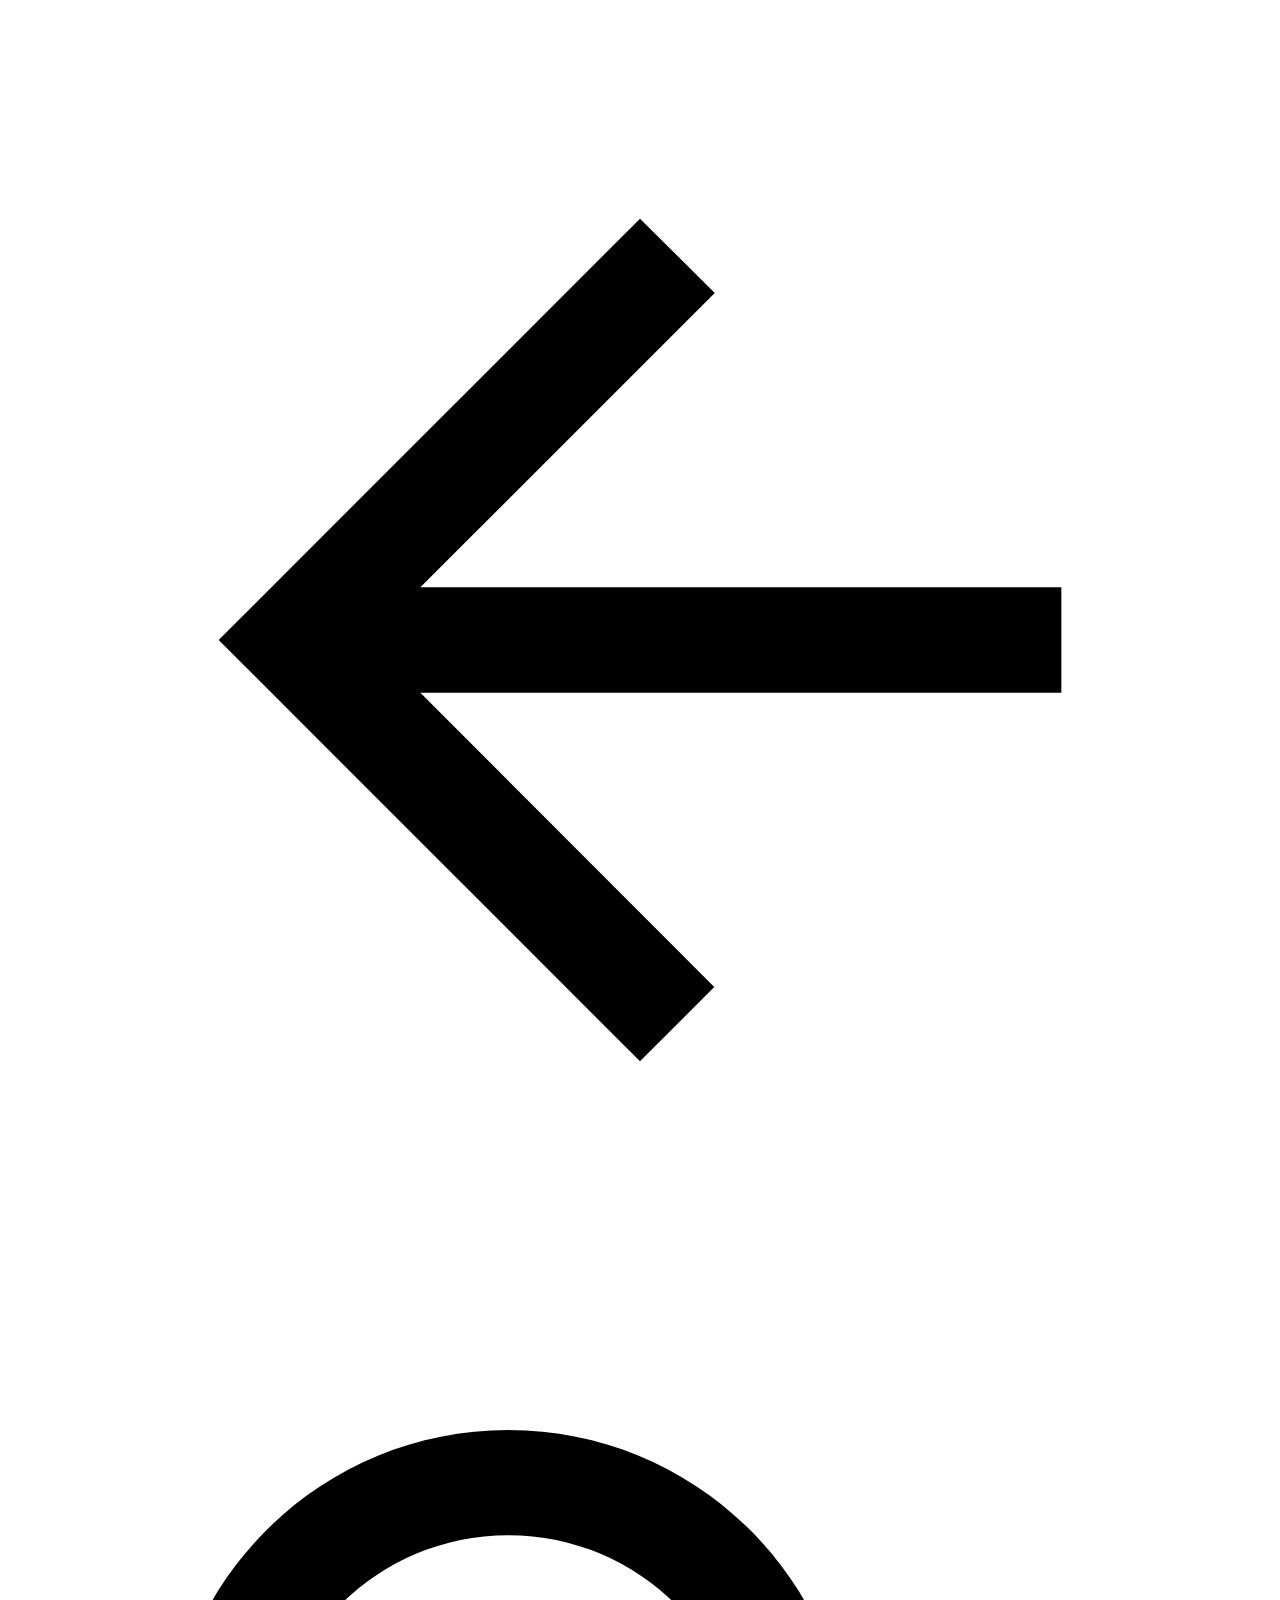
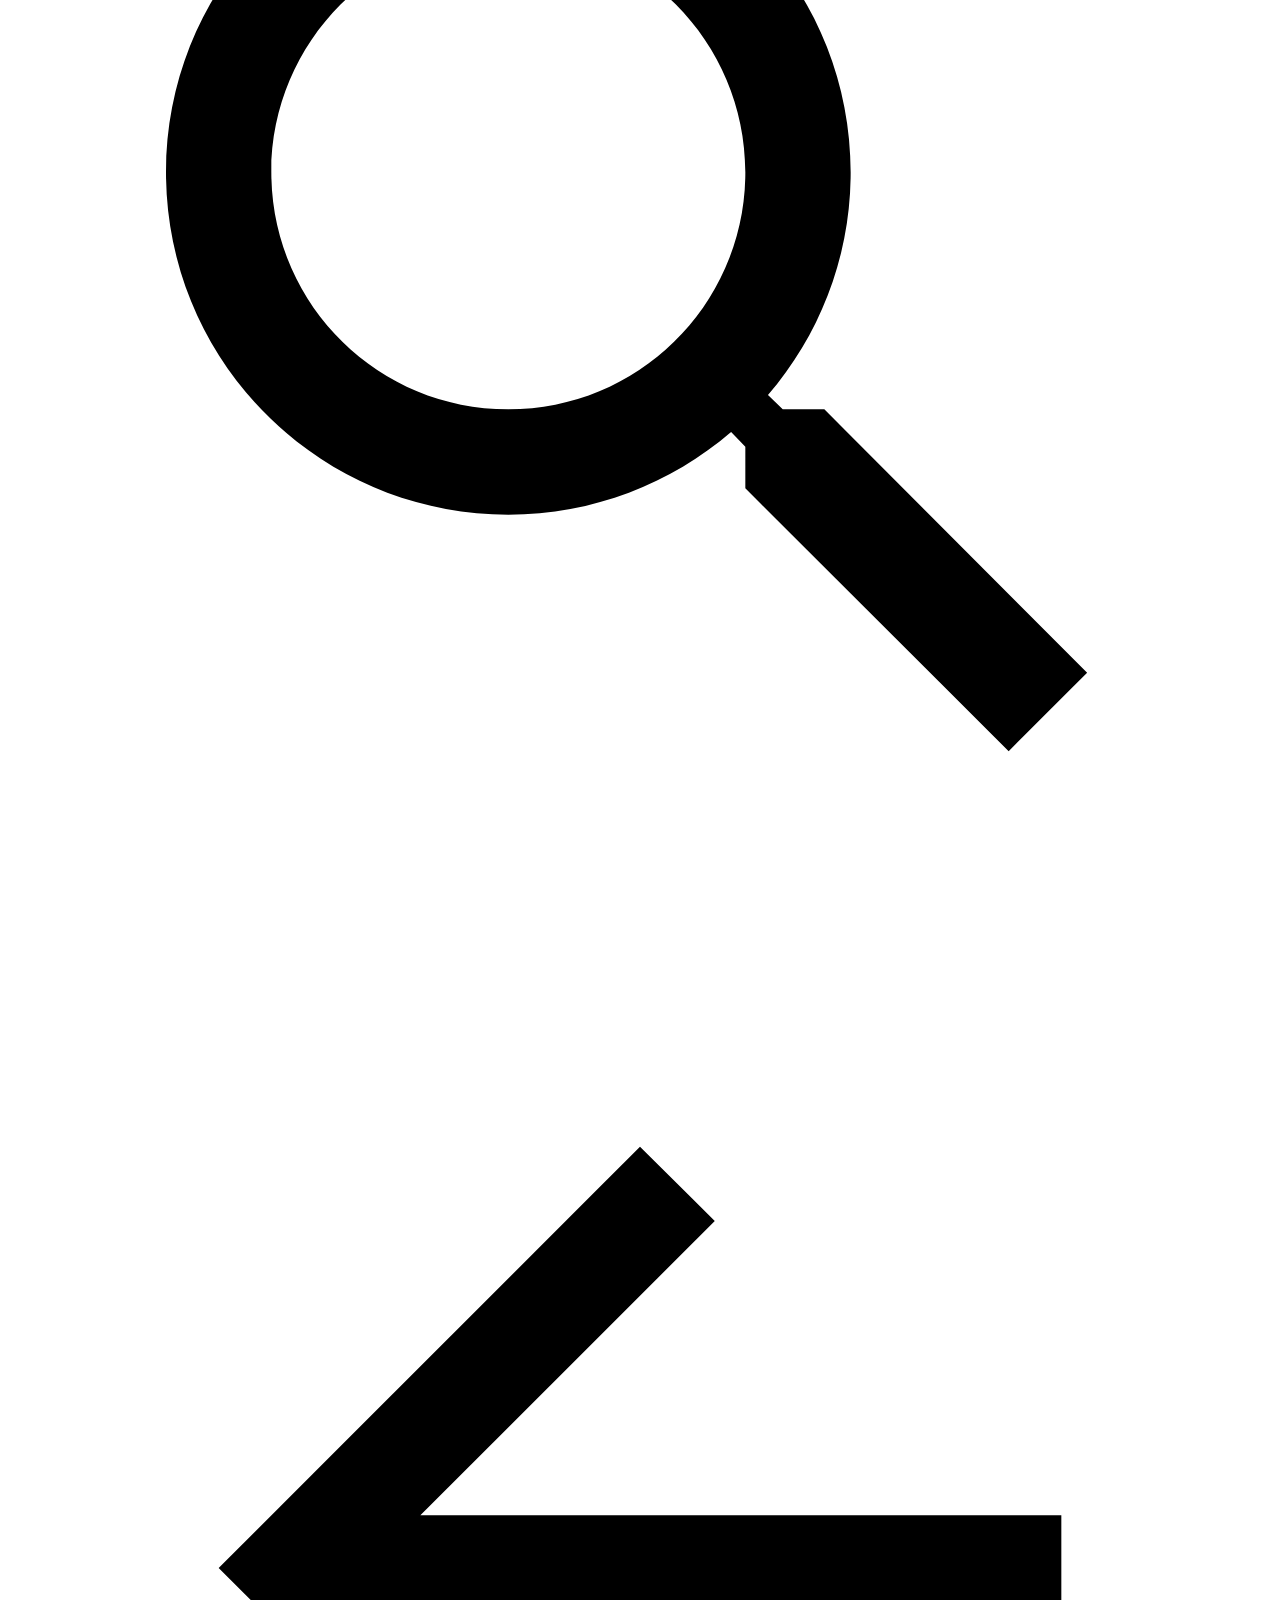
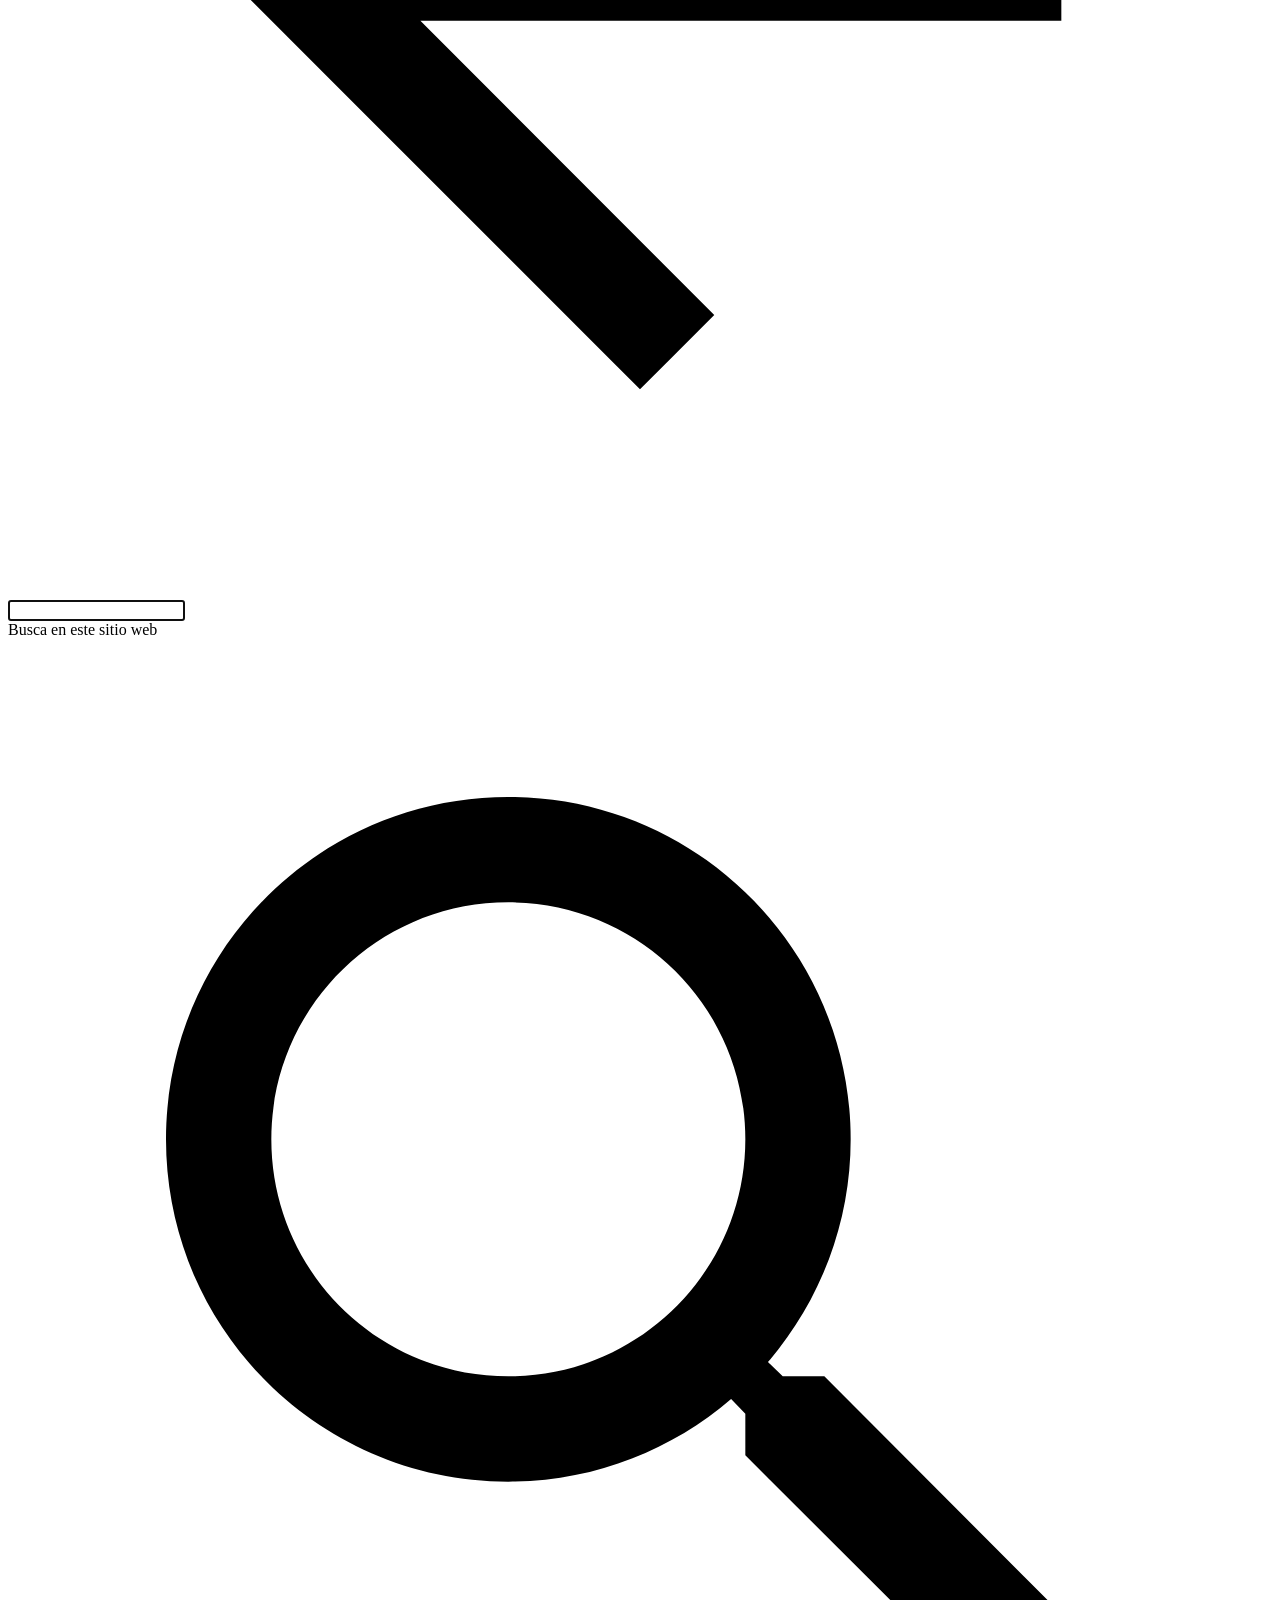
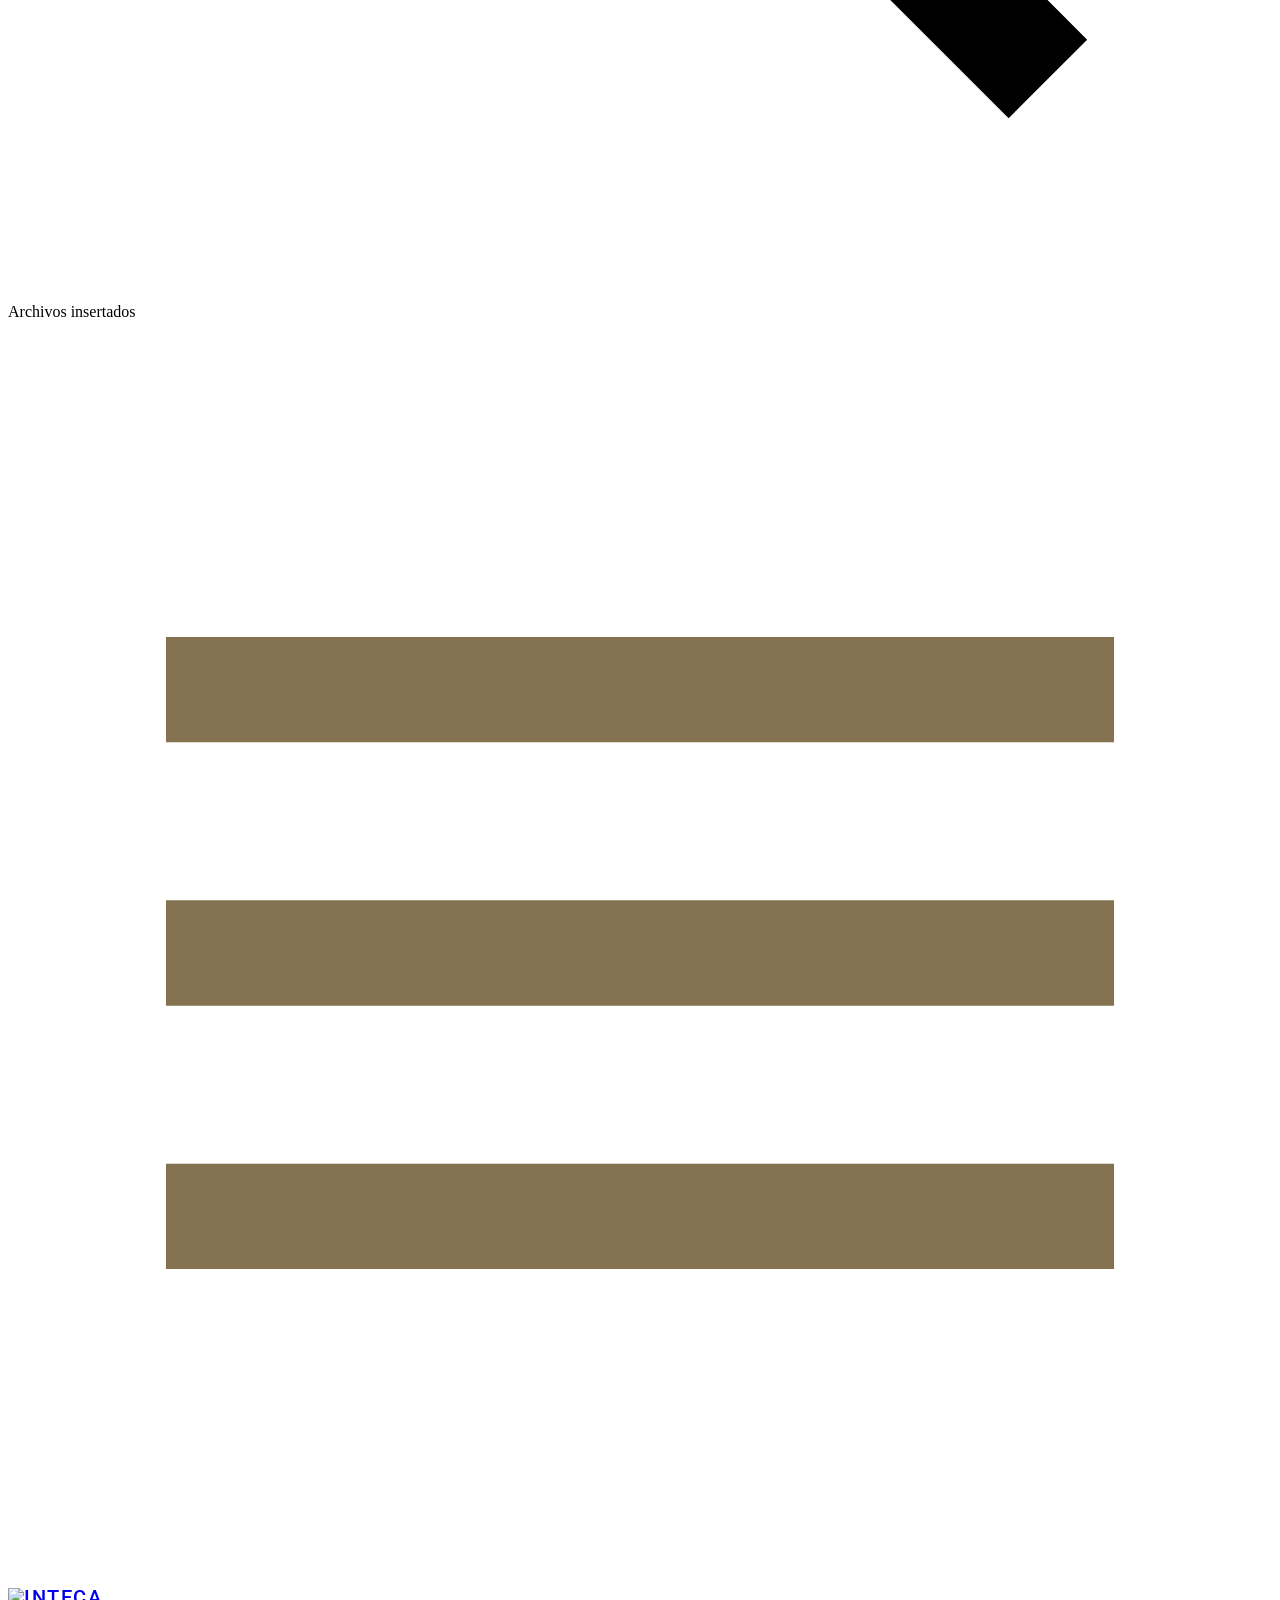
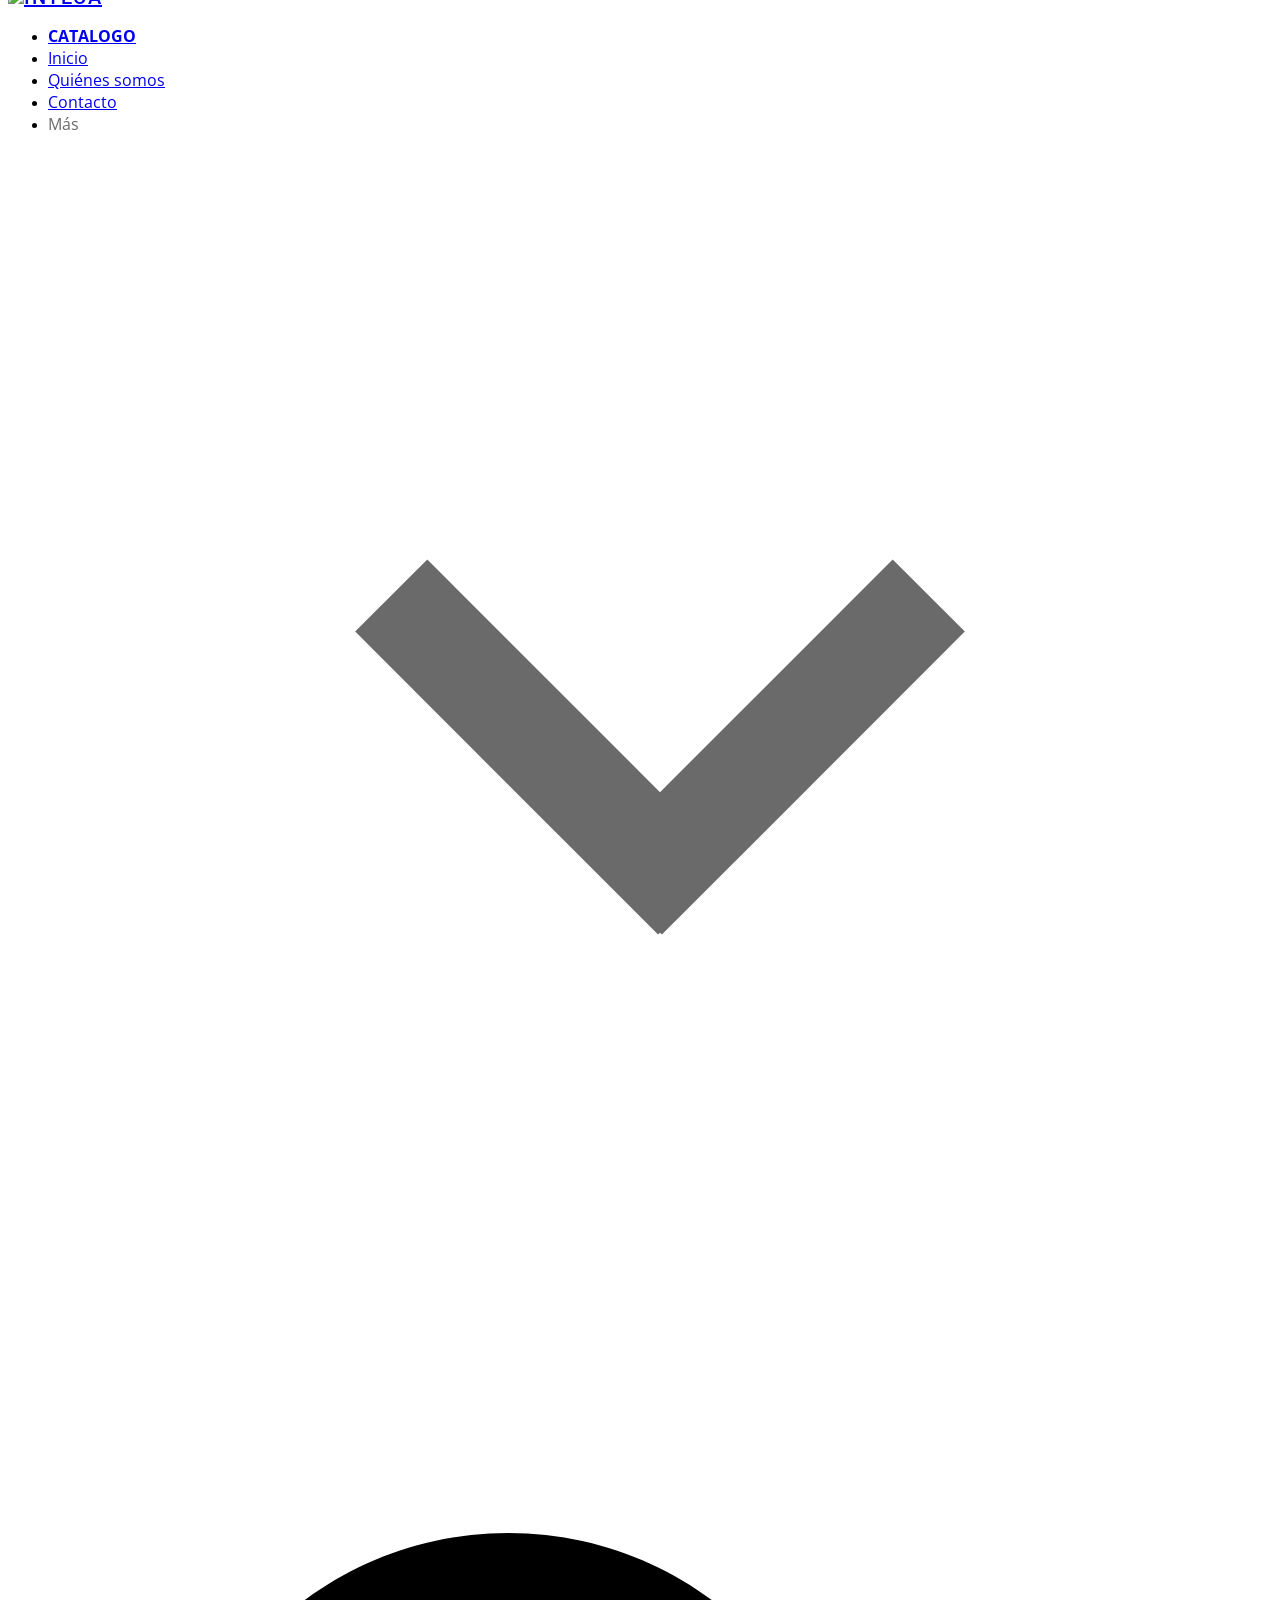
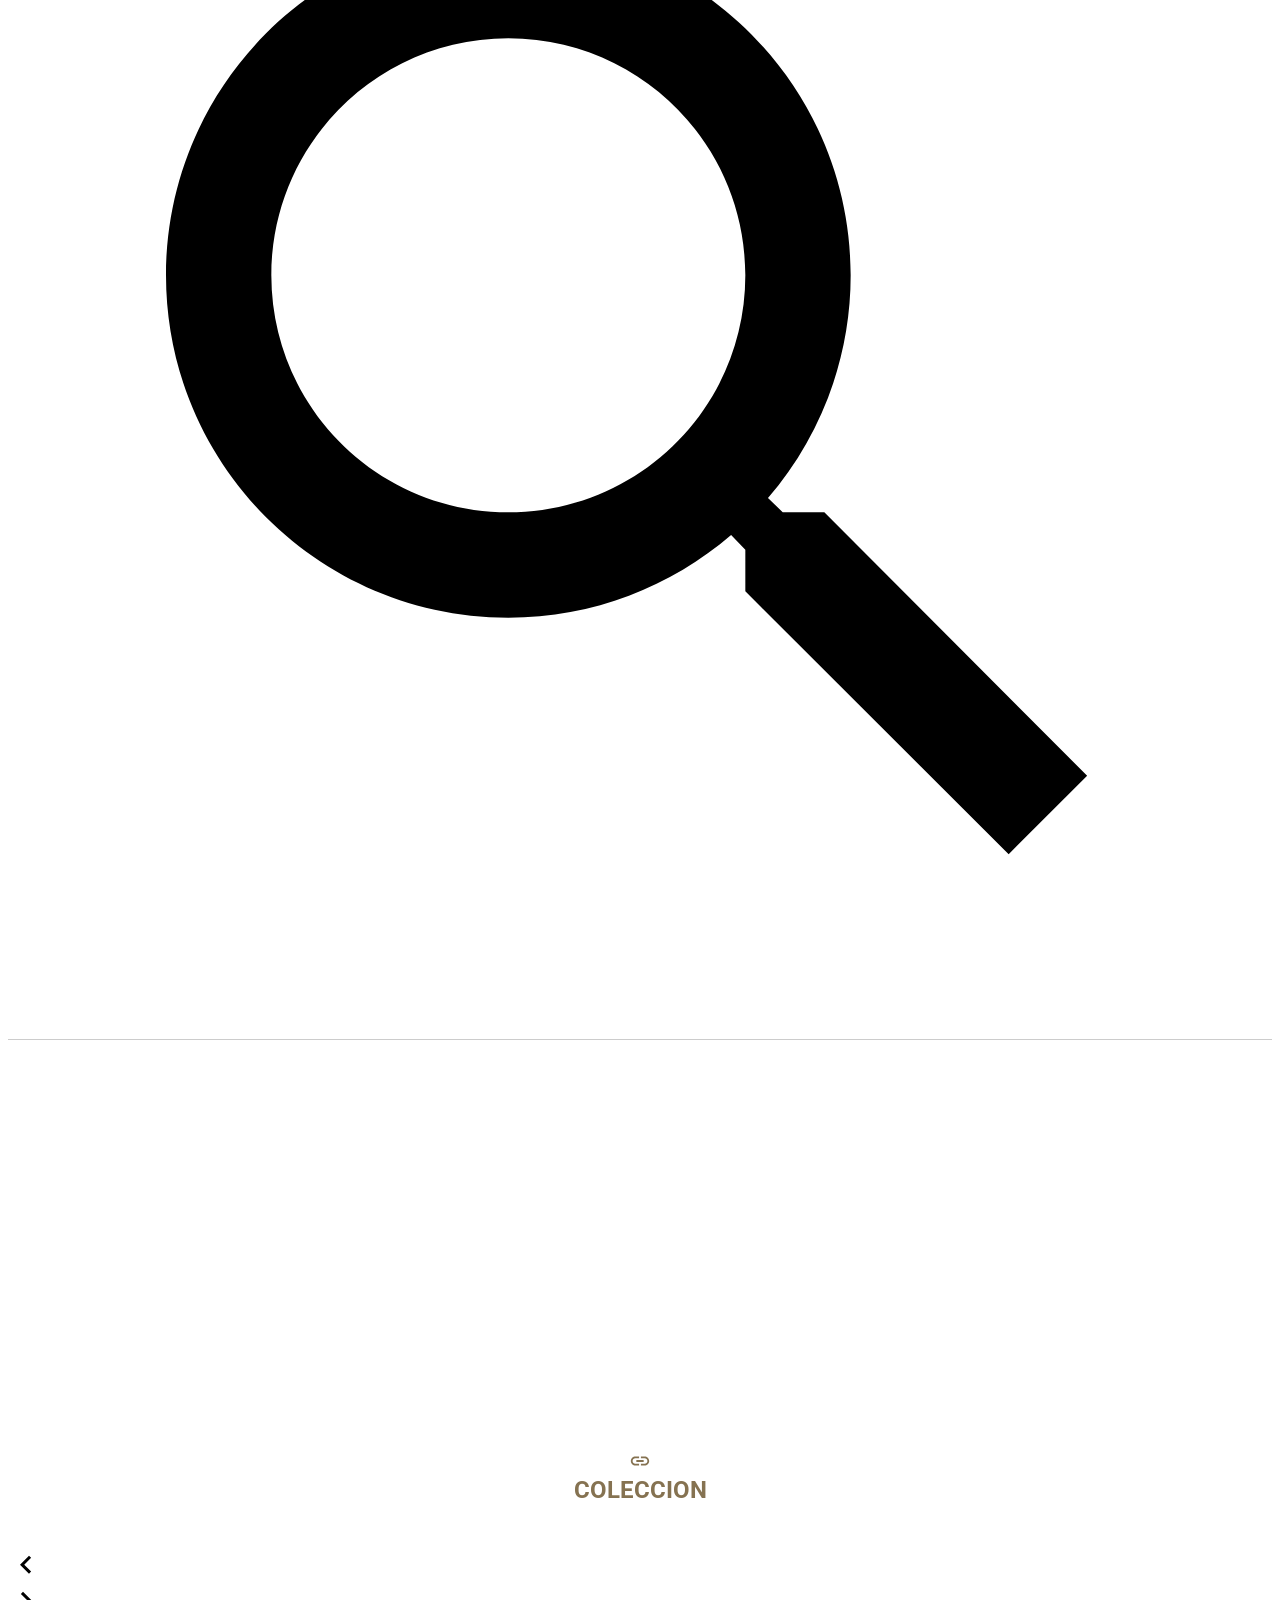
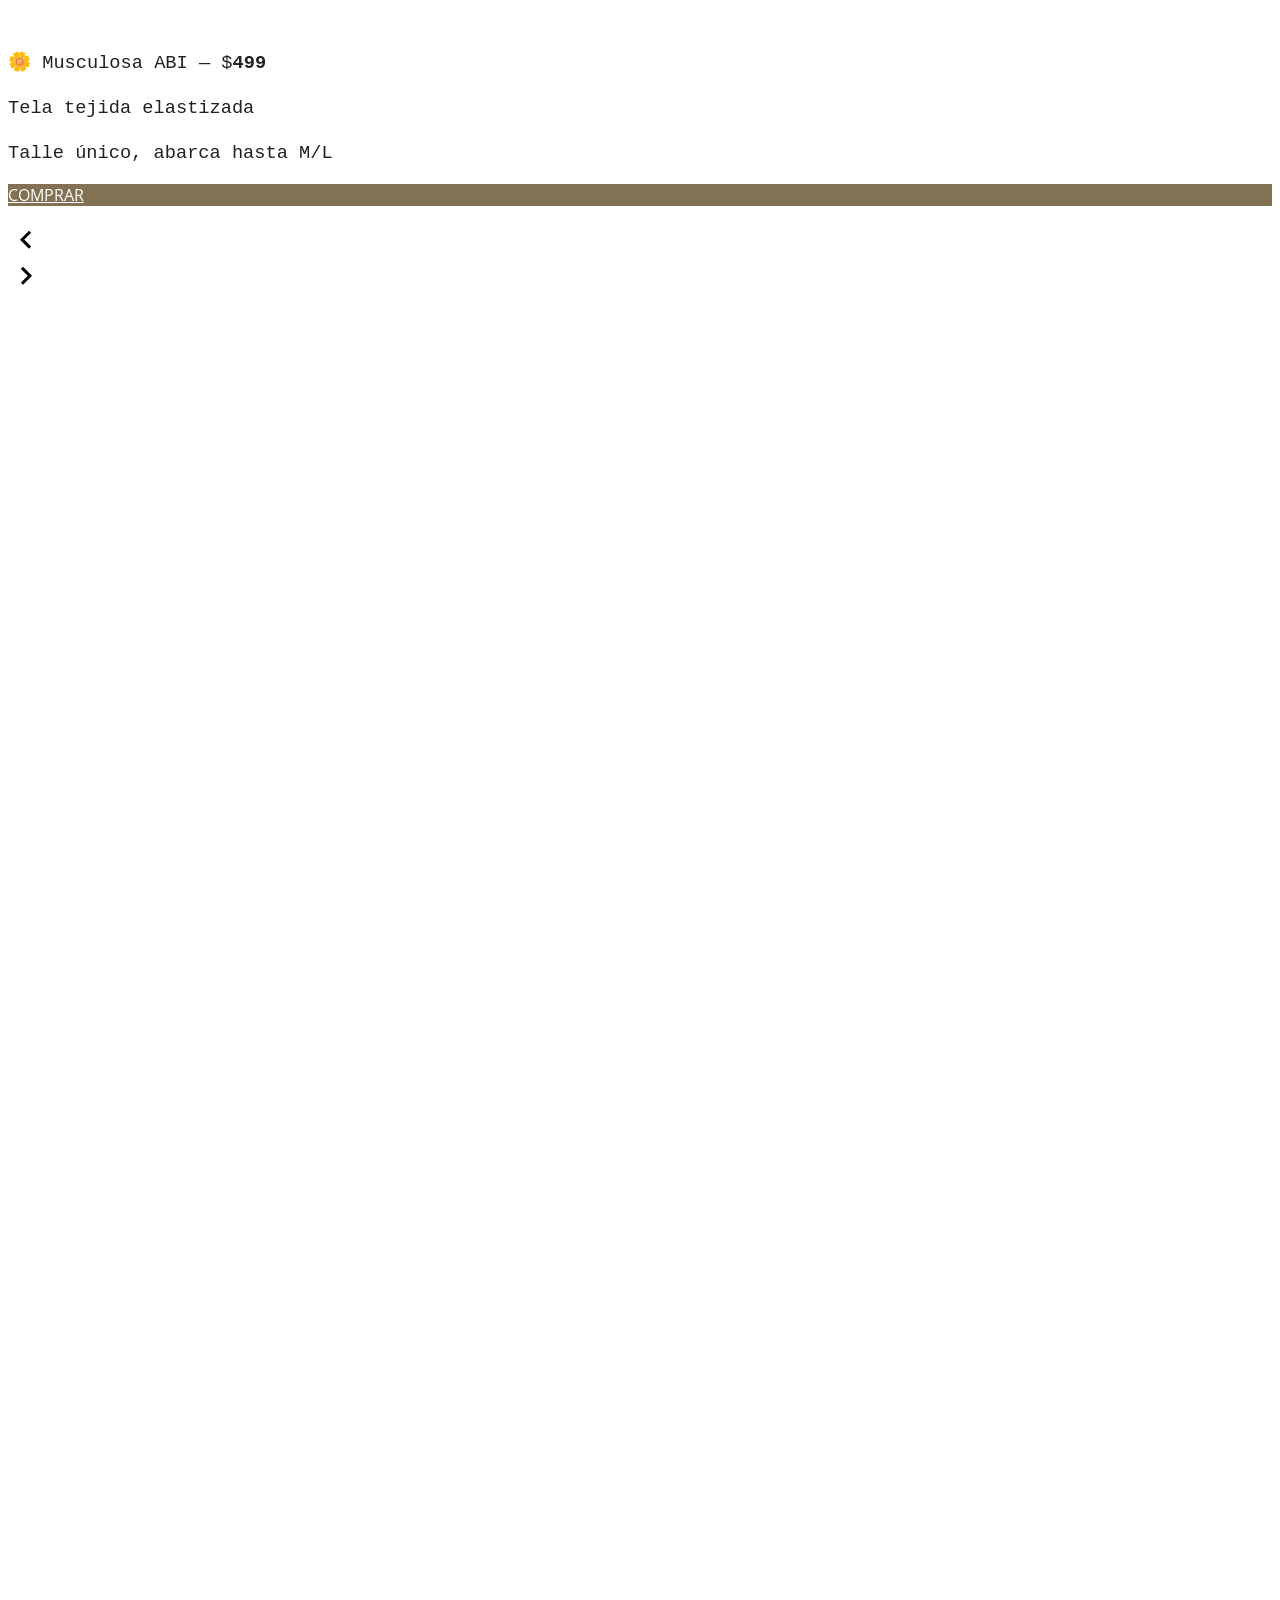
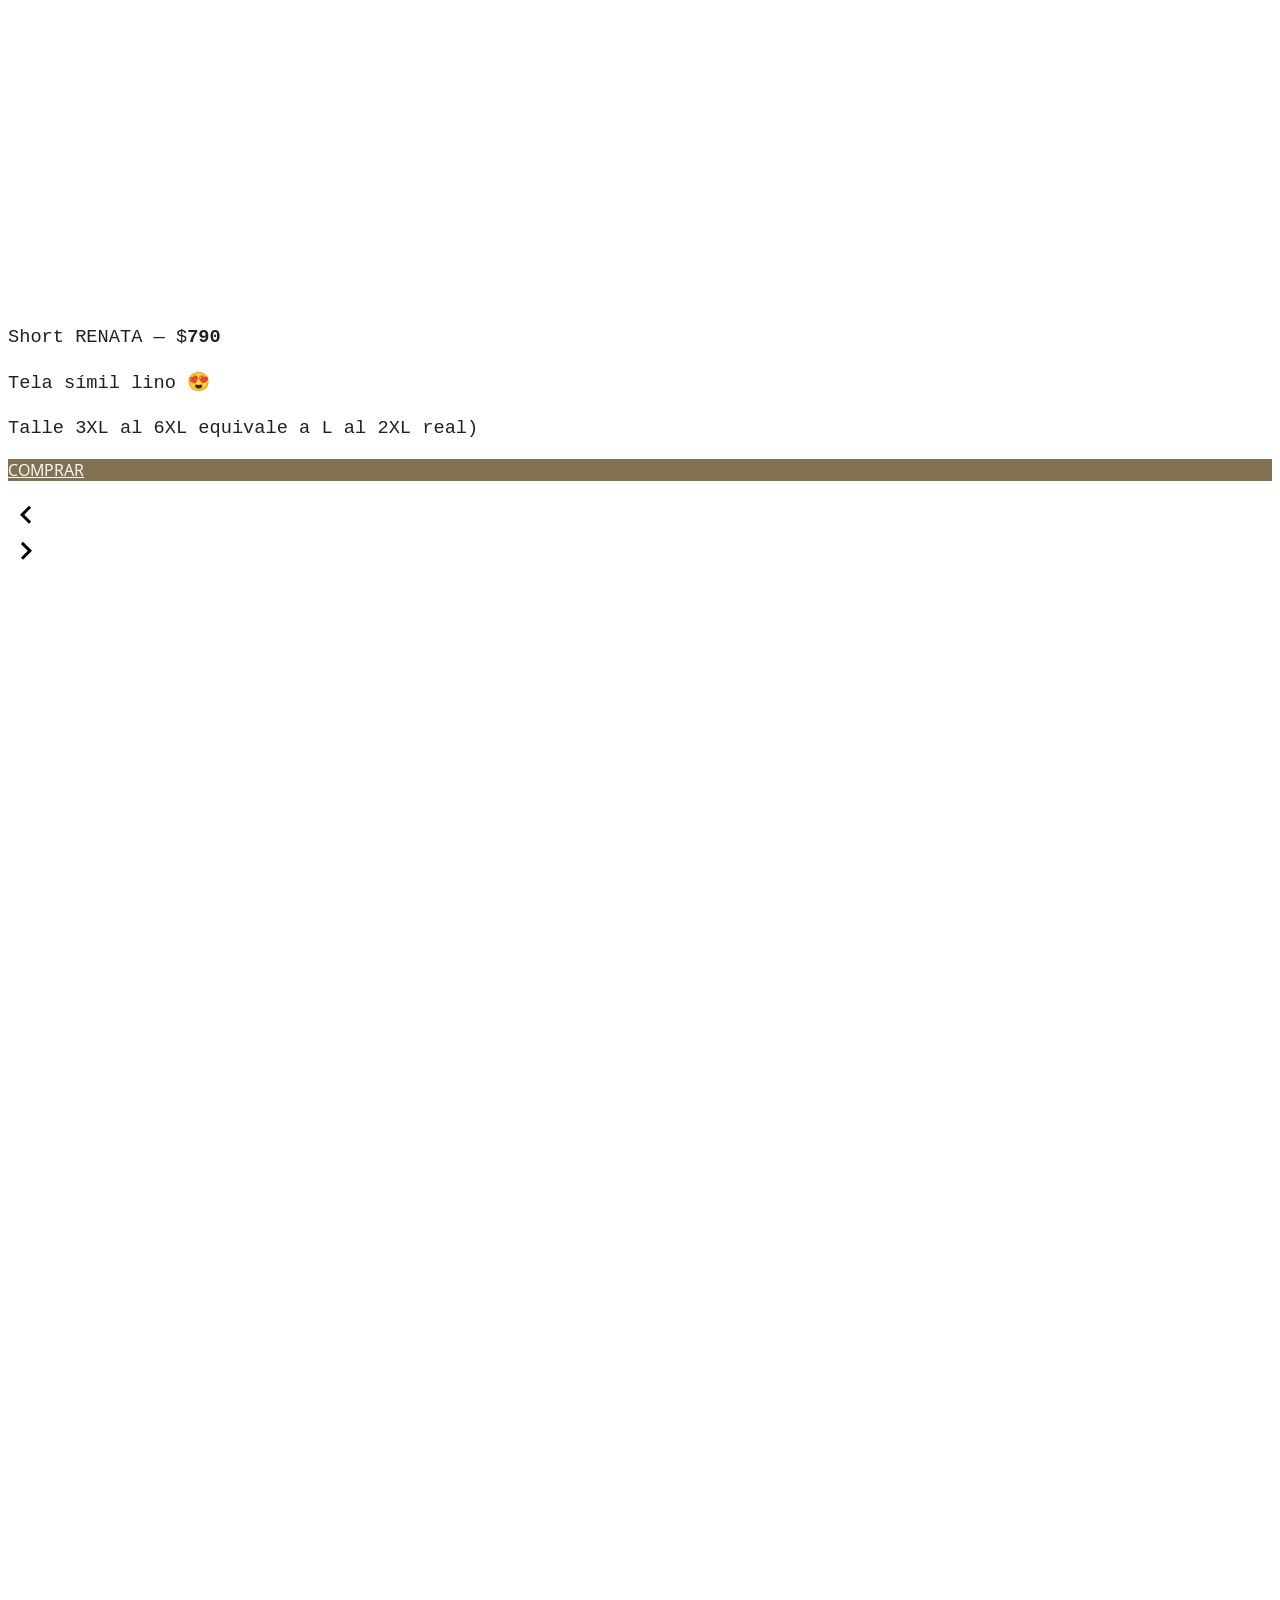
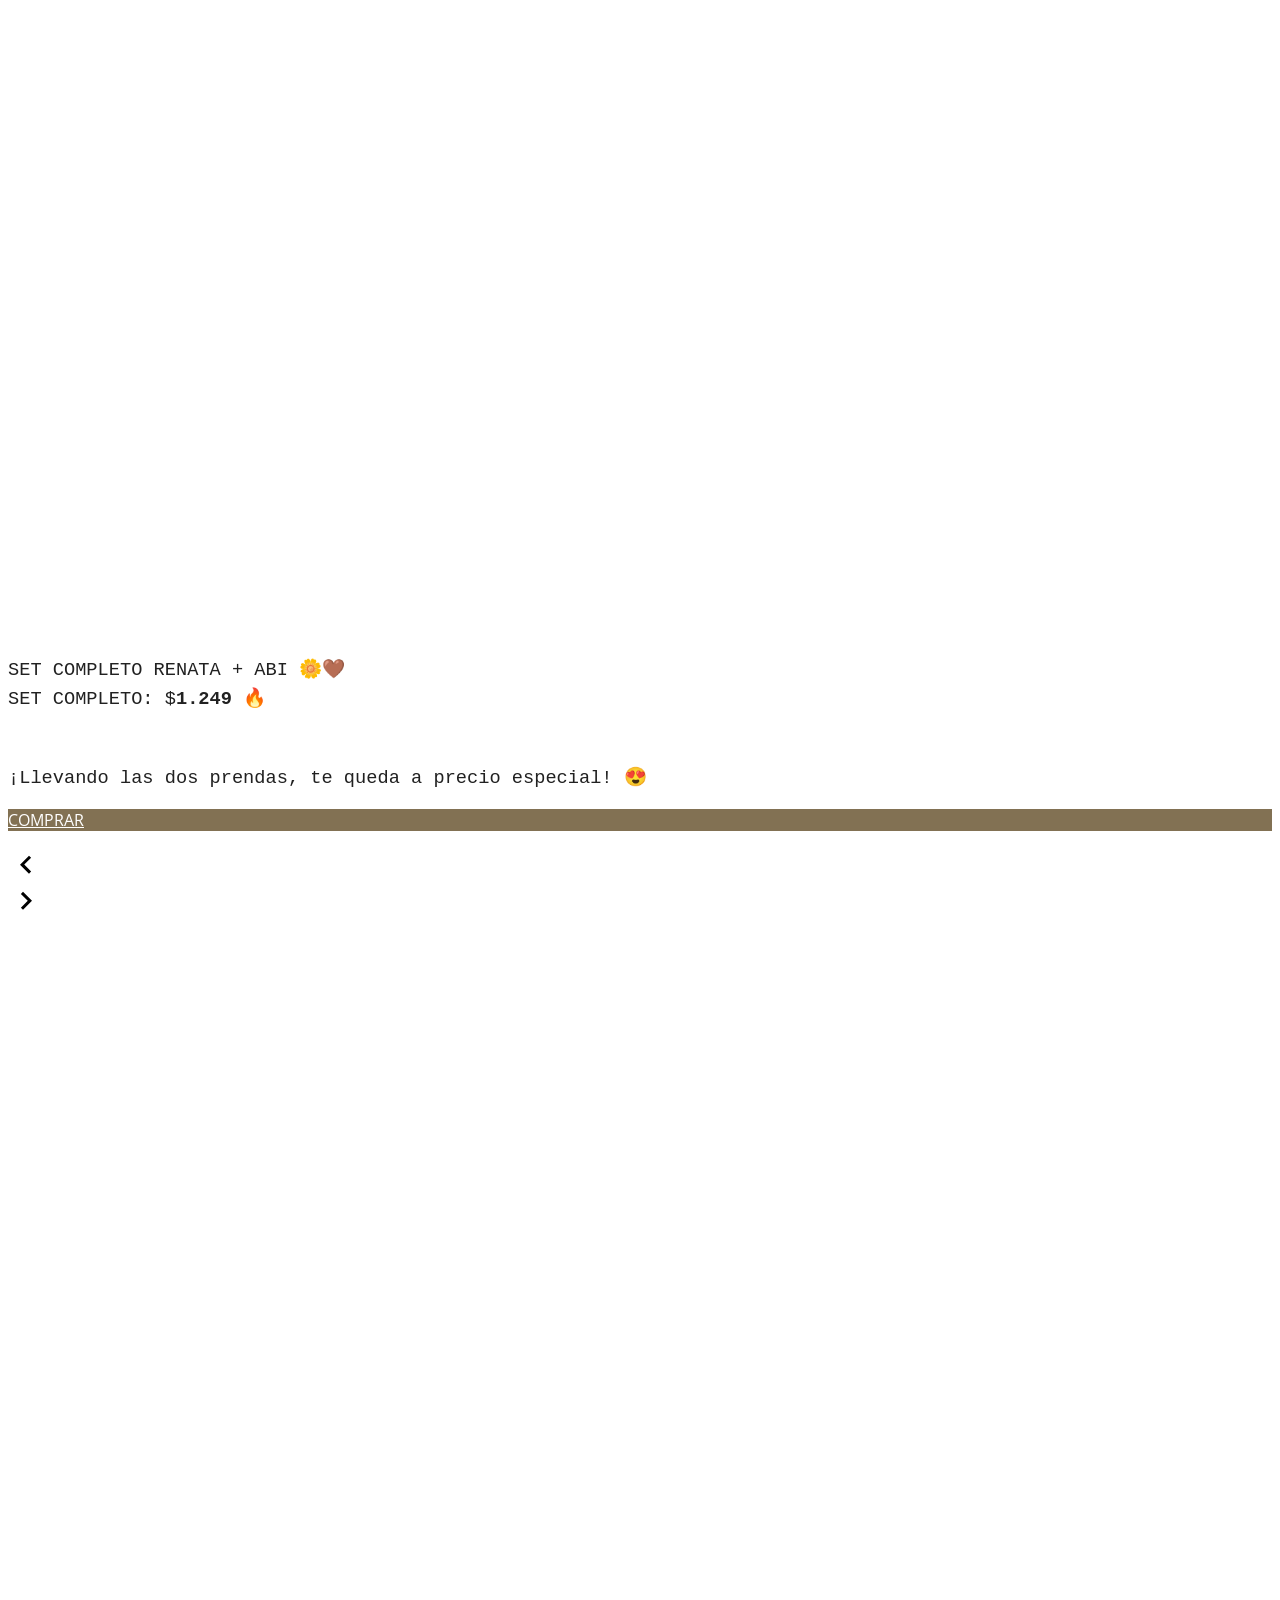
==== index.html @ 239f8966 "Add files via upload" ====
<html lang="es" itemscope="" itemtype="http://schema.org/WebPage"><head><script src="https://apis.google.com/_/scs/abc-static/_/js/k=gapi.lb.es.GjWA2CGyQbc.O/m=client/rt=j/sv=1/d=1/ed=1/rs=AHpOoo9gqzqyP3iPUNE51qSZsD_n2Q4nYQ/cb=gapi.loaded_0?le=scs" nonce="" async=""></script><script nonce="">window['ppConfig'] = {productName: '6b8ce7c01e3dacd3d2c7a8cd322ff979', deleteIsEnforced:  false , sealIsEnforced:  false , heartbeatRate:  0.5 , periodicReportingRateMillis:  60000.0 , disableAllReporting:  false };(function(){'use strict';function k(a){var b=0;return function(){return b<a.length?{done:!1,value:a[b++]}:{done:!0}}}function l(a){var b=typeof Symbol!="undefined"&&Symbol.iterator&&a[Symbol.iterator];if(b)return b.call(a);if(typeof a.length=="number")return{next:k(a)};throw Error(String(a)+" is not an iterable or ArrayLike");}var m=typeof Object.defineProperties=="function"?Object.defineProperty:function(a,b,c){if(a==Array.prototype||a==Object.prototype)return a;a[b]=c.value;return a};
function n(a){a=["object"==typeof globalThis&&globalThis,a,"object"==typeof window&&window,"object"==typeof self&&self,"object"==typeof global&&global];for(var b=0;b<a.length;++b){var c=a[b];if(c&&c.Math==Math)return c}throw Error("Cannot find global object");}var p=n(this);function q(a,b){if(b)a:{var c=p;a=a.split(".");for(var d=0;d<a.length-1;d++){var e=a[d];if(!(e in c))break a;c=c[e]}a=a[a.length-1];d=c[a];b=b(d);b!=d&&b!=null&&m(c,a,{configurable:!0,writable:!0,value:b})}}
q("Object.is",function(a){return a?a:function(b,c){return b===c?b!==0||1/b===1/c:b!==b&&c!==c}});q("Array.prototype.includes",function(a){return a?a:function(b,c){var d=this;d instanceof String&&(d=String(d));var e=d.length;c=c||0;for(c<0&&(c=Math.max(c+e,0));c<e;c++){var f=d[c];if(f===b||Object.is(f,b))return!0}return!1}});
q("String.prototype.includes",function(a){return a?a:function(b,c){if(this==null)throw new TypeError("The 'this' value for String.prototype.includes must not be null or undefined");if(b instanceof RegExp)throw new TypeError("First argument to String.prototype.includes must not be a regular expression");return this.indexOf(b,c||0)!==-1}});function r(a,b,c){a("https://csp.withgoogle.com/csp/proto/"+encodeURIComponent(b),JSON.stringify(c))}function t(){var a;if((a=window.ppConfig)==null?0:a.disableAllReporting)return function(){};var b,c,d,e;return(e=(b=window)==null?void 0:(c=b.navigator)==null?void 0:(d=c.sendBeacon)==null?void 0:d.bind(navigator))!=null?e:u}function u(a,b){var c=new XMLHttpRequest;c.open("POST",a);c.send(b)}
function v(){var a=(w=Object.prototype)==null?void 0:w.__lookupGetter__("__proto__"),b=x,c=y;return function(){var d=a.call(this),e,f,g,h;r(c,b,{type:"ACCESS_GET",origin:(f=window.location.origin)!=null?f:"unknown",report:{className:(g=d==null?void 0:(e=d.constructor)==null?void 0:e.name)!=null?g:"unknown",stackTrace:(h=Error().stack)!=null?h:"unknown"}});return d}}
function z(){var a=(A=Object.prototype)==null?void 0:A.__lookupSetter__("__proto__"),b=x,c=y;return function(d){d=a.call(this,d);var e,f,g,h;r(c,b,{type:"ACCESS_SET",origin:(f=window.location.origin)!=null?f:"unknown",report:{className:(g=d==null?void 0:(e=d.constructor)==null?void 0:e.name)!=null?g:"unknown",stackTrace:(h=Error().stack)!=null?h:"unknown"}});return d}}function B(a,b){C(a.productName,b);setInterval(function(){C(a.productName,b)},a.periodicReportingRateMillis)}
var D="constructor __defineGetter__ __defineSetter__ hasOwnProperty __lookupGetter__ __lookupSetter__ isPrototypeOf propertyIsEnumerable toString valueOf __proto__ toLocaleString x_ngfn_x".split(" "),E=D.concat,G=navigator.userAgent.match(/Firefox\/([0-9]+)\./),H=(!G||G.length<2?0:Number(G[1])<75)?["toSource"]:[],I;if(H instanceof Array)I=H;else{for(var J=l(H),K,L=[];!(K=J.next()).done;)L.push(K.value);I=L}var M=E.call(D,I),N=[];
function C(a,b){var c=[],d=l(Object.getOwnPropertyNames(Object.prototype)),e=d.next(),f;try{for(;!e.done;e=d.next()){var g=e.value;M.includes(g)||N.includes(g)||c.push(g)}}finally{e&&!e.done&&(f=d.return)&&f.call(d)}e=Object.prototype;d=[];for(f=0;f<c.length;f++)g=c[f],d[f]={name:g,descriptor:Object.getOwnPropertyDescriptor(Object.prototype,g),type:typeof e[g]};if(d.length!==0){c=l(d);e=c.next();var h;try{for(;!e.done;e=c.next())N.push(e.value.name)}finally{e&&!e.done&&(h=c.return)&&h.call(c)}var F;
r(b,a,{type:"SEAL",origin:(F=window.location.origin)!=null?F:"unknown",report:{blockers:d}})}};var O=Math.random(),P=t(),Q=window.ppConfig;Q&&(Q.disableAllReporting||Q.deleteIsEnforced&&Q.sealIsEnforced||O<Q.heartbeatRate&&r(P,Q.productName,{origin:window.location.origin,type:"HEARTBEAT"}));var y=t(),R=window.ppConfig;if(R)if(R.deleteIsEnforced)delete Object.prototype.__proto__;else if(!R.disableAllReporting){var x=R.productName;try{var w,A;Object.defineProperty(Object.prototype,"__proto__",{enumerable:!1,get:v(),set:z()})}catch(a){}}
(function(){var a=t(),b=window.ppConfig;b&&(b.sealIsEnforced?Object.seal(Object.prototype):b.disableAllReporting||(document.readyState!=="loading"?B(b,a):document.addEventListener("DOMContentLoaded",function(){B(b,a)})))})();}).call(this);
</script><meta charset="utf-8"><script nonce="">var DOCS_timing={}; DOCS_timing['sl']=new Date().getTime();</script><script nonce="">function _DumpException(e) {throw e;}</script><script data-id="_gd" nonce="">window.WIZ_global_data = {"K1cgmc":"%.@.[null,null,null,[1,1,[1790060786,671279000],4],null,25]]","gnD3ee":"%.@.null,null,null,\"https://drive.google.com/viewer/main\"]","nQyAE":{}};</script><script nonce="">_docs_flag_initialData={"docs-enpi2":true,"atari-emtpr":false,"atari-eibrm":false,"atari-eipim":false,"atari-etm":false,"atari-mfsnd":10,"docs-text-elawpc":true,"docs-text-usc":true,"docs-text-elsmk":false,"docs-text-elsms":false,"atari-bae":false,"docs-text-etsrdpn":false,"docs-text-etsrds":false,"docs-text-endes":false,"docs-text-escpv":true,"docs-text-ecfs":false,"docs-text-eetxp":false,"docs-text-ettctvs":false,"docs-text-escoubs":false,"docs-text-escivs":false,"docs-text-escitrbs":false,"docs-text-eosm":false,"docs-text-epsi":false,"docs-text-esic":false,"docs-text-elss":false,"docs-text-ebrfs":false,"docs-text-etocs":false,"docs-text-eeds":false,"docs-text-esbefr":false,"docs-etshc":false,"docs-efsmsdl":false,"docs-text-etof":false,"docs-text-eiosmc":false,"docs-text-ebrmkc":false,"docs-text-ehlb":false,"docs-text-dwit":false,"docs-text-elawp":false,"docs-eec":true,"docs-eecac":true,"docs-elsp":false,"docs-esff":false,"docs-ets":false,"docs-idu":false,"docs-sup":"","docs-dli":false,"docs-liap":"/naLogImpressions","ilcm":{"eui":"AHKXmL0pNPs5bwrYibKPpdHT2ZCkLQhbBXgDkwAY3frDKkzWYt6vAa4vqQFylq58aZ3LtQ98vvRE","je":1,"sstu":1790215602476412,"si":"CPyquuiQhpcDFQFJqwIdWFIZ-A","gsc":null,"ei":[5703839,5704621,5706832,5706836,5738513,5738529,5743108,5743124,5776501,5776517,14101306,14101502,14101510,14101534,49472063,49472071,49644015,49644023,49769337,49769345,49822921,49822929,49833462,49833470,49842855,49842863,49924706,49924714,50223641,50223649,50266222,50266230,50273528,50273536,50297076,50297084,50561343,50561351,50586962,50586970,70971256,70971264,71079938,71079946,71085241,71085249,71120968,71120976,71387889,71387897,71465947,71465955,71528597,71528605,71530083,71530091,71544834,71544842,71546425,71546433,71658040,71658048,71659813,71659821,71689860,71689868,71710040,71710048,71798420,71798436,71825383,71825391,71855010,71855018,71897827,71897835,71960540,71960548,94327671,94327679,94353368,94353376,94386871,94386879,94434257,94434265,94629757,94629765,94661802,94661810,94692298,94692306,94785229,94785237,94904089,94904097,94918952,94918960,94940194,95087186,95087194,95112873,95112881,95314802,95314810,99251983,99251991,99368792,99368800,99402331,99402339,99440853,99440861,99457807,99457815,101492731,101492739,101519280,101519288,101562406,101562414,101631191,101631199,101687117,101687125,101836971,101836979,101837416,101837424,101887674,101887682,101889043,101889051,101917185,101917193,101922739,101922747,101922880,101922888,101933491,101933499,102030642,102030650,102059541,102059549,102070930,102070938,102146687,102146695,102161447,102161455,102178402,102178410,102198282,102198290,102244489,102244497,102280628,102280636,102343380,102343388,102402679,102402687,102469860,102469868,102517339,102517344,102548521,102548529,102673375,102685384,102685389,102685929,102685934,102691157,102691162,102691290,102691295,102718396,102721209,102721214,102727402,102727407,102761474,102761479,102762315,102762323,102787563,102807790,102807798,102864203,102864211,102867835,102867843,102883758,102883766,102902848,102902856,102903660,102903668,102909750,102909755,102925819,102925827,102926523,102926531,102932587,102932595,102944189,102944194,102944268,102944273,102944503,102944508,102944582,102944587,102944680,102944685,102944785,102944790,102956685,102956693,102972669,102972677,102987007,102987015,102988272,102988277,102988402,102988407,102988695,102988700,102988929,102988934,103011418,103011426,103020635,103020643,103163044,103163052,103176010,103176018,103285966,103285974,103286444,103286452,103288306,103288314,103289103,103289108,103289273,103289278,103326407,103326415,103343830,103343838,104530130,104573899,104573907,104575332,104575337,104575491,104575496,104575691,104575696,104575894,104615595,104615603,104699504,104699512,104761751,104761759,104794443,104794451,104907811,104907819,104976617,104976625,104983169,104983177,105082097,105082105,105083748,105083756,105087788,105087796,105100847,105100855,105125317,105125325,105140245,105140253,105180894,105180902,105283687,105283695,105292835,105292843,105346285,105346293,105360418,105360426,105371923,105371931,105373824,105373832,105393811,105393819,105439171,105439179,115511323,115511328,115601129,115601137,115626258,115626266,115626439,115626447,115669258,115669266,115779821,115779829,115780458,115780466,115818444,115818449,115821407,115821415,115822445,115822453,115854768,115854776,115909741,115909749,116062700,116062708,116068898,116068906,116176809,116176817,116221334,116221342,116250605,116250613,116276461,116276469,116307752,116361234,116372477,116372485,116407665,116416034,116416042,116418147,116418155,116425644,116448407,116449517,116470832,116495787,116496396,116538516,116538524,116542685,116550348,116567571,116567576,116593749,116609471,116609479,116613094,116613710,116685399,116685789,116699509,116699517,116704082,116704120,116714309,116714312,116756943,116756951,116783822,116783827,116840681,116840686,116874913,116877099,116919494,116923675,116924992,116980487,116980495,116981709,116981717,116982512,116982520,116982974,116982982,116988124,116988132,117026763,117026878,117026880,117037068,117037076,117037622,117037626,117136347,117145772,117145780,117166647,117223999,117224007,117236066,117268957,117268965,117283949,117283954,117286791,117286799,117290330,117290338,117309374,117309382,117310090,117310098,117382832,117410074,117457958,117457966,117503217,117503225,117504383,117504391,117528468,117528471,117530143,117547661,117547669,117556935,117557278,117617889,117632590,117642488,117643160,117643168,117643628,117643636,117683635,117706015,117711597,117728353,117728361,117734391,117736031,117755703,117755716,117755820,117756394,117775368,117782123,117840094,117895900,117895908,117995685,117997204,117999163,118010933,118044535,118094558,118094563,118098249,118098257,118110574,118110582,118144992,118145000,118155412,118171121,118171214,118172011,118179262,118219914,118237135,118237143,118240393,118246247,118254619,118269183,118275356,118281144,118281152,118285275,118285283,118291766,118291774,118342369,118347706,118349324,118349325,118349356,118364657,118367791,118367937,118367945,118368676,118368684,118373667,118399837,118417364,118417372,118449075,118462069,118484679,118484687,118494715,118509496,118511786,118519229,118532140,118532142,118582641,118582649,118599461,118599469,118654314,118669236,118717391,118736898,118780368,118792272,118807052,118809999,118810531,118825246,118830481,118830620,118830622,118830624,118830626,118830628,118830630,118830632,118830634,118830636,118830640,118855606,118884772,118939380,118961008,118961016,118970617,119022332,119022340,119038638,119038646,119061297,119062150,119062158,119070701,119077135,119077143,119078243,119087274,119092108,119106920,119109774,119109782,119126674,119127375,119142923,119164991,119164993,119164995,119187340,119209341,119209377,119220909,119220911,119220913,119220915,119220917,119220919,119221438,119249911,119255437,119262908,119275421,119346325,119346333,119346731,119382576,119453372,119454159,119454164,119454377,119471146,119474894,119474902,119486429,119520106,119528382,119528390,119530260,119530268,119552616,119566028,119566036,119590765,119590807,119590935,119593000,119593008,119595147,119595155,119605190,119605198,119621402,119621408,119621936,119636046,119651586,119651594,119666087,119666095,119681645,119681653,119684496,119702549,119702557,119707161,119745075,119768442,119770545,119770553,119771791,119771799,119773246,119773713,119776352,119794119,119804531,119807183,119885476,119914240,119941748,119941750,119944463,119989280,120024054,120049151,120049159,120050660,120050668,120107754,120120566,120140755,120175627,120175635,120176285,120176293,120184009,120195953,120232064,120285471,120292177,120300727,120343165,120350596,120350601,120388576,120395666,120415697,120437412,120446673,120459269,120465877,120465885,120493132,120493140,120533176,120540098,120619846,120619851,120640043,120666798,120672603,120674439,120674441,120674443,120674444,120674447,120674449,120678227,120705172,120713457,120716393,120730671,120730676,120735852,120735857,120772218,120773177,120773182,120864326,120864331,120898976,120902000,120902003,120902004,120902007,120902009,120902011,120920384,120920528,120920557,120920559,120920561,120920674,120933033,120953430,120954533,121032480,121143013,121242967],"crc":0,"cvi":[]},"docs-ccdil":false,"docs-eil":true,"info_params":{},"buildLabel":"editors.sites-viewer-frontend_20260916.02_p0","docs-show_debug_info":false,"atari-jefp":"/_/view/jserror","docs-jern":"view","atari-rhpp":"/_/view","docs-ecuach":false,"docs-cclt":2033,"docs-ecci":true,"docs-esi":false,"docs-efypr":true,"docs-eyprp":true,"docs-li":"104240","docs-trgthnt":"","docs-etmhn":false,"docs-thnt":"","docs-hdet":["nMX17M8pQ0kLUkpsP190WPbQDRJQ","17hED8kG50kLUkpsP190TThQn3DA","BDNZR4PXx0kLUkpsP190SJtNPkYt","Etj5wJCQk0kLUkpsP190NwiL8UMa","xCLbbDUPA0kLUkpsP190XkGJiPUm","2NUkoZehW0kLUkpsP190UUNLiXW9","yuvYtd5590kLUkpsP190Qya5K4UR","ZH4rzt2uk0kLUkpsP190UDkF5Bkq","uQUQhn57A0kLUkpsP190WHoihP41","93w8zoRF70kLUkpsP190TxXbtSeV","fAPatjr1X0kLUkpsP190SaRjNRjw","T4vgqqjK70kLUkpsP190ScPehgAW","JyFR2tYWZ0kLUkpsP190Rn3HzkxT","ufXj7vmeJ0kLUkpsP190QURhvJn2","KFks7UeZ30kLUkpsP190UUMR6cvh","LcTa6EjeC0kLUkpsP190RKgvW5qi","s3UFcjGjt0kLUkpsP190Z45ftWRr","o99ewBQXy0kLUkpsP190Nq2qr6tf","PHVyy5uSS0kLUkpsP190SUsYo8gQ","yZn21akid0iSFTCbiEB0WPiGEST3","h2TtqzmQF0kLUkpsP190YPJiQt7p","MZi9vb5UC0kLUkpsP190ReUhvVjy","dSR6SPjB80kLUkpsP190Y3xHa9qA","Bz6B7VmLu0kLUkpsP190W3FeobP7","AiLoubzsd0kLUkpsP190XtYNPgYT","2J3DVQoVh0kLUkpsP190R5wShSrC","MLmbZasLS0kLUkpsP190YHf6Zjsf","LjsdWFqUn0kLUkpsP190TwXBLtsw","S1T4ezMsZ0kLUkpsP190U6GfQUxi","LwAAPYPwi0kLUkpsP190TR4aaiFR","zZpS7TtwA0kLUkpsP190SJfhmHn8","LqadmuFLc0kLUkpsP190VqMgRe9G","PyRpJWvnF0kLUkpsP190X6czxBQU","oiu5UhKXt0kLUkpsP190XWFatA4U","m3m67mpQU0kLUkpsP190RpzeM6tt","WKyXQmUiJ0kLUkpsP190WtAghmdt","Nf2nd9NhF0kLUkpsP190REtRKaUF","fjqF9C7Mg0kLUkpsP190WGtWAuX2","cb1fdvu6p0kLUkpsP190U5AywQpZ","43PL8e9wN0kLUkpsP190PfUhabvT","N5u4VeWhx0iSFTCbiEB0VUTNdX6g","XM16tjwrD0iSFTCbiEB0NfzvTeuU","ybYTJk1eD0iSFTCbiEB0QV4rkzSF","TgXar1TSG0iSFTCbiEB0SsXMaKuP","JYfGDkExa0iSFTCbiEB0TTQnEDtH","2i9JBUZ3w0iSFTCbiEB0RytbUoNq","pgvTVXNKa0iSFTCbiEB0ShqmBTMR","NsVnd81bW0iSFTCbiEB0RhcXEK9M","rTQirATnb0iSFTCbiEB0W5cPcA7D","wNyww2Syr0iSFTCbiEB0Pzsbemba","DVdpfbqGj0iSFTCbiEB0RP4dMdFg","WKN3dsuG20iSFTCbiEB0NtEYhMK7","S5iPRteXX0iSFTCbiEB0YkMazE6h","6hmou1AcB0iSFTCbiEB0R9rZWXdz","wvo4NcLUj0iSFTCbiEB0Tt7mcVxE","rMLvYG5Cd0iSFTCbiEB0VMB6o5sk","EnxXFzAMR0iSFTCbiEB0NxWnFJEU","4SFrbzo420iSFTCbiEB0W7wu3rzt","Nr7mDWodK0iSFTCbiEB0Ruynrudk","pSnfxxWWp0iSFTCbiEB0RaiP6PBc","AtYGKBuKp0iSFTCbiEB0Ntmn3yCs","rTcCMw3BM0mHq3jmV6o0RHeAExRK","HUYzfGVRa0mHq3jmV6o0Uxe2caXK","1XYMmM1Cu0mHq3jmV6o0Z3pEi8xm","xHhMJiXiV0mHq3jmV6o0WB8WinyM","xwSFpxEiU0mHq3jmV6o0PcnvcKmd","4MBkBg26q0mHq3jmV6o0QeKPRMpY","y5g8iW2T80mHq3jmV6o0Nr8SAj4C","W9YRKy3Lb0iSFTCbiEB0Xfs1EfPr","Ed3nhrN8D0iSFTCbiEB0RN4bJ53y","zxDKY7PC10iSFTCbiEB0UDYPJwDZ","bhEyDmbwi0mHq3jmV6o0TngCF1v2","6rKYZ6uHA0mHq3jmV6o0TeDZjgB8","71Deousgx0mHq3jmV6o0WXBQiyzi","sVEZbUAa70mHq3jmV6o0TNq1M7FF","8ZPFZT5nG0mHq3jmV6o0PJ5yoVh4","LDuvzP2Bd0mHq3jmV6o0TwNPVpW8","P55v8p4Lk0mHq3jmV6o0VjggjHMV","QqnZoz9ko0mHq3jmV6o0QskzBcHn","Nq8mdjdGg0mHq3jmV6o0WShxQA39","iQNA6mEJy0mHq3jmV6o0Q2iGT9fW","sNcbk2hJ80mHq3jmV6o0VbqaovQb","6nr31z9Wv0mERqSGkGf0VhuvAXWC","RLHeYNm410mERqSGkGf0Y817EUFK","vmx68XtfJ0mERqSGkGf0RCUBfsQr","687J7yD1q0mERqSGkGf0RVmMYHo1","qwhWQy8Zi0mERqSGkGf0W2tdypUF","wF8Sk241e0mERqSGkGf0YNtN6gpV","ijUhdx2QN0mERqSGkGf0TSD26iBJ","3iBLaMnuG0mERqSGkGf0VdY8XuLS","cFR77YEGo0iSFTCbiEB0PcMDWjX2","evUYuNCS80mERqSGkGf0Psi8j3Dw","soWncRV7C0mERqSGkGf0PZheXrWA","TvjoiCaar0mERqSGkGf0S9qS5adj","txL54xWLC0mERqSGkGf0XoEGTvCu","MP3EsW1un0mERqSGkGf0QDkfTxat","N1q4Y3fqz0mERqSGkGf0W1oPWWoc","pnKWhXiJi0mERqSGkGf0RDJejrBm","uLoGBsxEp0mERqSGkGf0Umz4HBC5","zu73Bdvrn0mERqSGkGf0P7FS5ZnG","KwaNot15n0mERqSGkGf0UnBhGVoK","eCHWxyhvo0mERqSGkGf0RJfZmQ1f","hYhSXg7xc0mERqSGkGf0TzjfDj1R","ffZmMGtYT0suK1NZr2K0QUxSzEMN","NagbcZWyB0suK1NZr2K0SJmfmJ3n","KMcLKvubv0suK1NZr2K0PLMUJ7zr","a13ejFS5i0suK1NZr2K0WzewY5tP","pZ1hXv7ve0suK1NZr2K0U5qoNhyU","pwLDucJZU0ezFcgqx310NgtmYpbV","TCKDVQ6J0Bn3gbW4AcZC0PQKypCa","Z7vabQzZ0Bn3gbW4AcZC0TfvmSab","UUNcLtsso0mERqSGkGf0Uwg2tMZa","fznmScpy0Bn3gbW4AcZC0Vie7eK1","wYCZkqoz10fBWirfAym0S1sADKbJ"],"docs-hunds":false,"docs-hae":"PROD","docs-ehn":false,"docs-epq":true,"docs-upap":"/_/view/prefs","docs-eupub":true}; _docs_flag_cek= null ; if (window['DOCS_timing']) {DOCS_timing['ifdld']=new Date().getTime();}</script><meta name="viewport" content="width=device-width, initial-scale=1"><meta http-equiv="X-UA-Compatible" content="IE=edge"><meta name="referrer" content="strict-origin-when-cross-origin"><link rel="icon" href="https://www.gstatic.com/images/branding/productlogos/sites_2026/v3/ico/sites_2026_16dp.ico"><meta property="og:title" content="INTECA"><meta property="og:type" content="website"><meta property="og:url" content="https://www.intecauy.shop/"><meta property="og:description" content="COLECCION

"><meta itemprop="name" content="INTECA"><meta itemprop="description" content="COLECCION

"><meta itemprop="url" content="https://www.intecauy.shop/"><meta itemprop="thumbnailUrl" content="https://lh7-us.googleusercontent.com/sitesv-images-rt/AMxu72uZxyGYIvFyGaf4S6TBBEsgJtCjuvi_1kwkd8wJhJNsM53dTgpdvW9A8V43KLmRM4ATfD_wVWYPU_4xhtuxcBuOAIrHG10o_8cU9Bye6n_s2i8U04s2KKhFb0pETzlnKyR_6f2LEUtlNkZufyDQDZEf7Ueg_7hOpa1kU1aHf9kP_w-QnCkYx752XFmkALc=w16383"><meta itemprop="image" content="https://lh7-us.googleusercontent.com/sitesv-images-rt/AMxu72uZxyGYIvFyGaf4S6TBBEsgJtCjuvi_1kwkd8wJhJNsM53dTgpdvW9A8V43KLmRM4ATfD_wVWYPU_4xhtuxcBuOAIrHG10o_8cU9Bye6n_s2i8U04s2KKhFb0pETzlnKyR_6f2LEUtlNkZufyDQDZEf7Ueg_7hOpa1kU1aHf9kP_w-QnCkYx752XFmkALc=w16383"><meta itemprop="imageUrl" content="https://lh7-us.googleusercontent.com/sitesv-images-rt/AMxu72uZxyGYIvFyGaf4S6TBBEsgJtCjuvi_1kwkd8wJhJNsM53dTgpdvW9A8V43KLmRM4ATfD_wVWYPU_4xhtuxcBuOAIrHG10o_8cU9Bye6n_s2i8U04s2KKhFb0pETzlnKyR_6f2LEUtlNkZufyDQDZEf7Ueg_7hOpa1kU1aHf9kP_w-QnCkYx752XFmkALc=w16383"><meta property="og:image" content="https://lh7-us.googleusercontent.com/sitesv-images-rt/AMxu72uZxyGYIvFyGaf4S6TBBEsgJtCjuvi_1kwkd8wJhJNsM53dTgpdvW9A8V43KLmRM4ATfD_wVWYPU_4xhtuxcBuOAIrHG10o_8cU9Bye6n_s2i8U04s2KKhFb0pETzlnKyR_6f2LEUtlNkZufyDQDZEf7Ueg_7hOpa1kU1aHf9kP_w-QnCkYx752XFmkALc=w16383"><link href="https://fonts.googleapis.com/css?family=Roboto%3A300%2C400%2C500%2C700%7COpen%20Sans%3A400%2C400italic%2C700%2C700italic&amp;display=swap" rel="stylesheet" nonce=""><link href="https://fonts.googleapis.com/css?family=Google+Sans:400,500|Roboto:300,400,500,700|Source+Code+Pro:400,700&amp;display=swap" rel="stylesheet" nonce=""><link rel="stylesheet" href="https://www.gstatic.com/_/atari/_/ss/k=atari.vw.g67w9eNEjeY.L.W.O/am=IAACDAAE/d=1/rs=AGEqA5n0foOtdzfwtCTvbskyMV3-veJaTw" data-id="_cl" nonce=""><script nonce=""></script><title>INTECA</title><style jsname="ptDGoc" nonce="">.M63kCb{background-color: rgba(255,255,255,1);}.OUGEr{color: rgba(33,33,33,1);}.duRjpb .OUGEr{color: rgba(133,114,81,1);}.JYVBee .OUGEr{color: rgba(133,114,81,1);}.OmQG5e .OUGEr{color: rgba(133,114,81,1);}.iwQgFb{background-color: rgba(0,0,0,0.150000006);}.ySLm4c{font-family: 'Open Sans', sans-serif;}.CbiMKe{background-color: rgba(130,113,83,1);}.qeLZfd .zfr3Q{color: rgba(33,33,33,1);}.qeLZfd .qnVSj{color: rgba(33,33,33,1);}.qeLZfd .Glwbz{color: rgba(33,33,33,1);}.qeLZfd .duRjpb{color: rgba(116,102,77,1);}.qeLZfd .qLrapd{color: rgba(116,102,77,1);}.qeLZfd .JYVBee{color: rgba(116,102,77,1);}.qeLZfd .aHM7ed{color: rgba(116,102,77,1);}.qeLZfd .OmQG5e{color: rgba(116,102,77,1);}.qeLZfd .NHD4Gf{color: rgba(116,102,77,1);}.qeLZfd .aw5Odc{color: rgba(116,102,77,1);}.qeLZfd .dhtgD:hover{color: rgba(130,104,63,1);}.qeLZfd .dhtgD:visited{color: rgba(116,102,77,1);}.qeLZfd .iwQgFb{background-color: rgba(0,0,0,0.150000006);}.qeLZfd .OUGEr{color: rgba(33,33,33,1);}.qeLZfd .duRjpb .OUGEr{color: rgba(116,102,77,1);}.qeLZfd .JYVBee .OUGEr{color: rgba(116,102,77,1);}.qeLZfd .OmQG5e .OUGEr{color: rgba(116,102,77,1);}.qeLZfd:before{background-color: rgba(247,244,238,1); display: block;}.lQAHbd .zfr3Q{color: rgba(255,255,255,1);}.lQAHbd .qnVSj{color: rgba(255,255,255,1);}.lQAHbd .Glwbz{color: rgba(255,255,255,1);}.lQAHbd .duRjpb{color: rgba(255,250,241,1);}.lQAHbd .qLrapd{color: rgba(255,250,241,1);}.lQAHbd .JYVBee{color: rgba(255,250,241,1);}.lQAHbd .aHM7ed{color: rgba(255,250,241,1);}.lQAHbd .OmQG5e{color: rgba(255,250,241,1);}.lQAHbd .NHD4Gf{color: rgba(255,250,241,1);}.lQAHbd .aw5Odc{color: rgba(255,250,241,1);}.lQAHbd .dhtgD:hover{color: rgba(255,255,255,1);}.lQAHbd .dhtgD:visited{color: rgba(255,250,241,1);}.lQAHbd .iwQgFb{background-color: rgba(255,255,255,0.150000006);}.lQAHbd .OUGEr{color: rgba(255,255,255,1);}.lQAHbd .duRjpb .OUGEr{color: rgba(255,250,241,1);}.lQAHbd .JYVBee .OUGEr{color: rgba(255,250,241,1);}.lQAHbd .OmQG5e .OUGEr{color: rgba(255,250,241,1);}.lQAHbd .CbiMKe{background-color: rgba(255,255,255,1);}.lQAHbd:before{background-color: rgba(130,113,83,1); display: block;}.cJgDec .zfr3Q{color: rgba(255,255,255,1);}.cJgDec .zfr3Q .OUGEr{color: rgba(255,255,255,1);}.cJgDec .qnVSj{color: rgba(255,255,255,1);}.cJgDec .Glwbz{color: rgba(255,255,255,1);}.cJgDec .qLrapd{color: rgba(255,255,255,1);}.cJgDec .aHM7ed{color: rgba(255,255,255,1);}.cJgDec .NHD4Gf{color: rgba(255,255,255,1);}.cJgDec .IFuOkc:before{background-color: rgba(33,33,33,1); opacity: 0; display: block;}.O13XJf{height: 310px; padding-bottom: 50px; padding-top: 50px;}.O13XJf .IFuOkc{background-image: url(https://ssl.gstatic.com/atari/images/aristotle-header-dark.jpg);}.O13XJf .IFuOkc:before{background-color: rgba(33,33,33,1); opacity: 0.5; display: block;}.O13XJf .zfr3Q{color: rgba(255,255,255,1);}.O13XJf .qnVSj{color: rgba(255,255,255,1);}.O13XJf .Glwbz{color: rgba(255,255,255,1);}.O13XJf .duRjpb{color: rgba(255,255,255,1);}.O13XJf .qLrapd{color: rgba(255,255,255,1);}.O13XJf .JYVBee{color: rgba(255,255,255,1);}.O13XJf .aHM7ed{color: rgba(255,255,255,1);}.O13XJf .OmQG5e{color: rgba(255,255,255,1);}.O13XJf .NHD4Gf{color: rgba(255,255,255,1);}.tpmmCb .zfr3Q{color: rgba(33,33,33,1);}.tpmmCb .zfr3Q .OUGEr{color: rgba(33,33,33,1);}.tpmmCb .qnVSj{color: rgba(33,33,33,1);}.tpmmCb .Glwbz{color: rgba(33,33,33,1);}.tpmmCb .qLrapd{color: rgba(33,33,33,1);}.tpmmCb .aHM7ed{color: rgba(33,33,33,1);}.tpmmCb .NHD4Gf{color: rgba(33,33,33,1);}.tpmmCb .IFuOkc:before{background-color: rgba(255,255,255,1); display: block;}.tpmmCb .Wew9ke{fill: rgba(33,33,33,1);}.dhtgD:hover{color: rgba(151,107,37,1);}.dhtgD:active{color: rgba(151,107,37,1);}.Zjiec{color: rgba(133,114,81,1); font-family: Roboto, sans-serif; font-size: 20pt; font-weight: 500; letter-spacing: 1px; padding-bottom: 57px; padding-left: 21.5px; padding-right: 21.5px; padding-top: 8px; text-align: center; text-transform: none;}.XMyrgf{margin-top: 0px; margin-left: 21.5px; margin-bottom: 24px; margin-right: 21.5px; text-align: center;}.TlfmSc{color: rgba(206,169,100,1); font-family: Roboto, sans-serif; font-size: 15pt; font-weight: 500; letter-spacing: 1.5px; text-transform: none;}.Mz8gvb{color: rgba(206,169,100,1);}.zDUgLc{background-color: rgba(255,255,255,1); border-bottom-style: solid; border-bottom-width: 1px; border-color: rgba(204,204,204,1);}.QTKDff.chg4Jd:focus{background-color: rgba(255,255,255,0.1199999973);}.YTv4We{color: rgba(133,114,81,1);}.YTv4We:hover:before{background-color: rgba(183,153,81,0.1199999973); display: block;}.YTv4We.chg4Jd:focus:before{border-color: rgba(183,153,81,0.3600000143); display: block;}.eWDljc{background-color: rgba(255,255,255,1);}.eWDljc .hDrhEe{padding-left: 8px;}.ZXW7w{color: rgba(106,106,106,1); opacity: 1;}.PsKE7e{color: rgba(106,106,106,1); font-family: 'Open Sans', sans-serif; font-size: 12pt; font-weight: 400;}.lhZOrc{color: rgba(33,33,33,1);}.hDrhEe:hover{color: rgba(33,33,33,1);}.M9vuGd{color: rgba(33,33,33,1); font-weight: 700;}.jgXgSe:hover{color: rgba(33,33,33,1);}.j10yRb:hover{color: rgba(33,33,33,1);}.j10yRb.chg4Jd:focus:before{border-color: rgba(33,33,33,0.3600000143); display: block;}.tCHXDc{color: rgba(106,106,106,1);}.iWs3gf.chg4Jd:focus{background-color: rgba(106,106,106,0.1199999973);}.wgxiMe{background-color: rgba(255,255,255,1); border-color: rgba(0,0,0,0.150000006); border-style: solid; border-width: 1px;}.fOU46b .TlfmSc{color: rgba(255,255,255,1);}.fOU46b .KJll8d{background-color: rgba(255,255,255,1);}.fOU46b .Mz8gvb{color: rgba(255,255,255,1);}.fOU46b .Mz8gvb.chg4Jd:focus:before{border-color: rgba(255,255,255,1); display: block;}.fOU46b .qV4dIc{color: rgba(255,255,255,0.8700000048);}.fOU46b .jgXgSe:hover{color: rgba(255,255,255,1);}.fOU46b .M9vuGd{color: rgba(255,255,255,1);}.fOU46b .tCHXDc{color: rgba(255,255,255,0.8700000048);}.fOU46b .iWs3gf.chg4Jd:focus{background-color: rgba(255,255,255,0.1199999973);}.fOU46b .G8QRnc .Mz8gvb{color: rgba(0,0,0,0.8000000119);}.fOU46b .G8QRnc .Mz8gvb.chg4Jd:focus:before{border-color: rgba(0,0,0,0.8000000119); display: block;}.fOU46b .G8QRnc .ZXW7w{color: rgba(0,0,0,0.8000000119);}.fOU46b .G8QRnc .TlfmSc{color: rgba(0,0,0,0.8000000119);}.fOU46b .G8QRnc .KJll8d{background-color: rgba(0,0,0,0.8000000119);}.fOU46b .G8QRnc .qV4dIc{color: rgba(0,0,0,0.6399999857);}.fOU46b .G8QRnc .jgXgSe:hover{color: rgba(0,0,0,0.8199999928);}.fOU46b .G8QRnc .M9vuGd{color: rgba(0,0,0,0.8199999928);}.fOU46b .G8QRnc .tCHXDc{color: rgba(0,0,0,0.6399999857);}.fOU46b .G8QRnc .iWs3gf.chg4Jd:focus{background-color: rgba(0,0,0,0.1199999973);}.fOU46b .usN8rf .Mz8gvb{color: rgba(0,0,0,0.8000000119);}.fOU46b .usN8rf .Mz8gvb.chg4Jd:focus:before{border-color: rgba(0,0,0,0.8000000119); display: block;}.fOU46b .usN8rf .ZXW7w{color: rgba(0,0,0,0.8000000119);}.fOU46b .usN8rf .TlfmSc{color: rgba(0,0,0,0.8000000119);}.fOU46b .usN8rf .KJll8d{background-color: rgba(0,0,0,0.8000000119);}.fOU46b .usN8rf .qV4dIc{color: rgba(0,0,0,0.6399999857);}.fOU46b .usN8rf .jgXgSe:hover{color: rgba(0,0,0,0.8199999928);}.fOU46b .usN8rf .M9vuGd{color: rgba(0,0,0,0.8199999928);}.fOU46b .usN8rf .tCHXDc{color: rgba(0,0,0,0.6399999857);}.fOU46b .usN8rf .iWs3gf.chg4Jd:focus{background-color: rgba(0,0,0,0.1199999973);}.fOU46b .aCIEDd .qV4dIc{color: rgba(33,33,33,1);}.fOU46b .aCIEDd .TlfmSc{color: rgba(33,33,33,1);}.fOU46b .aCIEDd .KJll8d{background-color: rgba(33,33,33,1);}.fOU46b .aCIEDd .ZXW7w{color: rgba(33,33,33,1);}.fOU46b .aCIEDd .jgXgSe:hover{color: rgba(33,33,33,1); opacity: 0.82;}.fOU46b .aCIEDd .Mz8gvb{color: rgba(33,33,33,1);}.fOU46b .aCIEDd .tCHXDc{color: rgba(33,33,33,1);}.fOU46b .aCIEDd .iWs3gf.chg4Jd:focus{background-color: rgba(33,33,33,0.1199999973);}.fOU46b .a3ETed .qV4dIc{color: rgba(255,255,255,1);}.fOU46b .a3ETed .TlfmSc{color: rgba(255,255,255,1);}.fOU46b .a3ETed .KJll8d{background-color: rgba(255,255,255,1);}.fOU46b .a3ETed .ZXW7w{color: rgba(255,255,255,1);}.fOU46b .a3ETed .jgXgSe:hover{color: rgba(255,255,255,1); opacity: 0.82;}.fOU46b .a3ETed .Mz8gvb{color: rgba(255,255,255,1);}.fOU46b .a3ETed .tCHXDc{color: rgba(255,255,255,1);}.fOU46b .a3ETed .iWs3gf.chg4Jd:focus{background-color: rgba(255,255,255,0.1199999973);}@media only screen and (min-width: 1280px){.XeSM4.b2Iqye.fOU46b .LBrwzc .tCHXDc{color: rgba(255,255,255,0.8700000048);}}.XeSM4.b2Iqye.fOU46b .LBrwzc .iWs3gf.chg4Jd:focus{background-color: rgba(255,255,255,0.1199999973);}@media only screen and (min-width: 1280px){.KuNac.b2Iqye.fOU46b .tCHXDc{color: rgba(0,0,0,0.6399999857);}}.KuNac.b2Iqye.fOU46b .iWs3gf.chg4Jd:focus{background-color: rgba(0,0,0,0.1199999973);}.fOU46b .zDUgLc{opacity: 0;}.LBrwzc .ZXW7w{color: rgba(0,0,0,1);}.LBrwzc .KJll8d{background-color: rgba(0,0,0,1);}.GBy4H .ZXW7w{color: rgba(255,255,255,1);}.GBy4H .KJll8d{background-color: rgba(255,255,255,1);}.eBSUbc{background-color: rgba(255,255,255,1); color: rgba(33,33,33,0.6999999881);}.BFDQOb:hover{color: rgba(33,33,33,1);}.ImnMyf{background-color: rgba(255,255,255,1); color: rgba(33,33,33,1);}.Vs12Bd{background-color: rgba(247,244,238,1); color: rgba(33,33,33,1);}.S5d9Rd{background-color: rgba(130,113,83,1); color: rgba(255,255,255,1);}.zfr3Q{color: rgba(33,33,33,1); font-family: 'Open Sans', sans-serif; font-size: 12pt; font-weight: 400; line-height: 1.56; margin-top: 16px;}.qnVSj{color: rgba(33,33,33,1);}.Glwbz{color: rgba(33,33,33,1);}.duRjpb{color: rgba(133,114,81,1); font-family: Roboto, sans-serif; font-size: 26pt; font-weight: 700; letter-spacing: 0px; line-height: 1.5; margin-top: 28px; text-transform: none;}.Ap4VC{margin-bottom: -28px;}.qLrapd{color: rgba(133,114,81,1);}.JYVBee{color: rgba(133,114,81,1); font-family: Roboto, sans-serif; font-size: 18pt; font-style: normal; font-weight: 700; line-height: 1.56; margin-top: 20px;}.CobnVe{margin-bottom: -20px;}.aHM7ed{color: rgba(133,114,81,1);}.OmQG5e{color: rgba(133,114,81,1); font-family: Roboto, sans-serif; font-size: 13pt; font-weight: 700; letter-spacing: 1px; line-height: 1.63; margin-top: 18px;}.GV3q8e{margin-bottom: -18px;}.NHD4Gf{color: rgba(133,114,81,1);}.LB7kq .duRjpb{font-size: 45pt; font-style: normal; font-weight: 500; letter-spacing: -0.5px; line-height: 1.26; margin-top: 45px;}.LB7kq .baZpAe .duRjpb{padding-bottom: 18px;}.LB7kq .duRjpb:not(.TYR86d):first-child:before{border-bottom-style: solid; border-bottom-width: 8px; border-color: rgba(206,169,100,1); margin-left: auto; margin-right: auto; width: 100px; display: block;}.LB7kq .JYVBee{font-size: 21pt;}@media only screen and (max-width: 479px){.LB7kq .duRjpb{font-size: 30pt;}}@media only screen and (min-width: 480px) and (max-width: 767px){.LB7kq .duRjpb{font-size: 38pt;}}@media only screen and (max-width: 479px){.LB7kq .JYVBee{font-size: 17pt;}}@media only screen and (min-width: 480px) and (max-width: 767px){.LB7kq .JYVBee{font-size: 19pt;}}.O13XJf{height: 310px; padding-bottom: 50px; padding-top: 50px;}@media only screen and (min-width: 480px) and (max-width: 767px){.O13XJf{height: 280px; padding-bottom: 45px; padding-top: 45px;}}@media only screen and (max-width: 479px){.O13XJf{height: 250px; padding-bottom: 40px; padding-top: 40px;}}.SBrW1{height: 480px;}@media only screen and (min-width: 480px) and (max-width: 767px){.SBrW1{height: 480px;}}@media only screen and (max-width: 479px){.SBrW1{height: 400px;}}.Wew9ke{fill: rgba(255,255,255,1);}.gk8rDe{height: 200px; padding-bottom: 40px; padding-top: 60px;}.gk8rDe .zfr3Q{color: rgba(0,0,0,1);}.gk8rDe .duRjpb{color: rgba(133,114,81,1); font-size: 36pt;}.gk8rDe .qLrapd{color: rgba(133,114,81,1);}.gk8rDe .duRjpb:not(.TYR86d):first-child:before{border-bottom-width: 6px; border-color: rgba(133,114,81,1); display: block;}.gk8rDe .JYVBee{color: rgba(33,33,33,1); margin-top: 13px;}.gk8rDe .aHM7ed{color: rgba(33,33,33,1);}.gk8rDe .OmQG5e{color: rgba(33,33,33,1);}.gk8rDe .NHD4Gf{color: rgba(33,33,33,1);}@media only screen and (max-width: 479px){.gk8rDe .duRjpb{font-size: 25pt;}}@media only screen and (min-width: 480px) and (max-width: 767px){.gk8rDe .duRjpb{font-size: 31pt;}}@media only screen and (min-width: 480px) and (max-width: 767px){.gk8rDe{padding-top: 45px;}}@media only screen and (max-width: 479px){.gk8rDe{padding-bottom: 0px; padding-top: 30px;}}.dhtgD{text-decoration: underline;}.JzO0Vc{background-color: rgba(255,255,255,1); border-color: rgba(0,0,0,0.150000006); border-right-style: solid; border-right-width: 1px; font-family: Lato, sans-serif; width: 250px;}@media only screen and (min-width: 1280px){.JzO0Vc{padding-top: 62px;}}.TlfmSc{font-family: Roboto, sans-serif; font-size: 15pt; font-weight: 500; letter-spacing: 1.5px; text-transform: none;}.PsKE7e{font-family: 'Open Sans', sans-serif; font-size: 12pt;}.IKA38e{line-height: 1.58;}.hDrhEe{padding-bottom: 8px; padding-top: 8px;}.dhtgD:hover{text-decoration: underline;}.Zjiec:before{border-bottom-style: solid; border-bottom-width: 1px; border-color: rgba(133,114,81,1); margin-bottom: 30px; margin-left: auto; margin-right: auto; width: 212px; display: block;}.rgLkl{background-color: rgba(158,158,158,1);}.zDUgLc{border-bottom-style: solid; border-bottom-width: 1px; border-color: rgba(204,204,204,1); opacity: 1;}.QmpIrf{background-color: rgba(130,113,83,1); border-color: rgba(255,255,255,1); color: rgba(255,255,255,1); font-family: 'Open Sans', sans-serif; font-size: 12pt; line-height: 22px;}.xkUom{border-color: rgba(130,113,83,1); color: rgba(130,113,83,1); font-family: 'Open Sans', sans-serif; font-size: 12pt; line-height: 22px;}.xkUom:hover{background-color: rgba(130,113,83,0.1000000015);}.KjwKmc{color: rgba(130,113,83,1); font-family: 'Open Sans', sans-serif; font-size: 12pt; line-height: 22px; line-height: 22px;}.KjwKmc:hover{background-color: rgba(130,113,83,0.1000000015);}.lQAHbd .QmpIrf{background-color: rgba(255,255,255,1); border-color: rgba(133,114,81,1); color: rgba(133,114,81,1); font-family: 'Open Sans', sans-serif; font-size: 12pt; line-height: 22px;}.lQAHbd .xkUom{border-color: rgba(255,255,255,1); color: rgba(255,255,255,1); font-family: 'Open Sans', sans-serif; font-size: 12pt; line-height: 22px;}.lQAHbd .xkUom:hover{background-color: rgba(255,255,255,0.1000000015);}.lQAHbd .KjwKmc{color: rgba(255,255,255,1); font-family: 'Open Sans', sans-serif; font-size: 12pt; line-height: 22px;}.lQAHbd .KjwKmc:hover{background-color: rgba(255,255,255,0.1000000015);}.lQAHbd .Mt0nFe{border-color: rgba(255,255,255,0.200000003);}.cJgDec .QmpIrf{background-color: rgba(255,255,255,1); border-color: rgba(133,114,81,1); color: rgba(133,114,81,1); font-family: 'Open Sans', sans-serif; font-size: 12pt; line-height: 22px;}.cJgDec .xkUom{border-color: rgba(255,255,255,1); color: rgba(255,255,255,1); font-family: 'Open Sans', sans-serif; font-size: 12pt; line-height: 22px;}.cJgDec .xkUom:hover{background-color: rgba(255,255,255,0.1000000015);}.cJgDec .KjwKmc{color: rgba(255,255,255,1); font-family: 'Open Sans', sans-serif; font-size: 12pt; line-height: 22px;}.cJgDec .KjwKmc:hover{background-color: rgba(255,255,255,0.1000000015);}.tpmmCb .QmpIrf{background-color: rgba(255,255,255,1); border-color: rgba(133,114,81,1); color: rgba(133,114,81,1); font-family: 'Open Sans', sans-serif; font-size: 12pt; line-height: 22px;}.tpmmCb .xkUom{border-color: rgba(130,113,83,1); color: rgba(130,113,83,1); font-family: 'Open Sans', sans-serif; font-size: 12pt; line-height: 22px;}.tpmmCb .xkUom:hover{background-color: rgba(130,113,83,0.1000000015);}.tpmmCb .KjwKmc{color: rgba(130,113,83,1); font-family: 'Open Sans', sans-serif; font-size: 12pt; line-height: 22px;}.tpmmCb .KjwKmc:hover{background-color: rgba(130,113,83,0.1000000015);}.gk8rDe .QmpIrf{background-color: rgba(130,113,83,1); border-color: rgba(255,255,255,1); color: rgba(255,255,255,1); font-family: 'Open Sans', sans-serif; font-size: 12pt; line-height: 22px;}.gk8rDe .xkUom{border-color: rgba(130,113,83,1); color: rgba(130,113,83,1); font-family: 'Open Sans', sans-serif; font-size: 12pt; line-height: 22px;}.gk8rDe .xkUom:hover{background-color: rgba(130,113,83,0.1000000015);}.gk8rDe .KjwKmc{color: rgba(130,113,83,1); font-family: 'Open Sans', sans-serif; font-size: 12pt; line-height: 22px;}.gk8rDe .KjwKmc:hover{background-color: rgba(130,113,83,0.1000000015);}.O13XJf .QmpIrf{background-color: rgba(255,255,255,1); border-color: rgba(133,114,81,1); color: rgba(133,114,81,1); font-family: 'Open Sans', sans-serif; font-size: 12pt; line-height: 22px;}.O13XJf .xkUom{border-color: rgba(255,255,255,1); color: rgba(255,255,255,1); font-family: 'Open Sans', sans-serif; font-size: 12pt; line-height: 22px;}.O13XJf .xkUom:hover{background-color: rgba(255,255,255,0.1000000015);}.O13XJf .KjwKmc{color: rgba(255,255,255,1); font-family: 'Open Sans', sans-serif; font-size: 12pt; line-height: 22px;}.O13XJf .KjwKmc:hover{background-color: rgba(255,255,255,0.1000000015);}.Y4CpGd{font-family: 'Open Sans', sans-serif; font-size: 12pt;}.CMArNe{background-color: rgba(247,244,238,1);}.TMjjoe{font-family: Roboto, sans-serif; font-size: 9pt; line-height: 1.2; margin-top: 0px;}.GBy4H .zDUgLc{border-bottom-width: 0px;}.GBy4H .TlfmSc{color: rgba(255,255,255,0.8700000048);}.GBy4H .Mz8gvb{color: rgba(255,255,255,0.8700000048);}.GBy4H .Mz8gvb.chg4Jd:focus:before{border-color: rgba(255,255,255,0.8700000048); display: block;}.GBy4H .tCHXDc{color: rgba(255,255,255,0.8700000048);}.GBy4H .iWs3gf.chg4Jd:focus{background-color: rgba(255,255,255,0.1199999973);}.GBy4H .wgxiMe{background-color: rgba(0,0,0,1);}.GBy4H .qV4dIc{color: rgba(255,255,255,0.8700000048);}.GBy4H .M9vuGd{color: rgba(255,255,255,0.8700000048);}.GBy4H .Zjiec{color: rgba(255,255,255,0.8700000048);}.GBy4H .Zjiec:before{border-color: rgba(255,255,255,0.8700000048); display: block;}.GBy4H .PsKE7e{color: rgba(255,255,255,0.8700000048);}.GBy4H .lhZOrc.PsKE7e{color: rgba(255,255,255,1);}.GBy4H .aJHbb:hover{color: rgba(255,255,255,1);}.GBy4H .jgXgSe:hover{color: rgba(255,255,255,1);}.GBy4H .M9vuGd:hover{color: rgba(255,255,255,1);}.GBy4H .j10yRb:hover{color: rgba(255,255,255,1);}.GBy4H .eBSUbc{color: rgba(255,255,255,0.8700000048);}.fOU46b .ZXW7w{color: rgba(255,255,255,1);}.fOU46b .GBy4H .zDUgLc{border-bottom-width: 0px; opacity: 1;}.fOU46b .GBy4H .TlfmSc{color: rgba(255,255,255,0.8700000048);}.fOU46b .GBy4H .YTv4We{color: rgba(255,255,255,0.8700000048);}.fOU46b .GBy4H .YTv4We.chg4Jd:focus:before{border-color: rgba(255,255,255,0.8700000048); display: block;}.fOU46b .GBy4H .Mz8gvb{color: rgba(255,255,255,0.8700000048);}.fOU46b .GBy4H .tCHXDc{color: rgba(255,255,255,0.8700000048);}.fOU46b .GBy4H .iWs3gf.chg4Jd:focus{background-color: rgba(255,255,255,0.1199999973);}.fOU46b .GBy4H .qV4dIc{color: rgba(255,255,255,0.8700000048);}.fOU46b .GBy4H .M9vuGd{color: rgba(255,255,255,0.8700000048);}.fOU46b .GBy4H .Zjiec{color: rgba(255,255,255,0.8700000048);}.fOU46b .GBy4H .Zjiec:before{border-color: rgba(255,255,255,0.8700000048); display: block;}.fOU46b .GBy4H .PsKE7e{color: rgba(255,255,255,0.8700000048);}.fOU46b .GBy4H .lhZOrc.PsKE7e{color: rgba(255,255,255,1);}.fOU46b .GBy4H .aJHbb:hover{color: rgba(255,255,255,1);}.fOU46b .GBy4H .jgXgSe:hover{color: rgba(255,255,255,1);}.fOU46b .GBy4H .M9vuGd:hover{color: rgba(255,255,255,1);}.fOU46b .LBrwzc .ZXW7w{color: rgba(0,0,0,1);}.fOU46b .LBrwzc .zDUgLc{opacity: 1; border-bottom-style: none;}.fOU46b .LBrwzc .Mz8gvb{color: rgba(33,33,33,1); border-bottom-style: none;}.LBrwzc .TlfmSc{color: rgba(33,33,33,1);}.LBrwzc .YTv4We{color: rgba(33,33,33,1);}.LBrwzc .YTv4We.chg4Jd:focus:before{border-color: rgba(33,33,33,1); display: block;}.LBrwzc .Mz8gvb{color: rgba(33,33,33,1); border-color: rgba(204,204,204,1); border-bottom-style: solid; border-bottom-width: 1px;}.LBrwzc .tCHXDc{color: rgba(106,106,106,1);}.LBrwzc .iWs3gf.chg4Jd:focus{background-color: rgba(106,106,106,0.1199999973);}.LBrwzc .qV4dIc{color: rgba(106,106,106,1);}.LBrwzc .M9vuGd{color: rgba(33,33,33,1);}.LBrwzc .Zjiec{color: rgba(33,33,33,1);}.LBrwzc .Zjiec:before{border-color: rgba(33,33,33,1); display: block;}.LBrwzc .IKA38e{color: rgba(106,106,106,1);}.LBrwzc .lhZOrc.IKA38e{color: rgba(33,33,33,1);}.LBrwzc .eBSUbc{color: rgba(106,106,106,1);}.LBrwzc .hDrhEe:hover{color: rgba(33,33,33,1);}.LBrwzc .jgXgSe:hover{color: rgba(33,33,33,1);}.LBrwzc .M9vuGd:hover{color: rgba(33,33,33,1);}.QcmuFb{padding-left: 20px;}.vDPrib{padding-left: 40px;}.TBDXjd{padding-left: 60px;}.bYeK8e{padding-left: 80px;}.CuqSDe{padding-left: 100px;}.Havqpe{padding-left: 120px;}.JvDrRe{padding-left: 140px;}.o5lrIf{padding-left: 160px;}.yOJW7c{padding-left: 180px;}.rB8cye{padding-left: 200px;}.RuayVd{padding-right: 20px;}.YzcKX{padding-right: 40px;}.reTV0b{padding-right: 60px;}.vSYeUc{padding-right: 80px;}.PxtZIe{padding-right: 100px;}.ahQMed{padding-right: 120px;}.rzhcXb{padding-right: 140px;}.PBhj0b{padding-right: 160px;}.TlN46c{padding-right: 180px;}.GEdNnc{padding-right: 200px;}@media only screen and (min-width: 1280px){.yxgWrb{margin-left: 250px;}}@media only screen and (max-width: 479px){.Zjiec{font-size: 16pt;}}@media only screen and (min-width: 480px) and (max-width: 767px){.Zjiec{font-size: 18pt;}}@media only screen and (max-width: 479px){.TlfmSc{font-size: 14pt;}}@media only screen and (min-width: 480px) and (max-width: 767px){.TlfmSc{font-size: 14pt;}}@media only screen and (max-width: 479px){.duRjpb{font-size: 20pt;}}@media only screen and (min-width: 480px) and (max-width: 767px){.duRjpb{font-size: 23pt;}}@media only screen and (max-width: 479px){.JYVBee{font-size: 15pt;}}@media only screen and (min-width: 480px) and (max-width: 767px){.JYVBee{font-size: 17pt;}}@media only screen and (max-width: 479px){.OmQG5e{font-size: 13pt;}}@media only screen and (min-width: 480px) and (max-width: 767px){.OmQG5e{font-size: 13pt;}}@media only screen and (max-width: 479px){.TlfmSc{font-size: 14pt;}}@media only screen and (min-width: 480px) and (max-width: 767px){.TlfmSc{font-size: 14pt;}}@media only screen and (max-width: 479px){.TMjjoe{font-size: 9pt;}}@media only screen and (min-width: 480px) and (max-width: 767px){.TMjjoe{font-size: 9pt;}}section[id="h.45c17352d41d0db6_21"] .IFuOkc:before{opacity: 0.5;}</style><script nonce="">_at_config = [null,"AIzaSyChg3MFqzdi1P5J-YvEyakkSA1yU7HRcDI","897606708560-a63d8ia0t9dhtpdt4i3djab2m42see7o.apps.googleusercontent.com",null,null,null,null,null,null,null,null,null,null,null,"SITES_%s",null,null,null,null,null,null,null,null,null,["AHKXmL0pNPs5bwrYibKPpdHT2ZCkLQhbBXgDkwAY3frDKkzWYt6vAa4vqQFylq58aZ3LtQ98vvRE",1,"CPyquuiQhpcDFQFJqwIdWFIZ-A",1790215602476412,[5703839,5704621,5706832,5706836,5738513,5738529,5743108,5743124,5776501,5776517,14101306,14101502,14101510,14101534,49472063,49472071,49644015,49644023,49769337,49769345,49822921,49822929,49833462,49833470,49842855,49842863,49924706,49924714,50223641,50223649,50266222,50266230,50273528,50273536,50297076,50297084,50561343,50561351,50586962,50586970,70971256,70971264,71079938,71079946,71085241,71085249,71120968,71120976,71387889,71387897,71465947,71465955,71528597,71528605,71530083,71530091,71544834,71544842,71546425,71546433,71658040,71658048,71659813,71659821,71689860,71689868,71710040,71710048,71798420,71798436,71825383,71825391,71855010,71855018,71897827,71897835,71960540,71960548,94327671,94327679,94353368,94353376,94386871,94386879,94434257,94434265,94629757,94629765,94661802,94661810,94692298,94692306,94785229,94785237,94904089,94904097,94918952,94918960,94940194,95087186,95087194,95112873,95112881,95314802,95314810,99251983,99251991,99368792,99368800,99402331,99402339,99440853,99440861,99457807,99457815,101492731,101492739,101519280,101519288,101562406,101562414,101631191,101631199,101687117,101687125,101836971,101836979,101837416,101837424,101887674,101887682,101889043,101889051,101917185,101917193,101922739,101922747,101922880,101922888,101933491,101933499,102030642,102030650,102059541,102059549,102070930,102070938,102146687,102146695,102161447,102161455,102178402,102178410,102198282,102198290,102244489,102244497,102280628,102280636,102343380,102343388,102402679,102402687,102469860,102469868,102517339,102517344,102548521,102548529,102673375,102685384,102685389,102685929,102685934,102691157,102691162,102691290,102691295,102718396,102721209,102721214,102727402,102727407,102761474,102761479,102762315,102762323,102787563,102807790,102807798,102864203,102864211,102867835,102867843,102883758,102883766,102902848,102902856,102903660,102903668,102909750,102909755,102925819,102925827,102926523,102926531,102932587,102932595,102944189,102944194,102944268,102944273,102944503,102944508,102944582,102944587,102944680,102944685,102944785,102944790,102956685,102956693,102972669,102972677,102987007,102987015,102988272,102988277,102988402,102988407,102988695,102988700,102988929,102988934,103011418,103011426,103020635,103020643,103163044,103163052,103176010,103176018,103285966,103285974,103286444,103286452,103288306,103288314,103289103,103289108,103289273,103289278,103326407,103326415,103343830,103343838,104530130,104573899,104573907,104575332,104575337,104575491,104575496,104575691,104575696,104575894,104615595,104615603,104699504,104699512,104761751,104761759,104794443,104794451,104907811,104907819,104976617,104976625,104983169,104983177,105082097,105082105,105083748,105083756,105087788,105087796,105100847,105100855,105125317,105125325,105140245,105140253,105180894,105180902,105283687,105283695,105292835,105292843,105346285,105346293,105360418,105360426,105371923,105371931,105373824,105373832,105393811,105393819,105439171,105439179,115511323,115511328,115601129,115601137,115626258,115626266,115626439,115626447,115669258,115669266,115779821,115779829,115780458,115780466,115818444,115818449,115821407,115821415,115822445,115822453,115854768,115854776,115909741,115909749,116062700,116062708,116068898,116068906,116176809,116176817,116221334,116221342,116250605,116250613,116276461,116276469,116307752,116361234,116372477,116372485,116407665,116416034,116416042,116418147,116418155,116425644,116448407,116449517,116470832,116495787,116496396,116538516,116538524,116542685,116550348,116567571,116567576,116593749,116609471,116609479,116613094,116613710,116685399,116685789,116699509,116699517,116704082,116704120,116714309,116714312,116756943,116756951,116783822,116783827,116840681,116840686,116874913,116877099,116919494,116923675,116924992,116980487,116980495,116981709,116981717,116982512,116982520,116982974,116982982,116988124,116988132,117026763,117026878,117026880,117037068,117037076,117037622,117037626,117136347,117145772,117145780,117166647,117223999,117224007,117236066,117268957,117268965,117283949,117283954,117286791,117286799,117290330,117290338,117309374,117309382,117310090,117310098,117382832,117410074,117457958,117457966,117503217,117503225,117504383,117504391,117528468,117528471,117530143,117547661,117547669,117556935,117557278,117617889,117632590,117642488,117643160,117643168,117643628,117643636,117683635,117706015,117711597,117728353,117728361,117734391,117736031,117755703,117755716,117755820,117756394,117775368,117782123,117840094,117895900,117895908,117995685,117997204,117999163,118010933,118044535,118094558,118094563,118098249,118098257,118110574,118110582,118144992,118145000,118155412,118171121,118171214,118172011,118179262,118219914,118237135,118237143,118240393,118246247,118254619,118269183,118275356,118281144,118281152,118285275,118285283,118291766,118291774,118342369,118347706,118349324,118349325,118349356,118364657,118367791,118367937,118367945,118368676,118368684,118373667,118399837,118417364,118417372,118449075,118462069,118484679,118484687,118494715,118509496,118511786,118519229,118532140,118532142,118582641,118582649,118599461,118599469,118654314,118669236,118717391,118736898,118780368,118792272,118807052,118809999,118810531,118825246,118830481,118830620,118830622,118830624,118830626,118830628,118830630,118830632,118830634,118830636,118830640,118855606,118884772,118939380,118961008,118961016,118970617,119022332,119022340,119038638,119038646,119061297,119062150,119062158,119070701,119077135,119077143,119078243,119087274,119092108,119106920,119109774,119109782,119126674,119127375,119142923,119164991,119164993,119164995,119187340,119209341,119209377,119220909,119220911,119220913,119220915,119220917,119220919,119221438,119249911,119255437,119262908,119275421,119346325,119346333,119346731,119382576,119453372,119454159,119454164,119454377,119471146,119474894,119474902,119486429,119520106,119528382,119528390,119530260,119530268,119552616,119566028,119566036,119590765,119590807,119590935,119593000,119593008,119595147,119595155,119605190,119605198,119621402,119621408,119621936,119636046,119651586,119651594,119666087,119666095,119681645,119681653,119684496,119702549,119702557,119707161,119745075,119768442,119770545,119770553,119771791,119771799,119773246,119773713,119776352,119794119,119804531,119807183,119885476,119914240,119941748,119941750,119944463,119989280,120024054,120049151,120049159,120050660,120050668,120107754,120120566,120140755,120175627,120175635,120176285,120176293,120184009,120195953,120232064,120285471,120292177,120300727,120343165,120350596,120350601,120388576,120395666,120415697,120437412,120446673,120459269,120465877,120465885,120493132,120493140,120533176,120540098,120619846,120619851,120640043,120666798,120672603,120674439,120674441,120674443,120674444,120674447,120674449,120678227,120705172,120713457,120716393,120730671,120730676,120735852,120735857,120772218,120773177,120773182,120864326,120864331,120898976,120902000,120902003,120902004,120902007,120902009,120902011,120920384,120920528,120920557,120920559,120920561,120920674,120933033,120953430,120954533,121032480,121143013,121242967]],null,null,null,null,0,null,null,null,null,null,null,null,null,null,"https://drive.google.com",null,null,null,null,null,null,null,null,null,0,1,null,null,null,null,null,null,null,null,null,null,null,null,null,null,null,null,null,null,null,null,null,null,null,null,null,null,null,null,null,null,null,null,null,null,null,null,null,null,null,null,null,null,null,null,null,null,"v2internal","https://docs.google.com",null,null,null,null,null,null,"https://sites.google.com/new/",null,null,null,null,null,0,null,null,null,null,null,null,null,null,null,null,null,null,null,null,null,null,null,null,null,null,null,1,"",null,null,null,null,null,null,null,null,null,null,null,null,6,null,null,"https://accounts.google.com/o/oauth2/auth","https://accounts.google.com/o/oauth2/postmessageRelay",null,null,null,null,78,"https://sites.google.com/new/?usp\u003dviewer_footer",null,null,null,null,null,null,null,null,null,null,null,null,null,null,null,null,null,null,null,null,null,null,null,null,null,null,null,null,null,null,null,null,null,null,null,null,null,null,null,null,null,null,null,null,null,null,null,null,null,null,null,null,null,"https://www.gstatic.com/atari/embeds/1662707594e9d2279db9db3af3702f1c/intermediate-frame-minified.html",1,null,"v2beta",null,null,null,null,null,null,4,"https://accounts.google.com/o/oauth2/iframe",null,null,null,null,null,null,"https://1302842128-atari-embeds.googleusercontent.com/embeds/30b5756fcd9698c3289bde61e1aae8ae/inner-frame-minified.html",null,null,null,null,null,null,null,null,null,null,null,null,null,null,null,null,null,null,null,null,null,null,null,null,null,null,null,null,null,null,null,null,null,null,null,null,null,null,null,null,null,null,null,null,null,null,null,null,null,null,null,null,null,null,null,null,null,null,null,null,null,null,null,null,null,null,0,null,null,null,null,null,null,null,null,null,null,null,null,null,null,null,null,null,null,null,null,null,null,null,null,null,null,null,null,null,null,null,null,null,null,null,null,null,null,null,null,null,null,null,null,null,null,null,null,null,null,null,null,null,null,0,null,null,null,null,null,null,0,null,"",null,null,null,null,null,null,null,null,null,null,null,null,null,null,null,null,null,1,null,null,null,null,0,"[]",null,null,null,null,null,null,null,null,null,null,null,null,null,null,1,null,null,[1790215602478,"editors.sites-viewer-frontend_20260916.02_p0","982363100",null,1,1,""],null,null,null,null,0,null,null,0,null,null,null,null,null,null,null,null,null,null,"https://domains.google.com",null,0,null,null,null,null,null,null,null,null,null,null,null,0,null,null,null,null,null,null,null,null,null,null,1,0,1,0,0,0,0,null,null,null,null,null,"https://www.google.com/calendar/embed",null,null,null,null,0,null,null,1,0,null,null,0,null,null,null,0,null,0,null,null,null,null,null,1,null,null,null,null,0,"PROD",null,null,null,0,null,null,0,"wYCZkqoz10fBWirfAym0S1sADKbJ",1,1,0,null,0,0,0,0,0,0,null,1,null,null,null,null,null,0,0]; window.globals = {"enableAnalytics":true,"webPropertyId":"","showDebug":false,"hashedSiteId":"47529a918ada9565c6f942d3e42e0a507d58977b379f15192413624a924f1f03","normalizedPath":"view/intecauy/catalogo","pageTitle":"CATALOGO "}; function gapiLoaded() {if (globals.gapiLoaded == undefined) {globals.gapiLoaded = true;} else {globals.gapiLoaded();}}window.messages = []; window.addEventListener && window.addEventListener('message', function(e) {if (window.messages && e.data && e.data.magic == 'SHIC') {window.messages.push(e);}});</script><script src="https://apis.google.com/js/client.js?onload=gapiLoaded" nonce="" gapi_processed="true"></script><script nonce="">(function(){var aa=typeof Object.create=="function"?Object.create:function(a){var b=function(){};b.prototype=a;return new b},l=typeof Object.defineProperties=="function"?Object.defineProperty:function(a,b,c){if(a==Array.prototype||a==Object.prototype)return a;a[b]=c.value;return a},ba=function(a){a=["object"==typeof globalThis&&globalThis,a,"object"==typeof window&&window,"object"==typeof self&&self,"object"==typeof global&&global];for(var b=0;b<a.length;++b){var c=a[b];if(c&&c.Math==Math)return c}throw Error("Cannot find global object");
},ca=ba(this),p=function(a,b){if(b)a:{var c=ca;a=a.split(".");for(var d=0;d<a.length-1;d++){var e=a[d];if(!(e in c))break a;c=c[e]}a=a[a.length-1];d=c[a];b=b(d);b!=d&&b!=null&&l(c,a,{configurable:!0,writable:!0,value:b})}},da;if(typeof Object.setPrototypeOf=="function")da=Object.setPrototypeOf;else{var ea;a:{var fa={a:!0},ha={};try{ha.__proto__=fa;ea=ha.a;break a}catch(a){}ea=!1}da=ea?function(a,b){a.__proto__=b;if(a.__proto__!==b)throw new TypeError(a+" is not extensible");return a}:null}
var ia=da,ja=function(a){var b=0;return function(){return b<a.length?{done:!1,value:a[b++]}:{done:!0}}},q=function(a){var b=typeof Symbol!="undefined"&&Symbol.iterator&&a[Symbol.iterator];if(b)return b.call(a);if(typeof a.length=="number")return{next:ja(a)};throw Error(String(a)+" is not an iterable or ArrayLike");},r=function(a){if(!(a instanceof Array)){a=q(a);for(var b,c=[];!(b=a.next()).done;)c.push(b.value);a=c}return a},ka=function(a){return t(a,a)},t=function(a,b){a.raw=b;Object.freeze&&(Object.freeze(a),
Object.freeze(b));return a},v=function(a,b){return Object.prototype.hasOwnProperty.call(a,b)},la=typeof Object.assign=="function"?Object.assign:function(a,b){if(a==null)throw new TypeError("No nullish arg");a=Object(a);for(var c=1;c<arguments.length;c++){var d=arguments[c];if(d)for(var e in d)v(d,e)&&(a[e]=d[e])}return a};p("Object.assign",function(a){return a||la});var ma=function(){for(var a=Number(this),b=[],c=a;c<arguments.length;c++)b[c-a]=arguments[c];return b};
p("globalThis",function(a){return a||ca});p("Symbol",function(a){if(a)return a;var b=function(g,m){this.V=g;l(this,"description",{configurable:!0,writable:!0,value:m})};b.prototype.toString=function(){return this.V};var c="jscomp_symbol_"+(Math.random()*1E9>>>0)+"_",d=0,e=function(g){if(this instanceof e)throw new TypeError("Symbol is not a constructor");return new b(c+(g||"")+"_"+d++,g)};return e});
p("Symbol.iterator",function(a){if(a)return a;a=Symbol("Symbol.iterator");l(Array.prototype,a,{configurable:!0,writable:!0,value:function(){return na(ja(this))}});return a});var na=function(a){a={next:a};a[Symbol.iterator]=function(){return this};return a};p("Symbol.dispose",function(a){return a?a:Symbol("Symbol.dispose")});
var oa=function(a,b){a instanceof String&&(a+="");var c=0,d=!1,e={next:function(){if(!d&&c<a.length){var g=c++;return{value:b(g,a[g]),done:!1}}d=!0;return{done:!0,value:void 0}}};e[Symbol.iterator]=function(){return e};return e};p("Array.prototype.keys",function(a){return a?a:function(){return oa(this,function(b){return b})}});
p("WeakMap",function(a){function b(){}function c(h){var k=typeof h;return k==="object"&&h!==null||k==="function"}function d(h){if(!v(h,g)){var k=new b;l(h,g,{value:k})}}function e(h){var k=Object[h];k&&(Object[h]=function(n){if(n instanceof b)return n;Object.isExtensible(n)&&d(n);return k(n)})}if(function(){if(!a||!Object.seal)return!1;try{var h=Object.seal({}),k=Object.seal({}),n=new a([[h,2],[k,3]]);if(n.get(h)!=2||n.get(k)!=3)return!1;n.delete(h);n.set(k,4);return!n.has(h)&&n.get(k)==4}catch(u){return!1}}())return a;
var g="$jscomp_hidden_"+Math.random();e("freeze");e("preventExtensions");e("seal");var m=0,f=function(h){this.v=(m+=Math.random()+1).toString();if(h){h=q(h);for(var k;!(k=h.next()).done;)k=k.value,this.set(k[0],k[1])}};f.prototype.set=function(h,k){if(!c(h))throw Error("Invalid WeakMap key");d(h);if(!v(h,g))throw Error("WeakMap key fail: "+h);h[g][this.v]=k;return this};f.prototype.get=function(h){return c(h)&&v(h,g)?h[g][this.v]:void 0};f.prototype.has=function(h){return c(h)&&v(h,g)&&v(h[g],this.v)};
f.prototype.delete=function(h){return c(h)&&v(h,g)&&v(h[g],this.v)?delete h[g][this.v]:!1};return f});
p("Map",function(a){if(function(){if(!a||typeof a!="function"||!a.prototype.entries||typeof Object.seal!="function")return!1;try{var f=Object.seal({x:4}),h=new a(q([[f,"s"]]));if(h.get(f)!="s"||h.size!=1||h.get({x:4})||h.set({x:4},"t")!=h||h.size!=2)return!1;var k=h.entries(),n=k.next();if(n.done||n.value[0]!=f||n.value[1]!="s")return!1;n=k.next();return n.done||n.value[0].x!=4||n.value[1]!="t"||!k.next().done?!1:!0}catch(u){return!1}}())return a;var b=new WeakMap,c=function(f){this[0]={};this[1]=
g();this.size=0;if(f){f=q(f);for(var h;!(h=f.next()).done;)h=h.value,this.set(h[0],h[1])}};c.prototype.set=function(f,h){f=f===0?0:f;var k=d(this,f);k.list||(k.list=this[0][k.id]=[]);k.entry?k.entry.value=h:(k.entry={next:this[1],l:this[1].l,head:this[1],key:f,value:h},k.list.push(k.entry),this[1].l.next=k.entry,this[1].l=k.entry,this.size++);return this};c.prototype.delete=function(f){f=d(this,f);return f.entry&&f.list?(f.list.splice(f.index,1),f.list.length||delete this[0][f.id],f.entry.l.next=
f.entry.next,f.entry.next.l=f.entry.l,f.entry.head=null,this.size--,!0):!1};c.prototype.clear=function(){this[0]={};this[1]=this[1].l=g();this.size=0};c.prototype.has=function(f){return!!d(this,f).entry};c.prototype.get=function(f){return(f=d(this,f).entry)&&f.value};c.prototype.entries=function(){return e(this,function(f){return[f.key,f.value]})};c.prototype.keys=function(){return e(this,function(f){return f.key})};c.prototype.values=function(){return e(this,function(f){return f.value})};c.prototype.forEach=
function(f,h){for(var k=this.entries(),n;!(n=k.next()).done;)n=n.value,f.call(h,n[1],n[0],this)};c.prototype[Symbol.iterator]=c.prototype.entries;var d=function(f,h){var k=h&&typeof h;k=="object"||k=="function"?b.has(h)?k=b.get(h):(k=""+ ++m,b.set(h,k)):k="p_"+h;var n=f[0][k];if(n&&v(f[0],k))for(f=0;f<n.length;f++){var u=n[f];if(h!==h&&u.key!==u.key||h===u.key)return{id:k,list:n,index:f,entry:u}}return{id:k,list:n,index:-1,entry:void 0}},e=function(f,h){var k=f[1];return na(function(){if(k){for(;k.head!=
f[1];)k=k.l;for(;k.next!=k.head;)return k=k.next,{done:!1,value:h(k)};k=null}return{done:!0,value:void 0}})},g=function(){var f={};return f.l=f.next=f.head=f},m=0;return c});
p("Set",function(a){if(function(){if(!a||typeof a!="function"||!a.prototype.entries||typeof Object.seal!="function")return!1;try{var c=Object.seal({x:4}),d=new a(q([c]));if(!d.has(c)||d.size!=1||d.add(c)!=d||d.size!=1||d.add({x:4})!=d||d.size!=2)return!1;var e=d.entries(),g=e.next();if(g.done||g.value[0]!=c||g.value[1]!=c)return!1;g=e.next();return g.done||g.value[0]==c||g.value[0].x!=4||g.value[1]!=g.value[0]?!1:e.next().done}catch(m){return!1}}())return a;var b=function(c){this.j=new Map;if(c){c=
q(c);for(var d;!(d=c.next()).done;)this.add(d.value)}this.size=this.j.size};b.prototype.add=function(c){c=c===0?0:c;this.j.set(c,c);this.size=this.j.size;return this};b.prototype.delete=function(c){c=this.j.delete(c);this.size=this.j.size;return c};b.prototype.clear=function(){this.j.clear();this.size=0};b.prototype.has=function(c){return this.j.has(c)};b.prototype.entries=function(){return this.j.entries()};b.prototype.values=function(){return this.j.values()};b.prototype.keys=b.prototype.values;
b.prototype[Symbol.iterator]=b.prototype.values;b.prototype.forEach=function(c,d){var e=this;this.j.forEach(function(g){return c.call(d,g,g,e)})};return b});p("Array.prototype.entries",function(a){return a?a:function(){return oa(this,function(b,c){return[b,c]})}});p("Object.entries",function(a){return a?a:function(b){var c=[],d;for(d in b)v(b,d)&&c.push([d,b[d]]);return c}});
p("Array.from",function(a){return a?a:function(b,c,d){c=c!=null?c:function(f){return f};var e=[],g=typeof Symbol!="undefined"&&Symbol.iterator&&b[Symbol.iterator];if(typeof g=="function"){b=g.call(b);for(var m=0;!(g=b.next()).done;)e.push(c.call(d,g.value,m++))}else for(g=b.length,m=0;m<g;m++)e.push(c.call(d,b[m],m));return e}});p("Number.isFinite",function(a){return a?a:function(b){return typeof b!=="number"?!1:!isNaN(b)&&b!==Infinity&&b!==-Infinity}});
p("String.prototype.startsWith",function(a){return a?a:function(b,c){if(this==null)throw new TypeError("The 'this' value for String.prototype.startsWith must not be null or undefined");if(b instanceof RegExp)throw new TypeError("First argument to String.prototype.startsWith must not be a regular expression");var d=this+"";b+="";var e=d.length,g=b.length;c=Math.max(0,Math.min(c|0,d.length));for(var m=0;m<g&&c<e;)if(d[c++]!=b[m++])return!1;return m>=g}});
p("Object.values",function(a){return a?a:function(b){var c=[],d;for(d in b)v(b,d)&&c.push(b[d]);return c}});p("Math.log2",function(a){return a?a:function(b){return Math.log(b)/Math.LN2}});p("Array.prototype.values",function(a){return a?a:function(){return oa(this,function(b,c){return c})}});p("Object.hasOwn",function(a){return a?a:function(b,c){return Object.prototype.hasOwnProperty.call(b,c)}});/*

 Copyright The Closure Library Authors.
 SPDX-License-Identifier: Apache-2.0
*/
var w=this||self,pa=function(a){a:{var b=["CLOSURE_FLAGS"];for(var c=w,d=0;d<b.length;d++)if(c=c[b[d]],c==null){b=null;break a}b=c}a=b&&b[a];return a!=null?a:!0},qa=function(a){var b=typeof a;return b!="object"?b:a?Array.isArray(a)?"array":b:"null"},ra=function(a,b){function c(){}c.prototype=b.prototype;a.fa=b.prototype;a.prototype=new c;a.prototype.constructor=a;a.hb=function(d,e,g){for(var m=Array(arguments.length-2),f=2;f<arguments.length;f++)m[f-2]=arguments[f];return b.prototype[e].apply(d,m)}};/*

 Copyright Google LLC
 SPDX-License-Identifier: Apache-2.0
*/
var sa="src srcdoc codebase data href rel action formaction sandbox icon".split(" ");var ta={};function ua(){if(ta!==ta)throw Error("Bad secret");};var va=function(a){ua();this.da=a};va.prototype.toString=function(){return this.da};var wa=ka([""]),xa=t(["\x00"],["\\0"]),ya=t(["\n"],["\\n"]),za=t(["\x00"],["\\u0000"]),Aa=ka([""]),Ba=t(["\x00"],["\\0"]),Ca=t(["\n"],["\\n"]),Da=t(["\x00"],["\\u0000"]);function x(a){return Object.isFrozen(a)&&Object.isFrozen(a.raw)}function y(a){return a.toString().indexOf("`")===-1}var Ea=y(function(a){return a(wa)})||y(function(a){return a(xa)})||y(function(a){return a(ya)})||y(function(a){return a(za)}),Fa=x(Aa)&&x(Ba)&&x(Ca)&&x(Da);var Ga=function(a){ua();this.ea=a};Ga.prototype.toString=function(){return this.ea};new Ga("about:blank");new Ga("about:invalid#zClosurez");var Ha=[],Ia=function(a){console.warn("A URL with content '"+a+"' was sanitized away.")};Ha.indexOf(Ia)===-1&&Ha.push(Ia);var Ja=ka(["mica-"]);
(function(a){if(!Array.isArray(a)||!Array.isArray(a.raw)||a.length!==a.raw.length||!Ea&&a===a.raw||!(Ea&&!Fa||x(a))||1!==a.length)throw new TypeError("\n    ############################## ERROR ##############################\n\n    It looks like you are trying to call a template tag function (fn`...`)\n    using the normal function syntax (fn(...)), which is not supported.\n\n    The functions in the safevalues library are not designed to be called\n    like normal functions, and doing so invalidates the security guarantees\n    that safevalues provides.\n\n    If you are stuck and not sure how to proceed, please reach out to us\n    instead through:\n     - go/ise-hardening-yaqs (preferred) // LINE-INTERNAL\n     - g/ise-hardening // LINE-INTERNAL\n     - https://github.com/google/safevalues/issues\n\n    ############################## ERROR ##############################");var b=
a[0].toLowerCase();if(b.indexOf("on")===0||"on".indexOf(b)===0)throw Error("Prefix '"+a[0]+"' does not guarantee the attribute to be safe as it is also a prefix for event handler attributesPlease use 'addEventListener' to set event handlers.");sa.forEach(function(c){if(c.indexOf(b)===0)throw Error("Prefix '"+a[0]+"' does not guarantee the attribute to be safe as it is also a prefix for the security sensitive attribute '"+(c+"'. Please use native or safe DOM APIs to set the attribute."));});return new va(b)})(Ja);function z(a,b){if(Error.captureStackTrace)Error.captureStackTrace(this,z);else{var c=Error().stack;c&&(this.stack=c)}a&&(this.message=String(a));b!==void 0&&(this.cause=b)}ra(z,Error);z.prototype.name="CustomError";function A(a,b){a=a.split("%s");for(var c="",d=a.length-1,e=0;e<d;e++)c+=a[e]+(e<b.length?b[e]:"%s");z.call(this,c+a[d])}ra(A,z);A.prototype.name="AssertionError";function B(a,b,c,d){var e="Assertion failed";if(c){e+=": "+c;var g=d}else a&&(e+=": "+a,g=b);throw new A(""+e,g||[]);}
var C=function(a,b,c){a||B("",null,b,Array.prototype.slice.call(arguments,2));return a},Ka=function(a,b,c){a==null&&B("Expected to exist: %s.",[a],b,Array.prototype.slice.call(arguments,2));return a},La=function(a,b){throw new A("Failure"+(a?": "+a:""),Array.prototype.slice.call(arguments,1));},Ma=function(a,b,c){typeof a!=="string"&&B("Expected string but got %s: %s.",[qa(a),a],b,Array.prototype.slice.call(arguments,2))},Na=function(a,b,c){Array.isArray(a)||B("Expected array but got %s: %s.",[qa(a),
a],b,Array.prototype.slice.call(arguments,2));return a};var Oa;function D(a){var b;((b=Oa)!=null?b:Oa=[]).push(a)};var E=function(a,b,c,d){d=d===void 0?!1:d;C(a,"Invalid service id + "+a);c=c||[];for(var e=0;e<c.length;e++)C(c[e],"Invalid dependency "+c[e]+" (index in dependency array: "+e+") for service "+a);this.M=a;this.m=b||null;this.D=[];Pa(this,c,d);this.R=!1};E.prototype.toString=function(){return this.M};
var Pa=function(a,b,c){c=c===void 0?!1:c;C(!a.R,"Error while adding dependencies. The dependencies cannot be changed after they were read.");a.D=a.D.concat(b);if(c){if(!a.m)throw Error("A module ID must be set on the Fava ServiceId "+a.M+" in order to modify extra edges.");b.map(function(d){return d.m}).forEach(function(d){D(function(e){e.N(C(a.m),d)})})}},Ra=function(){var a=F.o,b=[F.C],c=Qa;c=c===void 0?!1:c;C(!a.R,"Error while removing dependencies. The dependencies cannot be changed after they were read.");
if(c){if(!a.m)throw Error("A module ID must be set on the Fava ServiceId "+a.M+" in order to modify extra edges.");b.map(function(d){return d.m}).forEach(function(d){D(function(e){e.sb(C(a.m),d)})})}a.D=a.D.filter(function(d){return b.indexOf(d)===-1})};new E("n73qwf","n73qwf");new E("MpJwZc","MpJwZc");function G(){this.F=this.F;this.G=this.G}G.prototype.F=!1;G.prototype.dispose=function(){this.F||(this.F=!0,this.aa())};G.prototype[Symbol.dispose]=function(){this.dispose()};G.prototype.aa=function(){if(this.G)for(;this.G.length;)this.G.shift()()};var Sa=pa(513659523),Ta=pa(928875398);function Ua(a){var b=Va,c;for(c in b)a.call(void 0,b[c],c,b)};function H(a,b){b=b===void 0?new Set:b;if(b.has(a))return"(Recursive reference)";switch(typeof a){case "object":if(a){var c=Object.getPrototypeOf(a);switch(c){case Map.prototype:case Set.prototype:case Array.prototype:b.add(a);var d="["+Array.from(a,function(e){return H(e,b)}).join(", ")+"]";b.delete(a);c!==Array.prototype&&(d=Wa(c.constructor)+"("+d+")");return d;case Object.prototype:return b.add(a),c="{"+Object.entries(a).map(function(e){var g=q(e);e=g.next().value;g=g.next().value;return e+": "+
H(g,b)}).join(", ")+"}",b.delete(a),c;default:return d="Object",c&&c.constructor&&(d=Wa(c.constructor)),typeof a.toString==="function"&&a.toString!==Object.prototype.toString?d+"("+String(a)+")":"(object "+d+")"}}break;case "function":return"function "+Wa(a);case "number":if(!Number.isFinite(a))return String(a);break;case "bigint":return a.toString(10)+"n";case "symbol":return a.toString()}return JSON.stringify(a)}
function Wa(a){var b=a.displayName;return b&&typeof b==="string"||(b=a.name)&&typeof b==="string"?b:(a=/function\s+([^\(]+)/m.exec(String(a)))?a[1]:"(Anonymous)"};function Xa(a,b){var c=Ya,d=[];Za(b,a,d)||$a.apply(null,[void 0,c,"Guard "+b.S().trim()+" failed:"].concat(r(d.reverse())))}function K(a){L(!0,a)}function L(a,b){var c=Ya;a||$a("Guard truthy failed:",b||c||"Expected truthy, got "+H(a))}function ab(a,b){a.qb=!0;a.S=typeof b==="function"?b:function(){return b};return a}function Za(a,b,c){var d=a(b,c);d||bb(c,function(){var e="";e.length>0&&(e+=": ");return e+"Expected "+a.S().trim()+", got "+H(b)});return d}
function bb(a,b){a==null||a.push((typeof b==="function"?b():b).trim())}var Ya=void 0;function cb(a){return typeof a==="function"?a():a}function $a(){throw Error(ma.apply(0,arguments).map(cb).filter(Boolean).join("\n").trim().replace(/:$/,""));};try{var db,eb,fb=(eb=(db=window)==null?void 0:db.top)!=null?eb:w;fb.U3bHHf!=null||(fb.U3bHHf=0);fb.U3bHHf++}catch(a){w.U3bHHf!=null||(w.U3bHHf=0),w.U3bHHf++};var gb=function(a,b){this.name=a;this.value=b};gb.prototype.toString=function(){return this.name};var hb=new gb("OFF",Infinity),ib=new gb("WARNING",900),jb=new gb("CONFIG",700),kb=function(){this.B=0;this.clear()},lb;kb.prototype.clear=function(){this.O=Array(this.B);this.P=-1;this.U=!1};var pb=function(){this.reset(mb||hb,nb,ob,void 0,void 0)};pb.prototype.reset=function(){};
var qb=function(a,b){b=b===void 0?null:b;this.level=null;this.ba=[];this.parent=b||null;this.children=[];this.L={getName:function(){return a}}},rb=function(a){if(a.level)return a.level;if(a.parent)return rb(a.parent);La("Root logger has no level set.");return hb},ub=function(){for(var a=sb,b=tb;b;)b.ba.forEach(function(c){c(a)}),b=b.parent},vb=function(){this.entries={};var a=new qb("");a.level=jb;this.entries[""]=a},wb,yb=function(a,b){var c=a.entries[b];if(c)return c;c=yb(a,b.slice(0,Math.max(b.lastIndexOf("."),
0)));var d=new qb(b,c);a.entries[b]=d;c.children.push(d);return d},zb=function(){wb||(wb=new vb);return wb},M=function(a){return yb(zb(),a).L};var Ab;if(w==null?0:(Ab=w.Symbol)==null?0:Ab.for){var Bb=Symbol.for("google.goem");w[Bb]||(w[Bb]=new WeakMap)};var N=new Set;K("Event name <wZVHld> may not contain ':' or ';'");if(N.has("wZVHld"))throw Error("Event <wZVHld> has already been declared.");N.add("wZVHld");K("Event name <nDa8ic> may not contain ':' or ';'");if(N.has("nDa8ic"))throw Error("Event <nDa8ic> has already been declared.");N.add("nDa8ic");K("Event name <o07HZc> may not contain ':' or ';'");if(N.has("o07HZc"))throw Error("Event <o07HZc> has already been declared.");N.add("o07HZc");K("Event name <UjQMac> may not contain ':' or ';'");
if(N.has("UjQMac"))throw Error("Event <UjQMac> has already been declared.");N.add("UjQMac");K("Event name <ti6hGc> may not contain ':' or ';'");if(N.has("ti6hGc"))throw Error("Event <ti6hGc> has already been declared.");N.add("ti6hGc");K("Event name <ZYIfFd> may not contain ':' or ';'");if(N.has("ZYIfFd"))throw Error("Event <ZYIfFd> has already been declared.");N.add("ZYIfFd");K("Event name <TGB85e> may not contain ':' or ';'");if(N.has("TGB85e"))throw Error("Event <TGB85e> has already been declared.");N.add("TGB85e");K("Event name <RXQi4b> may not contain ':' or ';'");
if(N.has("RXQi4b"))throw Error("Event <RXQi4b> has already been declared.");N.add("RXQi4b");K("Event name <sn54Q> may not contain ':' or ';'");if(N.has("sn54Q"))throw Error("Event <sn54Q> has already been declared.");N.add("sn54Q");K("Event name <eQsQB> may not contain ':' or ';'");if(N.has("eQsQB"))throw Error("Event <eQsQB> has already been declared.");N.add("eQsQB");K("Event name <CGLD0d> may not contain ':' or ';'");if(N.has("CGLD0d"))throw Error("Event <CGLD0d> has already been declared.");N.add("CGLD0d");
K("Event name <ZpywWb> may not contain ':' or ';'");if(N.has("ZpywWb"))throw Error("Event <ZpywWb> has already been declared.");N.add("ZpywWb");K("Event name <O1htCb> may not contain ':' or ';'");if(N.has("O1htCb"))throw Error("Event <O1htCb> has already been declared.");N.add("O1htCb");K("Event name <k9KYye> may not contain ':' or ';'");if(N.has("k9KYye"))throw Error("Event <k9KYye> has already been declared.");N.add("k9KYye");K("Event name <g6cJHd> may not contain ':' or ';'");
if(N.has("g6cJHd"))throw Error("Event <g6cJHd> has already been declared.");N.add("g6cJHd");K("Event name <otb29e> may not contain ':' or ';'");if(N.has("otb29e"))throw Error("Event <otb29e> has already been declared.");N.add("otb29e");K("Event name <FNFY6c> may not contain ':' or ';'");if(N.has("FNFY6c"))throw Error("Event <FNFY6c> has already been declared.");N.add("FNFY6c");K("Event name <TvD9Pc> may not contain ':' or ';'");
if(N.has("TvD9Pc"))throw Error("Event <TvD9Pc> has already been declared.");N.add("TvD9Pc");K("Event name <AHmuwe> may not contain ':' or ';'");if(N.has("AHmuwe"))throw Error("Event <AHmuwe> has already been declared.");N.add("AHmuwe");K("Event name <O22p3e> may not contain ':' or ';'");if(N.has("O22p3e"))throw Error("Event <O22p3e> has already been declared.");N.add("O22p3e");K("Event name <JIbuQc> may not contain ':' or ';'");
if(N.has("JIbuQc"))throw Error("Event <JIbuQc> has already been declared.");N.add("JIbuQc");K("Event name <ih4XEb> may not contain ':' or ';'");if(N.has("ih4XEb"))throw Error("Event <ih4XEb> has already been declared.");N.add("ih4XEb");K("Event name <sPvj8e> may not contain ':' or ';'");if(N.has("sPvj8e"))throw Error("Event <sPvj8e> has already been declared.");N.add("sPvj8e");K("Event name <GvneHb> may not contain ':' or ';'");
if(N.has("GvneHb"))throw Error("Event <GvneHb> has already been declared.");N.add("GvneHb");K("Event name <rcuQ6b> may not contain ':' or ';'");if(N.has("rcuQ6b"))throw Error("Event <rcuQ6b> has already been declared.");N.add("rcuQ6b");K("Event name <dyRcpb> may not contain ':' or ';'");if(N.has("dyRcpb"))throw Error("Event <dyRcpb> has already been declared.");N.add("dyRcpb");K("Event name <u0pjoe> may not contain ':' or ';'");
if(N.has("u0pjoe"))throw Error("Event <u0pjoe> has already been declared.");N.add("u0pjoe");"#".replace(/([-()\[\]{}+?*.$\^|,:#<!\\])/g,"\\$1").replace(/\x08/g,"\\x08");var Cb=[];var O=function(){this.J={}};O.prototype.register=function(a,b){L(a,"registerInterface() or atInterface() was called with a ServiceId that doesn't exist. The first parameter to this function must exactly match the class name which was passed to goog.module / goog.provide, but in ALL_CAPS and without the suffix. \nFor example, goog.module('ns.FooBarInterface') creates FOO_BAR as its ServiceId.\nSee http://go/wiz-ids");L(!this.J[a.toString()],"<"+a+"> is already registered.");this.J[a.toString()]=b};
var Eb=function(a){var b=Db().J[a.toString()];if(!b)throw L(b,"Could not find interface "+a+".Interface ServiceIds must exactly match the class name which was passed to goog.module / goog.provide, but with the Wiz.id suffix without the suffix.\nFor example, goog.module('ns.FooBarInterface') creates 'ns.FooBarInterfaceWiz.id' as its ServiceId.\nSee http://go/wiz-ids"),Error("Interface "+a+" cannot be retrieved.");return b},Db=function(){C(!Object.isSealed(O),"Cannot use getInstance() with a sealed constructor.");
var a="I";if(O.I&&O.hasOwnProperty(a))a=O.I;else{Cb.push(O);var b=new O;O.I=b;C(O.hasOwnProperty(a),"Could not instantiate singleton.");a=b}return a};var Fb=new Map,Gb=new Map,Hb=new Map,Ib=new Map;function Jb(a,b){b=Kb(a,b);(a=b.m)&&Lb(Ib,a,function(){return new Set}).add(b);return b}function Lb(a,b,c){var d=a.get(b);d||(d=c(b),a.set(b,d));return d}function Kb(a,b){var c=Hb.get(a);c||(c=b,Hb.set(a,c));return c};var Mb=["jscontroller","jsmodel","jsowner"];function Nb(a){a=a===void 0?"":a;return Mb.map(function(b){return a+" ["+b+"]"}).join(",")+","+(a+' [jsaction*="trigger."]')}Nb();["[jsname=coFSxe]","[mica-app-id]"].map(function(a){return Nb(a)});(function(){try{if(typeof window.EventTarget==="function")return new EventTarget}catch(a){}try{return document.createElement("div")}catch(a){}return null})();var Ob=typeof Symbol==="function"&&typeof Symbol()==="symbol";function Pb(a,b,c){return typeof Symbol==="function"&&typeof Symbol()==="symbol"?(c===void 0?0:c)&&Symbol.for&&a?Symbol.for(a):a!=null?Symbol(a):Symbol():b}var Qb=Pb("jas",void 0,!0),Rb=Pb("destroyedStructure","destroyedStructure");C(Math.round(Math.log2(Math.max.apply(Math,r(Object.values({Ka:1,Ja:2,Ia:4,Ra:8,ab:16,Pa:32,ma:64,Ca:128,za:256,Za:512,Aa:1024,Da:2048,Qa:4096,La:8192})))))===13);var Sb=Ob?Ka(Qb):"pb",Tb=Object.getOwnPropertyDescriptor(Array.prototype,"ca");Object.defineProperties(Array.prototype,{ca:{get:function(){var a=Ub(this);return Tb?Tb.get.call(this)+"|"+a:a},configurable:!0,enumerable:!1}});
function Ub(a){function b(e,g){e&c&&d.push(g)}var c=Na(a,"state is only maintained on arrays.")[Sb]|0,d=[];b(1,"IS_REPEATED_FIELD");b(2,"IS_IMMUTABLE_ARRAY");b(4,"IS_API_FORMATTED");b(512,"STRING_FORMATTED");b(1024,"GBIGINT_FORMATTED");b(1024,"BINARY");b(8,"ONLY_MUTABLE_VALUES");b(16,"UNFROZEN_SHARED");b(32,"MUTABLE_REFERENCES_ARE_OWNED");b(64,"CONSTRUCTED");b(128,"HAS_MESSAGE_ID");b(256,"FROZEN_ARRAY");b(2048,"HAS_WRAPPER");b(4096,"MUTABLE_SUBSTRUCTURES");b(8192,"KNOWN_MAP_ARRAY");c&64&&(C(c&64),
a=c>>14&1023||536870912,a!==536870912&&d.push("pivot: "+a));return d.join(",")};var Vb=typeof Symbol!="undefined"&&typeof Symbol.hasInstance!="undefined";Object.freeze({});var Wb=ab(function(a){return typeof a==="boolean"},"boolean");function Xb(){var a=Yb;return ab(function(b){return b===a},function(){return H(a)})};var Zb=function(){throw Error("please construct maps as mutable then call toImmutable");};if(Vb){var $b=function(){throw Error("Cannot perform instanceof checks on ImmutableMap: please use isImmutableMap or isMutableMap to assert on the mutability of a map. See go/jspb-api-gotchas#immutable-classes for more information");},ac={};Object.defineProperties(Zb,(ac[Symbol.hasInstance]={value:$b,configurable:!1,writable:!1,enumerable:!1},ac));C(Zb[Symbol.hasInstance]===$b,"defineProperties did not work: was it monkey-patched?")};if(typeof Proxy!=="undefined"){var P=bc;new Proxy({},{getPrototypeOf:P,setPrototypeOf:P,isExtensible:P,preventExtensions:P,getOwnPropertyDescriptor:P,defineProperty:P,has:P,get:P,set:P,deleteProperty:P,apply:P,construct:P})}function bc(a,b){if(b===Rb)return!0;throw Error("this array or object is owned by JSPB and should not be reused, did you mean to copy it with copyJspbArray? See go/jspb-api-gotchas#construct_from_array");};C(!0);M("wiz.inject.debug_injection_timeout_scheduler");var Yb=Symbol(),dc=function(){var a=Yb;this.K=new Map([[cc,!0]]);Xa(a,Xb())};dc.prototype.get=function(a){return this.K.get(a)};dc.prototype.has=function(a){return this.K.has(a)};dc.prototype.keys=function(a){Xa(a,Xb());return this.K.keys()};var ec=function(){this.T=Wb};ec.prototype.check=function(a){this.T!=null&&Xa(a,this.T)};var cc=new ec,fc=new Set;function hc(){return["No root trace was ever created in this execution context; There are ",fc.size," other active traces."]}var ic=globalThis;Object.hasOwn(ic,"traceContext")||Object.defineProperty(ic,"traceContext",{get:hc});new dc;var jc=[].concat(r("click dblclick focus focusin blur error focusout keydown keyup keypress load mouseover mouseout mouseenter mouseleave mousemove submit toggle touchstart touchend touchmove touchcancel auxclick change compositionstart compositionupdate compositionend beforeinput input select selectstart textinput copy cut paste mousedown mouseup wheel contextmenu dragover dragenter dragleave drop dragstart dragend pointerdown pointermove pointerup pointercancel pointerenter pointerleave pointerover pointerout gotpointercapture lostpointercapture ended loadedmetadata pagehide pageshow visibilitychange beforematch".split(" ")),
["transitionend","animationend","animationstart"]);Object.freeze(jc);function kc(a){return Lb(Fb,a.toString(),function(){return new Set})};kc("GmEyCb").add("qTnoBf");function lc(a,b,c,d){d=d===void 0?!1:d;b=new E(a,(b!=null?b:null)||void 0,c,d===void 0?!1:d);return Jb(a,b)};function mc(a){return lc(a,a,[])};var nc=new Set;function oc(a){if(nc.has(a.toString()))throw Error("ID "+a.toString()+" is already registered as a synchronous Wiz object.");nc.add(a.toString())};var Q=mc("qTnoBf");oc(Q);kc("GmEyCb").add("yGfSdd");var pc=mc("yGfSdd");oc(pc);var qc=RegExp("^(?:([^:/?#.]+):)?(?://(?:([^\\\\/?#]*)@)?([^\\\\/?#]*?)(?::([0-9]+))?(?=[\\\\/?#]|$))?([^?#]+)?(?:\\?([^#]*))?(?:#([\\s\\S]*))?$");function rc(a,b){if(a){a=a.split("&");for(var c=0;c<a.length;c++){var d=a[c].indexOf("="),e=null;if(d>=0){var g=a[c].substring(0,d);e=a[c].substring(d+1)}else g=a[c];b(g,e?decodeURIComponent(e.replace(/\+/g," ")):"")}}}
function sc(a,b,c){Ma(a);if(Array.isArray(b)){Na(b);for(var d=0;d<b.length;d++)sc(a,String(b[d]),c)}else b!=null&&c.push(a+(b===""?"":"="+encodeURIComponent(String(b))))};var R=function(){this.i={};this.H="";this.A={}};R.prototype.toString=function(){var a=this.H+tc(this);var b=this.A;var c=[],d;for(d in b)sc(d,b[d],c);b=c.join("&");c="";b!=""&&(c="?"+b);return a+c};
var uc=function(a){a=T(a,"md");return!!a&&a!=="0"},tc=function(a){var b=[];C(a.i.k!==void 0,"An SCS JS URL must have a row key.");var c=function(d){a.i[d]!==void 0&&b.push(d+"="+a.i[d])};uc(a)?(c("md"),c("k"),c("ck"),c("am"),c("rs"),c("gssmodulesetproto"),c("slk"),c("dti"),c("dbwh")):(c("sdch"),c("k"),c("ck"),c("am"),c("amc"),c("rt"),"d"in a.i||(a.i.d="0"),c("d"),c("exm"),c("excm"),(a.i.excm||a.i.exm)&&b.push("ed=1"),c("im"),c("dg"),c("sm"),T(a,"br")!="1"&&T(a,"br")!="0"||c("br"),c("br-d"),T(a,"rb")==
"1"&&c("rb"),T(a,"zs")!=="0"&&c("zs"),vc(a)!==""&&c("wt"),c("gssmodulesetproto"),c("ujg"),c("sp"),c("ichc"),c("rs"),c("cb"),c("ccb"),c("ee"),c("slk"),c("dti"),c("dbwh"),c("ic"),c("m"));return b.join("/")},T=function(a,b){return a.i[b]?a.i[b]:null};R.prototype.getQueryParameter=function(a){return this.A[a]};
var vc=function(a){switch(T(a,"wt")){case "0":return"0";case "1":return"1";case "2":return"2";default:return""}},wc=function(a){a=T(a,"ee");if(Ta){if(!a)return new Map;var b=new Map,c=q(a.split(";")),d=c.next(),e;try{for(;!d.done;d=c.next()){var g=q(d.value.split(":")),m=g.next().value,f=g.next().value,h=new Set;b.set(m,h);var k=q(f.split(",")),n=k.next(),u;try{for(;!n.done;n=k.next())h.add(n.value)}finally{n&&!n.done&&(u=k.return)&&u.call(k)}}}finally{d&&!d.done&&(e=c.return)&&e.call(c)}return b}if(!a)return{};
e={};g=q(a.split(";"));m=g.next();try{for(;!m.done;m=g.next()){c=q(m.value.split(":"));d=c.next().value;var I=c.next().value;e[d]={};var J=q(I.split(",")),S=J.next(),xb;try{for(;!S.done;S=J.next())e[d][S.value]=!0}finally{S&&!S.done&&(xb=J.return)&&xb.call(J)}}}finally{m&&!m.done&&(b=g.return)&&b.call(g)}return e};R.prototype.clone=function(){var a=new R;a.i=Object.assign({},this.i);a.H=this.H;a.A=Object.assign({},this.A);return a};
var zc=function(a){var b=b===void 0?!0:b;var c=xc(a);C(yc(c),"URL is not a valid SCS JS URL.");var d=new R,e=c.match(qc)[5];Ua(function(m){var f=e.match("/"+m+"=([^/]+)");f&&((f=f[1])?d.i[m]=f:delete d.i[m])});var g="";g=a.indexOf("_/ss/")!=-1?"_/ss/":"_/js/";d.H=a.substr(0,a.indexOf(g)+g.length);if(!b)return d;(a=c.match(qc)[6]||null)&&rc(a,function(m,f){d.A[m]=f});return d},yc=function(a){a=(a=xc(a).match(qc)[5]||null)?decodeURI(a):a;return a===null?!1:RegExp("(/_/js/)|(/_/ss/)","g").test(a)?/\/k=/.test(a):
!1},xc=function(a){return a.startsWith("https://uberproxy-pen-redirect.corp.google.com/uberproxy/pen?url=")?a.substr(65):a},Va={Ta:"k",na:"ck",Oa:"m",xa:"exm",va:"excm",ha:"am",ia:"amc",Ma:"mm",Sa:"rt",Fa:"d",wa:"ed",Ya:"sv",oa:"deob",ja:"cb",la:"ccb",ka:"cbi",Wa:"rs",Ua:"sdch",Ga:"im",pa:"dg",ta:"br",sa:"br-d",ua:"rb",fb:"zs",eb:"wt",ya:"ee",Xa:"sm",Na:"md",Ba:"gssmodulesetproto",cb:"ujg",bb:"sp",Ea:"ichc",Va:"slk",ra:"dti",qa:"dbwh",Ha:"ic"};function Ac(){var a=w._F_jsUrl?"":"base-js";a=a===void 0?"":a;var b="";var c=w._F_jsUrl;a:{if(typeof document!=="undefined"&&document&&document.getElementById&&(a=document.getElementById(a))){var d=a.tagName.toUpperCase();if(d=="SCRIPT"||d=="LINK")break a}a=null}a&&(b=a.src?a.src:a.getAttribute("href"));if(c&&b){if(c!=b)throw Error("Ambiguous base-js URL: found both _F_jsUrl "+c+" and base-js tag "+b);b=c}else b=c||b;if(!yc(b))throw Error("Unable to determine JS module path parameters.");return b}
;var Bc=!1,Cc=!1;var Qa=!function(){if(Bc)return Cc;Bc=!0;try{var a=Ac()}catch(d){return!1}var b=wc(zc(a));if(b instanceof Map){if(b.size===0)return!1;D(function(d){var e=q(b.entries()),g=e.next(),m;try{for(;!g.done;g=e.next()){var f=q(g.value),h=f.next().value,k=f.next().value,n=h,u=q(k),I=u.next(),J;try{for(;!I.done;I=u.next())d.N(n,I.value)}finally{I&&!I.done&&(J=u.return)&&J.call(u)}}}finally{g&&!g.done&&(m=e.return)&&m.call(e)}})}else{var c=Object.keys(b);if(c.length===0)return!1;D(function(d){var e=q(c),g=e.next(),
m;try{for(;!g.done;g=e.next()){var f=g.value,h=q(Object.keys(b[f])),k=h.next(),n;try{for(;!k.done;k=h.next())d.N(f,k.value)}finally{k&&!k.done&&(n=h.return)&&n.call(h)}}}finally{g&&!g.done&&(m=e.return)&&m.call(e)}})}return Cc=!0}();var Dc=[],Ec=function(a,b){if((new Set([].concat(r(a.W),r(a.X)))).has(b.toString()))return!0;a=new Set([].concat(r(a.Y),r(a.Z)));a=q(a);var c=a.next(),d;try{for(;!c.done;c=a.next())if(Ec(Eb(c.value),b))return!0}finally{c&&!c.done&&(d=a.return)&&d.call(a)}return!1};var U=lc("GmEyCb","NJ1rfe",pc?[pc]:void 0,Qa);Db().register(U,new function(a,b,c,d,e,g){var m=this;g=g===void 0?null:g;this.o=a;this.W=b;this.X=c;this.Y=d;this.Z=e;this.C=g;this.u=null;this.ga=!1;this.L=M("wiz.interface.Interface");Dc.push(this);this.toString=function(){var f,h,k=(h=(f=m.u)!=null?f:m.C)!=null?h:"no default implementation";return m.o+" <"+k+">"}}(U,kc(U),new Set,Lb(Gb,U.toString(),function(){return new Set}),new Set,pc));oc(U);var F=Eb(U);
if(F.u!==Q){if(F.u!==Q){L(!F.u,"Failed to set the default implementation to <"+Q+">: The default implementation of a wiz.atInterface may only be overridden once, and it was already overridden by <"+(F.u+">"));L(!F.ga,"The defaultImplementationId for <"+F.o+"> was already read. Make sure to only set it from your base module. It is currently set to <"+(F.C+">"));L(Q instanceof E,"serviceId <"+Q+"> should be a fava.services.ServiceId");if(nc.has(F.o.toString())){var Fc=nc.has(Q.toString());L(Fc,"The default implementation ("+
Q+") passed to setDefaultImplementationId is not a synchronous Wiz object and cannot be used with a synchronously instantiable interface ("+(F.o+")."))}if(!Ec(F,Q)){var V=F.L;if(V){var Gc="serviceId <"+Q+"> doesn't implement <"+F.o+">",W=ib,Hc;if(Hc=V){var Ic;if(Ic=V&&W){var Jc=W.value,Kc;Kc=V?rb(yb(zb(),V.getName())):hb;Ic=Jc>=Kc.value}Hc=Ic}if(Hc){W=W||hb;var tb=yb(zb(),V.getName());typeof Gc==="function"&&(Gc=Gc());var X;lb||(lb=new kb);X=lb;var sb;var mb=W,nb=Gc,ob=V.getName();if(X.B>0){var Lc=
(X.P+1)%X.B;X.P=Lc;if(X.U){var Mc=X.O[Lc];Mc.reset(mb,nb,ob);sb=Mc}else X.U=Lc==X.B-1,sb=X.O[Lc]=new pb}else sb=new pb;ub()}}}F.C&&Ra();F.u=Q}Pa(F.o,[Q],Qa)};var Y=function(){G.call(this)};Y.prototype=aa(G.prototype);Y.prototype.constructor=Y;if(ia)ia(Y,G);else for(var Z in G)if(Z!="prototype")if(Object.defineProperties){var Nc=Object.getOwnPropertyDescriptor(G,Z);Nc&&Object.defineProperty(Y,Z,Nc)}else Y[Z]=G[Z];Y.fa=G.prototype;Y.prototype.init=function(){};M("fava.debug.ErrorReporter");new Y;M("goog.net.XhrIo");M("goog.debug.ErrorReporter");M("fava.debug.DebugService");Object.assign({},{attributes:{},handleError:function(a){throw a;}},{ib:!0,kb:!1,lb:Sa,mb:Sa,nb:!1,gb:!1,jb:!0,ob:!1,rb:!1});new E("a");}).call(this);
</script><script nonce="">const imageUrl = 'https:\/\/lh7-us.googleusercontent.com\/sitesv-images-rt\/AMxu72sZQKhGkBWcB3ucAOyDXQnmH1TGf9gWiOYvkTyuKuAQtIZ4N1VdZYYPZI7WHL6OqjiFqBC-e7lIZzFs_dYJnIg6SHmZfVR3CIHexxPEGeUWlhpth7DEv65jcMONxwkmR9zMjRERxpAEUmgUkW9PQTuVEJJrl2svzjRg0wxqOEnfQvNDNXQZcsvlfpMlH3w\x3dw16383';
      function bgImgLoaded() {
        if (!globals.headerBgImgLoaded) {
          globals.headerBgImgLoaded = new Date().getTime();
        } else {
          globals.headerBgImgLoaded();
        }
      }
      if (imageUrl) {
        const img = new Image();
        img.src = imageUrl;
        img.onload = bgImgLoaded;
        globals.headerBgImgExists = true;
      } else {
        globals.headerBgImgExists = false;
      }
      </script><script async="" src="https://www.gstatic.com/feedback/js/help/prod/service/lazy.min.js" nonce=""></script></head><body dir="ltr" class="EIlDfe" itemscope="" itemtype="http://schema.org/WebPage" id="yDmH0d" css="yDmH0d" jsaction="u0pjoe:.CLIENT;c7OXCd:.CLIENT;SK99f:.CLIENT;XxLlob:.CLIENT;GvneHb:.CLIENT;xO31ue:.CLIENT"><div jscontroller="pc62j" jsmodel="iTeaXe" jsaction="rcuQ6b:WYd;GvneHb:og1FDd;vbaUQc:uAM5ec;"><div jscontroller="X4BaPc" jsaction="rcuQ6b:WYd;o6xM5b:Pg9eo;HuL2Hd:mHeCvf;VMhF5:FFYy5e;sk3Qmb:HI1Mdd;JIbuQc:rSzFEd(z2EeY),aSaF6e(ilzYPe);"><div jscontroller="o1L5Wb" data-sitename="intecauy" data-search-scope="1" data-universe="1" jsmodel="fNFZH" jsaction="Pe9H6d:cZFEp;O0t7nc:cC5KLb;WyADff:AQk9Jb;WMZaJ:VsGN3;hJluRd:UADL7b;zuqEgd:HI9w0;tr6QDd:Y8aXB;MxH79b:xDkBfb;JIbuQc:SPXMTb(uxAMZ),LjG1Ed(a6mxbb);BNPLhd:TbIyBd;fGqJod:Tb1xee;" jsname="G0jgYd"><div jsname="gYwusb" class="p9b27"></div><div jscontroller="RrXLpc" jsname="XeeWQc" role="banner" jsaction="keydown:uiKYid(OH0EC);rcuQ6b:WYd;zuqEgd:ufqpf;JIbuQc:XfTnxb(lfEfFf),AlTiYc(GeGHKb),AlTiYc(m1xNUe),zZlNMe(pZn8Oc);YqO5N:ELcyfe;"><div jsname="bF1uUb" class="BuY5Fd" jsaction="click:xVuwSc;"></div><div jsname="MVsrn" class="TbNlJb vUSp5d"><div role="button" class="U26fgb mUbCce fKz7Od h3nfre M9Bg4d" jscontroller="VXdfxd" jsaction="click:cOuCgd; mousedown:UX7yZ; mouseup:lbsD7e; mouseenter:tfO1Yc; mouseleave:JywGue; focus:AHmuwe; blur:O22p3e; contextmenu:mg9Pef;touchstart:p6p2H; touchmove:FwuNnf; touchend:yfqBxc(preventDefault=true); touchcancel:JMtRjd;" jsshadow="" jsname="GeGHKb" aria-label="Volver al sitio web" aria-disabled="false" tabindex="0" data-tooltip="Volver al sitio web" data-tooltip-vertical-offset="-12" data-tooltip-horizontal-offset="0"><div class="VTBa7b MbhUzd" jsname="ksKsZd"></div><span jsslot="" class="xjKiLb"><span class="Ce1Y1c" style="top: -12px"><svg class="V4YR2c" viewBox="0 0 24 24" focusable="false"><path d="M0 0h24v24H0z" fill="none"></path><path d="M20 11H7.83l5.59-5.59L12 4l-8 8 8 8 1.41-1.41L7.83 13H20v-2z"></path></svg></span></span></div><div class="E2UJ5" jsname="M6JdT"><div class="rFrNMe b7AJhc zKHdkd" jscontroller="pxq3x" jsaction="clickonly:KjsqPd; focus:Jt1EX; blur:fpfTEe; input:Lg5SV" jsshadow="" jsname="OH0EC" aria-expanded="true"><div class="aCsJod oJeWuf"><div class="aXBtI I0VJ4d Wic03c"><span jsslot="" class="A37UZe qgcB3c iHd5yb"><div role="button" class="U26fgb mUbCce fKz7Od i3PoXe M9Bg4d" jscontroller="VXdfxd" jsaction="click:cOuCgd; mousedown:UX7yZ; mouseup:lbsD7e; mouseenter:tfO1Yc; mouseleave:JywGue; focus:AHmuwe; blur:O22p3e; contextmenu:mg9Pef;touchstart:p6p2H; touchmove:FwuNnf; touchend:yfqBxc(preventDefault=true); touchcancel:JMtRjd;" jsshadow="" jsname="lfEfFf" aria-label="Buscar" aria-disabled="false" tabindex="0" data-tooltip="Buscar" data-tooltip-vertical-offset="-12" data-tooltip-horizontal-offset="0"><div class="VTBa7b MbhUzd" jsname="ksKsZd"></div><span jsslot="" class="xjKiLb"><span class="Ce1Y1c" style="top: -12px"><svg class="vu8Pwe" viewBox="0 0 24 24" focusable="false"><path d="M15.5 14h-.79l-.28-.27C15.41 12.59 16 11.11 16 9.5 16 5.91 13.09 3 9.5 3S3 5.91 3 9.5 5.91 16 9.5 16c1.61 0 3.09-.59 4.23-1.57l.27.28v.79l5 4.99L20.49 19l-4.99-5zm-6 0C7.01 14 5 11.99 5 9.5S7.01 5 9.5 5 14 7.01 14 9.5 11.99 14 9.5 14z"></path><path d="M0 0h24v24H0z" fill="none"></path></svg></span></span></div><div class="EmVfjc SKShhf" data-loadingmessage="Cargando…" jscontroller="qAKInc" jsaction="animationend:kWijWc;dyRcpb:dyRcpb" jsname="aZ2wEe"><div class="Cg7hO" aria-live="assertive" jsname="vyyg5"></div><div jsname="Hxlbvc" class="xu46lf"><div class="ir3uv uWlRce co39ub"><div class="xq3j6 ERcjC"><div class="X6jHbb GOJTSe"></div></div><div class="HBnAAc"><div class="X6jHbb GOJTSe"></div></div><div class="xq3j6 dj3yTd"><div class="X6jHbb GOJTSe"></div></div></div><div class="ir3uv GFoASc Cn087"><div class="xq3j6 ERcjC"><div class="X6jHbb GOJTSe"></div></div><div class="HBnAAc"><div class="X6jHbb GOJTSe"></div></div><div class="xq3j6 dj3yTd"><div class="X6jHbb GOJTSe"></div></div></div><div class="ir3uv WpeOqd hfsr6b"><div class="xq3j6 ERcjC"><div class="X6jHbb GOJTSe"></div></div><div class="HBnAAc"><div class="X6jHbb GOJTSe"></div></div><div class="xq3j6 dj3yTd"><div class="X6jHbb GOJTSe"></div></div></div><div class="ir3uv rHV3jf EjXFBf"><div class="xq3j6 ERcjC"><div class="X6jHbb GOJTSe"></div></div><div class="HBnAAc"><div class="X6jHbb GOJTSe"></div></div><div class="xq3j6 dj3yTd"><div class="X6jHbb GOJTSe"></div></div></div></div></div><div role="button" class="U26fgb mUbCce fKz7Od JyJRXe M9Bg4d" jscontroller="VXdfxd" jsaction="click:cOuCgd; mousedown:UX7yZ; mouseup:lbsD7e; mouseenter:tfO1Yc; mouseleave:JywGue; focus:AHmuwe; blur:O22p3e; contextmenu:mg9Pef;touchstart:p6p2H; touchmove:FwuNnf; touchend:yfqBxc(preventDefault=true); touchcancel:JMtRjd;" jsshadow="" jsname="m1xNUe" aria-label="Volver al sitio web" aria-disabled="false" tabindex="0" data-tooltip="Volver al sitio web" data-tooltip-vertical-offset="-12" data-tooltip-horizontal-offset="0"><div class="VTBa7b MbhUzd" jsname="ksKsZd"></div><span jsslot="" class="xjKiLb"><span class="Ce1Y1c" style="top: -12px"><svg class="V4YR2c" viewBox="0 0 24 24" focusable="false"><path d="M0 0h24v24H0z" fill="none"></path><path d="M20 11H7.83l5.59-5.59L12 4l-8 8 8 8 1.41-1.41L7.83 13H20v-2z"></path></svg></span></span></div></span><div class="Xb9hP"><input type="search" class="whsOnd zHQkBf" jsname="YPqjbf" autocomplete="off" tabindex="0" aria-label="Busca en este sitio web" value="" aria-disabled="false" autofocus="" role="combobox" data-initial-value=""><div jsname="LwH6nd" class="ndJi5d snByac" aria-hidden="true">Busca en este sitio web</div></div><span jsslot="" class="A37UZe sxyYjd MQL3Ob"><div role="button" class="U26fgb mUbCce fKz7Od Kk06A M9Bg4d" jscontroller="VXdfxd" jsaction="click:cOuCgd; mousedown:UX7yZ; mouseup:lbsD7e; mouseenter:tfO1Yc; mouseleave:JywGue; focus:AHmuwe; blur:O22p3e; contextmenu:mg9Pef;touchstart:p6p2H; touchmove:FwuNnf; touchend:yfqBxc(preventDefault=true); touchcancel:JMtRjd;" jsshadow="" jsname="pZn8Oc" aria-label="Borrar la búsqueda" aria-disabled="false" tabindex="0" data-tooltip="Borrar la búsqueda" data-tooltip-vertical-offset="-12" data-tooltip-horizontal-offset="0" style="display: none;"><div class="VTBa7b MbhUzd" jsname="ksKsZd"></div><span jsslot="" class="xjKiLb"><span class="Ce1Y1c" style="top: -12px"><svg class="fAUEUd" viewBox="0 0 24 24" focusable="false"><path d="M19 6.41L17.59 5 12 10.59 6.41 5 5 6.41 10.59 12 5 17.59 6.41 19 12 13.41 17.59 19 19 17.59 13.41 12z"></path><path d="M0 0h24v24H0z" fill="none"></path></svg></span></span></div></span><div class="i9lrp mIZh1c"></div><div jsname="XmnwAc" class="OabDMe cXrdqd"></div></div></div><div class="LXRPh"><div jsname="ty6ygf" class="ovnfwe Is7Fhb"></div></div></div><div class="InHK7" jsname="aN0umc"><div class="GG9xTc" jsaction="click:wTqBkf;" jsname="e7EaC" tabindex="0" aria-label="Archivos insertados"><svg class="vu8Pwe KYLCw" viewBox="0 0 24 24" focusable="false"><path d="M15.5 14h-.79l-.28-.27C15.41 12.59 16 11.11 16 9.5 16 5.91 13.09 3 9.5 3S3 5.91 3 9.5 5.91 16 9.5 16c1.61 0 3.09-.59 4.23-1.57l.27.28v.79l5 4.99L20.49 19l-4.99-5zm-6 0C7.01 14 5 11.99 5 9.5S7.01 5 9.5 5 14 7.01 14 9.5 11.99 14 9.5 14z"></path><path d="M0 0h24v24H0z" fill="none"></path></svg><span class="HCIIgf">Archivos insertados</span></div></div></div></div></div></div><div jsname="tiN4bf"><style nonce="">.rrJNTc{opacity: 0;}.bKy5e{pointer-events: none; position: absolute; top: 0;}</style><div class="bKy5e"><div class="rrJNTc" tabindex="-1"><div class="VfPpkd-dgl2Hf-ppHlrf-sM5MNb" data-is-touch-wrapper="true"><button class="VfPpkd-LgbsSe VfPpkd-LgbsSe-OWXEXe-dgl2Hf LjDxcd XhPA0b LQeN7 WsSUlf jz7fPb" jscontroller="soHxf" jsaction="click:cOuCgd; mousedown:UX7yZ; mouseup:lbsD7e; mouseenter:tfO1Yc; mouseleave:JywGue; touchstart:p6p2H; touchmove:FwuNnf; touchend:yfqBxc; touchcancel:JMtRjd; focus:AHmuwe; blur:O22p3e; contextmenu:mg9Pef;mlnRJb:fLiPzd;" data-idom-class="LjDxcd XhPA0b LQeN7 WsSUlf jz7fPb" jsname="z2EeY" tabindex="0"><div class="VfPpkd-Jh9lGc"></div><div class="VfPpkd-J1Ukfc-LhBDec"></div><div class="VfPpkd-RLmnJb"></div><span jsname="V67aGc" class="VfPpkd-vQzf8d">Saltar al contenido principal</span></button></div><div class="VfPpkd-dgl2Hf-ppHlrf-sM5MNb" data-is-touch-wrapper="true"><button class="VfPpkd-LgbsSe VfPpkd-LgbsSe-OWXEXe-dgl2Hf LjDxcd XhPA0b LQeN7 WsSUlf br90J" jscontroller="soHxf" jsaction="click:cOuCgd; mousedown:UX7yZ; mouseup:lbsD7e; mouseenter:tfO1Yc; mouseleave:JywGue; touchstart:p6p2H; touchmove:FwuNnf; touchend:yfqBxc; touchcancel:JMtRjd; focus:AHmuwe; blur:O22p3e; contextmenu:mg9Pef;mlnRJb:fLiPzd;" data-idom-class="LjDxcd XhPA0b LQeN7 WsSUlf br90J" jsname="ilzYPe" tabindex="0"><div class="VfPpkd-Jh9lGc"></div><div class="VfPpkd-J1Ukfc-LhBDec"></div><div class="VfPpkd-RLmnJb"></div><span jsname="V67aGc" class="VfPpkd-vQzf8d">Saltar a la navegación</span></button></div></div></div><div class="M63kCb N63NQ"></div><div class="QZ3zWd"><div class="fktJzd AKpWA yMcSQd Ly6Unf G9Qloe XeSM4 XxIgdb" jsname="UzWXSb" data-uses-custom-theme="false" data-legacy-theme-name="Aristotle" data-legacy-theme-font-kit="Modern" data-legacy-theme-color-kit="Gold" jscontroller="Md9ENb" jsaction="gsiSmd:Ffcznf;yj5fUd:cpPetb;HNXL3:q0Vyke;e2SXKd:IPDu5e;BdXpgd:nhk7K;rcuQ6b:WYd;"><header id="atIdViewHeader"><div style="position:fixed; width: 100%; z-index: 100;"><div id="docs-banner-container"><div id="docs-banners"><div id="HB1eCd-mzNpsf-r8s4j-ORHb"></div><div id="HB1eCd-TZk80d-r8s4j-ORHb" aria-live="assertive" aria-atomic="true"></div><div id="HB1eCd-Vkfede-rJCtOc-b3rLgd-ORHb" aria-live="assertive" aria-atomic="true"></div></div><div class="HB1eCd-Vkfede-NBtyUd-PvRhvb-LwH6nd"></div></div></div><div class="BbxBP HP6J1d K5Zlne" jsname="WA9qLc" jscontroller="RQOkef" jsaction="rcuQ6b:JdcaS;MxH79b:JdcaS;VbOlFf:ywL4Jf;FaOgy:ywL4Jf; keydown:Hq2uPe; wheel:Ut4Ahc;" data-top-navigation="true" data-is-preview="false"><div class="DXsoRd YTv4We Mz8gvb YSH9J" role="button" tabindex="0" jsaction="click:LUvzV" jsname="z4Tpl" id="s9iPrd" aria-haspopup="true" aria-controls="yuynLe" aria-expanded="false" title="Mostrar barra lateral"><svg class="wFCWne" viewBox="0 0 24 24" stroke="currentColor" jsname="B1n9ub" focusable="false"><g transform="translate(12,12)"><path class="hlJH0" d="M-9 -5 L9 -5" fill="none" stroke-width="2"></path><path class="HBu6N" d="M-9 0 L9 0" fill="none" stroke-width="2"></path><path class="cLAGQe" d="M-9 5 L9 5" fill="none" stroke-width="2"></path></g></svg></div><nav class="JzO0Vc" jsname="ihoMLd" role="navigation" tabindex="-1" id="yuynLe" jsaction="transitionend:UD2r5" style="display: none;"><a class="XMyrgf" href="/catalogo"><img src="https://lh7-us.googleusercontent.com/sitesv-images-rt/AMxu72uZxyGYIvFyGaf4S6TBBEsgJtCjuvi_1kwkd8wJhJNsM53dTgpdvW9A8V43KLmRM4ATfD_wVWYPU_4xhtuxcBuOAIrHG10o_8cU9Bye6n_s2i8U04s2KKhFb0pETzlnKyR_6f2LEUtlNkZufyDQDZEf7Ueg_7hOpa1kU1aHf9kP_w-QnCkYx752XFmkALc=w16383" class="r9CsCb" role="img" aria-label="Página principal del sitio web"></a><a class="Zjiec oNsfjf" href="/catalogo"><span>INTECA</span></a><ul class="jYxBte Fpy8Db" tabindex="-1"><li jsname="ibnC6b" data-nav-level="1"><div class="PsKE7e r8s4j-R6PoUb IKA38e baH5ib oNsfjf lhZOrc" aria-current="true"><div class="I35ICb" jsaction="keydown:mPuKz(QwLHlb); click:vHQTA(QwLHlb);"><a class="aJHbb dk90Ob hDrhEe HlqNPb" jsname="QwLHlb" role="link" tabindex="0" data-navtype="1" aria-selected="true" href="/catalogo" data-url="/catalogo" data-type="1" data-level="1">CATALOGO </a></div></div></li><li jsname="ibnC6b" data-nav-level="1"><div class="PsKE7e r8s4j-R6PoUb IKA38e baH5ib oNsfjf"><div class="I35ICb" jsaction="keydown:mPuKz(QwLHlb); click:vHQTA(QwLHlb);"><a class="aJHbb dk90Ob hDrhEe HlqNPb" jsname="QwLHlb" role="link" tabindex="0" data-navtype="1" href="/inicio" data-url="/inicio" data-type="1" data-level="1">Inicio</a></div></div></li><li jsname="ibnC6b" data-nav-level="1"><div class="PsKE7e r8s4j-R6PoUb IKA38e baH5ib oNsfjf"><div class="I35ICb" jsaction="keydown:mPuKz(QwLHlb); click:vHQTA(QwLHlb);"><a class="aJHbb dk90Ob hDrhEe HlqNPb" jsname="QwLHlb" role="link" tabindex="0" data-navtype="1" href="/quiénes-somos" data-url="/quiénes-somos" data-type="1" data-level="1">Quiénes somos</a></div></div></li><li jsname="ibnC6b" data-nav-level="1"><div class="PsKE7e r8s4j-R6PoUb IKA38e baH5ib oNsfjf"><div class="I35ICb" jsaction="keydown:mPuKz(QwLHlb); click:vHQTA(QwLHlb);"><a class="aJHbb dk90Ob hDrhEe HlqNPb" jsname="QwLHlb" role="link" tabindex="0" data-navtype="1" href="/contacto" data-url="/contacto" data-type="1" data-level="1">Contacto</a></div></div></li></ul></nav><div class="VLoccc K5Zlne QDWEj U8eYrb" jsname="rtFGi" aria-hidden="false"><div class="Pvc6xe"><div jsname="I8J07e" class="TlfmSc YSH9J"><a class="GAuSPc" jsname="jIujaf" href="/catalogo" aria-hidden="false" tabindex="0"><img src="https://lh7-us.googleusercontent.com/sitesv-images-rt/AMxu72uZxyGYIvFyGaf4S6TBBEsgJtCjuvi_1kwkd8wJhJNsM53dTgpdvW9A8V43KLmRM4ATfD_wVWYPU_4xhtuxcBuOAIrHG10o_8cU9Bye6n_s2i8U04s2KKhFb0pETzlnKyR_6f2LEUtlNkZufyDQDZEf7Ueg_7hOpa1kU1aHf9kP_w-QnCkYx752XFmkALc=w16383" class="lzy1Td" role="img" aria-label="Página principal del sitio web" jsname="SwcDWb"><span class="QTKDff p46B7e">INTECA</span></a></div><nav class="plFg0c" jscontroller="HXO1uc" jsaction="rcuQ6b:rcuQ6b;MxH79b:CfS0pe;" id="WDxLfe" data-is-preview="false" style="visibility: visible;" role="navigation" tabindex="-1"><ul jsname="waIgnc" class="K1Ci7d oXBWEc jYxBte"><li jsname="ibnC6b" data-nav-level="1" class="VsJjtf" aria-hidden="false"><div class="PsKE7e qV4dIc Qrrb5 YSH9J M9vuGd" aria-current="true"><div class="I35ICb" jsaction="click:vHQTA(QwLHlb); keydown:mPuKz(QwLHlb);"><a class="aJHbb dk90Ob jgXgSe HlqNPb" jscontroller="yUHiM" jsaction="rcuQ6b:WYd;" jsname="QwLHlb" role="link" tabindex="0" data-navtype="1" aria-selected="true" href="/catalogo" data-url="/catalogo" data-type="1" data-level="1" style="">CATALOGO </a></div></div><div class="rgLkl"></div></li><li jsname="ibnC6b" data-nav-level="1" class="VsJjtf ZmrVpf" aria-hidden="true"><div class="PsKE7e qV4dIc Qrrb5 YSH9J"><div class="I35ICb" jsaction="click:vHQTA(QwLHlb); keydown:mPuKz(QwLHlb);"><a class="aJHbb dk90Ob jgXgSe HlqNPb" jscontroller="yUHiM" jsaction="rcuQ6b:WYd;" jsname="QwLHlb" role="link" tabindex="0" data-navtype="1" href="/inicio" data-url="/inicio" data-type="1" data-level="1" style="">Inicio</a></div></div><div class="rgLkl"></div></li><li jsname="ibnC6b" data-nav-level="1" class="VsJjtf ZmrVpf" aria-hidden="true"><div class="PsKE7e qV4dIc Qrrb5 YSH9J"><div class="I35ICb" jsaction="click:vHQTA(QwLHlb); keydown:mPuKz(QwLHlb);"><a class="aJHbb dk90Ob jgXgSe HlqNPb" jscontroller="yUHiM" jsaction="rcuQ6b:WYd;" jsname="QwLHlb" role="link" tabindex="0" data-navtype="1" href="/quiénes-somos" data-url="/quiénes-somos" data-type="1" data-level="1" style="">Quiénes somos</a></div></div><div class="rgLkl"></div></li><li jsname="ibnC6b" data-nav-level="1" class="VsJjtf ZmrVpf" aria-hidden="true"><div class="PsKE7e qV4dIc Qrrb5 YSH9J"><div class="I35ICb" jsaction="click:vHQTA(QwLHlb); keydown:mPuKz(QwLHlb);"><a class="aJHbb dk90Ob jgXgSe HlqNPb" jscontroller="yUHiM" jsaction="rcuQ6b:WYd;" jsname="QwLHlb" role="link" tabindex="0" data-navtype="1" href="/contacto" data-url="/contacto" data-type="1" data-level="1" style="">Contacto</a></div></div><div class="rgLkl"></div></li><li jsname="ibnC6b" data-nav-level="1" class="VsJjtf oXBWEc" more-menu-item="" jsaction="mouseenter:Vx8Jlb; mouseleave:ysDRUd" style="" aria-hidden="false"><div class="PsKE7e qV4dIc Qrrb5 YSH9J"><div class="I35ICb" jsaction="click:vHQTA(QwLHlb); keydown:mPuKz(QwLHlb);"><a class="aJHbb dk90Ob jgXgSe HlqNPb" jscontroller="yUHiM" jsaction="rcuQ6b:WYd;" jsname="QwLHlb" role="link" tabindex="0" data-navtype="1" aria-expanded="false" aria-haspopup="true" data-level="1" style="">Más</a><div class="mBHtvb u5fiyc" role="presentation" title="Mostrar/ocultar" jsaction="click:oESVTe" jsname="ix0Hvc"><svg class="dvmRw" viewBox="0 0 24 24" stroke="currentColor" jsname="HIH2V" focusable="false"><g transform="translate(9.7,12) rotate(45)"><path class="K4B8Y" d="M-4.2 0 L4.2 0" stroke-width="2"></path></g><g transform="translate(14.3,12) rotate(-45)"><path class="MrYMx" d="M-4.2 0 L4.2 0" stroke-width="2"></path></g></svg></div></div></div><div class="oGuwee eWDljc RPRy1e Mkt3Tc" style="display:none;" jsname="QXE97" jsaction="transitionend:SJBdh" role="group"><ul class="VcS63b"><li jsname="ibnC6b" data-nav-level="2" class="ijMPi ZmrVpf" in-more-item="" aria-hidden="true"><div class="PsKE7e IKA38e oNsfjf lhZOrc" aria-current="true"><div class="I35ICb" jsaction="click:vHQTA(QwLHlb); keydown:mPuKz(QwLHlb);"><a class="aJHbb hDrhEe HlqNPb" jscontroller="yUHiM" jsaction="rcuQ6b:WYd;" jsname="QwLHlb" role="link" tabindex="0" data-navtype="1" aria-selected="true" href="/catalogo" data-url="/catalogo" data-type="1" data-in-more-submenu="true" data-level="2" style="">CATALOGO </a></div></div></li><li jsname="ibnC6b" data-nav-level="2" class="ijMPi" in-more-item="" aria-hidden="false"><div class="PsKE7e IKA38e oNsfjf"><div class="I35ICb" jsaction="click:vHQTA(QwLHlb); keydown:mPuKz(QwLHlb);"><a class="aJHbb hDrhEe HlqNPb" jscontroller="yUHiM" jsaction="rcuQ6b:WYd;" jsname="QwLHlb" role="link" tabindex="0" data-navtype="1" href="/inicio" data-url="/inicio" data-type="1" data-in-more-submenu="true" data-level="2" style="">Inicio</a></div></div></li><li jsname="ibnC6b" data-nav-level="2" class="ijMPi" in-more-item="" aria-hidden="false"><div class="PsKE7e IKA38e oNsfjf"><div class="I35ICb" jsaction="click:vHQTA(QwLHlb); keydown:mPuKz(QwLHlb);"><a class="aJHbb hDrhEe HlqNPb" jscontroller="yUHiM" jsaction="rcuQ6b:WYd;" jsname="QwLHlb" role="link" tabindex="0" data-navtype="1" href="/quiénes-somos" data-url="/quiénes-somos" data-type="1" data-in-more-submenu="true" data-level="2" style="">Quiénes somos</a></div></div></li><li jsname="ibnC6b" data-nav-level="2" class="ijMPi" in-more-item="" aria-hidden="false"><div class="PsKE7e IKA38e oNsfjf"><div class="I35ICb" jsaction="click:vHQTA(QwLHlb); keydown:mPuKz(QwLHlb);"><a class="aJHbb hDrhEe HlqNPb" jscontroller="yUHiM" jsaction="rcuQ6b:WYd;" jsname="QwLHlb" role="link" tabindex="0" data-navtype="1" href="/contacto" data-url="/contacto" data-type="1" data-in-more-submenu="true" data-level="2" style="">Contacto</a></div></div></li></ul></div></li></ul></nav><div jscontroller="gK4msf" class="RBEWZc" jsname="h04Zod" jsaction="rcuQ6b:WYd;JIbuQc:AT95Ub;VbOlFf:HgE5D;FaOgy:HgE5D;MxH79b:JdcaS;" data-side-navigation="false"><div role="button" class="U26fgb mUbCce fKz7Od iWs3gf Wdnjke M9Bg4d" jscontroller="VXdfxd" jsaction="click:cOuCgd; mousedown:UX7yZ; mouseup:lbsD7e; mouseenter:tfO1Yc; mouseleave:JywGue; focus:AHmuwe; blur:O22p3e; contextmenu:mg9Pef;touchstart:p6p2H; touchmove:FwuNnf; touchend:yfqBxc(preventDefault=true); touchcancel:JMtRjd;" jsshadow="" jsname="R9oOZd" aria-label="Abrir barra de búsqueda" aria-disabled="false" tabindex="0" data-tooltip="Abrir barra de búsqueda" aria-expanded="false" data-tooltip-vertical-offset="-12" data-tooltip-horizontal-offset="0"><div class="VTBa7b MbhUzd" jsname="ksKsZd"></div><span jsslot="" class="xjKiLb"><span class="Ce1Y1c" style="top: -12px"><svg class="vu8Pwe tCHXDc YSH9J" viewBox="0 0 24 24" focusable="false"><path d="M15.5 14h-.79l-.28-.27C15.41 12.59 16 11.11 16 9.5 16 5.91 13.09 3 9.5 3S3 5.91 3 9.5 5.91 16 9.5 16c1.61 0 3.09-.59 4.23-1.57l.27.28v.79l5 4.99L20.49 19l-4.99-5zm-6 0C7.01 14 5 11.99 5 9.5S7.01 5 9.5 5 14 7.01 14 9.5 11.99 14 9.5 14z"></path><path d="M0 0h24v24H0z" fill="none"></path></svg></span></span></div></div></div><div jsname="mADGA" class="zDUgLc"></div></div><div class="TxnWlb" jsname="BDdyze" jsaction="click:LUvzV"></div></div></header><div jsname="ZBtY8b" tabindex="-1" class="UtePc RCETm" dir="ltr" aria-hidden="false"><section id="h.45c17352d41d0db6_21" class="yaqOZd LB7kq cJgDec nyKByd O13XJf" style=""><div class="Nu95r"><div class="IFuOkc" style="background-position: center top; background-image: url(&quot;https://lh7-us.googleusercontent.com/sitesv-images-rt/AMxu72sZQKhGkBWcB3ucAOyDXQnmH1TGf9gWiOYvkTyuKuAQtIZ4N1VdZYYPZI7WHL6OqjiFqBC-e7lIZzFs_dYJnIg6SHmZfVR3CIHexxPEGeUWlhpth7DEv65jcMONxwkmR9zMjRERxpAEUmgUkW9PQTuVEJJrl2svzjRg0wxqOEnfQvNDNXQZcsvlfpMlH3w=w16383&quot;); background-size: cover; transform: translate3d(0px, 202.5px, 0px);" jsname="LQX2Vd"></div></div><div class="mYVXT"><div class="LS81yb VICjCf j5pSsc db35Fc" tabindex="-1"><div class="hJDwNd-AhqUyc-ibL1re Ft7HRd-AhqUyc-ibL1re JNdkSc SQVYQc L6cTce-purZT L6cTce-pSzOP"><div class="JNdkSc-SmKAyb LkDMRd"><div class="" jscontroller="sGwD4d" jsaction="zXBUYb:zTPCnb;zQF9Uc:Qxe3nd;" jsname="F57UId"></div></div></div><div class="hJDwNd-AhqUyc-OiUrBf Ft7HRd-AhqUyc-OiUrBf purZT-AhqUyc-II5mzb ZcASvf-AhqUyc-II5mzb pSzOP-AhqUyc-qWD73c Ktthjf-AhqUyc-qWD73c JNdkSc SQVYQc"><div class="JNdkSc-SmKAyb LkDMRd"><div class="" jscontroller="sGwD4d" jsaction="zXBUYb:zTPCnb;zQF9Uc:Qxe3nd;" jsname="F57UId"><div class="oKdM2c ZZyype Kzv0Me"><div id="h.45c17352d41d0db6_24" class="hJDwNd-AhqUyc-OiUrBf Ft7HRd-AhqUyc-OiUrBf jXK9ad D2fZ2 zu5uec OjCsFc dmUFtb wHaque g5GTcb"><div class="jXK9ad-SmKAyb"><div class="tyJCtd mGzaTb Depvyb baZpAe lkHyyc" role="main" tabindex="0"><h1 id="h.6fke3kv1qr0l" dir="ltr" class="zfr3Q duRjpb CDt4Ke " style="text-align: center;"><span class="C9DxTc " style="font-family: 'Trebuchet MS', Arial; font-weight: 400;">PRODUCTOS</span></h1></div></div></div></div></div></div></div><div class="hJDwNd-AhqUyc-ibL1re Ft7HRd-AhqUyc-ibL1re JNdkSc SQVYQc L6cTce-purZT L6cTce-pSzOP"><div class="JNdkSc-SmKAyb LkDMRd"><div class="" jscontroller="sGwD4d" jsaction="zXBUYb:zTPCnb;zQF9Uc:Qxe3nd;" jsname="F57UId"></div></div></div></div></div></section><section id="h.45c17352d41d0db6_88" class="yaqOZd"><div class="IFuOkc"></div><div class="mYVXT"><div class="LS81yb VICjCf j5pSsc db35Fc" tabindex="-1"><div class="hJDwNd-AhqUyc-uQSCkd Ft7HRd-AhqUyc-uQSCkd purZT-AhqUyc-II5mzb ZcASvf-AhqUyc-II5mzb pSzOP-AhqUyc-qWD73c Ktthjf-AhqUyc-qWD73c JNdkSc SQVYQc"><div class="JNdkSc-SmKAyb LkDMRd"><div class="" jscontroller="sGwD4d" jsaction="zXBUYb:zTPCnb;zQF9Uc:Qxe3nd;" jsname="F57UId"><div class="oKdM2c ZZyype Kzv0Me"><div id="h.45c17352d41d0db6_85" class="hJDwNd-AhqUyc-uQSCkd Ft7HRd-AhqUyc-uQSCkd jXK9ad D2fZ2 zu5uec OjCsFc dmUFtb wHaque g5GTcb"><div class="jXK9ad-SmKAyb"><div class="tyJCtd mGzaTb Depvyb baZpAe"><div id="h.9fnyhwopst4j" class="CobnVe yMxPgf  aP9Z7e"></div><h2 id="h.9fnyhwopst4j_l" dir="ltr" class="zfr3Q JYVBee CDt4Ke " style="text-align: center;"><div jscontroller="Ae65rd" jsaction="touchstart:UrsOsc; click:KjsqPd; focusout:QZoaZ; mouseover:y0pDld; mouseout:dq0hvd;fv1Rjc:jbFSOd;CrfLRd:SzACGe;" class="CjVfdc"><div class="PPhIP rviiZ" jsname="haAclf"><div role="presentation" class="U26fgb mUbCce fKz7Od LRAOtb Znu9nd M9Bg4d" jscontroller="mxS5xe" jsaction="click:cOuCgd; mousedown:UX7yZ; mouseup:lbsD7e; mouseenter:tfO1Yc; mouseleave:JywGue; focus:AHmuwe; blur:O22p3e; contextmenu:mg9Pef;" jsshadow="" aria-describedby="h.9fnyhwopst4j_l" aria-label="Copiar el vínculo del encabezado" aria-disabled="false" data-tooltip="Copiar el vínculo del encabezado" aria-hidden="true" data-tooltip-position="top" data-tooltip-vertical-offset="12" data-tooltip-horizontal-offset="0"><a class="FKF6mc TpQm9d" href="#h.9fnyhwopst4j" aria-label="Copiar el vínculo del encabezado" jsname="hiK3ld" role="button" aria-describedby="h.9fnyhwopst4j_l"><div class="VTBa7b MbhUzd" jsname="ksKsZd"></div><span jsslot="" class="xjKiLb"><span class="Ce1Y1c" style="top: -11px"><svg class="OUGEr QdAdhf" width="22px" height="22px" viewBox="0 0 24 24" fill="currentColor" focusable="false"><path d="M0 0h24v24H0z" fill="none"></path><path d="M3.9 12c0-1.71 1.39-3.1 3.1-3.1h4V7H7c-2.76 0-5 2.24-5 5s2.24 5 5 5h4v-1.9H7c-1.71 0-3.1-1.39-3.1-3.1zM8 13h8v-2H8v2zm9-6h-4v1.9h4c1.71 0 3.1 1.39 3.1 3.1s-1.39 3.1-3.1 3.1h-4V17h4c2.76 0 5-2.24 5-5s-2.24-5-5-5z"></path></svg></span></span></a></div></div><span class="C9DxTc " style="">COLECCION</span></div></h2><br></div></div></div></div></div></div></div></div></div></section><section id="h.5fdab285308fb77d_15" class="yaqOZd"><div class="IFuOkc"></div><div class="mYVXT"><div class="LS81yb VICjCf j5pSsc db35Fc" tabindex="-1"><div class="hJDwNd-AhqUyc-qWD73c Ft7HRd-AhqUyc-qWD73c purZT-AhqUyc-II5mzb ZcASvf-AhqUyc-II5mzb pSzOP-AhqUyc-qWD73c Ktthjf-AhqUyc-qWD73c JNdkSc SQVYQc yYI8W HQwdzb"><div class="JNdkSc-SmKAyb LkDMRd"><div class="" jscontroller="sGwD4d" jsaction="zXBUYb:zTPCnb;zQF9Uc:Qxe3nd;" jsname="F57UId"><div class="oKdM2c ZZyype Kzv0Me"><div id="h.5fdab285308fb77d_12" class="hJDwNd-AhqUyc-qWD73c Ft7HRd-AhqUyc-qWD73c jXK9ad D2fZ2 zu5uec OjCsFc dmUFtb"><div class="jXK9ad-SmKAyb"><div class="tyJCtd baZpAe"><div jscontroller="rVn3Q" jsaction="rcuQ6b:rcuQ6b; keydown:bNMLAd; click:KjsqPd;MxH79b:Fvx5s; touchstart:UrsOsc; touchend:V7HmAd; focus:G83JOb; blur:gX3lbf;AHmuwe:G83JOb;O22p3e:gX3lbf;" class="mr3rhf RDNzqc" style="aspect-ratio: 0.75 / 1;" tabindex="0" data-autostart="false" data-showdots="true" data-showcaptions="true" data-transitionspeed="1800" aria-label="Carrusel de imágenes"><div jsname="kEMzy" class="Ah1ayc HSOwmd" aria-live="polite"><div style="background-image: url(https://gemalabs.cl/cdn/shop/articles/Screenshot_2024-06-30_at_20.16.24.png?v=1719771432);" class="nQBJnb" role="img" jsname="hcY42b" aria-label="Imagen de carrusel"></div><div style="background-image: url(&quot;https://lh7-us.googleusercontent.com/sitesv-images-rt/AMxu72tUkP_tDfJ-syCLs3KLtg_R1Ul8qscQi0qAUqkF7dlCW-Jr7V0ACxFnYlK8qIbH4LhGp-f6SF9fCJC3_n2504uGZLhGMHPqotezo0VzbSE4sU7EZTUzP_XpmQRL6zo7GXtvLE-ZwAPP8C_IgORTtyMcTC7omw34NsU7naF0slwzHAEK33Ssh5MGActsvPs=w16383&quot;); display: none;" class="nQBJnb" role="img" jsname="hcY42b" aria-label="Imagen de carrusel"></div><div jsaction="JIbuQc:LLzMhd;"><div role="button" class="uArJ5e Y5FYJe VsxsTb B43yq Eoo44b" jscontroller="VXdfxd" jsaction="click:cOuCgd; mousedown:UX7yZ; mouseup:lbsD7e; mouseenter:tfO1Yc; mouseleave:JywGue;touchstart:p6p2H; touchmove:FwuNnf; touchend:yfqBxc(preventDefault=true); touchcancel:JMtRjd;focus:AHmuwe; blur:O22p3e; contextmenu:mg9Pef;" jsshadow="" jsname="VfNHU" aria-label="Anterior" tabindex="0" data-tooltip="Anterior" data-tooltip-vertical-offset="-12" data-tooltip-horizontal-offset="0"><div class="PDXc1b MbhUzd" jsname="ksKsZd"></div><span jsslot="" class="XuQwKc"><span class="GmuOkf"><svg width="36px" height="36px" viewBox="0 0 48 48" fill="currentColor"><path d="M30.83 32.67l-9.17-9.17 9.17-9.17L28 11.5l-12 12 12 12z"></path><path d="M0-.5h48v48H0z" fill="none"></path></svg></span></span></div></div><div jsaction="JIbuQc:KmWemb;"><div role="button" class="uArJ5e Y5FYJe VsxsTb eb4Tkf Eoo44b" jscontroller="VXdfxd" jsaction="click:cOuCgd; mousedown:UX7yZ; mouseup:lbsD7e; mouseenter:tfO1Yc; mouseleave:JywGue;touchstart:p6p2H; touchmove:FwuNnf; touchend:yfqBxc(preventDefault=true); touchcancel:JMtRjd;focus:AHmuwe; blur:O22p3e; contextmenu:mg9Pef;" jsshadow="" jsname="OCpkoe" aria-label="Siguiente" tabindex="0" data-tooltip="Siguiente" data-tooltip-vertical-offset="-12" data-tooltip-horizontal-offset="0"><div class="PDXc1b MbhUzd" jsname="ksKsZd"></div><span jsslot="" class="XuQwKc"><span class="GmuOkf"><svg width="36px" height="36px" viewBox="0 0 48 48" fill="currentColor"><path d="M17.17 32.92l9.17-9.17-9.17-9.17L20 11.75l12 12-12 12z"></path><path d="M0-.25h48v48H0z" fill="none"></path></svg></span></span></div></div></div><div jsaction="mouseover:X2Lqef; mouseout:UjLgF;"><div class="dVFkob yQHJof" jsname="fQjHAd" style=""><span class="Ecdcnc TMjjoe qnVSj" jsname="vM03ic"></span></div><div class="dVFkob yQHJof" jsname="fQjHAd" style="display: none;"><span class="Ecdcnc TMjjoe qnVSj" jsname="vM03ic"></span></div></div><div class="cc0d9d" jsname="Hj7utc"><span class="ZbQFKd CbiMKe iBBDgd" jsname="VeXVo"></span><span class="ZbQFKd iBBDgd" jsname="VeXVo"></span></div></div></div></div></div></div><div class="oKdM2c ZZyype"><div id="h.5fdab285308fb77d_44" class="hJDwNd-AhqUyc-qWD73c Ft7HRd-AhqUyc-qWD73c jXK9ad D2fZ2 zu5uec"><div class="jXK9ad-SmKAyb"><div class="tyJCtd mGzaTb Depvyb baZpAe"><p dir="ltr" class="zfr3Q CDt4Ke " style=""><span class="C9DxTc " style="font-family: 'Courier New', Arial; font-size: 13.999999999999998pt; font-weight: 400; vertical-align: baseline;">🌼 Musculosa ABI — $</span><span class="C9DxTc " style="font-family: 'Courier New', Arial; font-size: 13.999999999999998pt; font-weight: 700; vertical-align: baseline;">499</span></p><p dir="ltr" class="zfr3Q CDt4Ke " style=""><span class="C9DxTc " style="font-family: 'Courier New', Arial; font-size: 13.999999999999998pt; font-weight: 400; vertical-align: baseline;">Tela tejida elastizada</span></p><p dir="ltr" class="zfr3Q CDt4Ke " style=""><span class="C9DxTc " style="font-family: 'Courier New', Arial; font-size: 13.999999999999998pt; font-weight: 400; vertical-align: baseline;">Talle único, abarca hasta M/L</span></p></div></div></div></div><div class="oKdM2c ZZyype"><div id="h.5a0b9d183b665524_85" class="hJDwNd-AhqUyc-qWD73c Ft7HRd-AhqUyc-qWD73c jXK9ad D2fZ2 zu5uec wHaque g5GTcb"><div class="jXK9ad-SmKAyb"><div class="tyJCtd N0neUc baZpAe"><div class="axx72"><div role="presentation" class="U26fgb L7IXhc htnAL QmpIrf M9Bg4d" jscontroller="VXdfxd" jsaction="click:cOuCgd; mousedown:UX7yZ; mouseup:lbsD7e; mouseenter:tfO1Yc; mouseleave:JywGue; focus:AHmuwe; blur:O22p3e; contextmenu:mg9Pef;" jsshadow="" aria-label="COMPRAR" aria-disabled="false" data-tooltip="COMPRAR" data-tooltip-vertical-offset="-12" data-tooltip-horizontal-offset="0"><a class="FKF6mc TpQm9d QmpIrf" href="https://www.google.com/url?q=https%3A%2F%2Fwww.instagram.com%2Fintecauy&amp;sa=D&amp;sntz=1&amp;usg=AOvVaw1nNGWbyJ8COQbEnrCwvbSR" target="_blank" aria-label="COMPRAR"><div class="NsaAfc"><p>COMPRAR</p></div><div class="wvnY3c" jsname="ksKsZd"></div></a></div></div></div></div></div></div></div></div></div><div class="hJDwNd-AhqUyc-qWD73c Ft7HRd-AhqUyc-qWD73c JNdkSc SQVYQc L6cTce-purZT L6cTce-pSzOP"><div class="JNdkSc-SmKAyb LkDMRd"><div class="" jscontroller="sGwD4d" jsaction="zXBUYb:zTPCnb;zQF9Uc:Qxe3nd;" jsname="F57UId"></div></div></div></div></div></section><section id="h.5a0b9d183b665524_31" class="yaqOZd WxWicb"><div class="IFuOkc"></div><div class="mYVXT"><div class="LS81yb VICjCf j5pSsc db35Fc" tabindex="-1"><div class="hJDwNd-AhqUyc-uQSCkd Ft7HRd-AhqUyc-uQSCkd purZT-AhqUyc-II5mzb ZcASvf-AhqUyc-II5mzb pSzOP-AhqUyc-qWD73c Ktthjf-AhqUyc-qWD73c JNdkSc SQVYQc"><div class="JNdkSc-SmKAyb LkDMRd"><div class="" jscontroller="sGwD4d" jsaction="zXBUYb:zTPCnb;zQF9Uc:Qxe3nd;" jsname="F57UId"><div class="oKdM2c ZZyype Kzv0Me"><div id="h.5a0b9d183b665524_34" class="hJDwNd-AhqUyc-uQSCkd Ft7HRd-AhqUyc-uQSCkd jXK9ad D2fZ2 zu5uec OjCsFc dmUFtb wHaque g5GTcb"><div class="jXK9ad-SmKAyb"><div class="tyJCtd baZpAe"><div class="iwQgFb" role="presentation"></div></div></div></div></div></div></div></div></div></div></section><section id="h.5fdab285308fb77d_19" class="yaqOZd"><div class="IFuOkc"></div><div class="mYVXT"><div class="LS81yb VICjCf j5pSsc db35Fc" tabindex="-1"><div class="hJDwNd-AhqUyc-qWD73c Ft7HRd-AhqUyc-qWD73c purZT-AhqUyc-II5mzb ZcASvf-AhqUyc-II5mzb pSzOP-AhqUyc-qWD73c Ktthjf-AhqUyc-qWD73c JNdkSc SQVYQc yYI8W HQwdzb"><div class="JNdkSc-SmKAyb LkDMRd"><div class="" jscontroller="sGwD4d" jsaction="zXBUYb:zTPCnb;zQF9Uc:Qxe3nd;" jsname="F57UId"><div class="oKdM2c ZZyype Kzv0Me"><div id="h.5fdab285308fb77d_16" class="hJDwNd-AhqUyc-qWD73c Ft7HRd-AhqUyc-qWD73c jXK9ad D2fZ2 zu5uec OjCsFc dmUFtb"><div class="jXK9ad-SmKAyb"><div class="tyJCtd baZpAe"><div jscontroller="rVn3Q" jsaction="rcuQ6b:rcuQ6b; keydown:bNMLAd; click:KjsqPd;MxH79b:Fvx5s; touchstart:UrsOsc; touchend:V7HmAd; focus:G83JOb; blur:gX3lbf;AHmuwe:G83JOb;O22p3e:gX3lbf;" class="mr3rhf" style="aspect-ratio: 0.75 / 1;" tabindex="0" data-autostart="false" data-showdots="true" data-showcaptions="true" data-transitionspeed="1800" aria-label="Carrusel de imágenes"><div jsname="kEMzy" class="Ah1ayc HSOwmd" aria-live="polite"><div style="background-image: url(&quot;https://lh7-us.googleusercontent.com/sitesv-images-rt/AMxu72uOzfdPI7lO2Nyn8GA_8xMKvG7LyOa5d6x9flRdITlo31lWeqLlp9lyu4cv0y6FYAbVcrYCdO4XmZQ2VuJrDqGvoPpBvxvIuhLRw78KWV4F48ok14yNZIk8srn92fBtlwVWxuyWoVVAfBs8NrHvlCeoJDmmaFIU2UaHnmVWc3C2GF_a4ZBUEZjRi0WwDco=w16383&quot;);" class="nQBJnb" role="img" jsname="hcY42b" aria-label="Imagen de carrusel"></div><div style="background-image: url(&quot;https://lh7-us.googleusercontent.com/sitesv-images-rt/AMxu72s8Jgsn3SwzE9r7AtoRWO06-oIUYGhJLWFJus51uEp5FHn8ibP2Eml_FM7U9hVhEPQL4oLa1bjrHrToSZtyf-zlxJ6drZXGVtN_QIUfXhm0z7cj6oFoKrFMbecWIwBuHVO-E-CDQ08uDUCq59P9mcssqzge_B5mBbPDazhyc56KW-mkV5dbL_a4FXbLaoM=w16383&quot;); display: none;" class="nQBJnb" role="img" jsname="hcY42b" aria-label="Imagen de carrusel"></div><div jsaction="JIbuQc:LLzMhd;"><div role="button" class="uArJ5e Y5FYJe VsxsTb B43yq Eoo44b" jscontroller="VXdfxd" jsaction="click:cOuCgd; mousedown:UX7yZ; mouseup:lbsD7e; mouseenter:tfO1Yc; mouseleave:JywGue;touchstart:p6p2H; touchmove:FwuNnf; touchend:yfqBxc(preventDefault=true); touchcancel:JMtRjd;focus:AHmuwe; blur:O22p3e; contextmenu:mg9Pef;" jsshadow="" jsname="VfNHU" aria-label="Anterior" tabindex="0" data-tooltip="Anterior" data-tooltip-vertical-offset="-12" data-tooltip-horizontal-offset="0"><div class="PDXc1b MbhUzd" jsname="ksKsZd"></div><span jsslot="" class="XuQwKc"><span class="GmuOkf"><svg width="36px" height="36px" viewBox="0 0 48 48" fill="currentColor"><path d="M30.83 32.67l-9.17-9.17 9.17-9.17L28 11.5l-12 12 12 12z"></path><path d="M0-.5h48v48H0z" fill="none"></path></svg></span></span></div></div><div jsaction="JIbuQc:KmWemb;"><div role="button" class="uArJ5e Y5FYJe VsxsTb eb4Tkf Eoo44b" jscontroller="VXdfxd" jsaction="click:cOuCgd; mousedown:UX7yZ; mouseup:lbsD7e; mouseenter:tfO1Yc; mouseleave:JywGue;touchstart:p6p2H; touchmove:FwuNnf; touchend:yfqBxc(preventDefault=true); touchcancel:JMtRjd;focus:AHmuwe; blur:O22p3e; contextmenu:mg9Pef;" jsshadow="" jsname="OCpkoe" aria-label="Siguiente" tabindex="0" data-tooltip="Siguiente" data-tooltip-vertical-offset="-12" data-tooltip-horizontal-offset="0"><div class="PDXc1b MbhUzd" jsname="ksKsZd"></div><span jsslot="" class="XuQwKc"><span class="GmuOkf"><svg width="36px" height="36px" viewBox="0 0 48 48" fill="currentColor"><path d="M17.17 32.92l9.17-9.17-9.17-9.17L20 11.75l12 12-12 12z"></path><path d="M0-.25h48v48H0z" fill="none"></path></svg></span></span></div></div></div><div jsaction="mouseover:X2Lqef; mouseout:UjLgF;"><div class="dVFkob yQHJof" jsname="fQjHAd" style=""><span class="Ecdcnc TMjjoe qnVSj" jsname="vM03ic"></span></div><div class="dVFkob yQHJof" jsname="fQjHAd" style="display: none;"><span class="Ecdcnc TMjjoe qnVSj" jsname="vM03ic"></span></div></div><div class="cc0d9d" jsname="Hj7utc"><span class="ZbQFKd CbiMKe iBBDgd" jsname="VeXVo"></span><span class="ZbQFKd iBBDgd" jsname="VeXVo"></span></div></div></div></div></div></div><div class="oKdM2c ZZyype"><div id="h.5fdab285308fb77d_48" class="hJDwNd-AhqUyc-qWD73c Ft7HRd-AhqUyc-qWD73c jXK9ad D2fZ2 zu5uec"><div class="jXK9ad-SmKAyb"><div class="tyJCtd mGzaTb Depvyb baZpAe"><p dir="ltr" class="zfr3Q CDt4Ke " style=""><span class="C9DxTc " style="font-family: 'Courier New', Arial; font-size: 13.999999999999998pt; font-weight: 400; vertical-align: baseline;">Short RENATA — $</span><span class="C9DxTc " style="font-family: 'Courier New', Arial; font-size: 13.999999999999998pt; font-weight: 700; vertical-align: baseline;">790</span></p><p dir="ltr" class="zfr3Q CDt4Ke " style=""><span class="C9DxTc " style="font-family: 'Courier New', Arial; font-size: 13.999999999999998pt; font-weight: 400; vertical-align: baseline;">Tela símil lino 😍</span></p><p dir="ltr" class="zfr3Q CDt4Ke " style=""><span class="C9DxTc " style="font-family: 'Courier New', Arial; font-size: 13.999999999999998pt; font-weight: 400; vertical-align: baseline;">Talle 3XL al 6XL equivale a L al 2XL real)</span></p></div></div></div></div><div class="oKdM2c ZZyype"><div id="h.5a0b9d183b665524_109" class="hJDwNd-AhqUyc-qWD73c Ft7HRd-AhqUyc-qWD73c jXK9ad D2fZ2 zu5uec wHaque g5GTcb"><div class="jXK9ad-SmKAyb"><div class="tyJCtd N0neUc baZpAe"><div class="axx72"><div role="presentation" class="U26fgb L7IXhc htnAL QmpIrf M9Bg4d" jscontroller="VXdfxd" jsaction="click:cOuCgd; mousedown:UX7yZ; mouseup:lbsD7e; mouseenter:tfO1Yc; mouseleave:JywGue; focus:AHmuwe; blur:O22p3e; contextmenu:mg9Pef;" jsshadow="" aria-label="COMPRAR" aria-disabled="false" data-tooltip="COMPRAR" data-tooltip-vertical-offset="-12" data-tooltip-horizontal-offset="0"><a class="FKF6mc TpQm9d QmpIrf" href="/contacto" aria-label="COMPRAR"><div class="NsaAfc"><p>COMPRAR</p></div><div class="wvnY3c" jsname="ksKsZd"></div></a></div></div></div></div></div></div></div></div></div><div class="hJDwNd-AhqUyc-qWD73c Ft7HRd-AhqUyc-qWD73c JNdkSc SQVYQc L6cTce-purZT L6cTce-pSzOP"><div class="JNdkSc-SmKAyb LkDMRd"><div class="" jscontroller="sGwD4d" jsaction="zXBUYb:zTPCnb;zQF9Uc:Qxe3nd;" jsname="F57UId"></div></div></div></div></div></section><section id="h.5a0b9d183b665524_35" class="yaqOZd WxWicb"><div class="IFuOkc"></div><div class="mYVXT"><div class="LS81yb VICjCf j5pSsc db35Fc" tabindex="-1"><div class="hJDwNd-AhqUyc-uQSCkd Ft7HRd-AhqUyc-uQSCkd purZT-AhqUyc-II5mzb ZcASvf-AhqUyc-II5mzb pSzOP-AhqUyc-qWD73c Ktthjf-AhqUyc-qWD73c JNdkSc SQVYQc"><div class="JNdkSc-SmKAyb LkDMRd"><div class="" jscontroller="sGwD4d" jsaction="zXBUYb:zTPCnb;zQF9Uc:Qxe3nd;" jsname="F57UId"><div class="oKdM2c ZZyype Kzv0Me"><div id="h.5a0b9d183b665524_38" class="hJDwNd-AhqUyc-uQSCkd Ft7HRd-AhqUyc-uQSCkd jXK9ad D2fZ2 zu5uec OjCsFc dmUFtb wHaque g5GTcb"><div class="jXK9ad-SmKAyb"><div class="tyJCtd baZpAe"><div class="iwQgFb" role="presentation"></div></div></div></div></div></div></div></div></div></div></section><section id="h.5fdab285308fb77d_23" class="yaqOZd"><div class="IFuOkc"></div><div class="mYVXT"><div class="LS81yb VICjCf j5pSsc db35Fc" tabindex="-1"><div class="hJDwNd-AhqUyc-qWD73c Ft7HRd-AhqUyc-qWD73c purZT-AhqUyc-II5mzb ZcASvf-AhqUyc-II5mzb pSzOP-AhqUyc-qWD73c Ktthjf-AhqUyc-qWD73c JNdkSc SQVYQc yYI8W HQwdzb"><div class="JNdkSc-SmKAyb LkDMRd"><div class="" jscontroller="sGwD4d" jsaction="zXBUYb:zTPCnb;zQF9Uc:Qxe3nd;" jsname="F57UId"><div class="oKdM2c ZZyype Kzv0Me"><div id="h.5fdab285308fb77d_20" class="hJDwNd-AhqUyc-qWD73c Ft7HRd-AhqUyc-qWD73c jXK9ad D2fZ2 zu5uec OjCsFc dmUFtb"><div class="jXK9ad-SmKAyb"><div class="tyJCtd baZpAe"><div jscontroller="rVn3Q" jsaction="rcuQ6b:rcuQ6b; keydown:bNMLAd; click:KjsqPd;MxH79b:Fvx5s; touchstart:UrsOsc; touchend:V7HmAd; focus:G83JOb; blur:gX3lbf;AHmuwe:G83JOb;O22p3e:gX3lbf;" class="mr3rhf" style="aspect-ratio: 0.7250859106529209 / 1;" tabindex="0" data-autostart="false" data-showdots="true" data-showcaptions="true" data-transitionspeed="1800" aria-label="Carrusel de imágenes"><div jsname="kEMzy" class="Ah1ayc HSOwmd" aria-live="polite"><div style="background-image: url(&quot;https://lh7-us.googleusercontent.com/sitesv-images-rt/AMxu72uvMbKqblwXW8GToPotjyg67sAlHDDdlGkXyo9NpNewlzOtydbYrpqJQKztILKiHMpwXi-CZ1EwsBTKxfxD70Z6qbeXmSZb7eiA7PLePNpbvRslXs1gwF0BGW08wLwG3qBBL0k2mnjLWR9UTd3yeznJCfMOgmP76ECchrW2YYCLEYG69SgLg-JhTXYW=w16383&quot;);" class="nQBJnb" role="img" jsname="hcY42b" aria-label="Imagen de carrusel"></div><div style="background-image: url(&quot;https://lh7-us.googleusercontent.com/sitesv-images-rt/AMxu72skqvcRWGNPjhMQGfLgrMupUxfGNmajTnWaxEaZ7eVmoOuST6TyyhkQVbvPIEwj3hj2-g63n0p3RS560z_Z-x9Mh8s2U_rvZnDP7j3S222FPzuB6oIfAoCbpptJs-zgTGjDcZSUJUJoqQpDORhc3Z5buL2jUNi30CaXot7Dh4vLH5STlNFQ0FoTtCB7JeY=w16383&quot;); display: none;" class="nQBJnb" role="img" jsname="hcY42b" aria-label="Imagen de carrusel"></div><div jsaction="JIbuQc:LLzMhd;"><div role="button" class="uArJ5e Y5FYJe VsxsTb B43yq Eoo44b" jscontroller="VXdfxd" jsaction="click:cOuCgd; mousedown:UX7yZ; mouseup:lbsD7e; mouseenter:tfO1Yc; mouseleave:JywGue;touchstart:p6p2H; touchmove:FwuNnf; touchend:yfqBxc(preventDefault=true); touchcancel:JMtRjd;focus:AHmuwe; blur:O22p3e; contextmenu:mg9Pef;" jsshadow="" jsname="VfNHU" aria-label="Anterior" tabindex="0" data-tooltip="Anterior" data-tooltip-vertical-offset="-12" data-tooltip-horizontal-offset="0"><div class="PDXc1b MbhUzd" jsname="ksKsZd"></div><span jsslot="" class="XuQwKc"><span class="GmuOkf"><svg width="36px" height="36px" viewBox="0 0 48 48" fill="currentColor"><path d="M30.83 32.67l-9.17-9.17 9.17-9.17L28 11.5l-12 12 12 12z"></path><path d="M0-.5h48v48H0z" fill="none"></path></svg></span></span></div></div><div jsaction="JIbuQc:KmWemb;"><div role="button" class="uArJ5e Y5FYJe VsxsTb eb4Tkf Eoo44b" jscontroller="VXdfxd" jsaction="click:cOuCgd; mousedown:UX7yZ; mouseup:lbsD7e; mouseenter:tfO1Yc; mouseleave:JywGue;touchstart:p6p2H; touchmove:FwuNnf; touchend:yfqBxc(preventDefault=true); touchcancel:JMtRjd;focus:AHmuwe; blur:O22p3e; contextmenu:mg9Pef;" jsshadow="" jsname="OCpkoe" aria-label="Siguiente" tabindex="0" data-tooltip="Siguiente" data-tooltip-vertical-offset="-12" data-tooltip-horizontal-offset="0"><div class="PDXc1b MbhUzd" jsname="ksKsZd"></div><span jsslot="" class="XuQwKc"><span class="GmuOkf"><svg width="36px" height="36px" viewBox="0 0 48 48" fill="currentColor"><path d="M17.17 32.92l9.17-9.17-9.17-9.17L20 11.75l12 12-12 12z"></path><path d="M0-.25h48v48H0z" fill="none"></path></svg></span></span></div></div></div><div jsaction="mouseover:X2Lqef; mouseout:UjLgF;"><div class="dVFkob yQHJof" jsname="fQjHAd" style=""><span class="Ecdcnc TMjjoe qnVSj" jsname="vM03ic"></span></div><div class="dVFkob yQHJof" jsname="fQjHAd" style="display: none;"><span class="Ecdcnc TMjjoe qnVSj" jsname="vM03ic"></span></div></div><div class="cc0d9d" jsname="Hj7utc"><span class="ZbQFKd CbiMKe iBBDgd" jsname="VeXVo"></span><span class="ZbQFKd iBBDgd" jsname="VeXVo"></span></div></div></div></div></div></div><div class="oKdM2c ZZyype"><div id="h.5fdab285308fb77d_52" class="hJDwNd-AhqUyc-qWD73c Ft7HRd-AhqUyc-qWD73c jXK9ad D2fZ2 zu5uec"><div class="jXK9ad-SmKAyb"><div class="tyJCtd mGzaTb Depvyb baZpAe"><p dir="ltr" class="zfr3Q CDt4Ke " style=""><span class="C9DxTc " style="font-family: 'Courier New', Arial; font-size: 13.999999999999998pt; font-weight: 400; vertical-align: baseline;">SET COMPLETO RENATA + ABI 🌼🤎</span><span class="C9DxTc " style="font-family: 'Courier New', Arial; font-size: 13.999999999999998pt; font-weight: 400; vertical-align: baseline;"><br></span><span class="C9DxTc " style="font-family: 'Courier New', Arial; font-size: 13.999999999999998pt; font-weight: 400; vertical-align: baseline;">SET COMPLETO: $</span><span class="C9DxTc " style="font-family: 'Courier New', Arial; font-size: 13.999999999999998pt; font-weight: 700; vertical-align: baseline;">1.249 </span><span class="C9DxTc " style="font-family: 'Courier New', Arial; font-size: 13.999999999999998pt; font-weight: 400; vertical-align: baseline;">🔥</span></p><br><p dir="ltr" class="zfr3Q CDt4Ke " style=""><span class="C9DxTc " style="font-family: 'Courier New', Arial; font-size: 13.999999999999998pt; font-weight: 400; vertical-align: baseline;">¡Llevando las dos prendas, te queda a precio especial! 😍</span></p></div></div></div></div><div class="oKdM2c ZZyype"><div id="h.5a0b9d183b665524_113" class="hJDwNd-AhqUyc-qWD73c Ft7HRd-AhqUyc-qWD73c jXK9ad D2fZ2 zu5uec wHaque g5GTcb"><div class="jXK9ad-SmKAyb"><div class="tyJCtd N0neUc baZpAe"><div class="axx72"><div role="presentation" class="U26fgb L7IXhc htnAL QmpIrf M9Bg4d" jscontroller="VXdfxd" jsaction="click:cOuCgd; mousedown:UX7yZ; mouseup:lbsD7e; mouseenter:tfO1Yc; mouseleave:JywGue; focus:AHmuwe; blur:O22p3e; contextmenu:mg9Pef;" jsshadow="" aria-label="COMPRAR" aria-disabled="false" data-tooltip="COMPRAR" data-tooltip-vertical-offset="-12" data-tooltip-horizontal-offset="0"><a class="FKF6mc TpQm9d QmpIrf" href="/contacto" aria-label="COMPRAR"><div class="NsaAfc"><p>COMPRAR</p></div><div class="wvnY3c" jsname="ksKsZd"></div></a></div></div></div></div></div></div></div></div></div><div class="hJDwNd-AhqUyc-qWD73c Ft7HRd-AhqUyc-qWD73c JNdkSc SQVYQc L6cTce-purZT L6cTce-pSzOP"><div class="JNdkSc-SmKAyb LkDMRd"><div class="" jscontroller="sGwD4d" jsaction="zXBUYb:zTPCnb;zQF9Uc:Qxe3nd;" jsname="F57UId"></div></div></div></div></div></section><section id="h.5a0b9d183b665524_39" class="yaqOZd WxWicb"><div class="IFuOkc"></div><div class="mYVXT"><div class="LS81yb VICjCf j5pSsc db35Fc" tabindex="-1"><div class="hJDwNd-AhqUyc-uQSCkd Ft7HRd-AhqUyc-uQSCkd purZT-AhqUyc-II5mzb ZcASvf-AhqUyc-II5mzb pSzOP-AhqUyc-qWD73c Ktthjf-AhqUyc-qWD73c JNdkSc SQVYQc"><div class="JNdkSc-SmKAyb LkDMRd"><div class="" jscontroller="sGwD4d" jsaction="zXBUYb:zTPCnb;zQF9Uc:Qxe3nd;" jsname="F57UId"><div class="oKdM2c ZZyype Kzv0Me"><div id="h.5a0b9d183b665524_42" class="hJDwNd-AhqUyc-uQSCkd Ft7HRd-AhqUyc-uQSCkd jXK9ad D2fZ2 zu5uec OjCsFc dmUFtb wHaque g5GTcb"><div class="jXK9ad-SmKAyb"><div class="tyJCtd baZpAe"><div class="iwQgFb" role="presentation"></div></div></div></div></div></div></div></div></div></div></section><section id="h.5fdab285308fb77d_27" class="yaqOZd"><div class="IFuOkc"></div><div class="mYVXT"><div class="LS81yb VICjCf j5pSsc db35Fc" tabindex="-1"><div class="hJDwNd-AhqUyc-qWD73c Ft7HRd-AhqUyc-qWD73c purZT-AhqUyc-II5mzb ZcASvf-AhqUyc-II5mzb pSzOP-AhqUyc-qWD73c Ktthjf-AhqUyc-qWD73c JNdkSc SQVYQc yYI8W HQwdzb"><div class="JNdkSc-SmKAyb LkDMRd"><div class="" jscontroller="sGwD4d" jsaction="zXBUYb:zTPCnb;zQF9Uc:Qxe3nd;" jsname="F57UId"><div class="oKdM2c ZZyype Kzv0Me"><div id="h.5fdab285308fb77d_24" class="hJDwNd-AhqUyc-qWD73c Ft7HRd-AhqUyc-qWD73c jXK9ad D2fZ2 zu5uec OjCsFc dmUFtb"><div class="jXK9ad-SmKAyb"><div class="tyJCtd baZpAe"><div jscontroller="rVn3Q" jsaction="rcuQ6b:rcuQ6b; keydown:bNMLAd; click:KjsqPd;MxH79b:Fvx5s; touchstart:UrsOsc; touchend:V7HmAd; focus:G83JOb; blur:gX3lbf;AHmuwe:G83JOb;O22p3e:gX3lbf;" class="mr3rhf" style="aspect-ratio: 0.9562682215743439 / 1;" tabindex="0" data-autostart="false" data-showdots="true" data-showcaptions="true" data-transitionspeed="1800" aria-label="Carrusel de imágenes"><div jsname="kEMzy" class="Ah1ayc HSOwmd" aria-live="polite"><div style="background-image: url(&quot;https://lh7-us.googleusercontent.com/sitesv-images-rt/AMxu72uMoYot5MSBw40TyV92_8QwUHOV_PXHTRk9uMBVY8eKJQqiYjMXNNV7UAZORER_gp9zNe08nbVQDNOIi0OqRXpLrpG6gbM-OTikCBLTV5syMprlK8TmxUXYcgR2Uz10KguvHVPnI1gscbkm2A-nXa-aPFESWUb3kgJ2nGs40z-2tvRRs9yAwkS7XRDu=w16383&quot;);" class="nQBJnb" role="img" jsname="hcY42b" aria-label="Imagen de carrusel"></div><div style="background-image: url(&quot;https://lh7-us.googleusercontent.com/sitesv-images-rt/AMxu72syabUeV0Ozvqo-Pgnp5Ooz1bKERYY25Q_mYNZXvVgCryhtlEFWssKzZ-Qv56B5H83ww7ok4lYRM8jGjE5SLg1AmQPxvR_Oi4JQfGTyBD5xN2CGGUc4R3CwRYCN2qrRPrF6NWYpyn2Mrl_9vzjLbS9MytnXEBoy-XkE6rgSHxtaoRtEwfiOvqA3VOxbSrk=w16383&quot;); display: none;" class="nQBJnb" role="img" jsname="hcY42b" aria-label="Imagen de carrusel"></div><div jsaction="JIbuQc:LLzMhd;"><div role="button" class="uArJ5e Y5FYJe VsxsTb B43yq Eoo44b" jscontroller="VXdfxd" jsaction="click:cOuCgd; mousedown:UX7yZ; mouseup:lbsD7e; mouseenter:tfO1Yc; mouseleave:JywGue;touchstart:p6p2H; touchmove:FwuNnf; touchend:yfqBxc(preventDefault=true); touchcancel:JMtRjd;focus:AHmuwe; blur:O22p3e; contextmenu:mg9Pef;" jsshadow="" jsname="VfNHU" aria-label="Anterior" tabindex="0" data-tooltip="Anterior" data-tooltip-vertical-offset="-12" data-tooltip-horizontal-offset="0"><div class="PDXc1b MbhUzd" jsname="ksKsZd"></div><span jsslot="" class="XuQwKc"><span class="GmuOkf"><svg width="36px" height="36px" viewBox="0 0 48 48" fill="currentColor"><path d="M30.83 32.67l-9.17-9.17 9.17-9.17L28 11.5l-12 12 12 12z"></path><path d="M0-.5h48v48H0z" fill="none"></path></svg></span></span></div></div><div jsaction="JIbuQc:KmWemb;"><div role="button" class="uArJ5e Y5FYJe VsxsTb eb4Tkf Eoo44b" jscontroller="VXdfxd" jsaction="click:cOuCgd; mousedown:UX7yZ; mouseup:lbsD7e; mouseenter:tfO1Yc; mouseleave:JywGue;touchstart:p6p2H; touchmove:FwuNnf; touchend:yfqBxc(preventDefault=true); touchcancel:JMtRjd;focus:AHmuwe; blur:O22p3e; contextmenu:mg9Pef;" jsshadow="" jsname="OCpkoe" aria-label="Siguiente" tabindex="0" data-tooltip="Siguiente" data-tooltip-vertical-offset="-12" data-tooltip-horizontal-offset="0"><div class="PDXc1b MbhUzd" jsname="ksKsZd"></div><span jsslot="" class="XuQwKc"><span class="GmuOkf"><svg width="36px" height="36px" viewBox="0 0 48 48" fill="currentColor"><path d="M17.17 32.92l9.17-9.17-9.17-9.17L20 11.75l12 12-12 12z"></path><path d="M0-.25h48v48H0z" fill="none"></path></svg></span></span></div></div></div><div jsaction="mouseover:X2Lqef; mouseout:UjLgF;"><div class="dVFkob yQHJof" jsname="fQjHAd" style=""><span class="Ecdcnc TMjjoe qnVSj" jsname="vM03ic"></span></div><div class="dVFkob yQHJof" jsname="fQjHAd" style="display: none;"><span class="Ecdcnc TMjjoe qnVSj" jsname="vM03ic"></span></div></div><div class="cc0d9d" jsname="Hj7utc"><span class="ZbQFKd CbiMKe iBBDgd" jsname="VeXVo"></span><span class="ZbQFKd iBBDgd" jsname="VeXVo"></span></div></div></div></div></div></div><div class="oKdM2c ZZyype"><div id="h.5fdab285308fb77d_56" class="hJDwNd-AhqUyc-qWD73c Ft7HRd-AhqUyc-qWD73c jXK9ad D2fZ2 zu5uec"><div class="jXK9ad-SmKAyb"><div class="tyJCtd mGzaTb Depvyb baZpAe"><p dir="ltr" class="zfr3Q CDt4Ke " style=""><span class="C9DxTc " style="font-size: 13.999999999999998pt; vertical-align: baseline;">&nbsp;</span><span class="C9DxTc " style="font-family: 'Courier New', Arial; font-size: 13.999999999999998pt; font-weight: 400; vertical-align: baseline;">SET LINA 💐</span></p><p dir="ltr" class="zfr3Q CDt4Ke " style=""><span class="C9DxTc " style="font-family: 'Courier New', Arial; font-size: 13.999999999999998pt; font-weight: 400; vertical-align: baseline;">Antes $1.490</span></p><p dir="ltr" class="zfr3Q CDt4Ke " style=""><span class="C9DxTc " style="font-family: 'Courier New', Arial; font-size: 13.999999999999998pt; font-weight: 400; vertical-align: baseline;">🔥</span><span class="C9DxTc " style="font-family: 'Courier New', Arial; font-size: 13.999999999999998pt; font-weight: 700; vertical-align: baseline;"> AHORA $1.090 </span><span class="C9DxTc " style="font-family: 'Courier New', Arial; font-size: 13.999999999999998pt; font-weight: 400; vertical-align: baseline;">🔥</span></p><p dir="ltr" class="zfr3Q CDt4Ke " style=""><span class="C9DxTc " style="font-family: 'Courier New', Arial; font-size: 13.999999999999998pt; font-weight: 400; vertical-align: baseline;">✨ Talles M al XL (abarca hasta L)</span></p><p dir="ltr" class="zfr3Q CDt4Ke " style=""><span class="C9DxTc " style="font-family: 'Courier New', Arial; font-size: 13.999999999999998pt; font-weight: 400; vertical-align: baseline;">🤍 Tela símil lino</span></p><p dir="ltr" class="zfr3Q CDt4Ke " style=""><span class="C9DxTc " style="font-family: 'Courier New', Arial; font-size: 13.999999999999998pt; font-weight: 400; vertical-align: baseline;">💅 Blusa con pañuelo de seda</span></p><p dir="ltr" class="zfr3Q CDt4Ke " style=""><span class="C9DxTc " style="font-family: 'Courier New', Arial; font-size: 13.999999999999998pt; font-weight: 400; vertical-align: baseline;">👖 Pantalón con elástico en la cintura</span></p><p dir="ltr" class="zfr3Q CDt4Ke " style=""><span class="C9DxTc " style="font-family: 'Courier New', Arial; font-size: 13.999999999999998pt; font-weight: 400; vertical-align: baseline;">Un set fresco, cómodo y súper elegante para esta temporada 😍</span></p></div></div></div></div><div class="oKdM2c ZZyype"><div id="h.5a0b9d183b665524_117" class="hJDwNd-AhqUyc-qWD73c Ft7HRd-AhqUyc-qWD73c jXK9ad D2fZ2 zu5uec wHaque g5GTcb"><div class="jXK9ad-SmKAyb"><div class="tyJCtd N0neUc baZpAe"><div class="axx72"><div role="presentation" class="U26fgb L7IXhc htnAL QmpIrf M9Bg4d" jscontroller="VXdfxd" jsaction="click:cOuCgd; mousedown:UX7yZ; mouseup:lbsD7e; mouseenter:tfO1Yc; mouseleave:JywGue; focus:AHmuwe; blur:O22p3e; contextmenu:mg9Pef;" jsshadow="" aria-label="COMPRAR" aria-disabled="false" data-tooltip="COMPRAR" data-tooltip-vertical-offset="-12" data-tooltip-horizontal-offset="0"><a class="FKF6mc TpQm9d QmpIrf" href="/contacto" aria-label="COMPRAR"><div class="NsaAfc"><p>COMPRAR</p></div><div class="wvnY3c" jsname="ksKsZd"></div></a></div></div></div></div></div></div></div></div></div><div class="hJDwNd-AhqUyc-qWD73c Ft7HRd-AhqUyc-qWD73c JNdkSc SQVYQc L6cTce-purZT L6cTce-pSzOP"><div class="JNdkSc-SmKAyb LkDMRd"><div class="" jscontroller="sGwD4d" jsaction="zXBUYb:zTPCnb;zQF9Uc:Qxe3nd;" jsname="F57UId"></div></div></div></div></div></section><section id="h.5a0b9d183b665524_43" class="yaqOZd WxWicb"><div class="IFuOkc"></div><div class="mYVXT"><div class="LS81yb VICjCf j5pSsc db35Fc" tabindex="-1"><div class="hJDwNd-AhqUyc-uQSCkd Ft7HRd-AhqUyc-uQSCkd purZT-AhqUyc-II5mzb ZcASvf-AhqUyc-II5mzb pSzOP-AhqUyc-qWD73c Ktthjf-AhqUyc-qWD73c JNdkSc SQVYQc"><div class="JNdkSc-SmKAyb LkDMRd"><div class="" jscontroller="sGwD4d" jsaction="zXBUYb:zTPCnb;zQF9Uc:Qxe3nd;" jsname="F57UId"><div class="oKdM2c ZZyype Kzv0Me"><div id="h.5a0b9d183b665524_46" class="hJDwNd-AhqUyc-uQSCkd Ft7HRd-AhqUyc-uQSCkd jXK9ad D2fZ2 zu5uec OjCsFc dmUFtb wHaque g5GTcb"><div class="jXK9ad-SmKAyb"><div class="tyJCtd baZpAe"><div class="iwQgFb" role="presentation"></div></div></div></div></div></div></div></div></div></div></section><section id="h.5fdab285308fb77d_31" class="yaqOZd"><div class="IFuOkc"></div><div class="mYVXT"><div class="LS81yb VICjCf j5pSsc db35Fc" tabindex="-1"><div class="hJDwNd-AhqUyc-qWD73c Ft7HRd-AhqUyc-qWD73c purZT-AhqUyc-II5mzb ZcASvf-AhqUyc-II5mzb pSzOP-AhqUyc-qWD73c Ktthjf-AhqUyc-qWD73c JNdkSc SQVYQc yYI8W HQwdzb"><div class="JNdkSc-SmKAyb LkDMRd"><div class="" jscontroller="sGwD4d" jsaction="zXBUYb:zTPCnb;zQF9Uc:Qxe3nd;" jsname="F57UId"><div class="oKdM2c ZZyype Kzv0Me"><div id="h.5fdab285308fb77d_28" class="hJDwNd-AhqUyc-qWD73c Ft7HRd-AhqUyc-qWD73c jXK9ad D2fZ2 zu5uec OjCsFc dmUFtb"><div class="jXK9ad-SmKAyb"><div class="tyJCtd baZpAe"><div jscontroller="rVn3Q" jsaction="rcuQ6b:rcuQ6b; keydown:bNMLAd; click:KjsqPd;MxH79b:Fvx5s; touchstart:UrsOsc; touchend:V7HmAd; focus:G83JOb; blur:gX3lbf;AHmuwe:G83JOb;O22p3e:gX3lbf;" class="mr3rhf" style="aspect-ratio: 0.6447368421052632 / 1;" tabindex="0" data-autostart="false" data-showdots="true" data-showcaptions="true" data-transitionspeed="1800" aria-label="Carrusel de imágenes"><div jsname="kEMzy" class="Ah1ayc HSOwmd" aria-live="polite"><div style="background-image: url(&quot;https://lh7-us.googleusercontent.com/sitesv-images-rt/AMxu72tiPezUyxEEJnJEDhGu3ulFJIB6blD3BTtJ1uWyKrSRSkd3TLHvYUyfLhJ9tAmVvGYRnAQHOg739kT3MU-5qU7DG0GL9XP5xKMWEw6cQih-WSaE69WB7thXYvUcfqTkuphW9VqfTEVx5uc2EWrvIylwaNiMGleKHqBNyhvUnjy1SHTCqJprVx_FrJy1=w16383&quot;);" class="nQBJnb" role="img" jsname="hcY42b" aria-label="Imagen de carrusel"></div><div style="background-image: url(&quot;https://lh7-us.googleusercontent.com/sitesv-images-rt/AMxu72u0WhfSKktDSqURMQLPFTxKIlgC92vwo_DE8GDVW1VUGNZVzXL9hMa6GmDoGTFhObs85PzYHpn_3McLRCxx81FCsWSItIC6nvvscdWUYye7K7_39VCBWYMmhpKSFuHK7d1CF3uGwGhEmW6aha3cZIc4IaNnrFCYmNa32DbCSJ8_tUexJ-cDZjCh_ZLii_Q=w16383&quot;); display: none;" class="nQBJnb" role="img" jsname="hcY42b" aria-label="Imagen de carrusel"></div><div jsaction="JIbuQc:LLzMhd;"><div role="button" class="uArJ5e Y5FYJe VsxsTb B43yq Eoo44b" jscontroller="VXdfxd" jsaction="click:cOuCgd; mousedown:UX7yZ; mouseup:lbsD7e; mouseenter:tfO1Yc; mouseleave:JywGue;touchstart:p6p2H; touchmove:FwuNnf; touchend:yfqBxc(preventDefault=true); touchcancel:JMtRjd;focus:AHmuwe; blur:O22p3e; contextmenu:mg9Pef;" jsshadow="" jsname="VfNHU" aria-label="Anterior" tabindex="0" data-tooltip="Anterior" data-tooltip-vertical-offset="-12" data-tooltip-horizontal-offset="0"><div class="PDXc1b MbhUzd" jsname="ksKsZd"></div><span jsslot="" class="XuQwKc"><span class="GmuOkf"><svg width="36px" height="36px" viewBox="0 0 48 48" fill="currentColor"><path d="M30.83 32.67l-9.17-9.17 9.17-9.17L28 11.5l-12 12 12 12z"></path><path d="M0-.5h48v48H0z" fill="none"></path></svg></span></span></div></div><div jsaction="JIbuQc:KmWemb;"><div role="button" class="uArJ5e Y5FYJe VsxsTb eb4Tkf Eoo44b" jscontroller="VXdfxd" jsaction="click:cOuCgd; mousedown:UX7yZ; mouseup:lbsD7e; mouseenter:tfO1Yc; mouseleave:JywGue;touchstart:p6p2H; touchmove:FwuNnf; touchend:yfqBxc(preventDefault=true); touchcancel:JMtRjd;focus:AHmuwe; blur:O22p3e; contextmenu:mg9Pef;" jsshadow="" jsname="OCpkoe" aria-label="Siguiente" tabindex="0" data-tooltip="Siguiente" data-tooltip-vertical-offset="-12" data-tooltip-horizontal-offset="0"><div class="PDXc1b MbhUzd" jsname="ksKsZd"></div><span jsslot="" class="XuQwKc"><span class="GmuOkf"><svg width="36px" height="36px" viewBox="0 0 48 48" fill="currentColor"><path d="M17.17 32.92l9.17-9.17-9.17-9.17L20 11.75l12 12-12 12z"></path><path d="M0-.25h48v48H0z" fill="none"></path></svg></span></span></div></div></div><div jsaction="mouseover:X2Lqef; mouseout:UjLgF;"><div class="dVFkob yQHJof" jsname="fQjHAd" style=""><span class="Ecdcnc TMjjoe qnVSj" jsname="vM03ic"></span></div><div class="dVFkob yQHJof" jsname="fQjHAd" style="display: none;"><span class="Ecdcnc TMjjoe qnVSj" jsname="vM03ic"></span></div></div><div class="cc0d9d" jsname="Hj7utc"><span class="ZbQFKd CbiMKe iBBDgd" jsname="VeXVo"></span><span class="ZbQFKd iBBDgd" jsname="VeXVo"></span></div></div></div></div></div></div><div class="oKdM2c ZZyype"><div id="h.5fdab285308fb77d_60" class="hJDwNd-AhqUyc-qWD73c Ft7HRd-AhqUyc-qWD73c jXK9ad D2fZ2 zu5uec"><div class="jXK9ad-SmKAyb"><div class="tyJCtd mGzaTb Depvyb baZpAe"><p dir="ltr" class="zfr3Q CDt4Ke " style=""><span class="C9DxTc " style="font-family: 'Courier New', Arial; font-size: 13.999999999999998pt; font-weight: 400; vertical-align: baseline;">JEANS SALVA ❤️</span></p><p dir="ltr" class="zfr3Q CDt4Ke " style=""><span class="C9DxTc " style="font-family: 'Courier New', Arial; font-size: 13.999999999999998pt; font-weight: 400; vertical-align: baseline;">$</span><span class="C9DxTc " style="font-family: 'Courier New', Arial; font-size: 13.999999999999998pt; font-weight: 700; vertical-align: baseline;">1.299</span></p><p dir="ltr" class="zfr3Q CDt4Ke " style=""><span class="C9DxTc " style="font-family: 'Courier New', Arial; font-size: 13.999999999999998pt; font-weight: 400; vertical-align: baseline;">Talle 34 al 48</span></p><p dir="ltr" class="zfr3Q CDt4Ke " style=""><span class="C9DxTc " style="font-family: 'Courier New', Arial; font-size: 13.999999999999998pt; font-weight: 400; vertical-align: baseline;">Tela jean, con licra. Calcé muy lindo. Viene en dos colores 😉</span></p></div></div></div></div><div class="oKdM2c ZZyype"><div id="h.5a0b9d183b665524_121" class="hJDwNd-AhqUyc-qWD73c Ft7HRd-AhqUyc-qWD73c jXK9ad D2fZ2 zu5uec wHaque g5GTcb"><div class="jXK9ad-SmKAyb"><div class="tyJCtd N0neUc baZpAe"><div class="axx72"><div role="presentation" class="U26fgb L7IXhc htnAL QmpIrf M9Bg4d" jscontroller="VXdfxd" jsaction="click:cOuCgd; mousedown:UX7yZ; mouseup:lbsD7e; mouseenter:tfO1Yc; mouseleave:JywGue; focus:AHmuwe; blur:O22p3e; contextmenu:mg9Pef;" jsshadow="" aria-label="COMPRAR" aria-disabled="false" data-tooltip="COMPRAR" data-tooltip-vertical-offset="-12" data-tooltip-horizontal-offset="0"><a class="FKF6mc TpQm9d QmpIrf" href="/contacto" aria-label="COMPRAR"><div class="NsaAfc"><p>COMPRAR</p></div><div class="wvnY3c" jsname="ksKsZd"></div></a></div></div></div></div></div></div></div></div></div><div class="hJDwNd-AhqUyc-qWD73c Ft7HRd-AhqUyc-qWD73c JNdkSc SQVYQc L6cTce-purZT L6cTce-pSzOP"><div class="JNdkSc-SmKAyb LkDMRd"><div class="" jscontroller="sGwD4d" jsaction="zXBUYb:zTPCnb;zQF9Uc:Qxe3nd;" jsname="F57UId"></div></div></div></div></div></section><section id="h.5a0b9d183b665524_51" class="yaqOZd WxWicb"><div class="IFuOkc"></div><div class="mYVXT"><div class="LS81yb VICjCf j5pSsc db35Fc" tabindex="-1"><div class="hJDwNd-AhqUyc-uQSCkd Ft7HRd-AhqUyc-uQSCkd purZT-AhqUyc-II5mzb ZcASvf-AhqUyc-II5mzb pSzOP-AhqUyc-qWD73c Ktthjf-AhqUyc-qWD73c JNdkSc SQVYQc"><div class="JNdkSc-SmKAyb LkDMRd"><div class="" jscontroller="sGwD4d" jsaction="zXBUYb:zTPCnb;zQF9Uc:Qxe3nd;" jsname="F57UId"><div class="oKdM2c ZZyype Kzv0Me"><div id="h.5a0b9d183b665524_54" class="hJDwNd-AhqUyc-uQSCkd Ft7HRd-AhqUyc-uQSCkd jXK9ad D2fZ2 zu5uec OjCsFc dmUFtb wHaque g5GTcb"><div class="jXK9ad-SmKAyb"><div class="tyJCtd baZpAe"><div class="iwQgFb" role="presentation"></div></div></div></div></div></div></div></div></div></div></section><section id="h.5fdab285308fb77d_35" class="yaqOZd"><div class="IFuOkc"></div><div class="mYVXT"><div class="LS81yb VICjCf j5pSsc db35Fc" tabindex="-1"><div class="hJDwNd-AhqUyc-qWD73c Ft7HRd-AhqUyc-qWD73c purZT-AhqUyc-II5mzb ZcASvf-AhqUyc-II5mzb pSzOP-AhqUyc-qWD73c Ktthjf-AhqUyc-qWD73c JNdkSc SQVYQc yYI8W HQwdzb"><div class="JNdkSc-SmKAyb LkDMRd"><div class="" jscontroller="sGwD4d" jsaction="zXBUYb:zTPCnb;zQF9Uc:Qxe3nd;" jsname="F57UId"><div class="oKdM2c ZZyype Kzv0Me"><div id="h.5fdab285308fb77d_32" class="hJDwNd-AhqUyc-qWD73c Ft7HRd-AhqUyc-qWD73c jXK9ad D2fZ2 zu5uec OjCsFc dmUFtb"><div class="jXK9ad-SmKAyb"><div class="tyJCtd baZpAe"><div jscontroller="rVn3Q" jsaction="rcuQ6b:rcuQ6b; keydown:bNMLAd; click:KjsqPd;MxH79b:Fvx5s; touchstart:UrsOsc; touchend:V7HmAd; focus:G83JOb; blur:gX3lbf;AHmuwe:G83JOb;O22p3e:gX3lbf;" class="mr3rhf" style="aspect-ratio: 0.75 / 1;" tabindex="0" data-autostart="false" data-showdots="true" data-showcaptions="true" data-transitionspeed="1800" aria-label="Carrusel de imágenes"><div jsname="kEMzy" class="Ah1ayc HSOwmd" aria-live="polite"><div style="background-image: url(&quot;https://lh7-us.googleusercontent.com/sitesv-images-rt/AMxu72vZIuqeDJjMcvBWnhM2qcSgJ28FzwoIWtimoOrcJtiGAvxixlIJhT2gnHLzYJ1MbXeG1SmipK88lUT-erP8iEWzfOUA0IE6yQwZ8B6ZP2ZHI_P44QovamQvYv1lhskN_f43xle0t705wgD3eBb6CSjfELeqZ64u2HP7l-JwFqiwIq3efZE5txGDIMlqIDw=w16383&quot;);" class="nQBJnb" role="img" jsname="hcY42b" aria-label="Imagen de carrusel"></div><div style="background-image: url(&quot;https://lh7-us.googleusercontent.com/sitesv-images-rt/AMxu72sH-0F57qfrXbhpLt24m3cPqRS7WbA5STW-VEp8jg1ZL-XbySAi0RbE5m2nUVD0_MMXqp4MQWXF1G8qvYGyE5Y-KUH5mhXXuXPO74KKiFzvARdgOBkY-J95Xv3Ma8eArAVhqlahJMJ09vIJtsbzfpgxwjtvbXlNUAnaLzv0HbkisZKMjskdN4ExrT3gBjs=w16383&quot;); display: none;" class="nQBJnb" role="img" jsname="hcY42b" aria-label="Imagen de carrusel"></div><div jsaction="JIbuQc:LLzMhd;"><div role="button" class="uArJ5e Y5FYJe VsxsTb B43yq Eoo44b" jscontroller="VXdfxd" jsaction="click:cOuCgd; mousedown:UX7yZ; mouseup:lbsD7e; mouseenter:tfO1Yc; mouseleave:JywGue;touchstart:p6p2H; touchmove:FwuNnf; touchend:yfqBxc(preventDefault=true); touchcancel:JMtRjd;focus:AHmuwe; blur:O22p3e; contextmenu:mg9Pef;" jsshadow="" jsname="VfNHU" aria-label="Anterior" tabindex="0" data-tooltip="Anterior" data-tooltip-vertical-offset="-12" data-tooltip-horizontal-offset="0"><div class="PDXc1b MbhUzd" jsname="ksKsZd"></div><span jsslot="" class="XuQwKc"><span class="GmuOkf"><svg width="36px" height="36px" viewBox="0 0 48 48" fill="currentColor"><path d="M30.83 32.67l-9.17-9.17 9.17-9.17L28 11.5l-12 12 12 12z"></path><path d="M0-.5h48v48H0z" fill="none"></path></svg></span></span></div></div><div jsaction="JIbuQc:KmWemb;"><div role="button" class="uArJ5e Y5FYJe VsxsTb eb4Tkf Eoo44b" jscontroller="VXdfxd" jsaction="click:cOuCgd; mousedown:UX7yZ; mouseup:lbsD7e; mouseenter:tfO1Yc; mouseleave:JywGue;touchstart:p6p2H; touchmove:FwuNnf; touchend:yfqBxc(preventDefault=true); touchcancel:JMtRjd;focus:AHmuwe; blur:O22p3e; contextmenu:mg9Pef;" jsshadow="" jsname="OCpkoe" aria-label="Siguiente" tabindex="0" data-tooltip="Siguiente" data-tooltip-vertical-offset="-12" data-tooltip-horizontal-offset="0"><div class="PDXc1b MbhUzd" jsname="ksKsZd"></div><span jsslot="" class="XuQwKc"><span class="GmuOkf"><svg width="36px" height="36px" viewBox="0 0 48 48" fill="currentColor"><path d="M17.17 32.92l9.17-9.17-9.17-9.17L20 11.75l12 12-12 12z"></path><path d="M0-.25h48v48H0z" fill="none"></path></svg></span></span></div></div></div><div jsaction="mouseover:X2Lqef; mouseout:UjLgF;"><div class="dVFkob yQHJof" jsname="fQjHAd" style=""><span class="Ecdcnc TMjjoe qnVSj" jsname="vM03ic"></span></div><div class="dVFkob yQHJof" jsname="fQjHAd" style="display: none;"><span class="Ecdcnc TMjjoe qnVSj" jsname="vM03ic"></span></div></div><div class="cc0d9d" jsname="Hj7utc"><span class="ZbQFKd CbiMKe iBBDgd" jsname="VeXVo"></span><span class="ZbQFKd iBBDgd" jsname="VeXVo"></span></div></div></div></div></div></div><div class="oKdM2c ZZyype"><div id="h.5fdab285308fb77d_64" class="hJDwNd-AhqUyc-qWD73c Ft7HRd-AhqUyc-qWD73c jXK9ad D2fZ2 zu5uec"><div class="jXK9ad-SmKAyb"><div class="tyJCtd mGzaTb Depvyb baZpAe"><p dir="ltr" class="zfr3Q CDt4Ke " style=""><span class="C9DxTc " style="font-family: 'Courier New', Arial; font-size: 13.999999999999998pt; font-weight: 400; vertical-align: baseline;">🌻 Musculosa Girasol 🌻</span></p><br><p dir="ltr" class="zfr3Q CDt4Ke " style=""><span class="C9DxTc " style="font-family: 'Courier New', Arial; font-size: 13.999999999999998pt; font-weight: 400; vertical-align: baseline;">💰 $</span><span class="C9DxTc " style="font-family: 'Courier New', Arial; font-size: 13.999999999999998pt; font-weight: 700; vertical-align: baseline;">690</span></p><p dir="ltr" class="zfr3Q CDt4Ke " style=""><span class="C9DxTc " style="font-family: 'Courier New', Arial; font-size: 13.999999999999998pt; font-weight: 400; vertical-align: baseline;">📏 Talle único — abarca hasta un M</span></p><p dir="ltr" class="zfr3Q CDt4Ke " style=""><span class="C9DxTc " style="font-family: 'Courier New', Arial; font-size: 13.999999999999998pt; font-weight: 400; vertical-align: baseline;">🧶 Tela tejida elastizada 😍</span></p><br><p dir="ltr" class="zfr3Q CDt4Ke " style=""><span class="C9DxTc " style="font-family: 'Courier New', Arial; font-size: 13.999999999999998pt; font-weight: 400; vertical-align: baseline;">‼️ ¡POCAS UNIDADES! ‼️</span></p><br><p dir="ltr" class="zfr3Q CDt4Ke " style=""><span class="C9DxTc " style="font-family: 'Courier New', Arial; font-size: 13.999999999999998pt; font-weight: 400; vertical-align: baseline;">✨ ¡No te quedes sin la tuya!</span></p></div></div></div></div><div class="oKdM2c ZZyype"><div id="h.5a0b9d183b665524_125" class="hJDwNd-AhqUyc-qWD73c Ft7HRd-AhqUyc-qWD73c jXK9ad D2fZ2 zu5uec wHaque g5GTcb"><div class="jXK9ad-SmKAyb"><div class="tyJCtd N0neUc baZpAe"><div class="axx72"><div role="presentation" class="U26fgb L7IXhc htnAL QmpIrf M9Bg4d" jscontroller="VXdfxd" jsaction="click:cOuCgd; mousedown:UX7yZ; mouseup:lbsD7e; mouseenter:tfO1Yc; mouseleave:JywGue; focus:AHmuwe; blur:O22p3e; contextmenu:mg9Pef;" jsshadow="" aria-label="COMPRAR" aria-disabled="false" data-tooltip="COMPRAR" data-tooltip-vertical-offset="-12" data-tooltip-horizontal-offset="0"><a class="FKF6mc TpQm9d QmpIrf" href="/contacto" aria-label="COMPRAR"><div class="NsaAfc"><p>COMPRAR</p></div><div class="wvnY3c" jsname="ksKsZd"></div></a></div></div></div></div></div></div></div></div></div><div class="hJDwNd-AhqUyc-qWD73c Ft7HRd-AhqUyc-qWD73c JNdkSc SQVYQc L6cTce-purZT L6cTce-pSzOP"><div class="JNdkSc-SmKAyb LkDMRd"><div class="" jscontroller="sGwD4d" jsaction="zXBUYb:zTPCnb;zQF9Uc:Qxe3nd;" jsname="F57UId"></div></div></div></div></div></section><section id="h.5a0b9d183b665524_55" class="yaqOZd WxWicb"><div class="IFuOkc"></div><div class="mYVXT"><div class="LS81yb VICjCf j5pSsc db35Fc" tabindex="-1"><div class="hJDwNd-AhqUyc-uQSCkd Ft7HRd-AhqUyc-uQSCkd purZT-AhqUyc-II5mzb ZcASvf-AhqUyc-II5mzb pSzOP-AhqUyc-qWD73c Ktthjf-AhqUyc-qWD73c JNdkSc SQVYQc"><div class="JNdkSc-SmKAyb LkDMRd"><div class="" jscontroller="sGwD4d" jsaction="zXBUYb:zTPCnb;zQF9Uc:Qxe3nd;" jsname="F57UId"><div class="oKdM2c ZZyype Kzv0Me"><div id="h.5a0b9d183b665524_58" class="hJDwNd-AhqUyc-uQSCkd Ft7HRd-AhqUyc-uQSCkd jXK9ad D2fZ2 zu5uec OjCsFc dmUFtb wHaque g5GTcb"><div class="jXK9ad-SmKAyb"><div class="tyJCtd baZpAe"><div class="iwQgFb" role="presentation"></div></div></div></div></div></div></div></div></div></div></section><section id="h.5fdab285308fb77d_39" class="yaqOZd"><div class="IFuOkc"></div><div class="mYVXT"><div class="LS81yb VICjCf j5pSsc db35Fc" tabindex="-1"><div class="hJDwNd-AhqUyc-qWD73c Ft7HRd-AhqUyc-qWD73c purZT-AhqUyc-II5mzb ZcASvf-AhqUyc-II5mzb pSzOP-AhqUyc-qWD73c Ktthjf-AhqUyc-qWD73c JNdkSc SQVYQc yYI8W HQwdzb"><div class="JNdkSc-SmKAyb LkDMRd"><div class="" jscontroller="sGwD4d" jsaction="zXBUYb:zTPCnb;zQF9Uc:Qxe3nd;" jsname="F57UId"><div class="oKdM2c ZZyype Kzv0Me"><div id="h.5fdab285308fb77d_36" class="hJDwNd-AhqUyc-qWD73c Ft7HRd-AhqUyc-qWD73c jXK9ad D2fZ2 zu5uec OjCsFc dmUFtb"><div class="jXK9ad-SmKAyb"><div class="tyJCtd baZpAe"><div jscontroller="rVn3Q" jsaction="rcuQ6b:rcuQ6b; keydown:bNMLAd; click:KjsqPd;MxH79b:Fvx5s; touchstart:UrsOsc; touchend:V7HmAd; focus:G83JOb; blur:gX3lbf;AHmuwe:G83JOb;O22p3e:gX3lbf;" class="mr3rhf" style="aspect-ratio: 0.7763938315539739 / 1;" tabindex="0" data-autostart="false" data-showdots="true" data-showcaptions="true" data-transitionspeed="1800" aria-label="Carrusel de imágenes"><div jsname="kEMzy" class="Ah1ayc HSOwmd" aria-live="polite"><div style="background-image: url(&quot;https://lh7-us.googleusercontent.com/sitesv-images-rt/AMxu72sOjPWaxOSQeJhpKHNP8JSfW2fuQGCSkpCEeMWz9A6jWEExjrXradHM_zSdxs-kkazTWW_W-b2pR__ABHthB56ll0eB5bcu4Q2uegHtpQ6WFH1ksP7nccpVcpAwo4c87K_kZx5OYhjyBnIBKw0YFg3BR32eCDQ-mIX5bxMawY_YtIL5Y-vb_7VvtS5kBJM=w16383&quot;);" class="nQBJnb" role="img" jsname="hcY42b" aria-label="Imagen de carrusel"></div><div style="background-image: url(&quot;https://lh7-us.googleusercontent.com/sitesv-images-rt/AMxu72us1jzxg0jIMUI9axcRG0nEMEykPb3ZkpEitGkrYjFO-pysFfUw9c8Zg79oiNtjdzNwfsDBskdUCBVZq7_6ghNuUxccyZIfwIX4gSSOpZS8mdF9kts7H6EqYpIelJPkfskIPzdy0kaodROSYEJ49PHwJab70u4zYH3L8InPkG1T4L0YoPZ6dDKCAYRakLI=w16383&quot;); display: none;" class="nQBJnb" role="img" jsname="hcY42b" aria-label="Imagen de carrusel"></div><div style="background-image: url(&quot;https://lh7-us.googleusercontent.com/sitesv-images-rt/AMxu72vNSZYCeD6MzDIT-Xd8ajXBTyHZN6ainCkkxuBc9flSF3jeoUsOEWEsA8m0zdV9o574x73wG1-mHepfwAIkUYz7I4rbC8ygEdMnyA6DipyYYgrytiz6zq9bzN8v306l59OlD-bNbgC1_RtI4dLYIEUhmerHgbIhDu6bHiIR1B_jdh-ha2yfcaKQJaSliKM=w16383&quot;); display: none;" class="nQBJnb" role="img" jsname="hcY42b" aria-label="Imagen de carrusel"></div><div jsaction="JIbuQc:LLzMhd;"><div role="button" class="uArJ5e Y5FYJe VsxsTb B43yq Eoo44b" jscontroller="VXdfxd" jsaction="click:cOuCgd; mousedown:UX7yZ; mouseup:lbsD7e; mouseenter:tfO1Yc; mouseleave:JywGue;touchstart:p6p2H; touchmove:FwuNnf; touchend:yfqBxc(preventDefault=true); touchcancel:JMtRjd;focus:AHmuwe; blur:O22p3e; contextmenu:mg9Pef;" jsshadow="" jsname="VfNHU" aria-label="Anterior" tabindex="0" data-tooltip="Anterior" data-tooltip-vertical-offset="-12" data-tooltip-horizontal-offset="0"><div class="PDXc1b MbhUzd" jsname="ksKsZd"></div><span jsslot="" class="XuQwKc"><span class="GmuOkf"><svg width="36px" height="36px" viewBox="0 0 48 48" fill="currentColor"><path d="M30.83 32.67l-9.17-9.17 9.17-9.17L28 11.5l-12 12 12 12z"></path><path d="M0-.5h48v48H0z" fill="none"></path></svg></span></span></div></div><div jsaction="JIbuQc:KmWemb;"><div role="button" class="uArJ5e Y5FYJe VsxsTb eb4Tkf Eoo44b" jscontroller="VXdfxd" jsaction="click:cOuCgd; mousedown:UX7yZ; mouseup:lbsD7e; mouseenter:tfO1Yc; mouseleave:JywGue;touchstart:p6p2H; touchmove:FwuNnf; touchend:yfqBxc(preventDefault=true); touchcancel:JMtRjd;focus:AHmuwe; blur:O22p3e; contextmenu:mg9Pef;" jsshadow="" jsname="OCpkoe" aria-label="Siguiente" tabindex="0" data-tooltip="Siguiente" data-tooltip-vertical-offset="-12" data-tooltip-horizontal-offset="0"><div class="PDXc1b MbhUzd" jsname="ksKsZd"></div><span jsslot="" class="XuQwKc"><span class="GmuOkf"><svg width="36px" height="36px" viewBox="0 0 48 48" fill="currentColor"><path d="M17.17 32.92l9.17-9.17-9.17-9.17L20 11.75l12 12-12 12z"></path><path d="M0-.25h48v48H0z" fill="none"></path></svg></span></span></div></div></div><div jsaction="mouseover:X2Lqef; mouseout:UjLgF;"><div class="dVFkob yQHJof" jsname="fQjHAd" style=""><span class="Ecdcnc TMjjoe qnVSj" jsname="vM03ic"></span></div><div class="dVFkob yQHJof" jsname="fQjHAd" style="display: none;"><span class="Ecdcnc TMjjoe qnVSj" jsname="vM03ic"></span></div><div class="dVFkob yQHJof" jsname="fQjHAd" style="display: none;"><span class="Ecdcnc TMjjoe qnVSj" jsname="vM03ic"></span></div></div><div class="cc0d9d" jsname="Hj7utc"><span class="ZbQFKd CbiMKe iBBDgd" jsname="VeXVo"></span><span class="ZbQFKd iBBDgd" jsname="VeXVo"></span><span class="ZbQFKd iBBDgd" jsname="VeXVo"></span></div></div></div></div></div></div><div class="oKdM2c ZZyype"><div id="h.5fdab285308fb77d_68" class="hJDwNd-AhqUyc-qWD73c Ft7HRd-AhqUyc-qWD73c jXK9ad D2fZ2 zu5uec"><div class="jXK9ad-SmKAyb"><div class="tyJCtd mGzaTb Depvyb baZpAe"><p dir="ltr" class="zfr3Q CDt4Ke " style=""><span class="C9DxTc " style="font-family: 'Courier New', Arial; font-size: 13.999999999999998pt; font-weight: 400; vertical-align: baseline;">Campera de Jean Gris Oscura ✨</span></p><br><p dir="ltr" class="zfr3Q CDt4Ke " style=""><span class="C9DxTc " style="font-family: 'Courier New', Arial; font-size: 13.999999999999998pt; font-weight: 400; vertical-align: baseline;">Campera de 100% algodón, en jean gris oscuro con delicados detalles de brillo. Un diseño moderno y versátil, ideal para elevar cualquier look.</span></p><br><p dir="ltr" class="zfr3Q CDt4Ke " style=""><span class="C9DxTc " style="font-family: 'Courier New', Arial; font-size: 13.999999999999998pt; font-weight: 400; vertical-align: baseline;">Talles: S/M · L/XL</span></p><br><p dir="ltr" class="zfr3Q CDt4Ke " style=""><span class="C9DxTc " style="font-family: 'Courier New', Arial; font-size: 13.999999999999998pt; font-weight: 700; vertical-align: baseline;">$1.690</span></p></div></div></div></div><div class="oKdM2c ZZyype"><div id="h.5a0b9d183b665524_130" class="hJDwNd-AhqUyc-qWD73c Ft7HRd-AhqUyc-qWD73c jXK9ad D2fZ2 zu5uec wHaque g5GTcb"><div class="jXK9ad-SmKAyb"><div class="tyJCtd N0neUc baZpAe"><div class="axx72"><div role="presentation" class="U26fgb L7IXhc htnAL QmpIrf M9Bg4d" jscontroller="VXdfxd" jsaction="click:cOuCgd; mousedown:UX7yZ; mouseup:lbsD7e; mouseenter:tfO1Yc; mouseleave:JywGue; focus:AHmuwe; blur:O22p3e; contextmenu:mg9Pef;" jsshadow="" aria-label="COMPRAR" aria-disabled="false" data-tooltip="COMPRAR" data-tooltip-vertical-offset="-12" data-tooltip-horizontal-offset="0"><a class="FKF6mc TpQm9d QmpIrf" href="/contacto" aria-label="COMPRAR"><div class="NsaAfc"><p>COMPRAR</p></div><div class="wvnY3c" jsname="ksKsZd"></div></a></div></div></div></div></div></div></div></div></div><div class="hJDwNd-AhqUyc-qWD73c Ft7HRd-AhqUyc-qWD73c JNdkSc SQVYQc L6cTce-purZT L6cTce-pSzOP"><div class="JNdkSc-SmKAyb LkDMRd"><div class="" jscontroller="sGwD4d" jsaction="zXBUYb:zTPCnb;zQF9Uc:Qxe3nd;" jsname="F57UId"></div></div></div></div></div></section><section id="h.5a0b9d183b665524_59" class="yaqOZd WxWicb"><div class="IFuOkc"></div><div class="mYVXT"><div class="LS81yb VICjCf j5pSsc db35Fc" tabindex="-1"><div class="hJDwNd-AhqUyc-uQSCkd Ft7HRd-AhqUyc-uQSCkd purZT-AhqUyc-II5mzb ZcASvf-AhqUyc-II5mzb pSzOP-AhqUyc-qWD73c Ktthjf-AhqUyc-qWD73c JNdkSc SQVYQc"><div class="JNdkSc-SmKAyb LkDMRd"><div class="" jscontroller="sGwD4d" jsaction="zXBUYb:zTPCnb;zQF9Uc:Qxe3nd;" jsname="F57UId"><div class="oKdM2c ZZyype Kzv0Me"><div id="h.5a0b9d183b665524_62" class="hJDwNd-AhqUyc-uQSCkd Ft7HRd-AhqUyc-uQSCkd jXK9ad D2fZ2 zu5uec OjCsFc dmUFtb wHaque g5GTcb"><div class="jXK9ad-SmKAyb"><div class="tyJCtd baZpAe"><div class="iwQgFb" role="presentation"></div></div></div></div></div></div></div></div></div></div></section><section id="h.5fdab285308fb77d_43" class="yaqOZd"><div class="IFuOkc"></div><div class="mYVXT"><div class="LS81yb VICjCf j5pSsc db35Fc" tabindex="-1"><div class="hJDwNd-AhqUyc-qWD73c Ft7HRd-AhqUyc-qWD73c purZT-AhqUyc-II5mzb ZcASvf-AhqUyc-II5mzb pSzOP-AhqUyc-qWD73c Ktthjf-AhqUyc-qWD73c JNdkSc SQVYQc yYI8W HQwdzb"><div class="JNdkSc-SmKAyb LkDMRd"><div class="" jscontroller="sGwD4d" jsaction="zXBUYb:zTPCnb;zQF9Uc:Qxe3nd;" jsname="F57UId"><div class="oKdM2c ZZyype Kzv0Me"><div id="h.5fdab285308fb77d_40" class="hJDwNd-AhqUyc-qWD73c Ft7HRd-AhqUyc-qWD73c jXK9ad D2fZ2 zu5uec OjCsFc dmUFtb"><div class="jXK9ad-SmKAyb"><div class="tyJCtd baZpAe"><div jscontroller="rVn3Q" jsaction="rcuQ6b:rcuQ6b; keydown:bNMLAd; click:KjsqPd;MxH79b:Fvx5s; touchstart:UrsOsc; touchend:V7HmAd; focus:G83JOb; blur:gX3lbf;AHmuwe:G83JOb;O22p3e:gX3lbf;" class="mr3rhf" style="aspect-ratio: 0.75 / 1;" tabindex="0" data-autostart="false" data-showdots="true" data-showcaptions="true" data-transitionspeed="1800" aria-label="Carrusel de imágenes"><div jsname="kEMzy" class="Ah1ayc HSOwmd" aria-live="polite"><div style="background-image: url(&quot;https://lh7-us.googleusercontent.com/sitesv-images-rt/AMxu72sx8WSf0_kao9kZ4HhgqBgq4W-JP9AzraLsBQWwny-veK_CKq1iBpUi_o7P_sX7CV0qkUN61ihI6dV-HvsVvQSJGUCrzTM0vapp1m2BJJYPWtttFt3YftVbHyRX1kp56He3UWP_lQhZkg3rQMqoyH_QPNuhLvxYaqqcoGD38L-Ea3uOB1qII-e_bSJy8Ec=w16383&quot;);" class="nQBJnb" role="img" jsname="hcY42b" aria-label="Imagen de carrusel"></div><div style="background-image: url(&quot;https://lh7-us.googleusercontent.com/sitesv-images-rt/AMxu72u1RKXB53DJ-GMb-3iok70I2mHiA3k1YY0oyHVl-tF2I7VnJNCaniQRLDgzqVy7vK1A4j8JLagtwM2M2lLWCOA2q3pXdYZKd_Ol_SVXweDFxyj6oa6J-iaIRpgvIJGwbvUFn5mv2Vqa41vwMCCyjq1eki6_YgU0QHIOPvNXoEhCX8zUxD71fiVYfoSn=w16383&quot;); display: none;" class="nQBJnb" role="img" jsname="hcY42b" aria-label="Imagen de carrusel"></div><div jsaction="JIbuQc:LLzMhd;"><div role="button" class="uArJ5e Y5FYJe VsxsTb B43yq Eoo44b" jscontroller="VXdfxd" jsaction="click:cOuCgd; mousedown:UX7yZ; mouseup:lbsD7e; mouseenter:tfO1Yc; mouseleave:JywGue;touchstart:p6p2H; touchmove:FwuNnf; touchend:yfqBxc(preventDefault=true); touchcancel:JMtRjd;focus:AHmuwe; blur:O22p3e; contextmenu:mg9Pef;" jsshadow="" jsname="VfNHU" aria-label="Anterior" tabindex="0" data-tooltip="Anterior" data-tooltip-vertical-offset="-12" data-tooltip-horizontal-offset="0"><div class="PDXc1b MbhUzd" jsname="ksKsZd"></div><span jsslot="" class="XuQwKc"><span class="GmuOkf"><svg width="36px" height="36px" viewBox="0 0 48 48" fill="currentColor"><path d="M30.83 32.67l-9.17-9.17 9.17-9.17L28 11.5l-12 12 12 12z"></path><path d="M0-.5h48v48H0z" fill="none"></path></svg></span></span></div></div><div jsaction="JIbuQc:KmWemb;"><div role="button" class="uArJ5e Y5FYJe VsxsTb eb4Tkf Eoo44b" jscontroller="VXdfxd" jsaction="click:cOuCgd; mousedown:UX7yZ; mouseup:lbsD7e; mouseenter:tfO1Yc; mouseleave:JywGue;touchstart:p6p2H; touchmove:FwuNnf; touchend:yfqBxc(preventDefault=true); touchcancel:JMtRjd;focus:AHmuwe; blur:O22p3e; contextmenu:mg9Pef;" jsshadow="" jsname="OCpkoe" aria-label="Siguiente" tabindex="0" data-tooltip="Siguiente" data-tooltip-vertical-offset="-12" data-tooltip-horizontal-offset="0"><div class="PDXc1b MbhUzd" jsname="ksKsZd"></div><span jsslot="" class="XuQwKc"><span class="GmuOkf"><svg width="36px" height="36px" viewBox="0 0 48 48" fill="currentColor"><path d="M17.17 32.92l9.17-9.17-9.17-9.17L20 11.75l12 12-12 12z"></path><path d="M0-.25h48v48H0z" fill="none"></path></svg></span></span></div></div></div><div jsaction="mouseover:X2Lqef; mouseout:UjLgF;"><div class="dVFkob yQHJof" jsname="fQjHAd" style=""><span class="Ecdcnc TMjjoe qnVSj" jsname="vM03ic"></span></div><div class="dVFkob yQHJof" jsname="fQjHAd" style="display: none;"><span class="Ecdcnc TMjjoe qnVSj" jsname="vM03ic"></span></div></div><div class="cc0d9d" jsname="Hj7utc"><span class="ZbQFKd CbiMKe iBBDgd" jsname="VeXVo"></span><span class="ZbQFKd iBBDgd" jsname="VeXVo"></span></div></div></div></div></div></div><div class="oKdM2c ZZyype"><div id="h.5fdab285308fb77d_72" class="hJDwNd-AhqUyc-qWD73c Ft7HRd-AhqUyc-qWD73c jXK9ad D2fZ2 zu5uec"><div class="jXK9ad-SmKAyb"><div class="tyJCtd mGzaTb Depvyb baZpAe"><p dir="ltr" class="zfr3Q CDt4Ke " style=""><span class="C9DxTc " style="font-family: 'Courier New', Arial; font-size: 13.999999999999998pt; font-weight: 400; vertical-align: baseline;">Talle M al XL</span></p><p dir="ltr" class="zfr3Q CDt4Ke " style=""><span class="C9DxTc " style="font-family: 'Courier New', Arial; font-size: 13.999999999999998pt; font-weight: 400; vertical-align: baseline;">Tela crep, viene con tres apliques dorados para agregar al chaleco si así se quiere ✨</span><span class="C9DxTc " style="font-family: 'Courier New', Arial; font-size: 13.999999999999998pt; font-weight: 700; vertical-align: baseline;">$990</span></p><p dir="ltr" class="zfr3Q CDt4Ke " style=""><span class="C9DxTc " style="font-family: 'Courier New', Arial; font-size: 13.999999999999998pt; font-weight: 400; vertical-align: baseline;">Pantalón con bolsillos, estilo sastrero, con elástico en la parte trasera para mejor calce 🤩</span></p></div></div></div></div><div class="oKdM2c ZZyype"><div id="h.5a0b9d183b665524_135" class="hJDwNd-AhqUyc-qWD73c Ft7HRd-AhqUyc-qWD73c jXK9ad D2fZ2 zu5uec wHaque g5GTcb"><div class="jXK9ad-SmKAyb"><div class="tyJCtd N0neUc baZpAe"><div class="axx72"><div role="presentation" class="U26fgb L7IXhc htnAL QmpIrf M9Bg4d" jscontroller="VXdfxd" jsaction="click:cOuCgd; mousedown:UX7yZ; mouseup:lbsD7e; mouseenter:tfO1Yc; mouseleave:JywGue; focus:AHmuwe; blur:O22p3e; contextmenu:mg9Pef;" jsshadow="" aria-label="COMPRAR" aria-disabled="false" data-tooltip="COMPRAR" data-tooltip-vertical-offset="-12" data-tooltip-horizontal-offset="0"><a class="FKF6mc TpQm9d QmpIrf" href="/contacto" aria-label="COMPRAR"><div class="NsaAfc"><p>COMPRAR</p></div><div class="wvnY3c" jsname="ksKsZd"></div></a></div></div></div></div></div></div></div></div></div><div class="hJDwNd-AhqUyc-qWD73c Ft7HRd-AhqUyc-qWD73c JNdkSc SQVYQc L6cTce-purZT L6cTce-pSzOP"><div class="JNdkSc-SmKAyb LkDMRd"><div class="" jscontroller="sGwD4d" jsaction="zXBUYb:zTPCnb;zQF9Uc:Qxe3nd;" jsname="F57UId"></div></div></div></div></div></section></div><div class="Xpil1b xgQ6eb"></div><footer jsname="yePe5c" aria-hidden="false"><section id="h.45c17352d41d0db6_84" class="yaqOZd lQAHbd"><div class="IFuOkc"></div><div class="mYVXT"><div class="LS81yb VICjCf j5pSsc db35Fc" tabindex="-1"><div class="hJDwNd-AhqUyc-uQSCkd Ft7HRd-AhqUyc-uQSCkd purZT-AhqUyc-II5mzb ZcASvf-AhqUyc-II5mzb pSzOP-AhqUyc-qWD73c Ktthjf-AhqUyc-qWD73c JNdkSc SQVYQc yYI8W HQwdzb"><div class="JNdkSc-SmKAyb LkDMRd"><div class="" jscontroller="sGwD4d" jsaction="zXBUYb:zTPCnb;zQF9Uc:Qxe3nd;" jsname="F57UId"><div class="oKdM2c ZZyype Kzv0Me"><div id="h.45c17352d41d0db6_81" class="hJDwNd-AhqUyc-uQSCkd Ft7HRd-AhqUyc-uQSCkd jXK9ad D2fZ2 zu5uec OjCsFc dmUFtb"><div class="jXK9ad-SmKAyb"><div class="tyJCtd mGzaTb Depvyb baZpAe"><div id="h.jv2edkpsms1i" class="GV3q8e yMxPgf  aP9Z7e"></div><h3 id="h.jv2edkpsms1i_l" dir="ltr" class="zfr3Q OmQG5e CDt4Ke " style="text-align: center;"><div jscontroller="Ae65rd" jsaction="touchstart:UrsOsc; click:KjsqPd; focusout:QZoaZ; mouseover:y0pDld; mouseout:dq0hvd;fv1Rjc:jbFSOd;CrfLRd:SzACGe;" class="CjVfdc"><div class="PPhIP rviiZ" jsname="haAclf"><div role="presentation" class="U26fgb mUbCce fKz7Od LRAOtb Znu9nd M9Bg4d" jscontroller="mxS5xe" jsaction="click:cOuCgd; mousedown:UX7yZ; mouseup:lbsD7e; mouseenter:tfO1Yc; mouseleave:JywGue; focus:AHmuwe; blur:O22p3e; contextmenu:mg9Pef;" jsshadow="" aria-describedby="h.jv2edkpsms1i_l" aria-label="Copiar el vínculo del encabezado" aria-disabled="false" data-tooltip="Copiar el vínculo del encabezado" aria-hidden="true" data-tooltip-position="top" data-tooltip-vertical-offset="12" data-tooltip-horizontal-offset="0"><a class="FKF6mc TpQm9d" href="#h.jv2edkpsms1i" aria-label="Copiar el vínculo del encabezado" jsname="hiK3ld" role="button" aria-describedby="h.jv2edkpsms1i_l"><div class="VTBa7b MbhUzd" jsname="ksKsZd"></div><span jsslot="" class="xjKiLb"><span class="Ce1Y1c" style="top: -11px"><svg class="OUGEr QdAdhf" width="22px" height="22px" viewBox="0 0 24 24" fill="currentColor" focusable="false"><path d="M0 0h24v24H0z" fill="none"></path><path d="M3.9 12c0-1.71 1.39-3.1 3.1-3.1h4V7H7c-2.76 0-5 2.24-5 5s2.24 5 5 5h4v-1.9H7c-1.71 0-3.1-1.39-3.1-3.1zM8 13h8v-2H8v2zm9-6h-4v1.9h4c1.71 0 3.1 1.39 3.1 3.1s-1.39 3.1-3.1 3.1h-4V17h4c2.76 0 5-2.24 5-5s-2.24-5-5-5z"></path></svg></span></span></a></div></div><span class="C9DxTc " style="">Para contactanos puede ser por nuestras redes sociales IG @intecauy</span></div></h3></div></div></div></div><div class="oKdM2c ZZyype"><div id="h.5a0b9d183b665524_157" class="hJDwNd-AhqUyc-uQSCkd Ft7HRd-AhqUyc-uQSCkd jXK9ad D2fZ2 zu5uec wHaque g5GTcb"><div class="jXK9ad-SmKAyb"><div class="tyJCtd baZpAe"><div class="i2gjFc Mi644 j2p0Pb zjopje"><a href="https://www.google.com/url?q=https%3A%2F%2Fwww.instagram.com%2Fintecauy&amp;sa=D&amp;sntz=1&amp;usg=AOvVaw1nNGWbyJ8COQbEnrCwvbSR" target="_blank" class="RNpQXe AIKCSc" style="width: 32px; height: 32px; margin: 6px; background-color: rgb(95, 99, 104); background-image: linear-gradient(rgb(95, 99, 104), rgb(95, 99, 104));"><img src="https://ssl.gstatic.com/atari/images/sociallinks/instagram_white_28dp.png" alt="Instagram" class="lEB4Hf" style="width: 28px; height: 28px;" width="28" height="28"></a></div></div></div></div></div></div></div></div></div></div></section></footer><div jscontroller="j1RDQb" jsaction="rcuQ6b:rcuQ6b;MxH79b:JdcaS;FaOgy:XuHpsb;" class="dZA9kd" data-last-updated-at-time="1789787544350" data-is-preview="false"><div role="button" class="U26fgb JRtysb WzwrXb I12f0b K2mXPb zXBiaf ynRLnc" jscontroller="iSvg6e" jsaction="click:cOuCgd; mousedown:UX7yZ; mouseup:lbsD7e; mouseenter:tfO1Yc; mouseleave:JywGue; focus:AHmuwe; blur:O22p3e; contextmenu:mg9Pef;touchstart:p6p2H; touchmove:FwuNnf; touchend:yfqBxc(preventDefault=true); touchcancel:JMtRjd;;keydown:I481le;" jsshadow="" jsname="Bg3gkf" aria-label="Acciones del sitio web" aria-disabled="false" tabindex="0" aria-haspopup="true" aria-expanded="false" data-menu-corner="bottom-start" data-anchor-corner="top-start" id="ow11" __is_owner="true"><div class="NWlf3e MbhUzd" jsname="ksKsZd"></div><span jsslot="" class="MhXXcc oJeWuf"><span class="Lw7GHd snByac"><svg width="24" height="24" viewBox="0 0 24 24" focusable="false" class=" NMm5M"><path d="M11 17h2v-6h-2v6zm1-15C6.48 2 2 6.48 2 12s4.48 10 10 10 10-4.48 10-10S17.52 2 12 2zm0 18c-4.41 0-8-3.59-8-8s3.59-8 8-8 8 3.59 8 8-3.59 8-8 8zM11 9h2V7h-2v2z"></path></svg></span></span></div></div><div jscontroller="j1RDQb" jsaction="focusin:gBxDVb(srlkmf); focusout:zvXhGb(srlkmf); click:ro2KTd(psdQ5e);JIbuQc:DSypkd(Bg3gkf);MxH79b:JdcaS;rcuQ6b:rcuQ6b;" class="LqzjUe ynRLnc" data-last-updated-at-time="1789787544350" data-is-preview="false"><div jsname="psdQ5e" class="Q0cSn"></div><div jsname="bN97Pc" class="hBW7Hb"><div role="button" class="U26fgb mUbCce fKz7Od kpPxtd QMuaBc M9Bg4d" jscontroller="VXdfxd" jsaction="click:cOuCgd; mousedown:UX7yZ; mouseup:lbsD7e; mouseenter:tfO1Yc; mouseleave:JywGue; focus:AHmuwe; blur:O22p3e; contextmenu:mg9Pef;touchstart:p6p2H; touchmove:FwuNnf; touchend:yfqBxc(preventDefault=true); touchcancel:JMtRjd;" jsshadow="" jsname="Bg3gkf" aria-label="Acciones del sitio web" aria-disabled="false" tabindex="-1" aria-hidden="true"><div class="VTBa7b MbhUzd" jsname="ksKsZd"></div><span jsslot="" class="xjKiLb"><span class="Ce1Y1c" style="top: -12px"><svg width="24" height="24" viewBox="0 0 24 24" focusable="false" class=" NMm5M"><path d="M11 17h2v-6h-2v6zm1-15C6.48 2 2 6.48 2 1
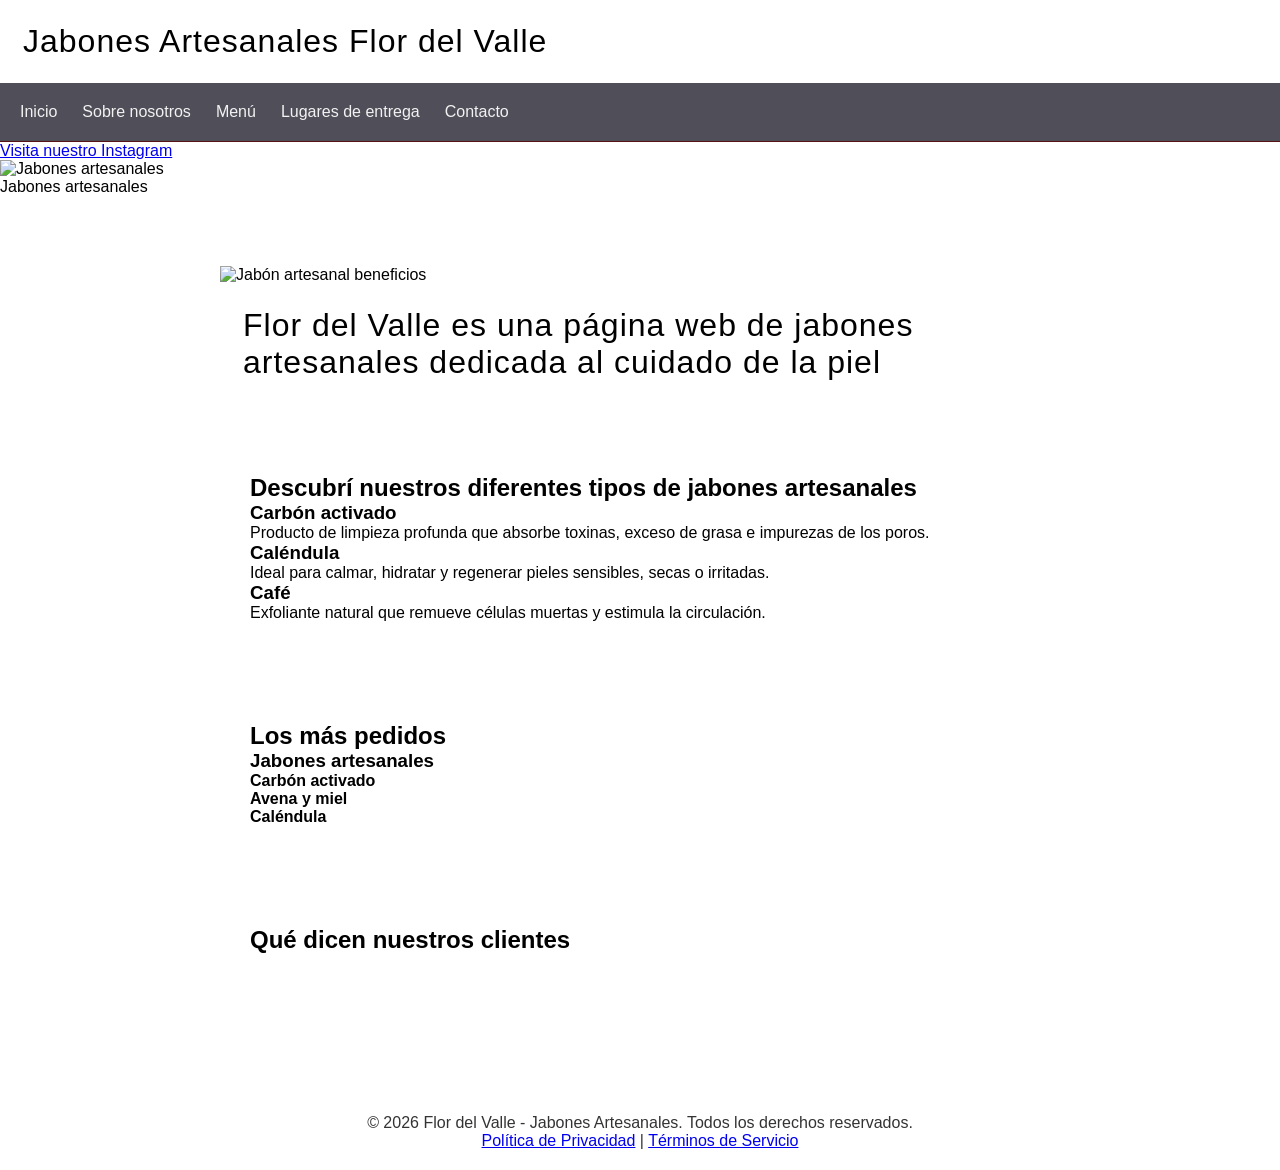
==== commit d1aac9d9: "Add files via upload" ====
--- a/index.html
+++ b/index.html
@@ -1,99 +1,97 @@
-<html lang="es" itemscope="" itemtype="http://schema.org/WebPage"><head><script src="https://apis.google.com/_/scs/abc-static/_/js/k=gapi.lb.es.GjWA2CGyQbc.O/m=client/rt=j/sv=1/d=1/ed=1/rs=AHpOoo9gqzqyP3iPUNE51qSZsD_n2Q4nYQ/cb=gapi.loaded_0?le=scs" nonce="" async=""></script><script nonce="">window['ppConfig'] = {productName: '6b8ce7c01e3dacd3d2c7a8cd322ff979', deleteIsEnforced:  false , sealIsEnforced:  false , heartbeatRate:  0.5 , periodicReportingRateMillis:  60000.0 , disableAllReporting:  false };(function(){'use strict';function k(a){var b=0;return function(){return b<a.length?{done:!1,value:a[b++]}:{done:!0}}}function l(a){var b=typeof Symbol!="undefined"&&Symbol.iterator&&a[Symbol.iterator];if(b)return b.call(a);if(typeof a.length=="number")return{next:k(a)};throw Error(String(a)+" is not an iterable or ArrayLike");}var m=typeof Object.defineProperties=="function"?Object.defineProperty:function(a,b,c){if(a==Array.prototype||a==Object.prototype)return a;a[b]=c.value;return a};
-function n(a){a=["object"==typeof globalThis&&globalThis,a,"object"==typeof window&&window,"object"==typeof self&&self,"object"==typeof global&&global];for(var b=0;b<a.length;++b){var c=a[b];if(c&&c.Math==Math)return c}throw Error("Cannot find global object");}var p=n(this);function q(a,b){if(b)a:{var c=p;a=a.split(".");for(var d=0;d<a.length-1;d++){var e=a[d];if(!(e in c))break a;c=c[e]}a=a[a.length-1];d=c[a];b=b(d);b!=d&&b!=null&&m(c,a,{configurable:!0,writable:!0,value:b})}}
-q("Object.is",function(a){return a?a:function(b,c){return b===c?b!==0||1/b===1/c:b!==b&&c!==c}});q("Array.prototype.includes",function(a){return a?a:function(b,c){var d=this;d instanceof String&&(d=String(d));var e=d.length;c=c||0;for(c<0&&(c=Math.max(c+e,0));c<e;c++){var f=d[c];if(f===b||Object.is(f,b))return!0}return!1}});
-q("String.prototype.includes",function(a){return a?a:function(b,c){if(this==null)throw new TypeError("The 'this' value for String.prototype.includes must not be null or undefined");if(b instanceof RegExp)throw new TypeError("First argument to String.prototype.includes must not be a regular expression");return this.indexOf(b,c||0)!==-1}});function r(a,b,c){a("https://csp.withgoogle.com/csp/proto/"+encodeURIComponent(b),JSON.stringify(c))}function t(){var a;if((a=window.ppConfig)==null?0:a.disableAllReporting)return function(){};var b,c,d,e;return(e=(b=window)==null?void 0:(c=b.navigator)==null?void 0:(d=c.sendBeacon)==null?void 0:d.bind(navigator))!=null?e:u}function u(a,b){var c=new XMLHttpRequest;c.open("POST",a);c.send(b)}
-function v(){var a=(w=Object.prototype)==null?void 0:w.__lookupGetter__("__proto__"),b=x,c=y;return function(){var d=a.call(this),e,f,g,h;r(c,b,{type:"ACCESS_GET",origin:(f=window.location.origin)!=null?f:"unknown",report:{className:(g=d==null?void 0:(e=d.constructor)==null?void 0:e.name)!=null?g:"unknown",stackTrace:(h=Error().stack)!=null?h:"unknown"}});return d}}
-function z(){var a=(A=Object.prototype)==null?void 0:A.__lookupSetter__("__proto__"),b=x,c=y;return function(d){d=a.call(this,d);var e,f,g,h;r(c,b,{type:"ACCESS_SET",origin:(f=window.location.origin)!=null?f:"unknown",report:{className:(g=d==null?void 0:(e=d.constructor)==null?void 0:e.name)!=null?g:"unknown",stackTrace:(h=Error().stack)!=null?h:"unknown"}});return d}}function B(a,b){C(a.productName,b);setInterval(function(){C(a.productName,b)},a.periodicReportingRateMillis)}
-var D="constructor __defineGetter__ __defineSetter__ hasOwnProperty __lookupGetter__ __lookupSetter__ isPrototypeOf propertyIsEnumerable toString valueOf __proto__ toLocaleString x_ngfn_x".split(" "),E=D.concat,G=navigator.userAgent.match(/Firefox\/([0-9]+)\./),H=(!G||G.length<2?0:Number(G[1])<75)?["toSource"]:[],I;if(H instanceof Array)I=H;else{for(var J=l(H),K,L=[];!(K=J.next()).done;)L.push(K.value);I=L}var M=E.call(D,I),N=[];
-function C(a,b){var c=[],d=l(Object.getOwnPropertyNames(Object.prototype)),e=d.next(),f;try{for(;!e.done;e=d.next()){var g=e.value;M.includes(g)||N.includes(g)||c.push(g)}}finally{e&&!e.done&&(f=d.return)&&f.call(d)}e=Object.prototype;d=[];for(f=0;f<c.length;f++)g=c[f],d[f]={name:g,descriptor:Object.getOwnPropertyDescriptor(Object.prototype,g),type:typeof e[g]};if(d.length!==0){c=l(d);e=c.next();var h;try{for(;!e.done;e=c.next())N.push(e.value.name)}finally{e&&!e.done&&(h=c.return)&&h.call(c)}var F;
-r(b,a,{type:"SEAL",origin:(F=window.location.origin)!=null?F:"unknown",report:{blockers:d}})}};var O=Math.random(),P=t(),Q=window.ppConfig;Q&&(Q.disableAllReporting||Q.deleteIsEnforced&&Q.sealIsEnforced||O<Q.heartbeatRate&&r(P,Q.productName,{origin:window.location.origin,type:"HEARTBEAT"}));var y=t(),R=window.ppConfig;if(R)if(R.deleteIsEnforced)delete Object.prototype.__proto__;else if(!R.disableAllReporting){var x=R.productName;try{var w,A;Object.defineProperty(Object.prototype,"__proto__",{enumerable:!1,get:v(),set:z()})}catch(a){}}
-(function(){var a=t(),b=window.ppConfig;b&&(b.sealIsEnforced?Object.seal(Object.prototype):b.disableAllReporting||(document.readyState!=="loading"?B(b,a):document.addEventListener("DOMContentLoaded",function(){B(b,a)})))})();}).call(this);
-</script><meta charset="utf-8"><script nonce="">var DOCS_timing={}; DOCS_timing['sl']=new Date().getTime();</script><script nonce="">function _DumpException(e) {throw e;}</script><script data-id="_gd" nonce="">window.WIZ_global_data = {"K1cgmc":"%.@.[null,null,null,[1,1,[1790060786,671279000],4],null,25]]","gnD3ee":"%.@.null,null,null,\"https://drive.google.com/viewer/main\"]","nQyAE":{}};</script><script nonce="">_docs_flag_initialData={"docs-enpi2":true,"atari-emtpr":false,"atari-eibrm":false,"atari-eipim":false,"atari-etm":false,"atari-mfsnd":10,"docs-text-elawpc":true,"docs-text-usc":true,"docs-text-elsmk":false,"docs-text-elsms":false,"atari-bae":false,"docs-text-etsrdpn":false,"docs-text-etsrds":false,"docs-text-endes":false,"docs-text-escpv":true,"docs-text-ecfs":false,"docs-text-eetxp":false,"docs-text-ettctvs":false,"docs-text-escoubs":false,"docs-text-escivs":false,"docs-text-escitrbs":false,"docs-text-eosm":false,"docs-text-epsi":false,"docs-text-esic":false,"docs-text-elss":false,"docs-text-ebrfs":false,"docs-text-etocs":false,"docs-text-eeds":false,"docs-text-esbefr":false,"docs-etshc":false,"docs-efsmsdl":false,"docs-text-etof":false,"docs-text-eiosmc":false,"docs-text-ebrmkc":false,"docs-text-ehlb":false,"docs-text-dwit":false,"docs-text-elawp":false,"docs-eec":true,"docs-eecac":true,"docs-elsp":false,"docs-esff":false,"docs-ets":false,"docs-idu":false,"docs-sup":"","docs-dli":false,"docs-liap":"/naLogImpressions","ilcm":{"eui":"AHKXmL0pNPs5bwrYibKPpdHT2ZCkLQhbBXgDkwAY3frDKkzWYt6vAa4vqQFylq58aZ3LtQ98vvRE","je":1,"sstu":1790215602476412,"si":"CPyquuiQhpcDFQFJqwIdWFIZ-A","gsc":null,"ei":[5703839,5704621,5706832,5706836,5738513,5738529,5743108,5743124,5776501,5776517,14101306,14101502,14101510,14101534,49472063,49472071,49644015,49644023,49769337,49769345,49822921,49822929,49833462,49833470,49842855,49842863,49924706,49924714,50223641,50223649,50266222,50266230,50273528,50273536,50297076,50297084,50561343,50561351,50586962,50586970,70971256,70971264,71079938,71079946,71085241,71085249,71120968,71120976,71387889,71387897,71465947,71465955,71528597,71528605,71530083,71530091,71544834,71544842,71546425,71546433,71658040,71658048,71659813,71659821,71689860,71689868,71710040,71710048,71798420,71798436,71825383,71825391,71855010,71855018,71897827,71897835,71960540,71960548,94327671,94327679,94353368,94353376,94386871,94386879,94434257,94434265,94629757,94629765,94661802,94661810,94692298,94692306,94785229,94785237,94904089,94904097,94918952,94918960,94940194,95087186,95087194,95112873,95112881,95314802,95314810,99251983,99251991,99368792,99368800,99402331,99402339,99440853,99440861,99457807,99457815,101492731,101492739,101519280,101519288,101562406,101562414,101631191,101631199,101687117,101687125,101836971,101836979,101837416,101837424,101887674,101887682,101889043,101889051,101917185,101917193,101922739,101922747,101922880,101922888,101933491,101933499,102030642,102030650,102059541,102059549,102070930,102070938,102146687,102146695,102161447,102161455,102178402,102178410,102198282,102198290,102244489,102244497,102280628,102280636,102343380,102343388,102402679,102402687,102469860,102469868,102517339,102517344,102548521,102548529,102673375,102685384,102685389,102685929,102685934,102691157,102691162,102691290,102691295,102718396,102721209,102721214,102727402,102727407,102761474,102761479,102762315,102762323,102787563,102807790,102807798,102864203,102864211,102867835,102867843,102883758,102883766,102902848,102902856,102903660,102903668,102909750,102909755,102925819,102925827,102926523,102926531,102932587,102932595,102944189,102944194,102944268,102944273,102944503,102944508,102944582,102944587,102944680,102944685,102944785,102944790,102956685,102956693,102972669,102972677,102987007,102987015,102988272,102988277,102988402,102988407,102988695,102988700,102988929,102988934,103011418,103011426,103020635,103020643,103163044,103163052,103176010,103176018,103285966,103285974,103286444,103286452,103288306,103288314,103289103,103289108,103289273,103289278,103326407,103326415,103343830,103343838,104530130,104573899,104573907,104575332,104575337,104575491,104575496,104575691,104575696,104575894,104615595,104615603,104699504,104699512,104761751,104761759,104794443,104794451,104907811,104907819,104976617,104976625,104983169,104983177,105082097,105082105,105083748,105083756,105087788,105087796,105100847,105100855,105125317,105125325,105140245,105140253,105180894,105180902,105283687,105283695,105292835,105292843,105346285,105346293,105360418,105360426,105371923,105371931,105373824,105373832,105393811,105393819,105439171,105439179,115511323,115511328,115601129,115601137,115626258,115626266,115626439,115626447,115669258,115669266,115779821,115779829,115780458,115780466,115818444,115818449,115821407,115821415,115822445,115822453,115854768,115854776,115909741,115909749,116062700,116062708,116068898,116068906,116176809,116176817,116221334,116221342,116250605,116250613,116276461,116276469,116307752,116361234,116372477,116372485,116407665,116416034,116416042,116418147,116418155,116425644,116448407,116449517,116470832,116495787,116496396,116538516,116538524,116542685,116550348,116567571,116567576,116593749,116609471,116609479,116613094,116613710,116685399,116685789,116699509,116699517,116704082,116704120,116714309,116714312,116756943,116756951,116783822,116783827,116840681,116840686,116874913,116877099,116919494,116923675,116924992,116980487,116980495,116981709,116981717,116982512,116982520,116982974,116982982,116988124,116988132,117026763,117026878,117026880,117037068,117037076,117037622,117037626,117136347,117145772,117145780,117166647,117223999,117224007,117236066,117268957,117268965,117283949,117283954,117286791,117286799,117290330,117290338,117309374,117309382,117310090,117310098,117382832,117410074,117457958,117457966,117503217,117503225,117504383,117504391,117528468,117528471,117530143,117547661,117547669,117556935,117557278,117617889,117632590,117642488,117643160,117643168,117643628,117643636,117683635,117706015,117711597,117728353,117728361,117734391,117736031,117755703,117755716,117755820,117756394,117775368,117782123,117840094,117895900,117895908,117995685,117997204,117999163,118010933,118044535,118094558,118094563,118098249,118098257,118110574,118110582,118144992,118145000,118155412,118171121,118171214,118172011,118179262,118219914,118237135,118237143,118240393,118246247,118254619,118269183,118275356,118281144,118281152,118285275,118285283,118291766,118291774,118342369,118347706,118349324,118349325,118349356,118364657,118367791,118367937,118367945,118368676,118368684,118373667,118399837,118417364,118417372,118449075,118462069,118484679,118484687,118494715,118509496,118511786,118519229,118532140,118532142,118582641,118582649,118599461,118599469,118654314,118669236,118717391,118736898,118780368,118792272,118807052,118809999,118810531,118825246,118830481,118830620,118830622,118830624,118830626,118830628,118830630,118830632,118830634,118830636,118830640,118855606,118884772,118939380,118961008,118961016,118970617,119022332,119022340,119038638,119038646,119061297,119062150,119062158,119070701,119077135,119077143,119078243,119087274,119092108,119106920,119109774,119109782,119126674,119127375,119142923,119164991,119164993,119164995,119187340,119209341,119209377,119220909,119220911,119220913,119220915,119220917,119220919,119221438,119249911,119255437,119262908,119275421,119346325,119346333,119346731,119382576,119453372,119454159,119454164,119454377,119471146,119474894,119474902,119486429,119520106,119528382,119528390,119530260,119530268,119552616,119566028,119566036,119590765,119590807,119590935,119593000,119593008,119595147,119595155,119605190,119605198,119621402,119621408,119621936,119636046,119651586,119651594,119666087,119666095,119681645,119681653,119684496,119702549,119702557,119707161,119745075,119768442,119770545,119770553,119771791,119771799,119773246,119773713,119776352,119794119,119804531,119807183,119885476,119914240,119941748,119941750,119944463,119989280,120024054,120049151,120049159,120050660,120050668,120107754,120120566,120140755,120175627,120175635,120176285,120176293,120184009,120195953,120232064,120285471,120292177,120300727,120343165,120350596,120350601,120388576,120395666,120415697,120437412,120446673,120459269,120465877,120465885,120493132,120493140,120533176,120540098,120619846,120619851,120640043,120666798,120672603,120674439,120674441,120674443,120674444,120674447,120674449,120678227,120705172,120713457,120716393,120730671,120730676,120735852,120735857,120772218,120773177,120773182,120864326,120864331,120898976,120902000,120902003,120902004,120902007,120902009,120902011,120920384,120920528,120920557,120920559,120920561,120920674,120933033,120953430,120954533,121032480,121143013,121242967],"crc":0,"cvi":[]},"docs-ccdil":false,"docs-eil":true,"info_params":{},"buildLabel":"editors.sites-viewer-frontend_20260916.02_p0","docs-show_debug_info":false,"atari-jefp":"/_/view/jserror","docs-jern":"view","atari-rhpp":"/_/view","docs-ecuach":false,"docs-cclt":2033,"docs-ecci":true,"docs-esi":false,"docs-efypr":true,"docs-eyprp":true,"docs-li":"104240","docs-trgthnt":"","docs-etmhn":false,"docs-thnt":"","docs-hdet":["nMX17M8pQ0kLUkpsP190WPbQDRJQ","17hED8kG50kLUkpsP190TThQn3DA","BDNZR4PXx0kLUkpsP190SJtNPkYt","Etj5wJCQk0kLUkpsP190NwiL8UMa","xCLbbDUPA0kLUkpsP190XkGJiPUm","2NUkoZehW0kLUkpsP190UUNLiXW9","yuvYtd5590kLUkpsP190Qya5K4UR","ZH4rzt2uk0kLUkpsP190UDkF5Bkq","uQUQhn57A0kLUkpsP190WHoihP41","93w8zoRF70kLUkpsP190TxXbtSeV","fAPatjr1X0kLUkpsP190SaRjNRjw","T4vgqqjK70kLUkpsP190ScPehgAW","JyFR2tYWZ0kLUkpsP190Rn3HzkxT","ufXj7vmeJ0kLUkpsP190QURhvJn2","KFks7UeZ30kLUkpsP190UUMR6cvh","LcTa6EjeC0kLUkpsP190RKgvW5qi","s3UFcjGjt0kLUkpsP190Z45ftWRr","o99ewBQXy0kLUkpsP190Nq2qr6tf","PHVyy5uSS0kLUkpsP190SUsYo8gQ","yZn21akid0iSFTCbiEB0WPiGEST3","h2TtqzmQF0kLUkpsP190YPJiQt7p","MZi9vb5UC0kLUkpsP190ReUhvVjy","dSR6SPjB80kLUkpsP190Y3xHa9qA","Bz6B7VmLu0kLUkpsP190W3FeobP7","AiLoubzsd0kLUkpsP190XtYNPgYT","2J3DVQoVh0kLUkpsP190R5wShSrC","MLmbZasLS0kLUkpsP190YHf6Zjsf","LjsdWFqUn0kLUkpsP190TwXBLtsw","S1T4ezMsZ0kLUkpsP190U6GfQUxi","LwAAPYPwi0kLUkpsP190TR4aaiFR","zZpS7TtwA0kLUkpsP190SJfhmHn8","LqadmuFLc0kLUkpsP190VqMgRe9G","PyRpJWvnF0kLUkpsP190X6czxBQU","oiu5UhKXt0kLUkpsP190XWFatA4U","m3m67mpQU0kLUkpsP190RpzeM6tt","WKyXQmUiJ0kLUkpsP190WtAghmdt","Nf2nd9NhF0kLUkpsP190REtRKaUF","fjqF9C7Mg0kLUkpsP190WGtWAuX2","cb1fdvu6p0kLUkpsP190U5AywQpZ","43PL8e9wN0kLUkpsP190PfUhabvT","N5u4VeWhx0iSFTCbiEB0VUTNdX6g","XM16tjwrD0iSFTCbiEB0NfzvTeuU","ybYTJk1eD0iSFTCbiEB0QV4rkzSF","TgXar1TSG0iSFTCbiEB0SsXMaKuP","JYfGDkExa0iSFTCbiEB0TTQnEDtH","2i9JBUZ3w0iSFTCbiEB0RytbUoNq","pgvTVXNKa0iSFTCbiEB0ShqmBTMR","NsVnd81bW0iSFTCbiEB0RhcXEK9M","rTQirATnb0iSFTCbiEB0W5cPcA7D","wNyww2Syr0iSFTCbiEB0Pzsbemba","DVdpfbqGj0iSFTCbiEB0RP4dMdFg","WKN3dsuG20iSFTCbiEB0NtEYhMK7","S5iPRteXX0iSFTCbiEB0YkMazE6h","6hmou1AcB0iSFTCbiEB0R9rZWXdz","wvo4NcLUj0iSFTCbiEB0Tt7mcVxE","rMLvYG5Cd0iSFTCbiEB0VMB6o5sk","EnxXFzAMR0iSFTCbiEB0NxWnFJEU","4SFrbzo420iSFTCbiEB0W7wu3rzt","Nr7mDWodK0iSFTCbiEB0Ruynrudk","pSnfxxWWp0iSFTCbiEB0RaiP6PBc","AtYGKBuKp0iSFTCbiEB0Ntmn3yCs","rTcCMw3BM0mHq3jmV6o0RHeAExRK","HUYzfGVRa0mHq3jmV6o0Uxe2caXK","1XYMmM1Cu0mHq3jmV6o0Z3pEi8xm","xHhMJiXiV0mHq3jmV6o0WB8WinyM","xwSFpxEiU0mHq3jmV6o0PcnvcKmd","4MBkBg26q0mHq3jmV6o0QeKPRMpY","y5g8iW2T80mHq3jmV6o0Nr8SAj4C","W9YRKy3Lb0iSFTCbiEB0Xfs1EfPr","Ed3nhrN8D0iSFTCbiEB0RN4bJ53y","zxDKY7PC10iSFTCbiEB0UDYPJwDZ","bhEyDmbwi0mHq3jmV6o0TngCF1v2","6rKYZ6uHA0mHq3jmV6o0TeDZjgB8","71Deousgx0mHq3jmV6o0WXBQiyzi","sVEZbUAa70mHq3jmV6o0TNq1M7FF","8ZPFZT5nG0mHq3jmV6o0PJ5yoVh4","LDuvzP2Bd0mHq3jmV6o0TwNPVpW8","P55v8p4Lk0mHq3jmV6o0VjggjHMV","QqnZoz9ko0mHq3jmV6o0QskzBcHn","Nq8mdjdGg0mHq3jmV6o0WShxQA39","iQNA6mEJy0mHq3jmV6o0Q2iGT9fW","sNcbk2hJ80mHq3jmV6o0VbqaovQb","6nr31z9Wv0mERqSGkGf0VhuvAXWC","RLHeYNm410mERqSGkGf0Y817EUFK","vmx68XtfJ0mERqSGkGf0RCUBfsQr","687J7yD1q0mERqSGkGf0RVmMYHo1","qwhWQy8Zi0mERqSGkGf0W2tdypUF","wF8Sk241e0mERqSGkGf0YNtN6gpV","ijUhdx2QN0mERqSGkGf0TSD26iBJ","3iBLaMnuG0mERqSGkGf0VdY8XuLS","cFR77YEGo0iSFTCbiEB0PcMDWjX2","evUYuNCS80mERqSGkGf0Psi8j3Dw","soWncRV7C0mERqSGkGf0PZheXrWA","TvjoiCaar0mERqSGkGf0S9qS5adj","txL54xWLC0mERqSGkGf0XoEGTvCu","MP3EsW1un0mERqSGkGf0QDkfTxat","N1q4Y3fqz0mERqSGkGf0W1oPWWoc","pnKWhXiJi0mERqSGkGf0RDJejrBm","uLoGBsxEp0mERqSGkGf0Umz4HBC5","zu73Bdvrn0mERqSGkGf0P7FS5ZnG","KwaNot15n0mERqSGkGf0UnBhGVoK","eCHWxyhvo0mERqSGkGf0RJfZmQ1f","hYhSXg7xc0mERqSGkGf0TzjfDj1R","ffZmMGtYT0suK1NZr2K0QUxSzEMN","NagbcZWyB0suK1NZr2K0SJmfmJ3n","KMcLKvubv0suK1NZr2K0PLMUJ7zr","a13ejFS5i0suK1NZr2K0WzewY5tP","pZ1hXv7ve0suK1NZr2K0U5qoNhyU","pwLDucJZU0ezFcgqx310NgtmYpbV","TCKDVQ6J0Bn3gbW4AcZC0PQKypCa","Z7vabQzZ0Bn3gbW4AcZC0TfvmSab","UUNcLtsso0mERqSGkGf0Uwg2tMZa","fznmScpy0Bn3gbW4AcZC0Vie7eK1","wYCZkqoz10fBWirfAym0S1sADKbJ"],"docs-hunds":false,"docs-hae":"PROD","docs-ehn":false,"docs-epq":true,"docs-upap":"/_/view/prefs","docs-eupub":true}; _docs_flag_cek= null ; if (window['DOCS_timing']) {DOCS_timing['ifdld']=new Date().getTime();}</script><meta name="viewport" content="width=device-width, initial-scale=1"><meta http-equiv="X-UA-Compatible" content="IE=edge"><meta name="referrer" content="strict-origin-when-cross-origin"><link rel="icon" href="https://www.gstatic.com/images/branding/productlogos/sites_2026/v3/ico/sites_2026_16dp.ico"><meta property="og:title" content="INTECA"><meta property="og:type" content="website"><meta property="og:url" content="https://www.intecauy.shop/"><meta property="og:description" content="COLECCION
+<!DOCTYPE html>
+<html lang="es">
+<head>
+    <meta charset="UTF-8">
+    <meta name="viewport" content="width=device-width, initial-scale=1.0">
+    <title>Jabones Artesanales Flor del Valle - Inicio</title>
 
-"><meta itemprop="name" content="INTECA"><meta itemprop="description" content="COLECCION
+    <!-- Fuentes -->
+    <link rel="preconnect" href="https://fonts.googleapis.com">
+    <link rel="preconnect" href="https://fonts.gstatic.com" crossorigin>
+    <link href="https://fonts.googleapis.com/css2?family=Isometra&display=swap" rel="stylesheet">
 
-"><meta itemprop="url" content="https://www.intecauy.shop/"><meta itemprop="thumbnailUrl" content="https://lh7-us.googleusercontent.com/sitesv-images-rt/AMxu72uZxyGYIvFyGaf4S6TBBEsgJtCjuvi_1kwkd8wJhJNsM53dTgpdvW9A8V43KLmRM4ATfD_wVWYPU_4xhtuxcBuOAIrHG10o_8cU9Bye6n_s2i8U04s2KKhFb0pETzlnKyR_6f2LEUtlNkZufyDQDZEf7Ueg_7hOpa1kU1aHf9kP_w-QnCkYx752XFmkALc=w16383"><meta itemprop="image" content="https://lh7-us.googleusercontent.com/sitesv-images-rt/AMxu72uZxyGYIvFyGaf4S6TBBEsgJtCjuvi_1kwkd8wJhJNsM53dTgpdvW9A8V43KLmRM4ATfD_wVWYPU_4xhtuxcBuOAIrHG10o_8cU9Bye6n_s2i8U04s2KKhFb0pETzlnKyR_6f2LEUtlNkZufyDQDZEf7Ueg_7hOpa1kU1aHf9kP_w-QnCkYx752XFmkALc=w16383"><meta itemprop="imageUrl" content="https://lh7-us.googleusercontent.com/sitesv-images-rt/AMxu72uZxyGYIvFyGaf4S6TBBEsgJtCjuvi_1kwkd8wJhJNsM53dTgpdvW9A8V43KLmRM4ATfD_wVWYPU_4xhtuxcBuOAIrHG10o_8cU9Bye6n_s2i8U04s2KKhFb0pETzlnKyR_6f2LEUtlNkZufyDQDZEf7Ueg_7hOpa1kU1aHf9kP_w-QnCkYx752XFmkALc=w16383"><meta property="og:image" content="https://lh7-us.googleusercontent.com/sitesv-images-rt/AMxu72uZxyGYIvFyGaf4S6TBBEsgJtCjuvi_1kwkd8wJhJNsM53dTgpdvW9A8V43KLmRM4ATfD_wVWYPU_4xhtuxcBuOAIrHG10o_8cU9Bye6n_s2i8U04s2KKhFb0pETzlnKyR_6f2LEUtlNkZufyDQDZEf7Ueg_7hOpa1kU1aHf9kP_w-QnCkYx752XFmkALc=w16383"><link href="https://fonts.googleapis.com/css?family=Roboto%3A300%2C400%2C500%2C700%7COpen%20Sans%3A400%2C400italic%2C700%2C700italic&amp;display=swap" rel="stylesheet" nonce=""><link href="https://fonts.googleapis.com/css?family=Google+Sans:400,500|Roboto:300,400,500,700|Source+Code+Pro:400,700&amp;display=swap" rel="stylesheet" nonce=""><link rel="stylesheet" href="https://www.gstatic.com/_/atari/_/ss/k=atari.vw.g67w9eNEjeY.L.W.O/am=IAACDAAE/d=1/rs=AGEqA5n0foOtdzfwtCTvbskyMV3-veJaTw" data-id="_cl" nonce=""><script nonce=""></script><title>INTECA</title><style jsname="ptDGoc" nonce="">.M63kCb{background-color: rgba(255,255,255,1);}.OUGEr{color: rgba(33,33,33,1);}.duRjpb .OUGEr{color: rgba(133,114,81,1);}.JYVBee .OUGEr{color: rgba(133,114,81,1);}.OmQG5e .OUGEr{color: rgba(133,114,81,1);}.iwQgFb{background-color: rgba(0,0,0,0.150000006);}.ySLm4c{font-family: 'Open Sans', sans-serif;}.CbiMKe{background-color: rgba(130,113,83,1);}.qeLZfd .zfr3Q{color: rgba(33,33,33,1);}.qeLZfd .qnVSj{color: rgba(33,33,33,1);}.qeLZfd .Glwbz{color: rgba(33,33,33,1);}.qeLZfd .duRjpb{color: rgba(116,102,77,1);}.qeLZfd .qLrapd{color: rgba(116,102,77,1);}.qeLZfd .JYVBee{color: rgba(116,102,77,1);}.qeLZfd .aHM7ed{color: rgba(116,102,77,1);}.qeLZfd .OmQG5e{color: rgba(116,102,77,1);}.qeLZfd .NHD4Gf{color: rgba(116,102,77,1);}.qeLZfd .aw5Odc{color: rgba(116,102,77,1);}.qeLZfd .dhtgD:hover{color: rgba(130,104,63,1);}.qeLZfd .dhtgD:visited{color: rgba(116,102,77,1);}.qeLZfd .iwQgFb{background-color: rgba(0,0,0,0.150000006);}.qeLZfd .OUGEr{color: rgba(33,33,33,1);}.qeLZfd .duRjpb .OUGEr{color: rgba(116,102,77,1);}.qeLZfd .JYVBee .OUGEr{color: rgba(116,102,77,1);}.qeLZfd .OmQG5e .OUGEr{color: rgba(116,102,77,1);}.qeLZfd:before{background-color: rgba(247,244,238,1); display: block;}.lQAHbd .zfr3Q{color: rgba(255,255,255,1);}.lQAHbd .qnVSj{color: rgba(255,255,255,1);}.lQAHbd .Glwbz{color: rgba(255,255,255,1);}.lQAHbd .duRjpb{color: rgba(255,250,241,1);}.lQAHbd .qLrapd{color: rgba(255,250,241,1);}.lQAHbd .JYVBee{color: rgba(255,250,241,1);}.lQAHbd .aHM7ed{color: rgba(255,250,241,1);}.lQAHbd .OmQG5e{color: rgba(255,250,241,1);}.lQAHbd .NHD4Gf{color: rgba(255,250,241,1);}.lQAHbd .aw5Odc{color: rgba(255,250,241,1);}.lQAHbd .dhtgD:hover{color: rgba(255,255,255,1);}.lQAHbd .dhtgD:visited{color: rgba(255,250,241,1);}.lQAHbd .iwQgFb{background-color: rgba(255,255,255,0.150000006);}.lQAHbd .OUGEr{color: rgba(255,255,255,1);}.lQAHbd .duRjpb .OUGEr{color: rgba(255,250,241,1);}.lQAHbd .JYVBee .OUGEr{color: rgba(255,250,241,1);}.lQAHbd .OmQG5e .OUGEr{color: rgba(255,250,241,1);}.lQAHbd .CbiMKe{background-color: rgba(255,255,255,1);}.lQAHbd:before{background-color: rgba(130,113,83,1); display: block;}.cJgDec .zfr3Q{color: rgba(255,255,255,1);}.cJgDec .zfr3Q .OUGEr{color: rgba(255,255,255,1);}.cJgDec .qnVSj{color: rgba(255,255,255,1);}.cJgDec .Glwbz{color: rgba(255,255,255,1);}.cJgDec .qLrapd{color: rgba(255,255,255,1);}.cJgDec .aHM7ed{color: rgba(255,255,255,1);}.cJgDec .NHD4Gf{color: rgba(255,255,255,1);}.cJgDec .IFuOkc:before{background-color: rgba(33,33,33,1); opacity: 0; display: block;}.O13XJf{height: 310px; padding-bottom: 50px; padding-top: 50px;}.O13XJf .IFuOkc{background-image: url(https://ssl.gstatic.com/atari/images/aristotle-header-dark.jpg);}.O13XJf .IFuOkc:before{background-color: rgba(33,33,33,1); opacity: 0.5; display: block;}.O13XJf .zfr3Q{color: rgba(255,255,255,1);}.O13XJf .qnVSj{color: rgba(255,255,255,1);}.O13XJf .Glwbz{color: rgba(255,255,255,1);}.O13XJf .duRjpb{color: rgba(255,255,255,1);}.O13XJf .qLrapd{color: rgba(255,255,255,1);}.O13XJf .JYVBee{color: rgba(255,255,255,1);}.O13XJf .aHM7ed{color: rgba(255,255,255,1);}.O13XJf .OmQG5e{color: rgba(255,255,255,1);}.O13XJf .NHD4Gf{color: rgba(255,255,255,1);}.tpmmCb .zfr3Q{color: rgba(33,33,33,1);}.tpmmCb .zfr3Q .OUGEr{color: rgba(33,33,33,1);}.tpmmCb .qnVSj{color: rgba(33,33,33,1);}.tpmmCb .Glwbz{color: rgba(33,33,33,1);}.tpmmCb .qLrapd{color: rgba(33,33,33,1);}.tpmmCb .aHM7ed{color: rgba(33,33,33,1);}.tpmmCb .NHD4Gf{color: rgba(33,33,33,1);}.tpmmCb .IFuOkc:before{background-color: rgba(255,255,255,1); display: block;}.tpmmCb .Wew9ke{fill: rgba(33,33,33,1);}.dhtgD:hover{color: rgba(151,107,37,1);}.dhtgD:active{color: rgba(151,107,37,1);}.Zjiec{color: rgba(133,114,81,1); font-family: Roboto, sans-serif; font-size: 20pt; font-weight: 500; letter-spacing: 1px; padding-bottom: 57px; padding-left: 21.5px; padding-right: 21.5px; padding-top: 8px; text-align: center; text-transform: none;}.XMyrgf{margin-top: 0px; margin-left: 21.5px; margin-bottom: 24px; margin-right: 21.5px; text-align: center;}.TlfmSc{color: rgba(206,169,100,1); font-family: Roboto, sans-serif; font-size: 15pt; font-weight: 500; letter-spacing: 1.5px; text-transform: none;}.Mz8gvb{color: rgba(206,169,100,1);}.zDUgLc{background-color: rgba(255,255,255,1); border-bottom-style: solid; border-bottom-width: 1px; border-color: rgba(204,204,204,1);}.QTKDff.chg4Jd:focus{background-color: rgba(255,255,255,0.1199999973);}.YTv4We{color: rgba(133,114,81,1);}.YTv4We:hover:before{background-color: rgba(183,153,81,0.1199999973); display: block;}.YTv4We.chg4Jd:focus:before{border-color: rgba(183,153,81,0.3600000143); display: block;}.eWDljc{background-color: rgba(255,255,255,1);}.eWDljc .hDrhEe{padding-left: 8px;}.ZXW7w{color: rgba(106,106,106,1); opacity: 1;}.PsKE7e{color: rgba(106,106,106,1); font-family: 'Open Sans', sans-serif; font-size: 12pt; font-weight: 400;}.lhZOrc{color: rgba(33,33,33,1);}.hDrhEe:hover{color: rgba(33,33,33,1);}.M9vuGd{color: rgba(33,33,33,1); font-weight: 700;}.jgXgSe:hover{color: rgba(33,33,33,1);}.j10yRb:hover{color: rgba(33,33,33,1);}.j10yRb.chg4Jd:focus:before{border-color: rgba(33,33,33,0.3600000143); display: block;}.tCHXDc{color: rgba(106,106,106,1);}.iWs3gf.chg4Jd:focus{background-color: rgba(106,106,106,0.1199999973);}.wgxiMe{background-color: rgba(255,255,255,1); border-color: rgba(0,0,0,0.150000006); border-style: solid; border-width: 1px;}.fOU46b .TlfmSc{color: rgba(255,255,255,1);}.fOU46b .KJll8d{background-color: rgba(255,255,255,1);}.fOU46b .Mz8gvb{color: rgba(255,255,255,1);}.fOU46b .Mz8gvb.chg4Jd:focus:before{border-color: rgba(255,255,255,1); display: block;}.fOU46b .qV4dIc{color: rgba(255,255,255,0.8700000048);}.fOU46b .jgXgSe:hover{color: rgba(255,255,255,1);}.fOU46b .M9vuGd{color: rgba(255,255,255,1);}.fOU46b .tCHXDc{color: rgba(255,255,255,0.8700000048);}.fOU46b .iWs3gf.chg4Jd:focus{background-color: rgba(255,255,255,0.1199999973);}.fOU46b .G8QRnc .Mz8gvb{color: rgba(0,0,0,0.8000000119);}.fOU46b .G8QRnc .Mz8gvb.chg4Jd:focus:before{border-color: rgba(0,0,0,0.8000000119); display: block;}.fOU46b .G8QRnc .ZXW7w{color: rgba(0,0,0,0.8000000119);}.fOU46b .G8QRnc .TlfmSc{color: rgba(0,0,0,0.8000000119);}.fOU46b .G8QRnc .KJll8d{background-color: rgba(0,0,0,0.8000000119);}.fOU46b .G8QRnc .qV4dIc{color: rgba(0,0,0,0.6399999857);}.fOU46b .G8QRnc .jgXgSe:hover{color: rgba(0,0,0,0.8199999928);}.fOU46b .G8QRnc .M9vuGd{color: rgba(0,0,0,0.8199999928);}.fOU46b .G8QRnc .tCHXDc{color: rgba(0,0,0,0.6399999857);}.fOU46b .G8QRnc .iWs3gf.chg4Jd:focus{background-color: rgba(0,0,0,0.1199999973);}.fOU46b .usN8rf .Mz8gvb{color: rgba(0,0,0,0.8000000119);}.fOU46b .usN8rf .Mz8gvb.chg4Jd:focus:before{border-color: rgba(0,0,0,0.8000000119); display: block;}.fOU46b .usN8rf .ZXW7w{color: rgba(0,0,0,0.8000000119);}.fOU46b .usN8rf .TlfmSc{color: rgba(0,0,0,0.8000000119);}.fOU46b .usN8rf .KJll8d{background-color: rgba(0,0,0,0.8000000119);}.fOU46b .usN8rf .qV4dIc{color: rgba(0,0,0,0.6399999857);}.fOU46b .usN8rf .jgXgSe:hover{color: rgba(0,0,0,0.8199999928);}.fOU46b .usN8rf .M9vuGd{color: rgba(0,0,0,0.8199999928);}.fOU46b .usN8rf .tCHXDc{color: rgba(0,0,0,0.6399999857);}.fOU46b .usN8rf .iWs3gf.chg4Jd:focus{background-color: rgba(0,0,0,0.1199999973);}.fOU46b .aCIEDd .qV4dIc{color: rgba(33,33,33,1);}.fOU46b .aCIEDd .TlfmSc{color: rgba(33,33,33,1);}.fOU46b .aCIEDd .KJll8d{background-color: rgba(33,33,33,1);}.fOU46b .aCIEDd .ZXW7w{color: rgba(33,33,33,1);}.fOU46b .aCIEDd .jgXgSe:hover{color: rgba(33,33,33,1); opacity: 0.82;}.fOU46b .aCIEDd .Mz8gvb{color: rgba(33,33,33,1);}.fOU46b .aCIEDd .tCHXDc{color: rgba(33,33,33,1);}.fOU46b .aCIEDd .iWs3gf.chg4Jd:focus{background-color: rgba(33,33,33,0.1199999973);}.fOU46b .a3ETed .qV4dIc{color: rgba(255,255,255,1);}.fOU46b .a3ETed .TlfmSc{color: rgba(255,255,255,1);}.fOU46b .a3ETed .KJll8d{background-color: rgba(255,255,255,1);}.fOU46b .a3ETed .ZXW7w{color: rgba(255,255,255,1);}.fOU46b .a3ETed .jgXgSe:hover{color: rgba(255,255,255,1); opacity: 0.82;}.fOU46b .a3ETed .Mz8gvb{color: rgba(255,255,255,1);}.fOU46b .a3ETed .tCHXDc{color: rgba(255,255,255,1);}.fOU46b .a3ETed .iWs3gf.chg4Jd:focus{background-color: rgba(255,255,255,0.1199999973);}@media only screen and (min-width: 1280px){.XeSM4.b2Iqye.fOU46b .LBrwzc .tCHXDc{color: rgba(255,255,255,0.8700000048);}}.XeSM4.b2Iqye.fOU46b .LBrwzc .iWs3gf.chg4Jd:focus{background-color: rgba(255,255,255,0.1199999973);}@media only screen and (min-width: 1280px){.KuNac.b2Iqye.fOU46b .tCHXDc{color: rgba(0,0,0,0.6399999857);}}.KuNac.b2Iqye.fOU46b .iWs3gf.chg4Jd:focus{background-color: rgba(0,0,0,0.1199999973);}.fOU46b .zDUgLc{opacity: 0;}.LBrwzc .ZXW7w{color: rgba(0,0,0,1);}.LBrwzc .KJll8d{background-color: rgba(0,0,0,1);}.GBy4H .ZXW7w{color: rgba(255,255,255,1);}.GBy4H .KJll8d{background-color: rgba(255,255,255,1);}.eBSUbc{background-color: rgba(255,255,255,1); color: rgba(33,33,33,0.6999999881);}.BFDQOb:hover{color: rgba(33,33,33,1);}.ImnMyf{background-color: rgba(255,255,255,1); color: rgba(33,33,33,1);}.Vs12Bd{background-color: rgba(247,244,238,1); color: rgba(33,33,33,1);}.S5d9Rd{background-color: rgba(130,113,83,1); color: rgba(255,255,255,1);}.zfr3Q{color: rgba(33,33,33,1); font-family: 'Open Sans', sans-serif; font-size: 12pt; font-weight: 400; line-height: 1.56; margin-top: 16px;}.qnVSj{color: rgba(33,33,33,1);}.Glwbz{color: rgba(33,33,33,1);}.duRjpb{color: rgba(133,114,81,1); font-family: Roboto, sans-serif; font-size: 26pt; font-weight: 700; letter-spacing: 0px; line-height: 1.5; margin-top: 28px; text-transform: none;}.Ap4VC{margin-bottom: -28px;}.qLrapd{color: rgba(133,114,81,1);}.JYVBee{color: rgba(133,114,81,1); font-family: Roboto, sans-serif; font-size: 18pt; font-style: normal; font-weight: 700; line-height: 1.56; margin-top: 20px;}.CobnVe{margin-bottom: -20px;}.aHM7ed{color: rgba(133,114,81,1);}.OmQG5e{color: rgba(133,114,81,1); font-family: Roboto, sans-serif; font-size: 13pt; font-weight: 700; letter-spacing: 1px; line-height: 1.63; margin-top: 18px;}.GV3q8e{margin-bottom: -18px;}.NHD4Gf{color: rgba(133,114,81,1);}.LB7kq .duRjpb{font-size: 45pt; font-style: normal; font-weight: 500; letter-spacing: -0.5px; line-height: 1.26; margin-top: 45px;}.LB7kq .baZpAe .duRjpb{padding-bottom: 18px;}.LB7kq .duRjpb:not(.TYR86d):first-child:before{border-bottom-style: solid; border-bottom-width: 8px; border-color: rgba(206,169,100,1); margin-left: auto; margin-right: auto; width: 100px; display: block;}.LB7kq .JYVBee{font-size: 21pt;}@media only screen and (max-width: 479px){.LB7kq .duRjpb{font-size: 30pt;}}@media only screen and (min-width: 480px) and (max-width: 767px){.LB7kq .duRjpb{font-size: 38pt;}}@media only screen and (max-width: 479px){.LB7kq .JYVBee{font-size: 17pt;}}@media only screen and (min-width: 480px) and (max-width: 767px){.LB7kq .JYVBee{font-size: 19pt;}}.O13XJf{height: 310px; padding-bottom: 50px; padding-top: 50px;}@media only screen and (min-width: 480px) and (max-width: 767px){.O13XJf{height: 280px; padding-bottom: 45px; padding-top: 45px;}}@media only screen and (max-width: 479px){.O13XJf{height: 250px; padding-bottom: 40px; padding-top: 40px;}}.SBrW1{height: 480px;}@media only screen and (min-width: 480px) and (max-width: 767px){.SBrW1{height: 480px;}}@media only screen and (max-width: 479px){.SBrW1{height: 400px;}}.Wew9ke{fill: rgba(255,255,255,1);}.gk8rDe{height: 200px; padding-bottom: 40px; padding-top: 60px;}.gk8rDe .zfr3Q{color: rgba(0,0,0,1);}.gk8rDe .duRjpb{color: rgba(133,114,81,1); font-size: 36pt;}.gk8rDe .qLrapd{color: rgba(133,114,81,1);}.gk8rDe .duRjpb:not(.TYR86d):first-child:before{border-bottom-width: 6px; border-color: rgba(133,114,81,1); display: block;}.gk8rDe .JYVBee{color: rgba(33,33,33,1); margin-top: 13px;}.gk8rDe .aHM7ed{color: rgba(33,33,33,1);}.gk8rDe .OmQG5e{color: rgba(33,33,33,1);}.gk8rDe .NHD4Gf{color: rgba(33,33,33,1);}@media only screen and (max-width: 479px){.gk8rDe .duRjpb{font-size: 25pt;}}@media only screen and (min-width: 480px) and (max-width: 767px){.gk8rDe .duRjpb{font-size: 31pt;}}@media only screen and (min-width: 480px) and (max-width: 767px){.gk8rDe{padding-top: 45px;}}@media only screen and (max-width: 479px){.gk8rDe{padding-bottom: 0px; padding-top: 30px;}}.dhtgD{text-decoration: underline;}.JzO0Vc{background-color: rgba(255,255,255,1); border-color: rgba(0,0,0,0.150000006); border-right-style: solid; border-right-width: 1px; font-family: Lato, sans-serif; width: 250px;}@media only screen and (min-width: 1280px){.JzO0Vc{padding-top: 62px;}}.TlfmSc{font-family: Roboto, sans-serif; font-size: 15pt; font-weight: 500; letter-spacing: 1.5px; text-transform: none;}.PsKE7e{font-family: 'Open Sans', sans-serif; font-size: 12pt;}.IKA38e{line-height: 1.58;}.hDrhEe{padding-bottom: 8px; padding-top: 8px;}.dhtgD:hover{text-decoration: underline;}.Zjiec:before{border-bottom-style: solid; border-bottom-width: 1px; border-color: rgba(133,114,81,1); margin-bottom: 30px; margin-left: auto; margin-right: auto; width: 212px; display: block;}.rgLkl{background-color: rgba(158,158,158,1);}.zDUgLc{border-bottom-style: solid; border-bottom-width: 1px; border-color: rgba(204,204,204,1); opacity: 1;}.QmpIrf{background-color: rgba(130,113,83,1); border-color: rgba(255,255,255,1); color: rgba(255,255,255,1); font-family: 'Open Sans', sans-serif; font-size: 12pt; line-height: 22px;}.xkUom{border-color: rgba(130,113,83,1); color: rgba(130,113,83,1); font-family: 'Open Sans', sans-serif; font-size: 12pt; line-height: 22px;}.xkUom:hover{background-color: rgba(130,113,83,0.1000000015);}.KjwKmc{color: rgba(130,113,83,1); font-family: 'Open Sans', sans-serif; font-size: 12pt; line-height: 22px; line-height: 22px;}.KjwKmc:hover{background-color: rgba(130,113,83,0.1000000015);}.lQAHbd .QmpIrf{background-color: rgba(255,255,255,1); border-color: rgba(133,114,81,1); color: rgba(133,114,81,1); font-family: 'Open Sans', sans-serif; font-size: 12pt; line-height: 22px;}.lQAHbd .xkUom{border-color: rgba(255,255,255,1); color: rgba(255,255,255,1); font-family: 'Open Sans', sans-serif; font-size: 12pt; line-height: 22px;}.lQAHbd .xkUom:hover{background-color: rgba(255,255,255,0.1000000015);}.lQAHbd .KjwKmc{color: rgba(255,255,255,1); font-family: 'Open Sans', sans-serif; font-size: 12pt; line-height: 22px;}.lQAHbd .KjwKmc:hover{background-color: rgba(255,255,255,0.1000000015);}.lQAHbd .Mt0nFe{border-color: rgba(255,255,255,0.200000003);}.cJgDec .QmpIrf{background-color: rgba(255,255,255,1); border-color: rgba(133,114,81,1); color: rgba(133,114,81,1); font-family: 'Open Sans', sans-serif; font-size: 12pt; line-height: 22px;}.cJgDec .xkUom{border-color: rgba(255,255,255,1); color: rgba(255,255,255,1); font-family: 'Open Sans', sans-serif; font-size: 12pt; line-height: 22px;}.cJgDec .xkUom:hover{background-color: rgba(255,255,255,0.1000000015);}.cJgDec .KjwKmc{color: rgba(255,255,255,1); font-family: 'Open Sans', sans-serif; font-size: 12pt; line-height: 22px;}.cJgDec .KjwKmc:hover{background-color: rgba(255,255,255,0.1000000015);}.tpmmCb .QmpIrf{background-color: rgba(255,255,255,1); border-color: rgba(133,114,81,1); color: rgba(133,114,81,1); font-family: 'Open Sans', sans-serif; font-size: 12pt; line-height: 22px;}.tpmmCb .xkUom{border-color: rgba(130,113,83,1); color: rgba(130,113,83,1); font-family: 'Open Sans', sans-serif; font-size: 12pt; line-height: 22px;}.tpmmCb .xkUom:hover{background-color: rgba(130,113,83,0.1000000015);}.tpmmCb .KjwKmc{color: rgba(130,113,83,1); font-family: 'Open Sans', sans-serif; font-size: 12pt; line-height: 22px;}.tpmmCb .KjwKmc:hover{background-color: rgba(130,113,83,0.1000000015);}.gk8rDe .QmpIrf{background-color: rgba(130,113,83,1); border-color: rgba(255,255,255,1); color: rgba(255,255,255,1); font-family: 'Open Sans', sans-serif; font-size: 12pt; line-height: 22px;}.gk8rDe .xkUom{border-color: rgba(130,113,83,1); color: rgba(130,113,83,1); font-family: 'Open Sans', sans-serif; font-size: 12pt; line-height: 22px;}.gk8rDe .xkUom:hover{background-color: rgba(130,113,83,0.1000000015);}.gk8rDe .KjwKmc{color: rgba(130,113,83,1); font-family: 'Open Sans', sans-serif; font-size: 12pt; line-height: 22px;}.gk8rDe .KjwKmc:hover{background-color: rgba(130,113,83,0.1000000015);}.O13XJf .QmpIrf{background-color: rgba(255,255,255,1); border-color: rgba(133,114,81,1); color: rgba(133,114,81,1); font-family: 'Open Sans', sans-serif; font-size: 12pt; line-height: 22px;}.O13XJf .xkUom{border-color: rgba(255,255,255,1); color: rgba(255,255,255,1); font-family: 'Open Sans', sans-serif; font-size: 12pt; line-height: 22px;}.O13XJf .xkUom:hover{background-color: rgba(255,255,255,0.1000000015);}.O13XJf .KjwKmc{color: rgba(255,255,255,1); font-family: 'Open Sans', sans-serif; font-size: 12pt; line-height: 22px;}.O13XJf .KjwKmc:hover{background-color: rgba(255,255,255,0.1000000015);}.Y4CpGd{font-family: 'Open Sans', sans-serif; font-size: 12pt;}.CMArNe{background-color: rgba(247,244,238,1);}.TMjjoe{font-family: Roboto, sans-serif; font-size: 9pt; line-height: 1.2; margin-top: 0px;}.GBy4H .zDUgLc{border-bottom-width: 0px;}.GBy4H .TlfmSc{color: rgba(255,255,255,0.8700000048);}.GBy4H .Mz8gvb{color: rgba(255,255,255,0.8700000048);}.GBy4H .Mz8gvb.chg4Jd:focus:before{border-color: rgba(255,255,255,0.8700000048); display: block;}.GBy4H .tCHXDc{color: rgba(255,255,255,0.8700000048);}.GBy4H .iWs3gf.chg4Jd:focus{background-color: rgba(255,255,255,0.1199999973);}.GBy4H .wgxiMe{background-color: rgba(0,0,0,1);}.GBy4H .qV4dIc{color: rgba(255,255,255,0.8700000048);}.GBy4H .M9vuGd{color: rgba(255,255,255,0.8700000048);}.GBy4H .Zjiec{color: rgba(255,255,255,0.8700000048);}.GBy4H .Zjiec:before{border-color: rgba(255,255,255,0.8700000048); display: block;}.GBy4H .PsKE7e{color: rgba(255,255,255,0.8700000048);}.GBy4H .lhZOrc.PsKE7e{color: rgba(255,255,255,1);}.GBy4H .aJHbb:hover{color: rgba(255,255,255,1);}.GBy4H .jgXgSe:hover{color: rgba(255,255,255,1);}.GBy4H .M9vuGd:hover{color: rgba(255,255,255,1);}.GBy4H .j10yRb:hover{color: rgba(255,255,255,1);}.GBy4H .eBSUbc{color: rgba(255,255,255,0.8700000048);}.fOU46b .ZXW7w{color: rgba(255,255,255,1);}.fOU46b .GBy4H .zDUgLc{border-bottom-width: 0px; opacity: 1;}.fOU46b .GBy4H .TlfmSc{color: rgba(255,255,255,0.8700000048);}.fOU46b .GBy4H .YTv4We{color: rgba(255,255,255,0.8700000048);}.fOU46b .GBy4H .YTv4We.chg4Jd:focus:before{border-color: rgba(255,255,255,0.8700000048); display: block;}.fOU46b .GBy4H .Mz8gvb{color: rgba(255,255,255,0.8700000048);}.fOU46b .GBy4H .tCHXDc{color: rgba(255,255,255,0.8700000048);}.fOU46b .GBy4H .iWs3gf.chg4Jd:focus{background-color: rgba(255,255,255,0.1199999973);}.fOU46b .GBy4H .qV4dIc{color: rgba(255,255,255,0.8700000048);}.fOU46b .GBy4H .M9vuGd{color: rgba(255,255,255,0.8700000048);}.fOU46b .GBy4H .Zjiec{color: rgba(255,255,255,0.8700000048);}.fOU46b .GBy4H .Zjiec:before{border-color: rgba(255,255,255,0.8700000048); display: block;}.fOU46b .GBy4H .PsKE7e{color: rgba(255,255,255,0.8700000048);}.fOU46b .GBy4H .lhZOrc.PsKE7e{color: rgba(255,255,255,1);}.fOU46b .GBy4H .aJHbb:hover{color: rgba(255,255,255,1);}.fOU46b .GBy4H .jgXgSe:hover{color: rgba(255,255,255,1);}.fOU46b .GBy4H .M9vuGd:hover{color: rgba(255,255,255,1);}.fOU46b .LBrwzc .ZXW7w{color: rgba(0,0,0,1);}.fOU46b .LBrwzc .zDUgLc{opacity: 1; border-bottom-style: none;}.fOU46b .LBrwzc .Mz8gvb{color: rgba(33,33,33,1); border-bottom-style: none;}.LBrwzc .TlfmSc{color: rgba(33,33,33,1);}.LBrwzc .YTv4We{color: rgba(33,33,33,1);}.LBrwzc .YTv4We.chg4Jd:focus:before{border-color: rgba(33,33,33,1); display: block;}.LBrwzc .Mz8gvb{color: rgba(33,33,33,1); border-color: rgba(204,204,204,1); border-bottom-style: solid; border-bottom-width: 1px;}.LBrwzc .tCHXDc{color: rgba(106,106,106,1);}.LBrwzc .iWs3gf.chg4Jd:focus{background-color: rgba(106,106,106,0.1199999973);}.LBrwzc .qV4dIc{color: rgba(106,106,106,1);}.LBrwzc .M9vuGd{color: rgba(33,33,33,1);}.LBrwzc .Zjiec{color: rgba(33,33,33,1);}.LBrwzc .Zjiec:before{border-color: rgba(33,33,33,1); display: block;}.LBrwzc .IKA38e{color: rgba(106,106,106,1);}.LBrwzc .lhZOrc.IKA38e{color: rgba(33,33,33,1);}.LBrwzc .eBSUbc{color: rgba(106,106,106,1);}.LBrwzc .hDrhEe:hover{color: rgba(33,33,33,1);}.LBrwzc .jgXgSe:hover{color: rgba(33,33,33,1);}.LBrwzc .M9vuGd:hover{color: rgba(33,33,33,1);}.QcmuFb{padding-left: 20px;}.vDPrib{padding-left: 40px;}.TBDXjd{padding-left: 60px;}.bYeK8e{padding-left: 80px;}.CuqSDe{padding-left: 100px;}.Havqpe{padding-left: 120px;}.JvDrRe{padding-left: 140px;}.o5lrIf{padding-left: 160px;}.yOJW7c{padding-left: 180px;}.rB8cye{padding-left: 200px;}.RuayVd{padding-right: 20px;}.YzcKX{padding-right: 40px;}.reTV0b{padding-right: 60px;}.vSYeUc{padding-right: 80px;}.PxtZIe{padding-right: 100px;}.ahQMed{padding-right: 120px;}.rzhcXb{padding-right: 140px;}.PBhj0b{padding-right: 160px;}.TlN46c{padding-right: 180px;}.GEdNnc{padding-right: 200px;}@media only screen and (min-width: 1280px){.yxgWrb{margin-left: 250px;}}@media only screen and (max-width: 479px){.Zjiec{font-size: 16pt;}}@media only screen and (min-width: 480px) and (max-width: 767px){.Zjiec{font-size: 18pt;}}@media only screen and (max-width: 479px){.TlfmSc{font-size: 14pt;}}@media only screen and (min-width: 480px) and (max-width: 767px){.TlfmSc{font-size: 14pt;}}@media only screen and (max-width: 479px){.duRjpb{font-size: 20pt;}}@media only screen and (min-width: 480px) and (max-width: 767px){.duRjpb{font-size: 23pt;}}@media only screen and (max-width: 479px){.JYVBee{font-size: 15pt;}}@media only screen and (min-width: 480px) and (max-width: 767px){.JYVBee{font-size: 17pt;}}@media only screen and (max-width: 479px){.OmQG5e{font-size: 13pt;}}@media only screen and (min-width: 480px) and (max-width: 767px){.OmQG5e{font-size: 13pt;}}@media only screen and (max-width: 479px){.TlfmSc{font-size: 14pt;}}@media only screen and (min-width: 480px) and (max-width: 767px){.TlfmSc{font-size: 14pt;}}@media only screen and (max-width: 479px){.TMjjoe{font-size: 9pt;}}@media only screen and (min-width: 480px) and (max-width: 767px){.TMjjoe{font-size: 9pt;}}section[id="h.45c17352d41d0db6_21"] .IFuOkc:before{opacity: 0.5;}</style><script nonce="">_at_config = [null,"AIzaSyChg3MFqzdi1P5J-YvEyakkSA1yU7HRcDI","897606708560-a63d8ia0t9dhtpdt4i3djab2m42see7o.apps.googleusercontent.com",null,null,null,null,null,null,null,null,null,null,null,"SITES_%s",null,null,null,null,null,null,null,null,null,["AHKXmL0pNPs5bwrYibKPpdHT2ZCkLQhbBXgDkwAY3frDKkzWYt6vAa4vqQFylq58aZ3LtQ98vvRE",1,"CPyquuiQhpcDFQFJqwIdWFIZ-A",1790215602476412,[5703839,5704621,5706832,5706836,5738513,5738529,5743108,5743124,5776501,5776517,14101306,14101502,14101510,14101534,49472063,49472071,49644015,49644023,49769337,49769345,49822921,49822929,49833462,49833470,49842855,49842863,49924706,49924714,50223641,50223649,50266222,50266230,50273528,50273536,50297076,50297084,50561343,50561351,50586962,50586970,70971256,70971264,71079938,71079946,71085241,71085249,71120968,71120976,71387889,71387897,71465947,71465955,71528597,71528605,71530083,71530091,71544834,71544842,71546425,71546433,71658040,71658048,71659813,71659821,71689860,71689868,71710040,71710048,71798420,71798436,71825383,71825391,71855010,71855018,71897827,71897835,71960540,71960548,94327671,94327679,94353368,94353376,94386871,94386879,94434257,94434265,94629757,94629765,94661802,94661810,94692298,94692306,94785229,94785237,94904089,94904097,94918952,94918960,94940194,95087186,95087194,95112873,95112881,95314802,95314810,99251983,99251991,99368792,99368800,99402331,99402339,99440853,99440861,99457807,99457815,101492731,101492739,101519280,101519288,101562406,101562414,101631191,101631199,101687117,101687125,101836971,101836979,101837416,101837424,101887674,101887682,101889043,101889051,101917185,101917193,101922739,101922747,101922880,101922888,101933491,101933499,102030642,102030650,102059541,102059549,102070930,102070938,102146687,102146695,102161447,102161455,102178402,102178410,102198282,102198290,102244489,102244497,102280628,102280636,102343380,102343388,102402679,102402687,102469860,102469868,102517339,102517344,102548521,102548529,102673375,102685384,102685389,102685929,102685934,102691157,102691162,102691290,102691295,102718396,102721209,102721214,102727402,102727407,102761474,102761479,102762315,102762323,102787563,102807790,102807798,102864203,102864211,102867835,102867843,102883758,102883766,102902848,102902856,102903660,102903668,102909750,102909755,102925819,102925827,102926523,102926531,102932587,102932595,102944189,102944194,102944268,102944273,102944503,102944508,102944582,102944587,102944680,102944685,102944785,102944790,102956685,102956693,102972669,102972677,102987007,102987015,102988272,102988277,102988402,102988407,102988695,102988700,102988929,102988934,103011418,103011426,103020635,103020643,103163044,103163052,103176010,103176018,103285966,103285974,103286444,103286452,103288306,103288314,103289103,103289108,103289273,103289278,103326407,103326415,103343830,103343838,104530130,104573899,104573907,104575332,104575337,104575491,104575496,104575691,104575696,104575894,104615595,104615603,104699504,104699512,104761751,104761759,104794443,104794451,104907811,104907819,104976617,104976625,104983169,104983177,105082097,105082105,105083748,105083756,105087788,105087796,105100847,105100855,105125317,105125325,105140245,105140253,105180894,105180902,105283687,105283695,105292835,105292843,105346285,105346293,105360418,105360426,105371923,105371931,105373824,105373832,105393811,105393819,105439171,105439179,115511323,115511328,115601129,115601137,115626258,115626266,115626439,115626447,115669258,115669266,115779821,115779829,115780458,115780466,115818444,115818449,115821407,115821415,115822445,115822453,115854768,115854776,115909741,115909749,116062700,116062708,116068898,116068906,116176809,116176817,116221334,116221342,116250605,116250613,116276461,116276469,116307752,116361234,116372477,116372485,116407665,116416034,116416042,116418147,116418155,116425644,116448407,116449517,116470832,116495787,116496396,116538516,116538524,116542685,116550348,116567571,116567576,116593749,116609471,116609479,116613094,116613710,116685399,116685789,116699509,116699517,116704082,116704120,116714309,116714312,116756943,116756951,116783822,116783827,116840681,116840686,116874913,116877099,116919494,116923675,116924992,116980487,116980495,116981709,116981717,116982512,116982520,116982974,116982982,116988124,116988132,117026763,117026878,117026880,117037068,117037076,117037622,117037626,117136347,117145772,117145780,117166647,117223999,117224007,117236066,117268957,117268965,117283949,117283954,117286791,117286799,117290330,117290338,117309374,117309382,117310090,117310098,117382832,117410074,117457958,117457966,117503217,117503225,117504383,117504391,117528468,117528471,117530143,117547661,117547669,117556935,117557278,117617889,117632590,117642488,117643160,117643168,117643628,117643636,117683635,117706015,117711597,117728353,117728361,117734391,117736031,117755703,117755716,117755820,117756394,117775368,117782123,117840094,117895900,117895908,117995685,117997204,117999163,118010933,118044535,118094558,118094563,118098249,118098257,118110574,118110582,118144992,118145000,118155412,118171121,118171214,118172011,118179262,118219914,118237135,118237143,118240393,118246247,118254619,118269183,118275356,118281144,118281152,118285275,118285283,118291766,118291774,118342369,118347706,118349324,118349325,118349356,118364657,118367791,118367937,118367945,118368676,118368684,118373667,118399837,118417364,118417372,118449075,118462069,118484679,118484687,118494715,118509496,118511786,118519229,118532140,118532142,118582641,118582649,118599461,118599469,118654314,118669236,118717391,118736898,118780368,118792272,118807052,118809999,118810531,118825246,118830481,118830620,118830622,118830624,118830626,118830628,118830630,118830632,118830634,118830636,118830640,118855606,118884772,118939380,118961008,118961016,118970617,119022332,119022340,119038638,119038646,119061297,119062150,119062158,119070701,119077135,119077143,119078243,119087274,119092108,119106920,119109774,119109782,119126674,119127375,119142923,119164991,119164993,119164995,119187340,119209341,119209377,119220909,119220911,119220913,119220915,119220917,119220919,119221438,119249911,119255437,119262908,119275421,119346325,119346333,119346731,119382576,119453372,119454159,119454164,119454377,119471146,119474894,119474902,119486429,119520106,119528382,119528390,119530260,119530268,119552616,119566028,119566036,119590765,119590807,119590935,119593000,119593008,119595147,119595155,119605190,119605198,119621402,119621408,119621936,119636046,119651586,119651594,119666087,119666095,119681645,119681653,119684496,119702549,119702557,119707161,119745075,119768442,119770545,119770553,119771791,119771799,119773246,119773713,119776352,119794119,119804531,119807183,119885476,119914240,119941748,119941750,119944463,119989280,120024054,120049151,120049159,120050660,120050668,120107754,120120566,120140755,120175627,120175635,120176285,120176293,120184009,120195953,120232064,120285471,120292177,120300727,120343165,120350596,120350601,120388576,120395666,120415697,120437412,120446673,120459269,120465877,120465885,120493132,120493140,120533176,120540098,120619846,120619851,120640043,120666798,120672603,120674439,120674441,120674443,120674444,120674447,120674449,120678227,120705172,120713457,120716393,120730671,120730676,120735852,120735857,120772218,120773177,120773182,120864326,120864331,120898976,120902000,120902003,120902004,120902007,120902009,120902011,120920384,120920528,120920557,120920559,120920561,120920674,120933033,120953430,120954533,121032480,121143013,121242967]],null,null,null,null,0,null,null,null,null,null,null,null,null,null,"https://drive.google.com",null,null,null,null,null,null,null,null,null,0,1,null,null,null,null,null,null,null,null,null,null,null,null,null,null,null,null,null,null,null,null,null,null,null,null,null,null,null,null,null,null,null,null,null,null,null,null,null,null,null,null,null,null,null,null,null,null,"v2internal","https://docs.google.com",null,null,null,null,null,null,"https://sites.google.com/new/",null,null,null,null,null,0,null,null,null,null,null,null,null,null,null,null,null,null,null,null,null,null,null,null,null,null,null,1,"",null,null,null,null,null,null,null,null,null,null,null,null,6,null,null,"https://accounts.google.com/o/oauth2/auth","https://accounts.google.com/o/oauth2/postmessageRelay",null,null,null,null,78,"https://sites.google.com/new/?usp\u003dviewer_footer",null,null,null,null,null,null,null,null,null,null,null,null,null,null,null,null,null,null,null,null,null,null,null,null,null,null,null,null,null,null,null,null,null,null,null,null,null,null,null,null,null,null,null,null,null,null,null,null,null,null,null,null,null,"https://www.gstatic.com/atari/embeds/1662707594e9d2279db9db3af3702f1c/intermediate-frame-minified.html",1,null,"v2beta",null,null,null,null,null,null,4,"https://accounts.google.com/o/oauth2/iframe",null,null,null,null,null,null,"https://1302842128-atari-embeds.googleusercontent.com/embeds/30b5756fcd9698c3289bde61e1aae8ae/inner-frame-minified.html",null,null,null,null,null,null,null,null,null,null,null,null,null,null,null,null,null,null,null,null,null,null,null,null,null,null,null,null,null,null,null,null,null,null,null,null,null,null,null,null,null,null,null,null,null,null,null,null,null,null,null,null,null,null,null,null,null,null,null,null,null,null,null,null,null,null,0,null,null,null,null,null,null,null,null,null,null,null,null,null,null,null,null,null,null,null,null,null,null,null,null,null,null,null,null,null,null,null,null,null,null,null,null,null,null,null,null,null,null,null,null,null,null,null,null,null,null,null,null,null,null,0,null,null,null,null,null,null,0,null,"",null,null,null,null,null,null,null,null,null,null,null,null,null,null,null,null,null,1,null,null,null,null,0,"[]",null,null,null,null,null,null,null,null,null,null,null,null,null,null,1,null,null,[1790215602478,"editors.sites-viewer-frontend_20260916.02_p0","982363100",null,1,1,""],null,null,null,null,0,null,null,0,null,null,null,null,null,null,null,null,null,null,"https://domains.google.com",null,0,null,null,null,null,null,null,null,null,null,null,null,0,null,null,null,null,null,null,null,null,null,null,1,0,1,0,0,0,0,null,null,null,null,null,"https://www.google.com/calendar/embed",null,null,null,null,0,null,null,1,0,null,null,0,null,null,null,0,null,0,null,null,null,null,null,1,null,null,null,null,0,"PROD",null,null,null,0,null,null,0,"wYCZkqoz10fBWirfAym0S1sADKbJ",1,1,0,null,0,0,0,0,0,0,null,1,null,null,null,null,null,0,0]; window.globals = {"enableAnalytics":true,"webPropertyId":"","showDebug":false,"hashedSiteId":"47529a918ada9565c6f942d3e42e0a507d58977b379f15192413624a924f1f03","normalizedPath":"view/intecauy/catalogo","pageTitle":"CATALOGO "}; function gapiLoaded() {if (globals.gapiLoaded == undefined) {globals.gapiLoaded = true;} else {globals.gapiLoaded();}}window.messages = []; window.addEventListener && window.addEventListener('message', function(e) {if (window.messages && e.data && e.data.magic == 'SHIC') {window.messages.push(e);}});</script><script src="https://apis.google.com/js/client.js?onload=gapiLoaded" nonce="" gapi_processed="true"></script><script nonce="">(function(){var aa=typeof Object.create=="function"?Object.create:function(a){var b=function(){};b.prototype=a;return new b},l=typeof Object.defineProperties=="function"?Object.defineProperty:function(a,b,c){if(a==Array.prototype||a==Object.prototype)return a;a[b]=c.value;return a},ba=function(a){a=["object"==typeof globalThis&&globalThis,a,"object"==typeof window&&window,"object"==typeof self&&self,"object"==typeof global&&global];for(var b=0;b<a.length;++b){var c=a[b];if(c&&c.Math==Math)return c}throw Error("Cannot find global object");
-},ca=ba(this),p=function(a,b){if(b)a:{var c=ca;a=a.split(".");for(var d=0;d<a.length-1;d++){var e=a[d];if(!(e in c))break a;c=c[e]}a=a[a.length-1];d=c[a];b=b(d);b!=d&&b!=null&&l(c,a,{configurable:!0,writable:!0,value:b})}},da;if(typeof Object.setPrototypeOf=="function")da=Object.setPrototypeOf;else{var ea;a:{var fa={a:!0},ha={};try{ha.__proto__=fa;ea=ha.a;break a}catch(a){}ea=!1}da=ea?function(a,b){a.__proto__=b;if(a.__proto__!==b)throw new TypeError(a+" is not extensible");return a}:null}
-var ia=da,ja=function(a){var b=0;return function(){return b<a.length?{done:!1,value:a[b++]}:{done:!0}}},q=function(a){var b=typeof Symbol!="undefined"&&Symbol.iterator&&a[Symbol.iterator];if(b)return b.call(a);if(typeof a.length=="number")return{next:ja(a)};throw Error(String(a)+" is not an iterable or ArrayLike");},r=function(a){if(!(a instanceof Array)){a=q(a);for(var b,c=[];!(b=a.next()).done;)c.push(b.value);a=c}return a},ka=function(a){return t(a,a)},t=function(a,b){a.raw=b;Object.freeze&&(Object.freeze(a),
-Object.freeze(b));return a},v=function(a,b){return Object.prototype.hasOwnProperty.call(a,b)},la=typeof Object.assign=="function"?Object.assign:function(a,b){if(a==null)throw new TypeError("No nullish arg");a=Object(a);for(var c=1;c<arguments.length;c++){var d=arguments[c];if(d)for(var e in d)v(d,e)&&(a[e]=d[e])}return a};p("Object.assign",function(a){return a||la});var ma=function(){for(var a=Number(this),b=[],c=a;c<arguments.length;c++)b[c-a]=arguments[c];return b};
-p("globalThis",function(a){return a||ca});p("Symbol",function(a){if(a)return a;var b=function(g,m){this.V=g;l(this,"description",{configurable:!0,writable:!0,value:m})};b.prototype.toString=function(){return this.V};var c="jscomp_symbol_"+(Math.random()*1E9>>>0)+"_",d=0,e=function(g){if(this instanceof e)throw new TypeError("Symbol is not a constructor");return new b(c+(g||"")+"_"+d++,g)};return e});
-p("Symbol.iterator",function(a){if(a)return a;a=Symbol("Symbol.iterator");l(Array.prototype,a,{configurable:!0,writable:!0,value:function(){return na(ja(this))}});return a});var na=function(a){a={next:a};a[Symbol.iterator]=function(){return this};return a};p("Symbol.dispose",function(a){return a?a:Symbol("Symbol.dispose")});
-var oa=function(a,b){a instanceof String&&(a+="");var c=0,d=!1,e={next:function(){if(!d&&c<a.length){var g=c++;return{value:b(g,a[g]),done:!1}}d=!0;return{done:!0,value:void 0}}};e[Symbol.iterator]=function(){return e};return e};p("Array.prototype.keys",function(a){return a?a:function(){return oa(this,function(b){return b})}});
-p("WeakMap",function(a){function b(){}function c(h){var k=typeof h;return k==="object"&&h!==null||k==="function"}function d(h){if(!v(h,g)){var k=new b;l(h,g,{value:k})}}function e(h){var k=Object[h];k&&(Object[h]=function(n){if(n instanceof b)return n;Object.isExtensible(n)&&d(n);return k(n)})}if(function(){if(!a||!Object.seal)return!1;try{var h=Object.seal({}),k=Object.seal({}),n=new a([[h,2],[k,3]]);if(n.get(h)!=2||n.get(k)!=3)return!1;n.delete(h);n.set(k,4);return!n.has(h)&&n.get(k)==4}catch(u){return!1}}())return a;
-var g="$jscomp_hidden_"+Math.random();e("freeze");e("preventExtensions");e("seal");var m=0,f=function(h){this.v=(m+=Math.random()+1).toString();if(h){h=q(h);for(var k;!(k=h.next()).done;)k=k.value,this.set(k[0],k[1])}};f.prototype.set=function(h,k){if(!c(h))throw Error("Invalid WeakMap key");d(h);if(!v(h,g))throw Error("WeakMap key fail: "+h);h[g][this.v]=k;return this};f.prototype.get=function(h){return c(h)&&v(h,g)?h[g][this.v]:void 0};f.prototype.has=function(h){return c(h)&&v(h,g)&&v(h[g],this.v)};
-f.prototype.delete=function(h){return c(h)&&v(h,g)&&v(h[g],this.v)?delete h[g][this.v]:!1};return f});
-p("Map",function(a){if(function(){if(!a||typeof a!="function"||!a.prototype.entries||typeof Object.seal!="function")return!1;try{var f=Object.seal({x:4}),h=new a(q([[f,"s"]]));if(h.get(f)!="s"||h.size!=1||h.get({x:4})||h.set({x:4},"t")!=h||h.size!=2)return!1;var k=h.entries(),n=k.next();if(n.done||n.value[0]!=f||n.value[1]!="s")return!1;n=k.next();return n.done||n.value[0].x!=4||n.value[1]!="t"||!k.next().done?!1:!0}catch(u){return!1}}())return a;var b=new WeakMap,c=function(f){this[0]={};this[1]=
-g();this.size=0;if(f){f=q(f);for(var h;!(h=f.next()).done;)h=h.value,this.set(h[0],h[1])}};c.prototype.set=function(f,h){f=f===0?0:f;var k=d(this,f);k.list||(k.list=this[0][k.id]=[]);k.entry?k.entry.value=h:(k.entry={next:this[1],l:this[1].l,head:this[1],key:f,value:h},k.list.push(k.entry),this[1].l.next=k.entry,this[1].l=k.entry,this.size++);return this};c.prototype.delete=function(f){f=d(this,f);return f.entry&&f.list?(f.list.splice(f.index,1),f.list.length||delete this[0][f.id],f.entry.l.next=
-f.entry.next,f.entry.next.l=f.entry.l,f.entry.head=null,this.size--,!0):!1};c.prototype.clear=function(){this[0]={};this[1]=this[1].l=g();this.size=0};c.prototype.has=function(f){return!!d(this,f).entry};c.prototype.get=function(f){return(f=d(this,f).entry)&&f.value};c.prototype.entries=function(){return e(this,function(f){return[f.key,f.value]})};c.prototype.keys=function(){return e(this,function(f){return f.key})};c.prototype.values=function(){return e(this,function(f){return f.value})};c.prototype.forEach=
-function(f,h){for(var k=this.entries(),n;!(n=k.next()).done;)n=n.value,f.call(h,n[1],n[0],this)};c.prototype[Symbol.iterator]=c.prototype.entries;var d=function(f,h){var k=h&&typeof h;k=="object"||k=="function"?b.has(h)?k=b.get(h):(k=""+ ++m,b.set(h,k)):k="p_"+h;var n=f[0][k];if(n&&v(f[0],k))for(f=0;f<n.length;f++){var u=n[f];if(h!==h&&u.key!==u.key||h===u.key)return{id:k,list:n,index:f,entry:u}}return{id:k,list:n,index:-1,entry:void 0}},e=function(f,h){var k=f[1];return na(function(){if(k){for(;k.head!=
-f[1];)k=k.l;for(;k.next!=k.head;)return k=k.next,{done:!1,value:h(k)};k=null}return{done:!0,value:void 0}})},g=function(){var f={};return f.l=f.next=f.head=f},m=0;return c});
-p("Set",function(a){if(function(){if(!a||typeof a!="function"||!a.prototype.entries||typeof Object.seal!="function")return!1;try{var c=Object.seal({x:4}),d=new a(q([c]));if(!d.has(c)||d.size!=1||d.add(c)!=d||d.size!=1||d.add({x:4})!=d||d.size!=2)return!1;var e=d.entries(),g=e.next();if(g.done||g.value[0]!=c||g.value[1]!=c)return!1;g=e.next();return g.done||g.value[0]==c||g.value[0].x!=4||g.value[1]!=g.value[0]?!1:e.next().done}catch(m){return!1}}())return a;var b=function(c){this.j=new Map;if(c){c=
-q(c);for(var d;!(d=c.next()).done;)this.add(d.value)}this.size=this.j.size};b.prototype.add=function(c){c=c===0?0:c;this.j.set(c,c);this.size=this.j.size;return this};b.prototype.delete=function(c){c=this.j.delete(c);this.size=this.j.size;return c};b.prototype.clear=function(){this.j.clear();this.size=0};b.prototype.has=function(c){return this.j.has(c)};b.prototype.entries=function(){return this.j.entries()};b.prototype.values=function(){return this.j.values()};b.prototype.keys=b.prototype.values;
-b.prototype[Symbol.iterator]=b.prototype.values;b.prototype.forEach=function(c,d){var e=this;this.j.forEach(function(g){return c.call(d,g,g,e)})};return b});p("Array.prototype.entries",function(a){return a?a:function(){return oa(this,function(b,c){return[b,c]})}});p("Object.entries",function(a){return a?a:function(b){var c=[],d;for(d in b)v(b,d)&&c.push([d,b[d]]);return c}});
-p("Array.from",function(a){return a?a:function(b,c,d){c=c!=null?c:function(f){return f};var e=[],g=typeof Symbol!="undefined"&&Symbol.iterator&&b[Symbol.iterator];if(typeof g=="function"){b=g.call(b);for(var m=0;!(g=b.next()).done;)e.push(c.call(d,g.value,m++))}else for(g=b.length,m=0;m<g;m++)e.push(c.call(d,b[m],m));return e}});p("Number.isFinite",function(a){return a?a:function(b){return typeof b!=="number"?!1:!isNaN(b)&&b!==Infinity&&b!==-Infinity}});
-p("String.prototype.startsWith",function(a){return a?a:function(b,c){if(this==null)throw new TypeError("The 'this' value for String.prototype.startsWith must not be null or undefined");if(b instanceof RegExp)throw new TypeError("First argument to String.prototype.startsWith must not be a regular expression");var d=this+"";b+="";var e=d.length,g=b.length;c=Math.max(0,Math.min(c|0,d.length));for(var m=0;m<g&&c<e;)if(d[c++]!=b[m++])return!1;return m>=g}});
-p("Object.values",function(a){return a?a:function(b){var c=[],d;for(d in b)v(b,d)&&c.push(b[d]);return c}});p("Math.log2",function(a){return a?a:function(b){return Math.log(b)/Math.LN2}});p("Array.prototype.values",function(a){return a?a:function(){return oa(this,function(b,c){return c})}});p("Object.hasOwn",function(a){return a?a:function(b,c){return Object.prototype.hasOwnProperty.call(b,c)}});/*
+    <!-- CSS -->
+    <link rel="stylesheet" href="./css/style.css">
+</head>
+<body>
+<header>
+    <h1>Jabones Artesanales Flor del Valle</h1>
+    <nav>
+        <ul>
+            <li><a href="./index.html">Inicio</a></li>
+            <li><a href="./pages/sobre nosotros.html">Sobre nosotros</a></li>
+            <li><a href="./pages/menu.html">Menú</a></li>
+            <li><a href="./pages/lugares de entrega.html">Lugares de entrega</a></li>
+            <li><a href="./pages/contacto.html">Contacto</a></li>
+        </ul>
+    </nav>
+    <a href="https://www.instagram.com/florvalle_natural/" target="_blank" rel="noopener noreferrer">
+        Visita nuestro Instagram
+    </a>
+    <figure>
+        <img src="https://www.consumer.es/app/uploads/2019/07/img_jabones-artesanos-salud-hd.jpg"
+             alt="Jabones artesanales">
+        <figcaption>Jabones artesanales</figcaption>
+    </figure>
+</header>
+<main>
+    <img src="https://encrypted-tbn0.gstatic.com/images?q=tbn:ANd9GcT33NzagHSPzS68aFgyIqPVuuT570FTNMiOOAqVa-2s7aHQ7CGSTcZ67Tmy&s=10"
+         alt="Jabón artesanal beneficios">
+    <h1>Flor del Valle es una página web de jabones artesanales dedicada al cuidado de la piel</h1>
+    <section>
+        <h2>Descubrí nuestros diferentes tipos de jabones artesanales</h2>
+        <article>
+            <h3>Carbón activado</h3>
+            <p>Producto de limpieza profunda que absorbe toxinas, exceso de grasa e impurezas de los poros.</p>
+        </article>
 
- Copyright The Closure Library Authors.
- SPDX-License-Identifier: Apache-2.0
-*/
-var w=this||self,pa=function(a){a:{var b=["CLOSURE_FLAGS"];for(var c=w,d=0;d<b.length;d++)if(c=c[b[d]],c==null){b=null;break a}b=c}a=b&&b[a];return a!=null?a:!0},qa=function(a){var b=typeof a;return b!="object"?b:a?Array.isArray(a)?"array":b:"null"},ra=function(a,b){function c(){}c.prototype=b.prototype;a.fa=b.prototype;a.prototype=new c;a.prototype.constructor=a;a.hb=function(d,e,g){for(var m=Array(arguments.length-2),f=2;f<arguments.length;f++)m[f-2]=arguments[f];return b.prototype[e].apply(d,m)}};/*
+        <article>
+            <h3>Caléndula</h3>
+            <p>Ideal para calmar, hidratar y regenerar pieles sensibles, secas o irritadas.</p>
+        </article>
 
- Copyright Google LLC
- SPDX-License-Identifier: Apache-2.0
-*/
-var sa="src srcdoc codebase data href rel action formaction sandbox icon".split(" ");var ta={};function ua(){if(ta!==ta)throw Error("Bad secret");};var va=function(a){ua();this.da=a};va.prototype.toString=function(){return this.da};var wa=ka([""]),xa=t(["\x00"],["\\0"]),ya=t(["\n"],["\\n"]),za=t(["\x00"],["\\u0000"]),Aa=ka([""]),Ba=t(["\x00"],["\\0"]),Ca=t(["\n"],["\\n"]),Da=t(["\x00"],["\\u0000"]);function x(a){return Object.isFrozen(a)&&Object.isFrozen(a.raw)}function y(a){return a.toString().indexOf("`")===-1}var Ea=y(function(a){return a(wa)})||y(function(a){return a(xa)})||y(function(a){return a(ya)})||y(function(a){return a(za)}),Fa=x(Aa)&&x(Ba)&&x(Ca)&&x(Da);var Ga=function(a){ua();this.ea=a};Ga.prototype.toString=function(){return this.ea};new Ga("about:blank");new Ga("about:invalid#zClosurez");var Ha=[],Ia=function(a){console.warn("A URL with content '"+a+"' was sanitized away.")};Ha.indexOf(Ia)===-1&&Ha.push(Ia);var Ja=ka(["mica-"]);
-(function(a){if(!Array.isArray(a)||!Array.isArray(a.raw)||a.length!==a.raw.length||!Ea&&a===a.raw||!(Ea&&!Fa||x(a))||1!==a.length)throw new TypeError("\n    ############################## ERROR ##############################\n\n    It looks like you are trying to call a template tag function (fn`...`)\n    using the normal function syntax (fn(...)), which is not supported.\n\n    The functions in the safevalues library are not designed to be called\n    like normal functions, and doing so invalidates the security guarantees\n    that safevalues provides.\n\n    If you are stuck and not sure how to proceed, please reach out to us\n    instead through:\n     - go/ise-hardening-yaqs (preferred) // LINE-INTERNAL\n     - g/ise-hardening // LINE-INTERNAL\n     - https://github.com/google/safevalues/issues\n\n    ############################## ERROR ##############################");var b=
-a[0].toLowerCase();if(b.indexOf("on")===0||"on".indexOf(b)===0)throw Error("Prefix '"+a[0]+"' does not guarantee the attribute to be safe as it is also a prefix for event handler attributesPlease use 'addEventListener' to set event handlers.");sa.forEach(function(c){if(c.indexOf(b)===0)throw Error("Prefix '"+a[0]+"' does not guarantee the attribute to be safe as it is also a prefix for the security sensitive attribute '"+(c+"'. Please use native or safe DOM APIs to set the attribute."));});return new va(b)})(Ja);function z(a,b){if(Error.captureStackTrace)Error.captureStackTrace(this,z);else{var c=Error().stack;c&&(this.stack=c)}a&&(this.message=String(a));b!==void 0&&(this.cause=b)}ra(z,Error);z.prototype.name="CustomError";function A(a,b){a=a.split("%s");for(var c="",d=a.length-1,e=0;e<d;e++)c+=a[e]+(e<b.length?b[e]:"%s");z.call(this,c+a[d])}ra(A,z);A.prototype.name="AssertionError";function B(a,b,c,d){var e="Assertion failed";if(c){e+=": "+c;var g=d}else a&&(e+=": "+a,g=b);throw new A(""+e,g||[]);}
-var C=function(a,b,c){a||B("",null,b,Array.prototype.slice.call(arguments,2));return a},Ka=function(a,b,c){a==null&&B("Expected to exist: %s.",[a],b,Array.prototype.slice.call(arguments,2));return a},La=function(a,b){throw new A("Failure"+(a?": "+a:""),Array.prototype.slice.call(arguments,1));},Ma=function(a,b,c){typeof a!=="string"&&B("Expected string but got %s: %s.",[qa(a),a],b,Array.prototype.slice.call(arguments,2))},Na=function(a,b,c){Array.isArray(a)||B("Expected array but got %s: %s.",[qa(a),
-a],b,Array.prototype.slice.call(arguments,2));return a};var Oa;function D(a){var b;((b=Oa)!=null?b:Oa=[]).push(a)};var E=function(a,b,c,d){d=d===void 0?!1:d;C(a,"Invalid service id + "+a);c=c||[];for(var e=0;e<c.length;e++)C(c[e],"Invalid dependency "+c[e]+" (index in dependency array: "+e+") for service "+a);this.M=a;this.m=b||null;this.D=[];Pa(this,c,d);this.R=!1};E.prototype.toString=function(){return this.M};
-var Pa=function(a,b,c){c=c===void 0?!1:c;C(!a.R,"Error while adding dependencies. The dependencies cannot be changed after they were read.");a.D=a.D.concat(b);if(c){if(!a.m)throw Error("A module ID must be set on the Fava ServiceId "+a.M+" in order to modify extra edges.");b.map(function(d){return d.m}).forEach(function(d){D(function(e){e.N(C(a.m),d)})})}},Ra=function(){var a=F.o,b=[F.C],c=Qa;c=c===void 0?!1:c;C(!a.R,"Error while removing dependencies. The dependencies cannot be changed after they were read.");
-if(c){if(!a.m)throw Error("A module ID must be set on the Fava ServiceId "+a.M+" in order to modify extra edges.");b.map(function(d){return d.m}).forEach(function(d){D(function(e){e.sb(C(a.m),d)})})}a.D=a.D.filter(function(d){return b.indexOf(d)===-1})};new E("n73qwf","n73qwf");new E("MpJwZc","MpJwZc");function G(){this.F=this.F;this.G=this.G}G.prototype.F=!1;G.prototype.dispose=function(){this.F||(this.F=!0,this.aa())};G.prototype[Symbol.dispose]=function(){this.dispose()};G.prototype.aa=function(){if(this.G)for(;this.G.length;)this.G.shift()()};var Sa=pa(513659523),Ta=pa(928875398);function Ua(a){var b=Va,c;for(c in b)a.call(void 0,b[c],c,b)};function H(a,b){b=b===void 0?new Set:b;if(b.has(a))return"(Recursive reference)";switch(typeof a){case "object":if(a){var c=Object.getPrototypeOf(a);switch(c){case Map.prototype:case Set.prototype:case Array.prototype:b.add(a);var d="["+Array.from(a,function(e){return H(e,b)}).join(", ")+"]";b.delete(a);c!==Array.prototype&&(d=Wa(c.constructor)+"("+d+")");return d;case Object.prototype:return b.add(a),c="{"+Object.entries(a).map(function(e){var g=q(e);e=g.next().value;g=g.next().value;return e+": "+
-H(g,b)}).join(", ")+"}",b.delete(a),c;default:return d="Object",c&&c.constructor&&(d=Wa(c.constructor)),typeof a.toString==="function"&&a.toString!==Object.prototype.toString?d+"("+String(a)+")":"(object "+d+")"}}break;case "function":return"function "+Wa(a);case "number":if(!Number.isFinite(a))return String(a);break;case "bigint":return a.toString(10)+"n";case "symbol":return a.toString()}return JSON.stringify(a)}
-function Wa(a){var b=a.displayName;return b&&typeof b==="string"||(b=a.name)&&typeof b==="string"?b:(a=/function\s+([^\(]+)/m.exec(String(a)))?a[1]:"(Anonymous)"};function Xa(a,b){var c=Ya,d=[];Za(b,a,d)||$a.apply(null,[void 0,c,"Guard "+b.S().trim()+" failed:"].concat(r(d.reverse())))}function K(a){L(!0,a)}function L(a,b){var c=Ya;a||$a("Guard truthy failed:",b||c||"Expected truthy, got "+H(a))}function ab(a,b){a.qb=!0;a.S=typeof b==="function"?b:function(){return b};return a}function Za(a,b,c){var d=a(b,c);d||bb(c,function(){var e="";e.length>0&&(e+=": ");return e+"Expected "+a.S().trim()+", got "+H(b)});return d}
-function bb(a,b){a==null||a.push((typeof b==="function"?b():b).trim())}var Ya=void 0;function cb(a){return typeof a==="function"?a():a}function $a(){throw Error(ma.apply(0,arguments).map(cb).filter(Boolean).join("\n").trim().replace(/:$/,""));};try{var db,eb,fb=(eb=(db=window)==null?void 0:db.top)!=null?eb:w;fb.U3bHHf!=null||(fb.U3bHHf=0);fb.U3bHHf++}catch(a){w.U3bHHf!=null||(w.U3bHHf=0),w.U3bHHf++};var gb=function(a,b){this.name=a;this.value=b};gb.prototype.toString=function(){return this.name};var hb=new gb("OFF",Infinity),ib=new gb("WARNING",900),jb=new gb("CONFIG",700),kb=function(){this.B=0;this.clear()},lb;kb.prototype.clear=function(){this.O=Array(this.B);this.P=-1;this.U=!1};var pb=function(){this.reset(mb||hb,nb,ob,void 0,void 0)};pb.prototype.reset=function(){};
-var qb=function(a,b){b=b===void 0?null:b;this.level=null;this.ba=[];this.parent=b||null;this.children=[];this.L={getName:function(){return a}}},rb=function(a){if(a.level)return a.level;if(a.parent)return rb(a.parent);La("Root logger has no level set.");return hb},ub=function(){for(var a=sb,b=tb;b;)b.ba.forEach(function(c){c(a)}),b=b.parent},vb=function(){this.entries={};var a=new qb("");a.level=jb;this.entries[""]=a},wb,yb=function(a,b){var c=a.entries[b];if(c)return c;c=yb(a,b.slice(0,Math.max(b.lastIndexOf("."),
-0)));var d=new qb(b,c);a.entries[b]=d;c.children.push(d);return d},zb=function(){wb||(wb=new vb);return wb},M=function(a){return yb(zb(),a).L};var Ab;if(w==null?0:(Ab=w.Symbol)==null?0:Ab.for){var Bb=Symbol.for("google.goem");w[Bb]||(w[Bb]=new WeakMap)};var N=new Set;K("Event name <wZVHld> may not contain ':' or ';'");if(N.has("wZVHld"))throw Error("Event <wZVHld> has already been declared.");N.add("wZVHld");K("Event name <nDa8ic> may not contain ':' or ';'");if(N.has("nDa8ic"))throw Error("Event <nDa8ic> has already been declared.");N.add("nDa8ic");K("Event name <o07HZc> may not contain ':' or ';'");if(N.has("o07HZc"))throw Error("Event <o07HZc> has already been declared.");N.add("o07HZc");K("Event name <UjQMac> may not contain ':' or ';'");
-if(N.has("UjQMac"))throw Error("Event <UjQMac> has already been declared.");N.add("UjQMac");K("Event name <ti6hGc> may not contain ':' or ';'");if(N.has("ti6hGc"))throw Error("Event <ti6hGc> has already been declared.");N.add("ti6hGc");K("Event name <ZYIfFd> may not contain ':' or ';'");if(N.has("ZYIfFd"))throw Error("Event <ZYIfFd> has already been declared.");N.add("ZYIfFd");K("Event name <TGB85e> may not contain ':' or ';'");if(N.has("TGB85e"))throw Error("Event <TGB85e> has already been declared.");N.add("TGB85e");K("Event name <RXQi4b> may not contain ':' or ';'");
-if(N.has("RXQi4b"))throw Error("Event <RXQi4b> has already been declared.");N.add("RXQi4b");K("Event name <sn54Q> may not contain ':' or ';'");if(N.has("sn54Q"))throw Error("Event <sn54Q> has already been declared.");N.add("sn54Q");K("Event name <eQsQB> may not contain ':' or ';'");if(N.has("eQsQB"))throw Error("Event <eQsQB> has already been declared.");N.add("eQsQB");K("Event name <CGLD0d> may not contain ':' or ';'");if(N.has("CGLD0d"))throw Error("Event <CGLD0d> has already been declared.");N.add("CGLD0d");
-K("Event name <ZpywWb> may not contain ':' or ';'");if(N.has("ZpywWb"))throw Error("Event <ZpywWb> has already been declared.");N.add("ZpywWb");K("Event name <O1htCb> may not contain ':' or ';'");if(N.has("O1htCb"))throw Error("Event <O1htCb> has already been declared.");N.add("O1htCb");K("Event name <k9KYye> may not contain ':' or ';'");if(N.has("k9KYye"))throw Error("Event <k9KYye> has already been declared.");N.add("k9KYye");K("Event name <g6cJHd> may not contain ':' or ';'");
-if(N.has("g6cJHd"))throw Error("Event <g6cJHd> has already been declared.");N.add("g6cJHd");K("Event name <otb29e> may not contain ':' or ';'");if(N.has("otb29e"))throw Error("Event <otb29e> has already been declared.");N.add("otb29e");K("Event name <FNFY6c> may not contain ':' or ';'");if(N.has("FNFY6c"))throw Error("Event <FNFY6c> has already been declared.");N.add("FNFY6c");K("Event name <TvD9Pc> may not contain ':' or ';'");
-if(N.has("TvD9Pc"))throw Error("Event <TvD9Pc> has already been declared.");N.add("TvD9Pc");K("Event name <AHmuwe> may not contain ':' or ';'");if(N.has("AHmuwe"))throw Error("Event <AHmuwe> has already been declared.");N.add("AHmuwe");K("Event name <O22p3e> may not contain ':' or ';'");if(N.has("O22p3e"))throw Error("Event <O22p3e> has already been declared.");N.add("O22p3e");K("Event name <JIbuQc> may not contain ':' or ';'");
-if(N.has("JIbuQc"))throw Error("Event <JIbuQc> has already been declared.");N.add("JIbuQc");K("Event name <ih4XEb> may not contain ':' or ';'");if(N.has("ih4XEb"))throw Error("Event <ih4XEb> has already been declared.");N.add("ih4XEb");K("Event name <sPvj8e> may not contain ':' or ';'");if(N.has("sPvj8e"))throw Error("Event <sPvj8e> has already been declared.");N.add("sPvj8e");K("Event name <GvneHb> may not contain ':' or ';'");
-if(N.has("GvneHb"))throw Error("Event <GvneHb> has already been declared.");N.add("GvneHb");K("Event name <rcuQ6b> may not contain ':' or ';'");if(N.has("rcuQ6b"))throw Error("Event <rcuQ6b> has already been declared.");N.add("rcuQ6b");K("Event name <dyRcpb> may not contain ':' or ';'");if(N.has("dyRcpb"))throw Error("Event <dyRcpb> has already been declared.");N.add("dyRcpb");K("Event name <u0pjoe> may not contain ':' or ';'");
-if(N.has("u0pjoe"))throw Error("Event <u0pjoe> has already been declared.");N.add("u0pjoe");"#".replace(/([-()\[\]{}+?*.$\^|,:#<!\\])/g,"\\$1").replace(/\x08/g,"\\x08");var Cb=[];var O=function(){this.J={}};O.prototype.register=function(a,b){L(a,"registerInterface() or atInterface() was called with a ServiceId that doesn't exist. The first parameter to this function must exactly match the class name which was passed to goog.module / goog.provide, but in ALL_CAPS and without the suffix. \nFor example, goog.module('ns.FooBarInterface') creates FOO_BAR as its ServiceId.\nSee http://go/wiz-ids");L(!this.J[a.toString()],"<"+a+"> is already registered.");this.J[a.toString()]=b};
-var Eb=function(a){var b=Db().J[a.toString()];if(!b)throw L(b,"Could not find interface "+a+".Interface ServiceIds must exactly match the class name which was passed to goog.module / goog.provide, but with the Wiz.id suffix without the suffix.\nFor example, goog.module('ns.FooBarInterface') creates 'ns.FooBarInterfaceWiz.id' as its ServiceId.\nSee http://go/wiz-ids"),Error("Interface "+a+" cannot be retrieved.");return b},Db=function(){C(!Object.isSealed(O),"Cannot use getInstance() with a sealed constructor.");
-var a="I";if(O.I&&O.hasOwnProperty(a))a=O.I;else{Cb.push(O);var b=new O;O.I=b;C(O.hasOwnProperty(a),"Could not instantiate singleton.");a=b}return a};var Fb=new Map,Gb=new Map,Hb=new Map,Ib=new Map;function Jb(a,b){b=Kb(a,b);(a=b.m)&&Lb(Ib,a,function(){return new Set}).add(b);return b}function Lb(a,b,c){var d=a.get(b);d||(d=c(b),a.set(b,d));return d}function Kb(a,b){var c=Hb.get(a);c||(c=b,Hb.set(a,c));return c};var Mb=["jscontroller","jsmodel","jsowner"];function Nb(a){a=a===void 0?"":a;return Mb.map(function(b){return a+" ["+b+"]"}).join(",")+","+(a+' [jsaction*="trigger."]')}Nb();["[jsname=coFSxe]","[mica-app-id]"].map(function(a){return Nb(a)});(function(){try{if(typeof window.EventTarget==="function")return new EventTarget}catch(a){}try{return document.createElement("div")}catch(a){}return null})();var Ob=typeof Symbol==="function"&&typeof Symbol()==="symbol";function Pb(a,b,c){return typeof Symbol==="function"&&typeof Symbol()==="symbol"?(c===void 0?0:c)&&Symbol.for&&a?Symbol.for(a):a!=null?Symbol(a):Symbol():b}var Qb=Pb("jas",void 0,!0),Rb=Pb("destroyedStructure","destroyedStructure");C(Math.round(Math.log2(Math.max.apply(Math,r(Object.values({Ka:1,Ja:2,Ia:4,Ra:8,ab:16,Pa:32,ma:64,Ca:128,za:256,Za:512,Aa:1024,Da:2048,Qa:4096,La:8192})))))===13);var Sb=Ob?Ka(Qb):"pb",Tb=Object.getOwnPropertyDescriptor(Array.prototype,"ca");Object.defineProperties(Array.prototype,{ca:{get:function(){var a=Ub(this);return Tb?Tb.get.call(this)+"|"+a:a},configurable:!0,enumerable:!1}});
-function Ub(a){function b(e,g){e&c&&d.push(g)}var c=Na(a,"state is only maintained on arrays.")[Sb]|0,d=[];b(1,"IS_REPEATED_FIELD");b(2,"IS_IMMUTABLE_ARRAY");b(4,"IS_API_FORMATTED");b(512,"STRING_FORMATTED");b(1024,"GBIGINT_FORMATTED");b(1024,"BINARY");b(8,"ONLY_MUTABLE_VALUES");b(16,"UNFROZEN_SHARED");b(32,"MUTABLE_REFERENCES_ARE_OWNED");b(64,"CONSTRUCTED");b(128,"HAS_MESSAGE_ID");b(256,"FROZEN_ARRAY");b(2048,"HAS_WRAPPER");b(4096,"MUTABLE_SUBSTRUCTURES");b(8192,"KNOWN_MAP_ARRAY");c&64&&(C(c&64),
-a=c>>14&1023||536870912,a!==536870912&&d.push("pivot: "+a));return d.join(",")};var Vb=typeof Symbol!="undefined"&&typeof Symbol.hasInstance!="undefined";Object.freeze({});var Wb=ab(function(a){return typeof a==="boolean"},"boolean");function Xb(){var a=Yb;return ab(function(b){return b===a},function(){return H(a)})};var Zb=function(){throw Error("please construct maps as mutable then call toImmutable");};if(Vb){var $b=function(){throw Error("Cannot perform instanceof checks on ImmutableMap: please use isImmutableMap or isMutableMap to assert on the mutability of a map. See go/jspb-api-gotchas#immutable-classes for more information");},ac={};Object.defineProperties(Zb,(ac[Symbol.hasInstance]={value:$b,configurable:!1,writable:!1,enumerable:!1},ac));C(Zb[Symbol.hasInstance]===$b,"defineProperties did not work: was it monkey-patched?")};if(typeof Proxy!=="undefined"){var P=bc;new Proxy({},{getPrototypeOf:P,setPrototypeOf:P,isExtensible:P,preventExtensions:P,getOwnPropertyDescriptor:P,defineProperty:P,has:P,get:P,set:P,deleteProperty:P,apply:P,construct:P})}function bc(a,b){if(b===Rb)return!0;throw Error("this array or object is owned by JSPB and should not be reused, did you mean to copy it with copyJspbArray? See go/jspb-api-gotchas#construct_from_array");};C(!0);M("wiz.inject.debug_injection_timeout_scheduler");var Yb=Symbol(),dc=function(){var a=Yb;this.K=new Map([[cc,!0]]);Xa(a,Xb())};dc.prototype.get=function(a){return this.K.get(a)};dc.prototype.has=function(a){return this.K.has(a)};dc.prototype.keys=function(a){Xa(a,Xb());return this.K.keys()};var ec=function(){this.T=Wb};ec.prototype.check=function(a){this.T!=null&&Xa(a,this.T)};var cc=new ec,fc=new Set;function hc(){return["No root trace was ever created in this execution context; There are ",fc.size," other active traces."]}var ic=globalThis;Object.hasOwn(ic,"traceContext")||Object.defineProperty(ic,"traceContext",{get:hc});new dc;var jc=[].concat(r("click dblclick focus focusin blur error focusout keydown keyup keypress load mouseover mouseout mouseenter mouseleave mousemove submit toggle touchstart touchend touchmove touchcancel auxclick change compositionstart compositionupdate compositionend beforeinput input select selectstart textinput copy cut paste mousedown mouseup wheel contextmenu dragover dragenter dragleave drop dragstart dragend pointerdown pointermove pointerup pointercancel pointerenter pointerleave pointerover pointerout gotpointercapture lostpointercapture ended loadedmetadata pagehide pageshow visibilitychange beforematch".split(" ")),
-["transitionend","animationend","animationstart"]);Object.freeze(jc);function kc(a){return Lb(Fb,a.toString(),function(){return new Set})};kc("GmEyCb").add("qTnoBf");function lc(a,b,c,d){d=d===void 0?!1:d;b=new E(a,(b!=null?b:null)||void 0,c,d===void 0?!1:d);return Jb(a,b)};function mc(a){return lc(a,a,[])};var nc=new Set;function oc(a){if(nc.has(a.toString()))throw Error("ID "+a.toString()+" is already registered as a synchronous Wiz object.");nc.add(a.toString())};var Q=mc("qTnoBf");oc(Q);kc("GmEyCb").add("yGfSdd");var pc=mc("yGfSdd");oc(pc);var qc=RegExp("^(?:([^:/?#.]+):)?(?://(?:([^\\\\/?#]*)@)?([^\\\\/?#]*?)(?::([0-9]+))?(?=[\\\\/?#]|$))?([^?#]+)?(?:\\?([^#]*))?(?:#([\\s\\S]*))?$");function rc(a,b){if(a){a=a.split("&");for(var c=0;c<a.length;c++){var d=a[c].indexOf("="),e=null;if(d>=0){var g=a[c].substring(0,d);e=a[c].substring(d+1)}else g=a[c];b(g,e?decodeURIComponent(e.replace(/\+/g," ")):"")}}}
-function sc(a,b,c){Ma(a);if(Array.isArray(b)){Na(b);for(var d=0;d<b.length;d++)sc(a,String(b[d]),c)}else b!=null&&c.push(a+(b===""?"":"="+encodeURIComponent(String(b))))};var R=function(){this.i={};this.H="";this.A={}};R.prototype.toString=function(){var a=this.H+tc(this);var b=this.A;var c=[],d;for(d in b)sc(d,b[d],c);b=c.join("&");c="";b!=""&&(c="?"+b);return a+c};
-var uc=function(a){a=T(a,"md");return!!a&&a!=="0"},tc=function(a){var b=[];C(a.i.k!==void 0,"An SCS JS URL must have a row key.");var c=function(d){a.i[d]!==void 0&&b.push(d+"="+a.i[d])};uc(a)?(c("md"),c("k"),c("ck"),c("am"),c("rs"),c("gssmodulesetproto"),c("slk"),c("dti"),c("dbwh")):(c("sdch"),c("k"),c("ck"),c("am"),c("amc"),c("rt"),"d"in a.i||(a.i.d="0"),c("d"),c("exm"),c("excm"),(a.i.excm||a.i.exm)&&b.push("ed=1"),c("im"),c("dg"),c("sm"),T(a,"br")!="1"&&T(a,"br")!="0"||c("br"),c("br-d"),T(a,"rb")==
-"1"&&c("rb"),T(a,"zs")!=="0"&&c("zs"),vc(a)!==""&&c("wt"),c("gssmodulesetproto"),c("ujg"),c("sp"),c("ichc"),c("rs"),c("cb"),c("ccb"),c("ee"),c("slk"),c("dti"),c("dbwh"),c("ic"),c("m"));return b.join("/")},T=function(a,b){return a.i[b]?a.i[b]:null};R.prototype.getQueryParameter=function(a){return this.A[a]};
-var vc=function(a){switch(T(a,"wt")){case "0":return"0";case "1":return"1";case "2":return"2";default:return""}},wc=function(a){a=T(a,"ee");if(Ta){if(!a)return new Map;var b=new Map,c=q(a.split(";")),d=c.next(),e;try{for(;!d.done;d=c.next()){var g=q(d.value.split(":")),m=g.next().value,f=g.next().value,h=new Set;b.set(m,h);var k=q(f.split(",")),n=k.next(),u;try{for(;!n.done;n=k.next())h.add(n.value)}finally{n&&!n.done&&(u=k.return)&&u.call(k)}}}finally{d&&!d.done&&(e=c.return)&&e.call(c)}return b}if(!a)return{};
-e={};g=q(a.split(";"));m=g.next();try{for(;!m.done;m=g.next()){c=q(m.value.split(":"));d=c.next().value;var I=c.next().value;e[d]={};var J=q(I.split(",")),S=J.next(),xb;try{for(;!S.done;S=J.next())e[d][S.value]=!0}finally{S&&!S.done&&(xb=J.return)&&xb.call(J)}}}finally{m&&!m.done&&(b=g.return)&&b.call(g)}return e};R.prototype.clone=function(){var a=new R;a.i=Object.assign({},this.i);a.H=this.H;a.A=Object.assign({},this.A);return a};
-var zc=function(a){var b=b===void 0?!0:b;var c=xc(a);C(yc(c),"URL is not a valid SCS JS URL.");var d=new R,e=c.match(qc)[5];Ua(function(m){var f=e.match("/"+m+"=([^/]+)");f&&((f=f[1])?d.i[m]=f:delete d.i[m])});var g="";g=a.indexOf("_/ss/")!=-1?"_/ss/":"_/js/";d.H=a.substr(0,a.indexOf(g)+g.length);if(!b)return d;(a=c.match(qc)[6]||null)&&rc(a,function(m,f){d.A[m]=f});return d},yc=function(a){a=(a=xc(a).match(qc)[5]||null)?decodeURI(a):a;return a===null?!1:RegExp("(/_/js/)|(/_/ss/)","g").test(a)?/\/k=/.test(a):
-!1},xc=function(a){return a.startsWith("https://uberproxy-pen-redirect.corp.google.com/uberproxy/pen?url=")?a.substr(65):a},Va={Ta:"k",na:"ck",Oa:"m",xa:"exm",va:"excm",ha:"am",ia:"amc",Ma:"mm",Sa:"rt",Fa:"d",wa:"ed",Ya:"sv",oa:"deob",ja:"cb",la:"ccb",ka:"cbi",Wa:"rs",Ua:"sdch",Ga:"im",pa:"dg",ta:"br",sa:"br-d",ua:"rb",fb:"zs",eb:"wt",ya:"ee",Xa:"sm",Na:"md",Ba:"gssmodulesetproto",cb:"ujg",bb:"sp",Ea:"ichc",Va:"slk",ra:"dti",qa:"dbwh",Ha:"ic"};function Ac(){var a=w._F_jsUrl?"":"base-js";a=a===void 0?"":a;var b="";var c=w._F_jsUrl;a:{if(typeof document!=="undefined"&&document&&document.getElementById&&(a=document.getElementById(a))){var d=a.tagName.toUpperCase();if(d=="SCRIPT"||d=="LINK")break a}a=null}a&&(b=a.src?a.src:a.getAttribute("href"));if(c&&b){if(c!=b)throw Error("Ambiguous base-js URL: found both _F_jsUrl "+c+" and base-js tag "+b);b=c}else b=c||b;if(!yc(b))throw Error("Unable to determine JS module path parameters.");return b}
-;var Bc=!1,Cc=!1;var Qa=!function(){if(Bc)return Cc;Bc=!0;try{var a=Ac()}catch(d){return!1}var b=wc(zc(a));if(b instanceof Map){if(b.size===0)return!1;D(function(d){var e=q(b.entries()),g=e.next(),m;try{for(;!g.done;g=e.next()){var f=q(g.value),h=f.next().value,k=f.next().value,n=h,u=q(k),I=u.next(),J;try{for(;!I.done;I=u.next())d.N(n,I.value)}finally{I&&!I.done&&(J=u.return)&&J.call(u)}}}finally{g&&!g.done&&(m=e.return)&&m.call(e)}})}else{var c=Object.keys(b);if(c.length===0)return!1;D(function(d){var e=q(c),g=e.next(),
-m;try{for(;!g.done;g=e.next()){var f=g.value,h=q(Object.keys(b[f])),k=h.next(),n;try{for(;!k.done;k=h.next())d.N(f,k.value)}finally{k&&!k.done&&(n=h.return)&&n.call(h)}}}finally{g&&!g.done&&(m=e.return)&&m.call(e)}})}return Cc=!0}();var Dc=[],Ec=function(a,b){if((new Set([].concat(r(a.W),r(a.X)))).has(b.toString()))return!0;a=new Set([].concat(r(a.Y),r(a.Z)));a=q(a);var c=a.next(),d;try{for(;!c.done;c=a.next())if(Ec(Eb(c.value),b))return!0}finally{c&&!c.done&&(d=a.return)&&d.call(a)}return!1};var U=lc("GmEyCb","NJ1rfe",pc?[pc]:void 0,Qa);Db().register(U,new function(a,b,c,d,e,g){var m=this;g=g===void 0?null:g;this.o=a;this.W=b;this.X=c;this.Y=d;this.Z=e;this.C=g;this.u=null;this.ga=!1;this.L=M("wiz.interface.Interface");Dc.push(this);this.toString=function(){var f,h,k=(h=(f=m.u)!=null?f:m.C)!=null?h:"no default implementation";return m.o+" <"+k+">"}}(U,kc(U),new Set,Lb(Gb,U.toString(),function(){return new Set}),new Set,pc));oc(U);var F=Eb(U);
-if(F.u!==Q){if(F.u!==Q){L(!F.u,"Failed to set the default implementation to <"+Q+">: The default implementation of a wiz.atInterface may only be overridden once, and it was already overridden by <"+(F.u+">"));L(!F.ga,"The defaultImplementationId for <"+F.o+"> was already read. Make sure to only set it from your base module. It is currently set to <"+(F.C+">"));L(Q instanceof E,"serviceId <"+Q+"> should be a fava.services.ServiceId");if(nc.has(F.o.toString())){var Fc=nc.has(Q.toString());L(Fc,"The default implementation ("+
-Q+") passed to setDefaultImplementationId is not a synchronous Wiz object and cannot be used with a synchronously instantiable interface ("+(F.o+")."))}if(!Ec(F,Q)){var V=F.L;if(V){var Gc="serviceId <"+Q+"> doesn't implement <"+F.o+">",W=ib,Hc;if(Hc=V){var Ic;if(Ic=V&&W){var Jc=W.value,Kc;Kc=V?rb(yb(zb(),V.getName())):hb;Ic=Jc>=Kc.value}Hc=Ic}if(Hc){W=W||hb;var tb=yb(zb(),V.getName());typeof Gc==="function"&&(Gc=Gc());var X;lb||(lb=new kb);X=lb;var sb;var mb=W,nb=Gc,ob=V.getName();if(X.B>0){var Lc=
-(X.P+1)%X.B;X.P=Lc;if(X.U){var Mc=X.O[Lc];Mc.reset(mb,nb,ob);sb=Mc}else X.U=Lc==X.B-1,sb=X.O[Lc]=new pb}else sb=new pb;ub()}}}F.C&&Ra();F.u=Q}Pa(F.o,[Q],Qa)};var Y=function(){G.call(this)};Y.prototype=aa(G.prototype);Y.prototype.constructor=Y;if(ia)ia(Y,G);else for(var Z in G)if(Z!="prototype")if(Object.defineProperties){var Nc=Object.getOwnPropertyDescriptor(G,Z);Nc&&Object.defineProperty(Y,Z,Nc)}else Y[Z]=G[Z];Y.fa=G.prototype;Y.prototype.init=function(){};M("fava.debug.ErrorReporter");new Y;M("goog.net.XhrIo");M("goog.debug.ErrorReporter");M("fava.debug.DebugService");Object.assign({},{attributes:{},handleError:function(a){throw a;}},{ib:!0,kb:!1,lb:Sa,mb:Sa,nb:!1,gb:!1,jb:!0,ob:!1,rb:!1});new E("a");}).call(this);
-</script><script nonce="">const imageUrl = 'https:\/\/lh7-us.googleusercontent.com\/sitesv-images-rt\/AMxu72sZQKhGkBWcB3ucAOyDXQnmH1TGf9gWiOYvkTyuKuAQtIZ4N1VdZYYPZI7WHL6OqjiFqBC-e7lIZzFs_dYJnIg6SHmZfVR3CIHexxPEGeUWlhpth7DEv65jcMONxwkmR9zMjRERxpAEUmgUkW9PQTuVEJJrl2svzjRg0wxqOEnfQvNDNXQZcsvlfpMlH3w\x3dw16383';
-      function bgImgLoaded() {
-        if (!globals.headerBgImgLoaded) {
-          globals.headerBgImgLoaded = new Date().getTime();
-        } else {
-          globals.headerBgImgLoaded();
-        }
-      }
-      if (imageUrl) {
-        const img = new Image();
-        img.src = imageUrl;
-        img.onload = bgImgLoaded;
-        globals.headerBgImgExists = true;
-      } else {
-        globals.headerBgImgExists = false;
-      }
-      </script><script async="" src="https://www.gstatic.com/feedback/js/help/prod/service/lazy.min.js" nonce=""></script></head><body dir="ltr" class="EIlDfe" itemscope="" itemtype="http://schema.org/WebPage" id="yDmH0d" css="yDmH0d" jsaction="u0pjoe:.CLIENT;c7OXCd:.CLIENT;SK99f:.CLIENT;XxLlob:.CLIENT;GvneHb:.CLIENT;xO31ue:.CLIENT"><div jscontroller="pc62j" jsmodel="iTeaXe" jsaction="rcuQ6b:WYd;GvneHb:og1FDd;vbaUQc:uAM5ec;"><div jscontroller="X4BaPc" jsaction="rcuQ6b:WYd;o6xM5b:Pg9eo;HuL2Hd:mHeCvf;VMhF5:FFYy5e;sk3Qmb:HI1Mdd;JIbuQc:rSzFEd(z2EeY),aSaF6e(ilzYPe);"><div jscontroller="o1L5Wb" data-sitename="intecauy" data-search-scope="1" data-universe="1" jsmodel="fNFZH" jsaction="Pe9H6d:cZFEp;O0t7nc:cC5KLb;WyADff:AQk9Jb;WMZaJ:VsGN3;hJluRd:UADL7b;zuqEgd:HI9w0;tr6QDd:Y8aXB;MxH79b:xDkBfb;JIbuQc:SPXMTb(uxAMZ),LjG1Ed(a6mxbb);BNPLhd:TbIyBd;fGqJod:Tb1xee;" jsname="G0jgYd"><div jsname="gYwusb" class="p9b27"></div><div jscontroller="RrXLpc" jsname="XeeWQc" role="banner" jsaction="keydown:uiKYid(OH0EC);rcuQ6b:WYd;zuqEgd:ufqpf;JIbuQc:XfTnxb(lfEfFf),AlTiYc(GeGHKb),AlTiYc(m1xNUe),zZlNMe(pZn8Oc);YqO5N:ELcyfe;"><div jsname="bF1uUb" class="BuY5Fd" jsaction="click:xVuwSc;"></div><div jsname="MVsrn" class="TbNlJb vUSp5d"><div role="button" class="U26fgb mUbCce fKz7Od h3nfre M9Bg4d" jscontroller="VXdfxd" jsaction="click:cOuCgd; mousedown:UX7yZ; mouseup:lbsD7e; mouseenter:tfO1Yc; mouseleave:JywGue; focus:AHmuwe; blur:O22p3e; contextmenu:mg9Pef;touchstart:p6p2H; touchmove:FwuNnf; touchend:yfqBxc(preventDefault=true); touchcancel:JMtRjd;" jsshadow="" jsname="GeGHKb" aria-label="Volver al sitio web" aria-disabled="false" tabindex="0" data-tooltip="Volver al sitio web" data-tooltip-vertical-offset="-12" data-tooltip-horizontal-offset="0"><div class="VTBa7b MbhUzd" jsname="ksKsZd"></div><span jsslot="" class="xjKiLb"><span class="Ce1Y1c" style="top: -12px"><svg class="V4YR2c" viewBox="0 0 24 24" focusable="false"><path d="M0 0h24v24H0z" fill="none"></path><path d="M20 11H7.83l5.59-5.59L12 4l-8 8 8 8 1.41-1.41L7.83 13H20v-2z"></path></svg></span></span></div><div class="E2UJ5" jsname="M6JdT"><div class="rFrNMe b7AJhc zKHdkd" jscontroller="pxq3x" jsaction="clickonly:KjsqPd; focus:Jt1EX; blur:fpfTEe; input:Lg5SV" jsshadow="" jsname="OH0EC" aria-expanded="true"><div class="aCsJod oJeWuf"><div class="aXBtI I0VJ4d Wic03c"><span jsslot="" class="A37UZe qgcB3c iHd5yb"><div role="button" class="U26fgb mUbCce fKz7Od i3PoXe M9Bg4d" jscontroller="VXdfxd" jsaction="click:cOuCgd; mousedown:UX7yZ; mouseup:lbsD7e; mouseenter:tfO1Yc; mouseleave:JywGue; focus:AHmuwe; blur:O22p3e; contextmenu:mg9Pef;touchstart:p6p2H; touchmove:FwuNnf; touchend:yfqBxc(preventDefault=true); touchcancel:JMtRjd;" jsshadow="" jsname="lfEfFf" aria-label="Buscar" aria-disabled="false" tabindex="0" data-tooltip="Buscar" data-tooltip-vertical-offset="-12" data-tooltip-horizontal-offset="0"><div class="VTBa7b MbhUzd" jsname="ksKsZd"></div><span jsslot="" class="xjKiLb"><span class="Ce1Y1c" style="top: -12px"><svg class="vu8Pwe" viewBox="0 0 24 24" focusable="false"><path d="M15.5 14h-.79l-.28-.27C15.41 12.59 16 11.11 16 9.5 16 5.91 13.09 3 9.5 3S3 5.91 3 9.5 5.91 16 9.5 16c1.61 0 3.09-.59 4.23-1.57l.27.28v.79l5 4.99L20.49 19l-4.99-5zm-6 0C7.01 14 5 11.99 5 9.5S7.01 5 9.5 5 14 7.01 14 9.5 11.99 14 9.5 14z"></path><path d="M0 0h24v24H0z" fill="none"></path></svg></span></span></div><div class="EmVfjc SKShhf" data-loadingmessage="Cargando…" jscontroller="qAKInc" jsaction="animationend:kWijWc;dyRcpb:dyRcpb" jsname="aZ2wEe"><div class="Cg7hO" aria-live="assertive" jsname="vyyg5"></div><div jsname="Hxlbvc" class="xu46lf"><div class="ir3uv uWlRce co39ub"><div class="xq3j6 ERcjC"><div class="X6jHbb GOJTSe"></div></div><div class="HBnAAc"><div class="X6jHbb GOJTSe"></div></div><div class="xq3j6 dj3yTd"><div class="X6jHbb GOJTSe"></div></div></div><div class="ir3uv GFoASc Cn087"><div class="xq3j6 ERcjC"><div class="X6jHbb GOJTSe"></div></div><div class="HBnAAc"><div class="X6jHbb GOJTSe"></div></div><div class="xq3j6 dj3yTd"><div class="X6jHbb GOJTSe"></div></div></div><div class="ir3uv WpeOqd hfsr6b"><div class="xq3j6 ERcjC"><div class="X6jHbb GOJTSe"></div></div><div class="HBnAAc"><div class="X6jHbb GOJTSe"></div></div><div class="xq3j6 dj3yTd"><div class="X6jHbb GOJTSe"></div></div></div><div class="ir3uv rHV3jf EjXFBf"><div class="xq3j6 ERcjC"><div class="X6jHbb GOJTSe"></div></div><div class="HBnAAc"><div class="X6jHbb GOJTSe"></div></div><div class="xq3j6 dj3yTd"><div class="X6jHbb GOJTSe"></div></div></div></div></div><div role="button" class="U26fgb mUbCce fKz7Od JyJRXe M9Bg4d" jscontroller="VXdfxd" jsaction="click:cOuCgd; mousedown:UX7yZ; mouseup:lbsD7e; mouseenter:tfO1Yc; mouseleave:JywGue; focus:AHmuwe; blur:O22p3e; contextmenu:mg9Pef;touchstart:p6p2H; touchmove:FwuNnf; touchend:yfqBxc(preventDefault=true); touchcancel:JMtRjd;" jsshadow="" jsname="m1xNUe" aria-label="Volver al sitio web" aria-disabled="false" tabindex="0" data-tooltip="Volver al sitio web" data-tooltip-vertical-offset="-12" data-tooltip-horizontal-offset="0"><div class="VTBa7b MbhUzd" jsname="ksKsZd"></div><span jsslot="" class="xjKiLb"><span class="Ce1Y1c" style="top: -12px"><svg class="V4YR2c" viewBox="0 0 24 24" focusable="false"><path d="M0 0h24v24H0z" fill="none"></path><path d="M20 11H7.83l5.59-5.59L12 4l-8 8 8 8 1.41-1.41L7.83 13H20v-2z"></path></svg></span></span></div></span><div class="Xb9hP"><input type="search" class="whsOnd zHQkBf" jsname="YPqjbf" autocomplete="off" tabindex="0" aria-label="Busca en este sitio web" value="" aria-disabled="false" autofocus="" role="combobox" data-initial-value=""><div jsname="LwH6nd" class="ndJi5d snByac" aria-hidden="true">Busca en este sitio web</div></div><span jsslot="" class="A37UZe sxyYjd MQL3Ob"><div role="button" class="U26fgb mUbCce fKz7Od Kk06A M9Bg4d" jscontroller="VXdfxd" jsaction="click:cOuCgd; mousedown:UX7yZ; mouseup:lbsD7e; mouseenter:tfO1Yc; mouseleave:JywGue; focus:AHmuwe; blur:O22p3e; contextmenu:mg9Pef;touchstart:p6p2H; touchmove:FwuNnf; touchend:yfqBxc(preventDefault=true); touchcancel:JMtRjd;" jsshadow="" jsname="pZn8Oc" aria-label="Borrar la búsqueda" aria-disabled="false" tabindex="0" data-tooltip="Borrar la búsqueda" data-tooltip-vertical-offset="-12" data-tooltip-horizontal-offset="0" style="display: none;"><div class="VTBa7b MbhUzd" jsname="ksKsZd"></div><span jsslot="" class="xjKiLb"><span class="Ce1Y1c" style="top: -12px"><svg class="fAUEUd" viewBox="0 0 24 24" focusable="false"><path d="M19 6.41L17.59 5 12 10.59 6.41 5 5 6.41 10.59 12 5 17.59 6.41 19 12 13.41 17.59 19 19 17.59 13.41 12z"></path><path d="M0 0h24v24H0z" fill="none"></path></svg></span></span></div></span><div class="i9lrp mIZh1c"></div><div jsname="XmnwAc" class="OabDMe cXrdqd"></div></div></div><div class="LXRPh"><div jsname="ty6ygf" class="ovnfwe Is7Fhb"></div></div></div><div class="InHK7" jsname="aN0umc"><div class="GG9xTc" jsaction="click:wTqBkf;" jsname="e7EaC" tabindex="0" aria-label="Archivos insertados"><svg class="vu8Pwe KYLCw" viewBox="0 0 24 24" focusable="false"><path d="M15.5 14h-.79l-.28-.27C15.41 12.59 16 11.11 16 9.5 16 5.91 13.09 3 9.5 3S3 5.91 3 9.5 5.91 16 9.5 16c1.61 0 3.09-.59 4.23-1.57l.27.28v.79l5 4.99L20.49 19l-4.99-5zm-6 0C7.01 14 5 11.99 5 9.5S7.01 5 9.5 5 14 7.01 14 9.5 11.99 14 9.5 14z"></path><path d="M0 0h24v24H0z" fill="none"></path></svg><span class="HCIIgf">Archivos insertados</span></div></div></div></div></div></div><div jsname="tiN4bf"><style nonce="">.rrJNTc{opacity: 0;}.bKy5e{pointer-events: none; position: absolute; top: 0;}</style><div class="bKy5e"><div class="rrJNTc" tabindex="-1"><div class="VfPpkd-dgl2Hf-ppHlrf-sM5MNb" data-is-touch-wrapper="true"><button class="VfPpkd-LgbsSe VfPpkd-LgbsSe-OWXEXe-dgl2Hf LjDxcd XhPA0b LQeN7 WsSUlf jz7fPb" jscontroller="soHxf" jsaction="click:cOuCgd; mousedown:UX7yZ; mouseup:lbsD7e; mouseenter:tfO1Yc; mouseleave:JywGue; touchstart:p6p2H; touchmove:FwuNnf; touchend:yfqBxc; touchcancel:JMtRjd; focus:AHmuwe; blur:O22p3e; contextmenu:mg9Pef;mlnRJb:fLiPzd;" data-idom-class="LjDxcd XhPA0b LQeN7 WsSUlf jz7fPb" jsname="z2EeY" tabindex="0"><div class="VfPpkd-Jh9lGc"></div><div class="VfPpkd-J1Ukfc-LhBDec"></div><div class="VfPpkd-RLmnJb"></div><span jsname="V67aGc" class="VfPpkd-vQzf8d">Saltar al contenido principal</span></button></div><div class="VfPpkd-dgl2Hf-ppHlrf-sM5MNb" data-is-touch-wrapper="true"><button class="VfPpkd-LgbsSe VfPpkd-LgbsSe-OWXEXe-dgl2Hf LjDxcd XhPA0b LQeN7 WsSUlf br90J" jscontroller="soHxf" jsaction="click:cOuCgd; mousedown:UX7yZ; mouseup:lbsD7e; mouseenter:tfO1Yc; mouseleave:JywGue; touchstart:p6p2H; touchmove:FwuNnf; touchend:yfqBxc; touchcancel:JMtRjd; focus:AHmuwe; blur:O22p3e; contextmenu:mg9Pef;mlnRJb:fLiPzd;" data-idom-class="LjDxcd XhPA0b LQeN7 WsSUlf br90J" jsname="ilzYPe" tabindex="0"><div class="VfPpkd-Jh9lGc"></div><div class="VfPpkd-J1Ukfc-LhBDec"></div><div class="VfPpkd-RLmnJb"></div><span jsname="V67aGc" class="VfPpkd-vQzf8d">Saltar a la navegación</span></button></div></div></div><div class="M63kCb N63NQ"></div><div class="QZ3zWd"><div class="fktJzd AKpWA yMcSQd Ly6Unf G9Qloe XeSM4 XxIgdb" jsname="UzWXSb" data-uses-custom-theme="false" data-legacy-theme-name="Aristotle" data-legacy-theme-font-kit="Modern" data-legacy-theme-color-kit="Gold" jscontroller="Md9ENb" jsaction="gsiSmd:Ffcznf;yj5fUd:cpPetb;HNXL3:q0Vyke;e2SXKd:IPDu5e;BdXpgd:nhk7K;rcuQ6b:WYd;"><header id="atIdViewHeader"><div style="position:fixed; width: 100%; z-index: 100;"><div id="docs-banner-container"><div id="docs-banners"><div id="HB1eCd-mzNpsf-r8s4j-ORHb"></div><div id="HB1eCd-TZk80d-r8s4j-ORHb" aria-live="assertive" aria-atomic="true"></div><div id="HB1eCd-Vkfede-rJCtOc-b3rLgd-ORHb" aria-live="assertive" aria-atomic="true"></div></div><div class="HB1eCd-Vkfede-NBtyUd-PvRhvb-LwH6nd"></div></div></div><div class="BbxBP HP6J1d K5Zlne" jsname="WA9qLc" jscontroller="RQOkef" jsaction="rcuQ6b:JdcaS;MxH79b:JdcaS;VbOlFf:ywL4Jf;FaOgy:ywL4Jf; keydown:Hq2uPe; wheel:Ut4Ahc;" data-top-navigation="true" data-is-preview="false"><div class="DXsoRd YTv4We Mz8gvb YSH9J" role="button" tabindex="0" jsaction="click:LUvzV" jsname="z4Tpl" id="s9iPrd" aria-haspopup="true" aria-controls="yuynLe" aria-expanded="false" title="Mostrar barra lateral"><svg class="wFCWne" viewBox="0 0 24 24" stroke="currentColor" jsname="B1n9ub" focusable="false"><g transform="translate(12,12)"><path class="hlJH0" d="M-9 -5 L9 -5" fill="none" stroke-width="2"></path><path class="HBu6N" d="M-9 0 L9 0" fill="none" stroke-width="2"></path><path class="cLAGQe" d="M-9 5 L9 5" fill="none" stroke-width="2"></path></g></svg></div><nav class="JzO0Vc" jsname="ihoMLd" role="navigation" tabindex="-1" id="yuynLe" jsaction="transitionend:UD2r5" style="display: none;"><a class="XMyrgf" href="/catalogo"><img src="https://lh7-us.googleusercontent.com/sitesv-images-rt/AMxu72uZxyGYIvFyGaf4S6TBBEsgJtCjuvi_1kwkd8wJhJNsM53dTgpdvW9A8V43KLmRM4ATfD_wVWYPU_4xhtuxcBuOAIrHG10o_8cU9Bye6n_s2i8U04s2KKhFb0pETzlnKyR_6f2LEUtlNkZufyDQDZEf7Ueg_7hOpa1kU1aHf9kP_w-QnCkYx752XFmkALc=w16383" class="r9CsCb" role="img" aria-label="Página principal del sitio web"></a><a class="Zjiec oNsfjf" href="/catalogo"><span>INTECA</span></a><ul class="jYxBte Fpy8Db" tabindex="-1"><li jsname="ibnC6b" data-nav-level="1"><div class="PsKE7e r8s4j-R6PoUb IKA38e baH5ib oNsfjf lhZOrc" aria-current="true"><div class="I35ICb" jsaction="keydown:mPuKz(QwLHlb); click:vHQTA(QwLHlb);"><a class="aJHbb dk90Ob hDrhEe HlqNPb" jsname="QwLHlb" role="link" tabindex="0" data-navtype="1" aria-selected="true" href="/catalogo" data-url="/catalogo" data-type="1" data-level="1">CATALOGO </a></div></div></li><li jsname="ibnC6b" data-nav-level="1"><div class="PsKE7e r8s4j-R6PoUb IKA38e baH5ib oNsfjf"><div class="I35ICb" jsaction="keydown:mPuKz(QwLHlb); click:vHQTA(QwLHlb);"><a class="aJHbb dk90Ob hDrhEe HlqNPb" jsname="QwLHlb" role="link" tabindex="0" data-navtype="1" href="/inicio" data-url="/inicio" data-type="1" data-level="1">Inicio</a></div></div></li><li jsname="ibnC6b" data-nav-level="1"><div class="PsKE7e r8s4j-R6PoUb IKA38e baH5ib oNsfjf"><div class="I35ICb" jsaction="keydown:mPuKz(QwLHlb); click:vHQTA(QwLHlb);"><a class="aJHbb dk90Ob hDrhEe HlqNPb" jsname="QwLHlb" role="link" tabindex="0" data-navtype="1" href="/quiénes-somos" data-url="/quiénes-somos" data-type="1" data-level="1">Quiénes somos</a></div></div></li><li jsname="ibnC6b" data-nav-level="1"><div class="PsKE7e r8s4j-R6PoUb IKA38e baH5ib oNsfjf"><div class="I35ICb" jsaction="keydown:mPuKz(QwLHlb); click:vHQTA(QwLHlb);"><a class="aJHbb dk90Ob hDrhEe HlqNPb" jsname="QwLHlb" role="link" tabindex="0" data-navtype="1" href="/contacto" data-url="/contacto" data-type="1" data-level="1">Contacto</a></div></div></li></ul></nav><div class="VLoccc K5Zlne QDWEj U8eYrb" jsname="rtFGi" aria-hidden="false"><div class="Pvc6xe"><div jsname="I8J07e" class="TlfmSc YSH9J"><a class="GAuSPc" jsname="jIujaf" href="/catalogo" aria-hidden="false" tabindex="0"><img src="https://lh7-us.googleusercontent.com/sitesv-images-rt/AMxu72uZxyGYIvFyGaf4S6TBBEsgJtCjuvi_1kwkd8wJhJNsM53dTgpdvW9A8V43KLmRM4ATfD_wVWYPU_4xhtuxcBuOAIrHG10o_8cU9Bye6n_s2i8U04s2KKhFb0pETzlnKyR_6f2LEUtlNkZufyDQDZEf7Ueg_7hOpa1kU1aHf9kP_w-QnCkYx752XFmkALc=w16383" class="lzy1Td" role="img" aria-label="Página principal del sitio web" jsname="SwcDWb"><span class="QTKDff p46B7e">INTECA</span></a></div><nav class="plFg0c" jscontroller="HXO1uc" jsaction="rcuQ6b:rcuQ6b;MxH79b:CfS0pe;" id="WDxLfe" data-is-preview="false" style="visibility: visible;" role="navigation" tabindex="-1"><ul jsname="waIgnc" class="K1Ci7d oXBWEc jYxBte"><li jsname="ibnC6b" data-nav-level="1" class="VsJjtf" aria-hidden="false"><div class="PsKE7e qV4dIc Qrrb5 YSH9J M9vuGd" aria-current="true"><div class="I35ICb" jsaction="click:vHQTA(QwLHlb); keydown:mPuKz(QwLHlb);"><a class="aJHbb dk90Ob jgXgSe HlqNPb" jscontroller="yUHiM" jsaction="rcuQ6b:WYd;" jsname="QwLHlb" role="link" tabindex="0" data-navtype="1" aria-selected="true" href="/catalogo" data-url="/catalogo" data-type="1" data-level="1" style="">CATALOGO </a></div></div><div class="rgLkl"></div></li><li jsname="ibnC6b" data-nav-level="1" class="VsJjtf ZmrVpf" aria-hidden="true"><div class="PsKE7e qV4dIc Qrrb5 YSH9J"><div class="I35ICb" jsaction="click:vHQTA(QwLHlb); keydown:mPuKz(QwLHlb);"><a class="aJHbb dk90Ob jgXgSe HlqNPb" jscontroller="yUHiM" jsaction="rcuQ6b:WYd;" jsname="QwLHlb" role="link" tabindex="0" data-navtype="1" href="/inicio" data-url="/inicio" data-type="1" data-level="1" style="">Inicio</a></div></div><div class="rgLkl"></div></li><li jsname="ibnC6b" data-nav-level="1" class="VsJjtf ZmrVpf" aria-hidden="true"><div class="PsKE7e qV4dIc Qrrb5 YSH9J"><div class="I35ICb" jsaction="click:vHQTA(QwLHlb); keydown:mPuKz(QwLHlb);"><a class="aJHbb dk90Ob jgXgSe HlqNPb" jscontroller="yUHiM" jsaction="rcuQ6b:WYd;" jsname="QwLHlb" role="link" tabindex="0" data-navtype="1" href="/quiénes-somos" data-url="/quiénes-somos" data-type="1" data-level="1" style="">Quiénes somos</a></div></div><div class="rgLkl"></div></li><li jsname="ibnC6b" data-nav-level="1" class="VsJjtf ZmrVpf" aria-hidden="true"><div class="PsKE7e qV4dIc Qrrb5 YSH9J"><div class="I35ICb" jsaction="click:vHQTA(QwLHlb); keydown:mPuKz(QwLHlb);"><a class="aJHbb dk90Ob jgXgSe HlqNPb" jscontroller="yUHiM" jsaction="rcuQ6b:WYd;" jsname="QwLHlb" role="link" tabindex="0" data-navtype="1" href="/contacto" data-url="/contacto" data-type="1" data-level="1" style="">Contacto</a></div></div><div class="rgLkl"></div></li><li jsname="ibnC6b" data-nav-level="1" class="VsJjtf oXBWEc" more-menu-item="" jsaction="mouseenter:Vx8Jlb; mouseleave:ysDRUd" style="" aria-hidden="false"><div class="PsKE7e qV4dIc Qrrb5 YSH9J"><div class="I35ICb" jsaction="click:vHQTA(QwLHlb); keydown:mPuKz(QwLHlb);"><a class="aJHbb dk90Ob jgXgSe HlqNPb" jscontroller="yUHiM" jsaction="rcuQ6b:WYd;" jsname="QwLHlb" role="link" tabindex="0" data-navtype="1" aria-expanded="false" aria-haspopup="true" data-level="1" style="">Más</a><div class="mBHtvb u5fiyc" role="presentation" title="Mostrar/ocultar" jsaction="click:oESVTe" jsname="ix0Hvc"><svg class="dvmRw" viewBox="0 0 24 24" stroke="currentColor" jsname="HIH2V" focusable="false"><g transform="translate(9.7,12) rotate(45)"><path class="K4B8Y" d="M-4.2 0 L4.2 0" stroke-width="2"></path></g><g transform="translate(14.3,12) rotate(-45)"><path class="MrYMx" d="M-4.2 0 L4.2 0" stroke-width="2"></path></g></svg></div></div></div><div class="oGuwee eWDljc RPRy1e Mkt3Tc" style="display:none;" jsname="QXE97" jsaction="transitionend:SJBdh" role="group"><ul class="VcS63b"><li jsname="ibnC6b" data-nav-level="2" class="ijMPi ZmrVpf" in-more-item="" aria-hidden="true"><div class="PsKE7e IKA38e oNsfjf lhZOrc" aria-current="true"><div class="I35ICb" jsaction="click:vHQTA(QwLHlb); keydown:mPuKz(QwLHlb);"><a class="aJHbb hDrhEe HlqNPb" jscontroller="yUHiM" jsaction="rcuQ6b:WYd;" jsname="QwLHlb" role="link" tabindex="0" data-navtype="1" aria-selected="true" href="/catalogo" data-url="/catalogo" data-type="1" data-in-more-submenu="true" data-level="2" style="">CATALOGO </a></div></div></li><li jsname="ibnC6b" data-nav-level="2" class="ijMPi" in-more-item="" aria-hidden="false"><div class="PsKE7e IKA38e oNsfjf"><div class="I35ICb" jsaction="click:vHQTA(QwLHlb); keydown:mPuKz(QwLHlb);"><a class="aJHbb hDrhEe HlqNPb" jscontroller="yUHiM" jsaction="rcuQ6b:WYd;" jsname="QwLHlb" role="link" tabindex="0" data-navtype="1" href="/inicio" data-url="/inicio" data-type="1" data-in-more-submenu="true" data-level="2" style="">Inicio</a></div></div></li><li jsname="ibnC6b" data-nav-level="2" class="ijMPi" in-more-item="" aria-hidden="false"><div class="PsKE7e IKA38e oNsfjf"><div class="I35ICb" jsaction="click:vHQTA(QwLHlb); keydown:mPuKz(QwLHlb);"><a class="aJHbb hDrhEe HlqNPb" jscontroller="yUHiM" jsaction="rcuQ6b:WYd;" jsname="QwLHlb" role="link" tabindex="0" data-navtype="1" href="/quiénes-somos" data-url="/quiénes-somos" data-type="1" data-in-more-submenu="true" data-level="2" style="">Quiénes somos</a></div></div></li><li jsname="ibnC6b" data-nav-level="2" class="ijMPi" in-more-item="" aria-hidden="false"><div class="PsKE7e IKA38e oNsfjf"><div class="I35ICb" jsaction="click:vHQTA(QwLHlb); keydown:mPuKz(QwLHlb);"><a class="aJHbb hDrhEe HlqNPb" jscontroller="yUHiM" jsaction="rcuQ6b:WYd;" jsname="QwLHlb" role="link" tabindex="0" data-navtype="1" href="/contacto" data-url="/contacto" data-type="1" data-in-more-submenu="true" data-level="2" style="">Contacto</a></div></div></li></ul></div></li></ul></nav><div jscontroller="gK4msf" class="RBEWZc" jsname="h04Zod" jsaction="rcuQ6b:WYd;JIbuQc:AT95Ub;VbOlFf:HgE5D;FaOgy:HgE5D;MxH79b:JdcaS;" data-side-navigation="false"><div role="button" class="U26fgb mUbCce fKz7Od iWs3gf Wdnjke M9Bg4d" jscontroller="VXdfxd" jsaction="click:cOuCgd; mousedown:UX7yZ; mouseup:lbsD7e; mouseenter:tfO1Yc; mouseleave:JywGue; focus:AHmuwe; blur:O22p3e; contextmenu:mg9Pef;touchstart:p6p2H; touchmove:FwuNnf; touchend:yfqBxc(preventDefault=true); touchcancel:JMtRjd;" jsshadow="" jsname="R9oOZd" aria-label="Abrir barra de búsqueda" aria-disabled="false" tabindex="0" data-tooltip="Abrir barra de búsqueda" aria-expanded="false" data-tooltip-vertical-offset="-12" data-tooltip-horizontal-offset="0"><div class="VTBa7b MbhUzd" jsname="ksKsZd"></div><span jsslot="" class="xjKiLb"><span class="Ce1Y1c" style="top: -12px"><svg class="vu8Pwe tCHXDc YSH9J" viewBox="0 0 24 24" focusable="false"><path d="M15.5 14h-.79l-.28-.27C15.41 12.59 16 11.11 16 9.5 16 5.91 13.09 3 9.5 3S3 5.91 3 9.5 5.91 16 9.5 16c1.61 0 3.09-.59 4.23-1.57l.27.28v.79l5 4.99L20.49 19l-4.99-5zm-6 0C7.01 14 5 11.99 5 9.5S7.01 5 9.5 5 14 7.01 14 9.5 11.99 14 9.5 14z"></path><path d="M0 0h24v24H0z" fill="none"></path></svg></span></span></div></div></div><div jsname="mADGA" class="zDUgLc"></div></div><div class="TxnWlb" jsname="BDdyze" jsaction="click:LUvzV"></div></div></header><div jsname="ZBtY8b" tabindex="-1" class="UtePc RCETm" dir="ltr" aria-hidden="false"><section id="h.45c17352d41d0db6_21" class="yaqOZd LB7kq cJgDec nyKByd O13XJf" style=""><div class="Nu95r"><div class="IFuOkc" style="background-position: center top; background-image: url(&quot;https://lh7-us.googleusercontent.com/sitesv-images-rt/AMxu72sZQKhGkBWcB3ucAOyDXQnmH1TGf9gWiOYvkTyuKuAQtIZ4N1VdZYYPZI7WHL6OqjiFqBC-e7lIZzFs_dYJnIg6SHmZfVR3CIHexxPEGeUWlhpth7DEv65jcMONxwkmR9zMjRERxpAEUmgUkW9PQTuVEJJrl2svzjRg0wxqOEnfQvNDNXQZcsvlfpMlH3w=w16383&quot;); background-size: cover; transform: translate3d(0px, 202.5px, 0px);" jsname="LQX2Vd"></div></div><div class="mYVXT"><div class="LS81yb VICjCf j5pSsc db35Fc" tabindex="-1"><div class="hJDwNd-AhqUyc-ibL1re Ft7HRd-AhqUyc-ibL1re JNdkSc SQVYQc L6cTce-purZT L6cTce-pSzOP"><div class="JNdkSc-SmKAyb LkDMRd"><div class="" jscontroller="sGwD4d" jsaction="zXBUYb:zTPCnb;zQF9Uc:Qxe3nd;" jsname="F57UId"></div></div></div><div class="hJDwNd-AhqUyc-OiUrBf Ft7HRd-AhqUyc-OiUrBf purZT-AhqUyc-II5mzb ZcASvf-AhqUyc-II5mzb pSzOP-AhqUyc-qWD73c Ktthjf-AhqUyc-qWD73c JNdkSc SQVYQc"><div class="JNdkSc-SmKAyb LkDMRd"><div class="" jscontroller="sGwD4d" jsaction="zXBUYb:zTPCnb;zQF9Uc:Qxe3nd;" jsname="F57UId"><div class="oKdM2c ZZyype Kzv0Me"><div id="h.45c17352d41d0db6_24" class="hJDwNd-AhqUyc-OiUrBf Ft7HRd-AhqUyc-OiUrBf jXK9ad D2fZ2 zu5uec OjCsFc dmUFtb wHaque g5GTcb"><div class="jXK9ad-SmKAyb"><div class="tyJCtd mGzaTb Depvyb baZpAe lkHyyc" role="main" tabindex="0"><h1 id="h.6fke3kv1qr0l" dir="ltr" class="zfr3Q duRjpb CDt4Ke " style="text-align: center;"><span class="C9DxTc " style="font-family: 'Trebuchet MS', Arial; font-weight: 400;">PRODUCTOS</span></h1></div></div></div></div></div></div></div><div class="hJDwNd-AhqUyc-ibL1re Ft7HRd-AhqUyc-ibL1re JNdkSc SQVYQc L6cTce-purZT L6cTce-pSzOP"><div class="JNdkSc-SmKAyb LkDMRd"><div class="" jscontroller="sGwD4d" jsaction="zXBUYb:zTPCnb;zQF9Uc:Qxe3nd;" jsname="F57UId"></div></div></div></div></div></section><section id="h.45c17352d41d0db6_88" class="yaqOZd"><div class="IFuOkc"></div><div class="mYVXT"><div class="LS81yb VICjCf j5pSsc db35Fc" tabindex="-1"><div class="hJDwNd-AhqUyc-uQSCkd Ft7HRd-AhqUyc-uQSCkd purZT-AhqUyc-II5mzb ZcASvf-AhqUyc-II5mzb pSzOP-AhqUyc-qWD73c Ktthjf-AhqUyc-qWD73c JNdkSc SQVYQc"><div class="JNdkSc-SmKAyb LkDMRd"><div class="" jscontroller="sGwD4d" jsaction="zXBUYb:zTPCnb;zQF9Uc:Qxe3nd;" jsname="F57UId"><div class="oKdM2c ZZyype Kzv0Me"><div id="h.45c17352d41d0db6_85" class="hJDwNd-AhqUyc-uQSCkd Ft7HRd-AhqUyc-uQSCkd jXK9ad D2fZ2 zu5uec OjCsFc dmUFtb wHaque g5GTcb"><div class="jXK9ad-SmKAyb"><div class="tyJCtd mGzaTb Depvyb baZpAe"><div id="h.9fnyhwopst4j" class="CobnVe yMxPgf  aP9Z7e"></div><h2 id="h.9fnyhwopst4j_l" dir="ltr" class="zfr3Q JYVBee CDt4Ke " style="text-align: center;"><div jscontroller="Ae65rd" jsaction="touchstart:UrsOsc; click:KjsqPd; focusout:QZoaZ; mouseover:y0pDld; mouseout:dq0hvd;fv1Rjc:jbFSOd;CrfLRd:SzACGe;" class="CjVfdc"><div class="PPhIP rviiZ" jsname="haAclf"><div role="presentation" class="U26fgb mUbCce fKz7Od LRAOtb Znu9nd M9Bg4d" jscontroller="mxS5xe" jsaction="click:cOuCgd; mousedown:UX7yZ; mouseup:lbsD7e; mouseenter:tfO1Yc; mouseleave:JywGue; focus:AHmuwe; blur:O22p3e; contextmenu:mg9Pef;" jsshadow="" aria-describedby="h.9fnyhwopst4j_l" aria-label="Copiar el vínculo del encabezado" aria-disabled="false" data-tooltip="Copiar el vínculo del encabezado" aria-hidden="true" data-tooltip-position="top" data-tooltip-vertical-offset="12" data-tooltip-horizontal-offset="0"><a class="FKF6mc TpQm9d" href="#h.9fnyhwopst4j" aria-label="Copiar el vínculo del encabezado" jsname="hiK3ld" role="button" aria-describedby="h.9fnyhwopst4j_l"><div class="VTBa7b MbhUzd" jsname="ksKsZd"></div><span jsslot="" class="xjKiLb"><span class="Ce1Y1c" style="top: -11px"><svg class="OUGEr QdAdhf" width="22px" height="22px" viewBox="0 0 24 24" fill="currentColor" focusable="false"><path d="M0 0h24v24H0z" fill="none"></path><path d="M3.9 12c0-1.71 1.39-3.1 3.1-3.1h4V7H7c-2.76 0-5 2.24-5 5s2.24 5 5 5h4v-1.9H7c-1.71 0-3.1-1.39-3.1-3.1zM8 13h8v-2H8v2zm9-6h-4v1.9h4c1.71 0 3.1 1.39 3.1 3.1s-1.39 3.1-3.1 3.1h-4V17h4c2.76 0 5-2.24 5-5s-2.24-5-5-5z"></path></svg></span></span></a></div></div><span class="C9DxTc " style="">COLECCION</span></div></h2><br></div></div></div></div></div></div></div></div></div></section><section id="h.5fdab285308fb77d_15" class="yaqOZd"><div class="IFuOkc"></div><div class="mYVXT"><div class="LS81yb VICjCf j5pSsc db35Fc" tabindex="-1"><div class="hJDwNd-AhqUyc-qWD73c Ft7HRd-AhqUyc-qWD73c purZT-AhqUyc-II5mzb ZcASvf-AhqUyc-II5mzb pSzOP-AhqUyc-qWD73c Ktthjf-AhqUyc-qWD73c JNdkSc SQVYQc yYI8W HQwdzb"><div class="JNdkSc-SmKAyb LkDMRd"><div class="" jscontroller="sGwD4d" jsaction="zXBUYb:zTPCnb;zQF9Uc:Qxe3nd;" jsname="F57UId"><div class="oKdM2c ZZyype Kzv0Me"><div id="h.5fdab285308fb77d_12" class="hJDwNd-AhqUyc-qWD73c Ft7HRd-AhqUyc-qWD73c jXK9ad D2fZ2 zu5uec OjCsFc dmUFtb"><div class="jXK9ad-SmKAyb"><div class="tyJCtd baZpAe"><div jscontroller="rVn3Q" jsaction="rcuQ6b:rcuQ6b; keydown:bNMLAd; click:KjsqPd;MxH79b:Fvx5s; touchstart:UrsOsc; touchend:V7HmAd; focus:G83JOb; blur:gX3lbf;AHmuwe:G83JOb;O22p3e:gX3lbf;" class="mr3rhf RDNzqc" style="aspect-ratio: 0.75 / 1;" tabindex="0" data-autostart="false" data-showdots="true" data-showcaptions="true" data-transitionspeed="1800" aria-label="Carrusel de imágenes"><div jsname="kEMzy" class="Ah1ayc HSOwmd" aria-live="polite"><div style="background-image: url(https://gemalabs.cl/cdn/shop/articles/Screenshot_2024-06-30_at_20.16.24.png?v=1719771432);" class="nQBJnb" role="img" jsname="hcY42b" aria-label="Imagen de carrusel"></div><div style="background-image: url(&quot;https://lh7-us.googleusercontent.com/sitesv-images-rt/AMxu72tUkP_tDfJ-syCLs3KLtg_R1Ul8qscQi0qAUqkF7dlCW-Jr7V0ACxFnYlK8qIbH4LhGp-f6SF9fCJC3_n2504uGZLhGMHPqotezo0VzbSE4sU7EZTUzP_XpmQRL6zo7GXtvLE-ZwAPP8C_IgORTtyMcTC7omw34NsU7naF0slwzHAEK33Ssh5MGActsvPs=w16383&quot;); display: none;" class="nQBJnb" role="img" jsname="hcY42b" aria-label="Imagen de carrusel"></div><div jsaction="JIbuQc:LLzMhd;"><div role="button" class="uArJ5e Y5FYJe VsxsTb B43yq Eoo44b" jscontroller="VXdfxd" jsaction="click:cOuCgd; mousedown:UX7yZ; mouseup:lbsD7e; mouseenter:tfO1Yc; mouseleave:JywGue;touchstart:p6p2H; touchmove:FwuNnf; touchend:yfqBxc(preventDefault=true); touchcancel:JMtRjd;focus:AHmuwe; blur:O22p3e; contextmenu:mg9Pef;" jsshadow="" jsname="VfNHU" aria-label="Anterior" tabindex="0" data-tooltip="Anterior" data-tooltip-vertical-offset="-12" data-tooltip-horizontal-offset="0"><div class="PDXc1b MbhUzd" jsname="ksKsZd"></div><span jsslot="" class="XuQwKc"><span class="GmuOkf"><svg width="36px" height="36px" viewBox="0 0 48 48" fill="currentColor"><path d="M30.83 32.67l-9.17-9.17 9.17-9.17L28 11.5l-12 12 12 12z"></path><path d="M0-.5h48v48H0z" fill="none"></path></svg></span></span></div></div><div jsaction="JIbuQc:KmWemb;"><div role="button" class="uArJ5e Y5FYJe VsxsTb eb4Tkf Eoo44b" jscontroller="VXdfxd" jsaction="click:cOuCgd; mousedown:UX7yZ; mouseup:lbsD7e; mouseenter:tfO1Yc; mouseleave:JywGue;touchstart:p6p2H; touchmove:FwuNnf; touchend:yfqBxc(preventDefault=true); touchcancel:JMtRjd;focus:AHmuwe; blur:O22p3e; contextmenu:mg9Pef;" jsshadow="" jsname="OCpkoe" aria-label="Siguiente" tabindex="0" data-tooltip="Siguiente" data-tooltip-vertical-offset="-12" data-tooltip-horizontal-offset="0"><div class="PDXc1b MbhUzd" jsname="ksKsZd"></div><span jsslot="" class="XuQwKc"><span class="GmuOkf"><svg width="36px" height="36px" viewBox="0 0 48 48" fill="currentColor"><path d="M17.17 32.92l9.17-9.17-9.17-9.17L20 11.75l12 12-12 12z"></path><path d="M0-.25h48v48H0z" fill="none"></path></svg></span></span></div></div></div><div jsaction="mouseover:X2Lqef; mouseout:UjLgF;"><div class="dVFkob yQHJof" jsname="fQjHAd" style=""><span class="Ecdcnc TMjjoe qnVSj" jsname="vM03ic"></span></div><div class="dVFkob yQHJof" jsname="fQjHAd" style="display: none;"><span class="Ecdcnc TMjjoe qnVSj" jsname="vM03ic"></span></div></div><div class="cc0d9d" jsname="Hj7utc"><span class="ZbQFKd CbiMKe iBBDgd" jsname="VeXVo"></span><span class="ZbQFKd iBBDgd" jsname="VeXVo"></span></div></div></div></div></div></div><div class="oKdM2c ZZyype"><div id="h.5fdab285308fb77d_44" class="hJDwNd-AhqUyc-qWD73c Ft7HRd-AhqUyc-qWD73c jXK9ad D2fZ2 zu5uec"><div class="jXK9ad-SmKAyb"><div class="tyJCtd mGzaTb Depvyb baZpAe"><p dir="ltr" class="zfr3Q CDt4Ke " style=""><span class="C9DxTc " style="font-family: 'Courier New', Arial; font-size: 13.999999999999998pt; font-weight: 400; vertical-align: baseline;">🌼 Musculosa ABI — $</span><span class="C9DxTc " style="font-family: 'Courier New', Arial; font-size: 13.999999999999998pt; font-weight: 700; vertical-align: baseline;">499</span></p><p dir="ltr" class="zfr3Q CDt4Ke " style=""><span class="C9DxTc " style="font-family: 'Courier New', Arial; font-size: 13.999999999999998pt; font-weight: 400; vertical-align: baseline;">Tela tejida elastizada</span></p><p dir="ltr" class="zfr3Q CDt4Ke " style=""><span class="C9DxTc " style="font-family: 'Courier New', Arial; font-size: 13.999999999999998pt; font-weight: 400; vertical-align: baseline;">Talle único, abarca hasta M/L</span></p></div></div></div></div><div class="oKdM2c ZZyype"><div id="h.5a0b9d183b665524_85" class="hJDwNd-AhqUyc-qWD73c Ft7HRd-AhqUyc-qWD73c jXK9ad D2fZ2 zu5uec wHaque g5GTcb"><div class="jXK9ad-SmKAyb"><div class="tyJCtd N0neUc baZpAe"><div class="axx72"><div role="presentation" class="U26fgb L7IXhc htnAL QmpIrf M9Bg4d" jscontroller="VXdfxd" jsaction="click:cOuCgd; mousedown:UX7yZ; mouseup:lbsD7e; mouseenter:tfO1Yc; mouseleave:JywGue; focus:AHmuwe; blur:O22p3e; contextmenu:mg9Pef;" jsshadow="" aria-label="COMPRAR" aria-disabled="false" data-tooltip="COMPRAR" data-tooltip-vertical-offset="-12" data-tooltip-horizontal-offset="0"><a class="FKF6mc TpQm9d QmpIrf" href="https://www.google.com/url?q=https%3A%2F%2Fwww.instagram.com%2Fintecauy&amp;sa=D&amp;sntz=1&amp;usg=AOvVaw1nNGWbyJ8COQbEnrCwvbSR" target="_blank" aria-label="COMPRAR"><div class="NsaAfc"><p>COMPRAR</p></div><div class="wvnY3c" jsname="ksKsZd"></div></a></div></div></div></div></div></div></div></div></div><div class="hJDwNd-AhqUyc-qWD73c Ft7HRd-AhqUyc-qWD73c JNdkSc SQVYQc L6cTce-purZT L6cTce-pSzOP"><div class="JNdkSc-SmKAyb LkDMRd"><div class="" jscontroller="sGwD4d" jsaction="zXBUYb:zTPCnb;zQF9Uc:Qxe3nd;" jsname="F57UId"></div></div></div></div></div></section><section id="h.5a0b9d183b665524_31" class="yaqOZd WxWicb"><div class="IFuOkc"></div><div class="mYVXT"><div class="LS81yb VICjCf j5pSsc db35Fc" tabindex="-1"><div class="hJDwNd-AhqUyc-uQSCkd Ft7HRd-AhqUyc-uQSCkd purZT-AhqUyc-II5mzb ZcASvf-AhqUyc-II5mzb pSzOP-AhqUyc-qWD73c Ktthjf-AhqUyc-qWD73c JNdkSc SQVYQc"><div class="JNdkSc-SmKAyb LkDMRd"><div class="" jscontroller="sGwD4d" jsaction="zXBUYb:zTPCnb;zQF9Uc:Qxe3nd;" jsname="F57UId"><div class="oKdM2c ZZyype Kzv0Me"><div id="h.5a0b9d183b665524_34" class="hJDwNd-AhqUyc-uQSCkd Ft7HRd-AhqUyc-uQSCkd jXK9ad D2fZ2 zu5uec OjCsFc dmUFtb wHaque g5GTcb"><div class="jXK9ad-SmKAyb"><div class="tyJCtd baZpAe"><div class="iwQgFb" role="presentation"></div></div></div></div></div></div></div></div></div></div></section><section id="h.5fdab285308fb77d_19" class="yaqOZd"><div class="IFuOkc"></div><div class="mYVXT"><div class="LS81yb VICjCf j5pSsc db35Fc" tabindex="-1"><div class="hJDwNd-AhqUyc-qWD73c Ft7HRd-AhqUyc-qWD73c purZT-AhqUyc-II5mzb ZcASvf-AhqUyc-II5mzb pSzOP-AhqUyc-qWD73c Ktthjf-AhqUyc-qWD73c JNdkSc SQVYQc yYI8W HQwdzb"><div class="JNdkSc-SmKAyb LkDMRd"><div class="" jscontroller="sGwD4d" jsaction="zXBUYb:zTPCnb;zQF9Uc:Qxe3nd;" jsname="F57UId"><div class="oKdM2c ZZyype Kzv0Me"><div id="h.5fdab285308fb77d_16" class="hJDwNd-AhqUyc-qWD73c Ft7HRd-AhqUyc-qWD73c jXK9ad D2fZ2 zu5uec OjCsFc dmUFtb"><div class="jXK9ad-SmKAyb"><div class="tyJCtd baZpAe"><div jscontroller="rVn3Q" jsaction="rcuQ6b:rcuQ6b; keydown:bNMLAd; click:KjsqPd;MxH79b:Fvx5s; touchstart:UrsOsc; touchend:V7HmAd; focus:G83JOb; blur:gX3lbf;AHmuwe:G83JOb;O22p3e:gX3lbf;" class="mr3rhf" style="aspect-ratio: 0.75 / 1;" tabindex="0" data-autostart="false" data-showdots="true" data-showcaptions="true" data-transitionspeed="1800" aria-label="Carrusel de imágenes"><div jsname="kEMzy" class="Ah1ayc HSOwmd" aria-live="polite"><div style="background-image: url(&quot;https://lh7-us.googleusercontent.com/sitesv-images-rt/AMxu72uOzfdPI7lO2Nyn8GA_8xMKvG7LyOa5d6x9flRdITlo31lWeqLlp9lyu4cv0y6FYAbVcrYCdO4XmZQ2VuJrDqGvoPpBvxvIuhLRw78KWV4F48ok14yNZIk8srn92fBtlwVWxuyWoVVAfBs8NrHvlCeoJDmmaFIU2UaHnmVWc3C2GF_a4ZBUEZjRi0WwDco=w16383&quot;);" class="nQBJnb" role="img" jsname="hcY42b" aria-label="Imagen de carrusel"></div><div style="background-image: url(&quot;https://lh7-us.googleusercontent.com/sitesv-images-rt/AMxu72s8Jgsn3SwzE9r7AtoRWO06-oIUYGhJLWFJus51uEp5FHn8ibP2Eml_FM7U9hVhEPQL4oLa1bjrHrToSZtyf-zlxJ6drZXGVtN_QIUfXhm0z7cj6oFoKrFMbecWIwBuHVO-E-CDQ08uDUCq59P9mcssqzge_B5mBbPDazhyc56KW-mkV5dbL_a4FXbLaoM=w16383&quot;); display: none;" class="nQBJnb" role="img" jsname="hcY42b" aria-label="Imagen de carrusel"></div><div jsaction="JIbuQc:LLzMhd;"><div role="button" class="uArJ5e Y5FYJe VsxsTb B43yq Eoo44b" jscontroller="VXdfxd" jsaction="click:cOuCgd; mousedown:UX7yZ; mouseup:lbsD7e; mouseenter:tfO1Yc; mouseleave:JywGue;touchstart:p6p2H; touchmove:FwuNnf; touchend:yfqBxc(preventDefault=true); touchcancel:JMtRjd;focus:AHmuwe; blur:O22p3e; contextmenu:mg9Pef;" jsshadow="" jsname="VfNHU" aria-label="Anterior" tabindex="0" data-tooltip="Anterior" data-tooltip-vertical-offset="-12" data-tooltip-horizontal-offset="0"><div class="PDXc1b MbhUzd" jsname="ksKsZd"></div><span jsslot="" class="XuQwKc"><span class="GmuOkf"><svg width="36px" height="36px" viewBox="0 0 48 48" fill="currentColor"><path d="M30.83 32.67l-9.17-9.17 9.17-9.17L28 11.5l-12 12 12 12z"></path><path d="M0-.5h48v48H0z" fill="none"></path></svg></span></span></div></div><div jsaction="JIbuQc:KmWemb;"><div role="button" class="uArJ5e Y5FYJe VsxsTb eb4Tkf Eoo44b" jscontroller="VXdfxd" jsaction="click:cOuCgd; mousedown:UX7yZ; mouseup:lbsD7e; mouseenter:tfO1Yc; mouseleave:JywGue;touchstart:p6p2H; touchmove:FwuNnf; touchend:yfqBxc(preventDefault=true); touchcancel:JMtRjd;focus:AHmuwe; blur:O22p3e; contextmenu:mg9Pef;" jsshadow="" jsname="OCpkoe" aria-label="Siguiente" tabindex="0" data-tooltip="Siguiente" data-tooltip-vertical-offset="-12" data-tooltip-horizontal-offset="0"><div class="PDXc1b MbhUzd" jsname="ksKsZd"></div><span jsslot="" class="XuQwKc"><span class="GmuOkf"><svg width="36px" height="36px" viewBox="0 0 48 48" fill="currentColor"><path d="M17.17 32.92l9.17-9.17-9.17-9.17L20 11.75l12 12-12 12z"></path><path d="M0-.25h48v48H0z" fill="none"></path></svg></span></span></div></div></div><div jsaction="mouseover:X2Lqef; mouseout:UjLgF;"><div class="dVFkob yQHJof" jsname="fQjHAd" style=""><span class="Ecdcnc TMjjoe qnVSj" jsname="vM03ic"></span></div><div class="dVFkob yQHJof" jsname="fQjHAd" style="display: none;"><span class="Ecdcnc TMjjoe qnVSj" jsname="vM03ic"></span></div></div><div class="cc0d9d" jsname="Hj7utc"><span class="ZbQFKd CbiMKe iBBDgd" jsname="VeXVo"></span><span class="ZbQFKd iBBDgd" jsname="VeXVo"></span></div></div></div></div></div></div><div class="oKdM2c ZZyype"><div id="h.5fdab285308fb77d_48" class="hJDwNd-AhqUyc-qWD73c Ft7HRd-AhqUyc-qWD73c jXK9ad D2fZ2 zu5uec"><div class="jXK9ad-SmKAyb"><div class="tyJCtd mGzaTb Depvyb baZpAe"><p dir="ltr" class="zfr3Q CDt4Ke " style=""><span class="C9DxTc " style="font-family: 'Courier New', Arial; font-size: 13.999999999999998pt; font-weight: 400; vertical-align: baseline;">Short RENATA — $</span><span class="C9DxTc " style="font-family: 'Courier New', Arial; font-size: 13.999999999999998pt; font-weight: 700; vertical-align: baseline;">790</span></p><p dir="ltr" class="zfr3Q CDt4Ke " style=""><span class="C9DxTc " style="font-family: 'Courier New', Arial; font-size: 13.999999999999998pt; font-weight: 400; vertical-align: baseline;">Tela símil lino 😍</span></p><p dir="ltr" class="zfr3Q CDt4Ke " style=""><span class="C9DxTc " style="font-family: 'Courier New', Arial; font-size: 13.999999999999998pt; font-weight: 400; vertical-align: baseline;">Talle 3XL al 6XL equivale a L al 2XL real)</span></p></div></div></div></div><div class="oKdM2c ZZyype"><div id="h.5a0b9d183b665524_109" class="hJDwNd-AhqUyc-qWD73c Ft7HRd-AhqUyc-qWD73c jXK9ad D2fZ2 zu5uec wHaque g5GTcb"><div class="jXK9ad-SmKAyb"><div class="tyJCtd N0neUc baZpAe"><div class="axx72"><div role="presentation" class="U26fgb L7IXhc htnAL QmpIrf M9Bg4d" jscontroller="VXdfxd" jsaction="click:cOuCgd; mousedown:UX7yZ; mouseup:lbsD7e; mouseenter:tfO1Yc; mouseleave:JywGue; focus:AHmuwe; blur:O22p3e; contextmenu:mg9Pef;" jsshadow="" aria-label="COMPRAR" aria-disabled="false" data-tooltip="COMPRAR" data-tooltip-vertical-offset="-12" data-tooltip-horizontal-offset="0"><a class="FKF6mc TpQm9d QmpIrf" href="/contacto" aria-label="COMPRAR"><div class="NsaAfc"><p>COMPRAR</p></div><div class="wvnY3c" jsname="ksKsZd"></div></a></div></div></div></div></div></div></div></div></div><div class="hJDwNd-AhqUyc-qWD73c Ft7HRd-AhqUyc-qWD73c JNdkSc SQVYQc L6cTce-purZT L6cTce-pSzOP"><div class="JNdkSc-SmKAyb LkDMRd"><div class="" jscontroller="sGwD4d" jsaction="zXBUYb:zTPCnb;zQF9Uc:Qxe3nd;" jsname="F57UId"></div></div></div></div></div></section><section id="h.5a0b9d183b665524_35" class="yaqOZd WxWicb"><div class="IFuOkc"></div><div class="mYVXT"><div class="LS81yb VICjCf j5pSsc db35Fc" tabindex="-1"><div class="hJDwNd-AhqUyc-uQSCkd Ft7HRd-AhqUyc-uQSCkd purZT-AhqUyc-II5mzb ZcASvf-AhqUyc-II5mzb pSzOP-AhqUyc-qWD73c Ktthjf-AhqUyc-qWD73c JNdkSc SQVYQc"><div class="JNdkSc-SmKAyb LkDMRd"><div class="" jscontroller="sGwD4d" jsaction="zXBUYb:zTPCnb;zQF9Uc:Qxe3nd;" jsname="F57UId"><div class="oKdM2c ZZyype Kzv0Me"><div id="h.5a0b9d183b665524_38" class="hJDwNd-AhqUyc-uQSCkd Ft7HRd-AhqUyc-uQSCkd jXK9ad D2fZ2 zu5uec OjCsFc dmUFtb wHaque g5GTcb"><div class="jXK9ad-SmKAyb"><div class="tyJCtd baZpAe"><div class="iwQgFb" role="presentation"></div></div></div></div></div></div></div></div></div></div></section><section id="h.5fdab285308fb77d_23" class="yaqOZd"><div class="IFuOkc"></div><div class="mYVXT"><div class="LS81yb VICjCf j5pSsc db35Fc" tabindex="-1"><div class="hJDwNd-AhqUyc-qWD73c Ft7HRd-AhqUyc-qWD73c purZT-AhqUyc-II5mzb ZcASvf-AhqUyc-II5mzb pSzOP-AhqUyc-qWD73c Ktthjf-AhqUyc-qWD73c JNdkSc SQVYQc yYI8W HQwdzb"><div class="JNdkSc-SmKAyb LkDMRd"><div class="" jscontroller="sGwD4d" jsaction="zXBUYb:zTPCnb;zQF9Uc:Qxe3nd;" jsname="F57UId"><div class="oKdM2c ZZyype Kzv0Me"><div id="h.5fdab285308fb77d_20" class="hJDwNd-AhqUyc-qWD73c Ft7HRd-AhqUyc-qWD73c jXK9ad D2fZ2 zu5uec OjCsFc dmUFtb"><div class="jXK9ad-SmKAyb"><div class="tyJCtd baZpAe"><div jscontroller="rVn3Q" jsaction="rcuQ6b:rcuQ6b; keydown:bNMLAd; click:KjsqPd;MxH79b:Fvx5s; touchstart:UrsOsc; touchend:V7HmAd; focus:G83JOb; blur:gX3lbf;AHmuwe:G83JOb;O22p3e:gX3lbf;" class="mr3rhf" style="aspect-ratio: 0.7250859106529209 / 1;" tabindex="0" data-autostart="false" data-showdots="true" data-showcaptions="true" data-transitionspeed="1800" aria-label="Carrusel de imágenes"><div jsname="kEMzy" class="Ah1ayc HSOwmd" aria-live="polite"><div style="background-image: url(&quot;https://lh7-us.googleusercontent.com/sitesv-images-rt/AMxu72uvMbKqblwXW8GToPotjyg67sAlHDDdlGkXyo9NpNewlzOtydbYrpqJQKztILKiHMpwXi-CZ1EwsBTKxfxD70Z6qbeXmSZb7eiA7PLePNpbvRslXs1gwF0BGW08wLwG3qBBL0k2mnjLWR9UTd3yeznJCfMOgmP76ECchrW2YYCLEYG69SgLg-JhTXYW=w16383&quot;);" class="nQBJnb" role="img" jsname="hcY42b" aria-label="Imagen de carrusel"></div><div style="background-image: url(&quot;https://lh7-us.googleusercontent.com/sitesv-images-rt/AMxu72skqvcRWGNPjhMQGfLgrMupUxfGNmajTnWaxEaZ7eVmoOuST6TyyhkQVbvPIEwj3hj2-g63n0p3RS560z_Z-x9Mh8s2U_rvZnDP7j3S222FPzuB6oIfAoCbpptJs-zgTGjDcZSUJUJoqQpDORhc3Z5buL2jUNi30CaXot7Dh4vLH5STlNFQ0FoTtCB7JeY=w16383&quot;); display: none;" class="nQBJnb" role="img" jsname="hcY42b" aria-label="Imagen de carrusel"></div><div jsaction="JIbuQc:LLzMhd;"><div role="button" class="uArJ5e Y5FYJe VsxsTb B43yq Eoo44b" jscontroller="VXdfxd" jsaction="click:cOuCgd; mousedown:UX7yZ; mouseup:lbsD7e; mouseenter:tfO1Yc; mouseleave:JywGue;touchstart:p6p2H; touchmove:FwuNnf; touchend:yfqBxc(preventDefault=true); touchcancel:JMtRjd;focus:AHmuwe; blur:O22p3e; contextmenu:mg9Pef;" jsshadow="" jsname="VfNHU" aria-label="Anterior" tabindex="0" data-tooltip="Anterior" data-tooltip-vertical-offset="-12" data-tooltip-horizontal-offset="0"><div class="PDXc1b MbhUzd" jsname="ksKsZd"></div><span jsslot="" class="XuQwKc"><span class="GmuOkf"><svg width="36px" height="36px" viewBox="0 0 48 48" fill="currentColor"><path d="M30.83 32.67l-9.17-9.17 9.17-9.17L28 11.5l-12 12 12 12z"></path><path d="M0-.5h48v48H0z" fill="none"></path></svg></span></span></div></div><div jsaction="JIbuQc:KmWemb;"><div role="button" class="uArJ5e Y5FYJe VsxsTb eb4Tkf Eoo44b" jscontroller="VXdfxd" jsaction="click:cOuCgd; mousedown:UX7yZ; mouseup:lbsD7e; mouseenter:tfO1Yc; mouseleave:JywGue;touchstart:p6p2H; touchmove:FwuNnf; touchend:yfqBxc(preventDefault=true); touchcancel:JMtRjd;focus:AHmuwe; blur:O22p3e; contextmenu:mg9Pef;" jsshadow="" jsname="OCpkoe" aria-label="Siguiente" tabindex="0" data-tooltip="Siguiente" data-tooltip-vertical-offset="-12" data-tooltip-horizontal-offset="0"><div class="PDXc1b MbhUzd" jsname="ksKsZd"></div><span jsslot="" class="XuQwKc"><span class="GmuOkf"><svg width="36px" height="36px" viewBox="0 0 48 48" fill="currentColor"><path d="M17.17 32.92l9.17-9.17-9.17-9.17L20 11.75l12 12-12 12z"></path><path d="M0-.25h48v48H0z" fill="none"></path></svg></span></span></div></div></div><div jsaction="mouseover:X2Lqef; mouseout:UjLgF;"><div class="dVFkob yQHJof" jsname="fQjHAd" style=""><span class="Ecdcnc TMjjoe qnVSj" jsname="vM03ic"></span></div><div class="dVFkob yQHJof" jsname="fQjHAd" style="display: none;"><span class="Ecdcnc TMjjoe qnVSj" jsname="vM03ic"></span></div></div><div class="cc0d9d" jsname="Hj7utc"><span class="ZbQFKd CbiMKe iBBDgd" jsname="VeXVo"></span><span class="ZbQFKd iBBDgd" jsname="VeXVo"></span></div></div></div></div></div></div><div class="oKdM2c ZZyype"><div id="h.5fdab285308fb77d_52" class="hJDwNd-AhqUyc-qWD73c Ft7HRd-AhqUyc-qWD73c jXK9ad D2fZ2 zu5uec"><div class="jXK9ad-SmKAyb"><div class="tyJCtd mGzaTb Depvyb baZpAe"><p dir="ltr" class="zfr3Q CDt4Ke " style=""><span class="C9DxTc " style="font-family: 'Courier New', Arial; font-size: 13.999999999999998pt; font-weight: 400; vertical-align: baseline;">SET COMPLETO RENATA + ABI 🌼🤎</span><span class="C9DxTc " style="font-family: 'Courier New', Arial; font-size: 13.999999999999998pt; font-weight: 400; vertical-align: baseline;"><br></span><span class="C9DxTc " style="font-family: 'Courier New', Arial; font-size: 13.999999999999998pt; font-weight: 400; vertical-align: baseline;">SET COMPLETO: $</span><span class="C9DxTc " style="font-family: 'Courier New', Arial; font-size: 13.999999999999998pt; font-weight: 700; vertical-align: baseline;">1.249 </span><span class="C9DxTc " style="font-family: 'Courier New', Arial; font-size: 13.999999999999998pt; font-weight: 400; vertical-align: baseline;">🔥</span></p><br><p dir="ltr" class="zfr3Q CDt4Ke " style=""><span class="C9DxTc " style="font-family: 'Courier New', Arial; font-size: 13.999999999999998pt; font-weight: 400; vertical-align: baseline;">¡Llevando las dos prendas, te queda a precio especial! 😍</span></p></div></div></div></div><div class="oKdM2c ZZyype"><div id="h.5a0b9d183b665524_113" class="hJDwNd-AhqUyc-qWD73c Ft7HRd-AhqUyc-qWD73c jXK9ad D2fZ2 zu5uec wHaque g5GTcb"><div class="jXK9ad-SmKAyb"><div class="tyJCtd N0neUc baZpAe"><div class="axx72"><div role="presentation" class="U26fgb L7IXhc htnAL QmpIrf M9Bg4d" jscontroller="VXdfxd" jsaction="click:cOuCgd; mousedown:UX7yZ; mouseup:lbsD7e; mouseenter:tfO1Yc; mouseleave:JywGue; focus:AHmuwe; blur:O22p3e; contextmenu:mg9Pef;" jsshadow="" aria-label="COMPRAR" aria-disabled="false" data-tooltip="COMPRAR" data-tooltip-vertical-offset="-12" data-tooltip-horizontal-offset="0"><a class="FKF6mc TpQm9d QmpIrf" href="/contacto" aria-label="COMPRAR"><div class="NsaAfc"><p>COMPRAR</p></div><div class="wvnY3c" jsname="ksKsZd"></div></a></div></div></div></div></div></div></div></div></div><div class="hJDwNd-AhqUyc-qWD73c Ft7HRd-AhqUyc-qWD73c JNdkSc SQVYQc L6cTce-purZT L6cTce-pSzOP"><div class="JNdkSc-SmKAyb LkDMRd"><div class="" jscontroller="sGwD4d" jsaction="zXBUYb:zTPCnb;zQF9Uc:Qxe3nd;" jsname="F57UId"></div></div></div></div></div></section><section id="h.5a0b9d183b665524_39" class="yaqOZd WxWicb"><div class="IFuOkc"></div><div class="mYVXT"><div class="LS81yb VICjCf j5pSsc db35Fc" tabindex="-1"><div class="hJDwNd-AhqUyc-uQSCkd Ft7HRd-AhqUyc-uQSCkd purZT-AhqUyc-II5mzb ZcASvf-AhqUyc-II5mzb pSzOP-AhqUyc-qWD73c Ktthjf-AhqUyc-qWD73c JNdkSc SQVYQc"><div class="JNdkSc-SmKAyb LkDMRd"><div class="" jscontroller="sGwD4d" jsaction="zXBUYb:zTPCnb;zQF9Uc:Qxe3nd;" jsname="F57UId"><div class="oKdM2c ZZyype Kzv0Me"><div id="h.5a0b9d183b665524_42" class="hJDwNd-AhqUyc-uQSCkd Ft7HRd-AhqUyc-uQSCkd jXK9ad D2fZ2 zu5uec OjCsFc dmUFtb wHaque g5GTcb"><div class="jXK9ad-SmKAyb"><div class="tyJCtd baZpAe"><div class="iwQgFb" role="presentation"></div></div></div></div></div></div></div></div></div></div></section><section id="h.5fdab285308fb77d_27" class="yaqOZd"><div class="IFuOkc"></div><div class="mYVXT"><div class="LS81yb VICjCf j5pSsc db35Fc" tabindex="-1"><div class="hJDwNd-AhqUyc-qWD73c Ft7HRd-AhqUyc-qWD73c purZT-AhqUyc-II5mzb ZcASvf-AhqUyc-II5mzb pSzOP-AhqUyc-qWD73c Ktthjf-AhqUyc-qWD73c JNdkSc SQVYQc yYI8W HQwdzb"><div class="JNdkSc-SmKAyb LkDMRd"><div class="" jscontroller="sGwD4d" jsaction="zXBUYb:zTPCnb;zQF9Uc:Qxe3nd;" jsname="F57UId"><div class="oKdM2c ZZyype Kzv0Me"><div id="h.5fdab285308fb77d_24" class="hJDwNd-AhqUyc-qWD73c Ft7HRd-AhqUyc-qWD73c jXK9ad D2fZ2 zu5uec OjCsFc dmUFtb"><div class="jXK9ad-SmKAyb"><div class="tyJCtd baZpAe"><div jscontroller="rVn3Q" jsaction="rcuQ6b:rcuQ6b; keydown:bNMLAd; click:KjsqPd;MxH79b:Fvx5s; touchstart:UrsOsc; touchend:V7HmAd; focus:G83JOb; blur:gX3lbf;AHmuwe:G83JOb;O22p3e:gX3lbf;" class="mr3rhf" style="aspect-ratio: 0.9562682215743439 / 1;" tabindex="0" data-autostart="false" data-showdots="true" data-showcaptions="true" data-transitionspeed="1800" aria-label="Carrusel de imágenes"><div jsname="kEMzy" class="Ah1ayc HSOwmd" aria-live="polite"><div style="background-image: url(&quot;https://lh7-us.googleusercontent.com/sitesv-images-rt/AMxu72uMoYot5MSBw40TyV92_8QwUHOV_PXHTRk9uMBVY8eKJQqiYjMXNNV7UAZORER_gp9zNe08nbVQDNOIi0OqRXpLrpG6gbM-OTikCBLTV5syMprlK8TmxUXYcgR2Uz10KguvHVPnI1gscbkm2A-nXa-aPFESWUb3kgJ2nGs40z-2tvRRs9yAwkS7XRDu=w16383&quot;);" class="nQBJnb" role="img" jsname="hcY42b" aria-label="Imagen de carrusel"></div><div style="background-image: url(&quot;https://lh7-us.googleusercontent.com/sitesv-images-rt/AMxu72syabUeV0Ozvqo-Pgnp5Ooz1bKERYY25Q_mYNZXvVgCryhtlEFWssKzZ-Qv56B5H83ww7ok4lYRM8jGjE5SLg1AmQPxvR_Oi4JQfGTyBD5xN2CGGUc4R3CwRYCN2qrRPrF6NWYpyn2Mrl_9vzjLbS9MytnXEBoy-XkE6rgSHxtaoRtEwfiOvqA3VOxbSrk=w16383&quot;); display: none;" class="nQBJnb" role="img" jsname="hcY42b" aria-label="Imagen de carrusel"></div><div jsaction="JIbuQc:LLzMhd;"><div role="button" class="uArJ5e Y5FYJe VsxsTb B43yq Eoo44b" jscontroller="VXdfxd" jsaction="click:cOuCgd; mousedown:UX7yZ; mouseup:lbsD7e; mouseenter:tfO1Yc; mouseleave:JywGue;touchstart:p6p2H; touchmove:FwuNnf; touchend:yfqBxc(preventDefault=true); touchcancel:JMtRjd;focus:AHmuwe; blur:O22p3e; contextmenu:mg9Pef;" jsshadow="" jsname="VfNHU" aria-label="Anterior" tabindex="0" data-tooltip="Anterior" data-tooltip-vertical-offset="-12" data-tooltip-horizontal-offset="0"><div class="PDXc1b MbhUzd" jsname="ksKsZd"></div><span jsslot="" class="XuQwKc"><span class="GmuOkf"><svg width="36px" height="36px" viewBox="0 0 48 48" fill="currentColor"><path d="M30.83 32.67l-9.17-9.17 9.17-9.17L28 11.5l-12 12 12 12z"></path><path d="M0-.5h48v48H0z" fill="none"></path></svg></span></span></div></div><div jsaction="JIbuQc:KmWemb;"><div role="button" class="uArJ5e Y5FYJe VsxsTb eb4Tkf Eoo44b" jscontroller="VXdfxd" jsaction="click:cOuCgd; mousedown:UX7yZ; mouseup:lbsD7e; mouseenter:tfO1Yc; mouseleave:JywGue;touchstart:p6p2H; touchmove:FwuNnf; touchend:yfqBxc(preventDefault=true); touchcancel:JMtRjd;focus:AHmuwe; blur:O22p3e; contextmenu:mg9Pef;" jsshadow="" jsname="OCpkoe" aria-label="Siguiente" tabindex="0" data-tooltip="Siguiente" data-tooltip-vertical-offset="-12" data-tooltip-horizontal-offset="0"><div class="PDXc1b MbhUzd" jsname="ksKsZd"></div><span jsslot="" class="XuQwKc"><span class="GmuOkf"><svg width="36px" height="36px" viewBox="0 0 48 48" fill="currentColor"><path d="M17.17 32.92l9.17-9.17-9.17-9.17L20 11.75l12 12-12 12z"></path><path d="M0-.25h48v48H0z" fill="none"></path></svg></span></span></div></div></div><div jsaction="mouseover:X2Lqef; mouseout:UjLgF;"><div class="dVFkob yQHJof" jsname="fQjHAd" style=""><span class="Ecdcnc TMjjoe qnVSj" jsname="vM03ic"></span></div><div class="dVFkob yQHJof" jsname="fQjHAd" style="display: none;"><span class="Ecdcnc TMjjoe qnVSj" jsname="vM03ic"></span></div></div><div class="cc0d9d" jsname="Hj7utc"><span class="ZbQFKd CbiMKe iBBDgd" jsname="VeXVo"></span><span class="ZbQFKd iBBDgd" jsname="VeXVo"></span></div></div></div></div></div></div><div class="oKdM2c ZZyype"><div id="h.5fdab285308fb77d_56" class="hJDwNd-AhqUyc-qWD73c Ft7HRd-AhqUyc-qWD73c jXK9ad D2fZ2 zu5uec"><div class="jXK9ad-SmKAyb"><div class="tyJCtd mGzaTb Depvyb baZpAe"><p dir="ltr" class="zfr3Q CDt4Ke " style=""><span class="C9DxTc " style="font-size: 13.999999999999998pt; vertical-align: baseline;">&nbsp;</span><span class="C9DxTc " style="font-family: 'Courier New', Arial; font-size: 13.999999999999998pt; font-weight: 400; vertical-align: baseline;">SET LINA 💐</span></p><p dir="ltr" class="zfr3Q CDt4Ke " style=""><span class="C9DxTc " style="font-family: 'Courier New', Arial; font-size: 13.999999999999998pt; font-weight: 400; vertical-align: baseline;">Antes $1.490</span></p><p dir="ltr" class="zfr3Q CDt4Ke " style=""><span class="C9DxTc " style="font-family: 'Courier New', Arial; font-size: 13.999999999999998pt; font-weight: 400; vertical-align: baseline;">🔥</span><span class="C9DxTc " style="font-family: 'Courier New', Arial; font-size: 13.999999999999998pt; font-weight: 700; vertical-align: baseline;"> AHORA $1.090 </span><span class="C9DxTc " style="font-family: 'Courier New', Arial; font-size: 13.999999999999998pt; font-weight: 400; vertical-align: baseline;">🔥</span></p><p dir="ltr" class="zfr3Q CDt4Ke " style=""><span class="C9DxTc " style="font-family: 'Courier New', Arial; font-size: 13.999999999999998pt; font-weight: 400; vertical-align: baseline;">✨ Talles M al XL (abarca hasta L)</span></p><p dir="ltr" class="zfr3Q CDt4Ke " style=""><span class="C9DxTc " style="font-family: 'Courier New', Arial; font-size: 13.999999999999998pt; font-weight: 400; vertical-align: baseline;">🤍 Tela símil lino</span></p><p dir="ltr" class="zfr3Q CDt4Ke " style=""><span class="C9DxTc " style="font-family: 'Courier New', Arial; font-size: 13.999999999999998pt; font-weight: 400; vertical-align: baseline;">💅 Blusa con pañuelo de seda</span></p><p dir="ltr" class="zfr3Q CDt4Ke " style=""><span class="C9DxTc " style="font-family: 'Courier New', Arial; font-size: 13.999999999999998pt; font-weight: 400; vertical-align: baseline;">👖 Pantalón con elástico en la cintura</span></p><p dir="ltr" class="zfr3Q CDt4Ke " style=""><span class="C9DxTc " style="font-family: 'Courier New', Arial; font-size: 13.999999999999998pt; font-weight: 400; vertical-align: baseline;">Un set fresco, cómodo y súper elegante para esta temporada 😍</span></p></div></div></div></div><div class="oKdM2c ZZyype"><div id="h.5a0b9d183b665524_117" class="hJDwNd-AhqUyc-qWD73c Ft7HRd-AhqUyc-qWD73c jXK9ad D2fZ2 zu5uec wHaque g5GTcb"><div class="jXK9ad-SmKAyb"><div class="tyJCtd N0neUc baZpAe"><div class="axx72"><div role="presentation" class="U26fgb L7IXhc htnAL QmpIrf M9Bg4d" jscontroller="VXdfxd" jsaction="click:cOuCgd; mousedown:UX7yZ; mouseup:lbsD7e; mouseenter:tfO1Yc; mouseleave:JywGue; focus:AHmuwe; blur:O22p3e; contextmenu:mg9Pef;" jsshadow="" aria-label="COMPRAR" aria-disabled="false" data-tooltip="COMPRAR" data-tooltip-vertical-offset="-12" data-tooltip-horizontal-offset="0"><a class="FKF6mc TpQm9d QmpIrf" href="/contacto" aria-label="COMPRAR"><div class="NsaAfc"><p>COMPRAR</p></div><div class="wvnY3c" jsname="ksKsZd"></div></a></div></div></div></div></div></div></div></div></div><div class="hJDwNd-AhqUyc-qWD73c Ft7HRd-AhqUyc-qWD73c JNdkSc SQVYQc L6cTce-purZT L6cTce-pSzOP"><div class="JNdkSc-SmKAyb LkDMRd"><div class="" jscontroller="sGwD4d" jsaction="zXBUYb:zTPCnb;zQF9Uc:Qxe3nd;" jsname="F57UId"></div></div></div></div></div></section><section id="h.5a0b9d183b665524_43" class="yaqOZd WxWicb"><div class="IFuOkc"></div><div class="mYVXT"><div class="LS81yb VICjCf j5pSsc db35Fc" tabindex="-1"><div class="hJDwNd-AhqUyc-uQSCkd Ft7HRd-AhqUyc-uQSCkd purZT-AhqUyc-II5mzb ZcASvf-AhqUyc-II5mzb pSzOP-AhqUyc-qWD73c Ktthjf-AhqUyc-qWD73c JNdkSc SQVYQc"><div class="JNdkSc-SmKAyb LkDMRd"><div class="" jscontroller="sGwD4d" jsaction="zXBUYb:zTPCnb;zQF9Uc:Qxe3nd;" jsname="F57UId"><div class="oKdM2c ZZyype Kzv0Me"><div id="h.5a0b9d183b665524_46" class="hJDwNd-AhqUyc-uQSCkd Ft7HRd-AhqUyc-uQSCkd jXK9ad D2fZ2 zu5uec OjCsFc dmUFtb wHaque g5GTcb"><div class="jXK9ad-SmKAyb"><div class="tyJCtd baZpAe"><div class="iwQgFb" role="presentation"></div></div></div></div></div></div></div></div></div></div></section><section id="h.5fdab285308fb77d_31" class="yaqOZd"><div class="IFuOkc"></div><div class="mYVXT"><div class="LS81yb VICjCf j5pSsc db35Fc" tabindex="-1"><div class="hJDwNd-AhqUyc-qWD73c Ft7HRd-AhqUyc-qWD73c purZT-AhqUyc-II5mzb ZcASvf-AhqUyc-II5mzb pSzOP-AhqUyc-qWD73c Ktthjf-AhqUyc-qWD73c JNdkSc SQVYQc yYI8W HQwdzb"><div class="JNdkSc-SmKAyb LkDMRd"><div class="" jscontroller="sGwD4d" jsaction="zXBUYb:zTPCnb;zQF9Uc:Qxe3nd;" jsname="F57UId"><div class="oKdM2c ZZyype Kzv0Me"><div id="h.5fdab285308fb77d_28" class="hJDwNd-AhqUyc-qWD73c Ft7HRd-AhqUyc-qWD73c jXK9ad D2fZ2 zu5uec OjCsFc dmUFtb"><div class="jXK9ad-SmKAyb"><div class="tyJCtd baZpAe"><div jscontroller="rVn3Q" jsaction="rcuQ6b:rcuQ6b; keydown:bNMLAd; click:KjsqPd;MxH79b:Fvx5s; touchstart:UrsOsc; touchend:V7HmAd; focus:G83JOb; blur:gX3lbf;AHmuwe:G83JOb;O22p3e:gX3lbf;" class="mr3rhf" style="aspect-ratio: 0.6447368421052632 / 1;" tabindex="0" data-autostart="false" data-showdots="true" data-showcaptions="true" data-transitionspeed="1800" aria-label="Carrusel de imágenes"><div jsname="kEMzy" class="Ah1ayc HSOwmd" aria-live="polite"><div style="background-image: url(&quot;https://lh7-us.googleusercontent.com/sitesv-images-rt/AMxu72tiPezUyxEEJnJEDhGu3ulFJIB6blD3BTtJ1uWyKrSRSkd3TLHvYUyfLhJ9tAmVvGYRnAQHOg739kT3MU-5qU7DG0GL9XP5xKMWEw6cQih-WSaE69WB7thXYvUcfqTkuphW9VqfTEVx5uc2EWrvIylwaNiMGleKHqBNyhvUnjy1SHTCqJprVx_FrJy1=w16383&quot;);" class="nQBJnb" role="img" jsname="hcY42b" aria-label="Imagen de carrusel"></div><div style="background-image: url(&quot;https://lh7-us.googleusercontent.com/sitesv-images-rt/AMxu72u0WhfSKktDSqURMQLPFTxKIlgC92vwo_DE8GDVW1VUGNZVzXL9hMa6GmDoGTFhObs85PzYHpn_3McLRCxx81FCsWSItIC6nvvscdWUYye7K7_39VCBWYMmhpKSFuHK7d1CF3uGwGhEmW6aha3cZIc4IaNnrFCYmNa32DbCSJ8_tUexJ-cDZjCh_ZLii_Q=w16383&quot;); display: none;" class="nQBJnb" role="img" jsname="hcY42b" aria-label="Imagen de carrusel"></div><div jsaction="JIbuQc:LLzMhd;"><div role="button" class="uArJ5e Y5FYJe VsxsTb B43yq Eoo44b" jscontroller="VXdfxd" jsaction="click:cOuCgd; mousedown:UX7yZ; mouseup:lbsD7e; mouseenter:tfO1Yc; mouseleave:JywGue;touchstart:p6p2H; touchmove:FwuNnf; touchend:yfqBxc(preventDefault=true); touchcancel:JMtRjd;focus:AHmuwe; blur:O22p3e; contextmenu:mg9Pef;" jsshadow="" jsname="VfNHU" aria-label="Anterior" tabindex="0" data-tooltip="Anterior" data-tooltip-vertical-offset="-12" data-tooltip-horizontal-offset="0"><div class="PDXc1b MbhUzd" jsname="ksKsZd"></div><span jsslot="" class="XuQwKc"><span class="GmuOkf"><svg width="36px" height="36px" viewBox="0 0 48 48" fill="currentColor"><path d="M30.83 32.67l-9.17-9.17 9.17-9.17L28 11.5l-12 12 12 12z"></path><path d="M0-.5h48v48H0z" fill="none"></path></svg></span></span></div></div><div jsaction="JIbuQc:KmWemb;"><div role="button" class="uArJ5e Y5FYJe VsxsTb eb4Tkf Eoo44b" jscontroller="VXdfxd" jsaction="click:cOuCgd; mousedown:UX7yZ; mouseup:lbsD7e; mouseenter:tfO1Yc; mouseleave:JywGue;touchstart:p6p2H; touchmove:FwuNnf; touchend:yfqBxc(preventDefault=true); touchcancel:JMtRjd;focus:AHmuwe; blur:O22p3e; contextmenu:mg9Pef;" jsshadow="" jsname="OCpkoe" aria-label="Siguiente" tabindex="0" data-tooltip="Siguiente" data-tooltip-vertical-offset="-12" data-tooltip-horizontal-offset="0"><div class="PDXc1b MbhUzd" jsname="ksKsZd"></div><span jsslot="" class="XuQwKc"><span class="GmuOkf"><svg width="36px" height="36px" viewBox="0 0 48 48" fill="currentColor"><path d="M17.17 32.92l9.17-9.17-9.17-9.17L20 11.75l12 12-12 12z"></path><path d="M0-.25h48v48H0z" fill="none"></path></svg></span></span></div></div></div><div jsaction="mouseover:X2Lqef; mouseout:UjLgF;"><div class="dVFkob yQHJof" jsname="fQjHAd" style=""><span class="Ecdcnc TMjjoe qnVSj" jsname="vM03ic"></span></div><div class="dVFkob yQHJof" jsname="fQjHAd" style="display: none;"><span class="Ecdcnc TMjjoe qnVSj" jsname="vM03ic"></span></div></div><div class="cc0d9d" jsname="Hj7utc"><span class="ZbQFKd CbiMKe iBBDgd" jsname="VeXVo"></span><span class="ZbQFKd iBBDgd" jsname="VeXVo"></span></div></div></div></div></div></div><div class="oKdM2c ZZyype"><div id="h.5fdab285308fb77d_60" class="hJDwNd-AhqUyc-qWD73c Ft7HRd-AhqUyc-qWD73c jXK9ad D2fZ2 zu5uec"><div class="jXK9ad-SmKAyb"><div class="tyJCtd mGzaTb Depvyb baZpAe"><p dir="ltr" class="zfr3Q CDt4Ke " style=""><span class="C9DxTc " style="font-family: 'Courier New', Arial; font-size: 13.999999999999998pt; font-weight: 400; vertical-align: baseline;">JEANS SALVA ❤️</span></p><p dir="ltr" class="zfr3Q CDt4Ke " style=""><span class="C9DxTc " style="font-family: 'Courier New', Arial; font-size: 13.999999999999998pt; font-weight: 400; vertical-align: baseline;">$</span><span class="C9DxTc " style="font-family: 'Courier New', Arial; font-size: 13.999999999999998pt; font-weight: 700; vertical-align: baseline;">1.299</span></p><p dir="ltr" class="zfr3Q CDt4Ke " style=""><span class="C9DxTc " style="font-family: 'Courier New', Arial; font-size: 13.999999999999998pt; font-weight: 400; vertical-align: baseline;">Talle 34 al 48</span></p><p dir="ltr" class="zfr3Q CDt4Ke " style=""><span class="C9DxTc " style="font-family: 'Courier New', Arial; font-size: 13.999999999999998pt; font-weight: 400; vertical-align: baseline;">Tela jean, con licra. Calcé muy lindo. Viene en dos colores 😉</span></p></div></div></div></div><div class="oKdM2c ZZyype"><div id="h.5a0b9d183b665524_121" class="hJDwNd-AhqUyc-qWD73c Ft7HRd-AhqUyc-qWD73c jXK9ad D2fZ2 zu5uec wHaque g5GTcb"><div class="jXK9ad-SmKAyb"><div class="tyJCtd N0neUc baZpAe"><div class="axx72"><div role="presentation" class="U26fgb L7IXhc htnAL QmpIrf M9Bg4d" jscontroller="VXdfxd" jsaction="click:cOuCgd; mousedown:UX7yZ; mouseup:lbsD7e; mouseenter:tfO1Yc; mouseleave:JywGue; focus:AHmuwe; blur:O22p3e; contextmenu:mg9Pef;" jsshadow="" aria-label="COMPRAR" aria-disabled="false" data-tooltip="COMPRAR" data-tooltip-vertical-offset="-12" data-tooltip-horizontal-offset="0"><a class="FKF6mc TpQm9d QmpIrf" href="/contacto" aria-label="COMPRAR"><div class="NsaAfc"><p>COMPRAR</p></div><div class="wvnY3c" jsname="ksKsZd"></div></a></div></div></div></div></div></div></div></div></div><div class="hJDwNd-AhqUyc-qWD73c Ft7HRd-AhqUyc-qWD73c JNdkSc SQVYQc L6cTce-purZT L6cTce-pSzOP"><div class="JNdkSc-SmKAyb LkDMRd"><div class="" jscontroller="sGwD4d" jsaction="zXBUYb:zTPCnb;zQF9Uc:Qxe3nd;" jsname="F57UId"></div></div></div></div></div></section><section id="h.5a0b9d183b665524_51" class="yaqOZd WxWicb"><div class="IFuOkc"></div><div class="mYVXT"><div class="LS81yb VICjCf j5pSsc db35Fc" tabindex="-1"><div class="hJDwNd-AhqUyc-uQSCkd Ft7HRd-AhqUyc-uQSCkd purZT-AhqUyc-II5mzb ZcASvf-AhqUyc-II5mzb pSzOP-AhqUyc-qWD73c Ktthjf-AhqUyc-qWD73c JNdkSc SQVYQc"><div class="JNdkSc-SmKAyb LkDMRd"><div class="" jscontroller="sGwD4d" jsaction="zXBUYb:zTPCnb;zQF9Uc:Qxe3nd;" jsname="F57UId"><div class="oKdM2c ZZyype Kzv0Me"><div id="h.5a0b9d183b665524_54" class="hJDwNd-AhqUyc-uQSCkd Ft7HRd-AhqUyc-uQSCkd jXK9ad D2fZ2 zu5uec OjCsFc dmUFtb wHaque g5GTcb"><div class="jXK9ad-SmKAyb"><div class="tyJCtd baZpAe"><div class="iwQgFb" role="presentation"></div></div></div></div></div></div></div></div></div></div></section><section id="h.5fdab285308fb77d_35" class="yaqOZd"><div class="IFuOkc"></div><div class="mYVXT"><div class="LS81yb VICjCf j5pSsc db35Fc" tabindex="-1"><div class="hJDwNd-AhqUyc-qWD73c Ft7HRd-AhqUyc-qWD73c purZT-AhqUyc-II5mzb ZcASvf-AhqUyc-II5mzb pSzOP-AhqUyc-qWD73c Ktthjf-AhqUyc-qWD73c JNdkSc SQVYQc yYI8W HQwdzb"><div class="JNdkSc-SmKAyb LkDMRd"><div class="" jscontroller="sGwD4d" jsaction="zXBUYb:zTPCnb;zQF9Uc:Qxe3nd;" jsname="F57UId"><div class="oKdM2c ZZyype Kzv0Me"><div id="h.5fdab285308fb77d_32" class="hJDwNd-AhqUyc-qWD73c Ft7HRd-AhqUyc-qWD73c jXK9ad D2fZ2 zu5uec OjCsFc dmUFtb"><div class="jXK9ad-SmKAyb"><div class="tyJCtd baZpAe"><div jscontroller="rVn3Q" jsaction="rcuQ6b:rcuQ6b; keydown:bNMLAd; click:KjsqPd;MxH79b:Fvx5s; touchstart:UrsOsc; touchend:V7HmAd; focus:G83JOb; blur:gX3lbf;AHmuwe:G83JOb;O22p3e:gX3lbf;" class="mr3rhf" style="aspect-ratio: 0.75 / 1;" tabindex="0" data-autostart="false" data-showdots="true" data-showcaptions="true" data-transitionspeed="1800" aria-label="Carrusel de imágenes"><div jsname="kEMzy" class="Ah1ayc HSOwmd" aria-live="polite"><div style="background-image: url(&quot;https://lh7-us.googleusercontent.com/sitesv-images-rt/AMxu72vZIuqeDJjMcvBWnhM2qcSgJ28FzwoIWtimoOrcJtiGAvxixlIJhT2gnHLzYJ1MbXeG1SmipK88lUT-erP8iEWzfOUA0IE6yQwZ8B6ZP2ZHI_P44QovamQvYv1lhskN_f43xle0t705wgD3eBb6CSjfELeqZ64u2HP7l-JwFqiwIq3efZE5txGDIMlqIDw=w16383&quot;);" class="nQBJnb" role="img" jsname="hcY42b" aria-label="Imagen de carrusel"></div><div style="background-image: url(&quot;https://lh7-us.googleusercontent.com/sitesv-images-rt/AMxu72sH-0F57qfrXbhpLt24m3cPqRS7WbA5STW-VEp8jg1ZL-XbySAi0RbE5m2nUVD0_MMXqp4MQWXF1G8qvYGyE5Y-KUH5mhXXuXPO74KKiFzvARdgOBkY-J95Xv3Ma8eArAVhqlahJMJ09vIJtsbzfpgxwjtvbXlNUAnaLzv0HbkisZKMjskdN4ExrT3gBjs=w16383&quot;); display: none;" class="nQBJnb" role="img" jsname="hcY42b" aria-label="Imagen de carrusel"></div><div jsaction="JIbuQc:LLzMhd;"><div role="button" class="uArJ5e Y5FYJe VsxsTb B43yq Eoo44b" jscontroller="VXdfxd" jsaction="click:cOuCgd; mousedown:UX7yZ; mouseup:lbsD7e; mouseenter:tfO1Yc; mouseleave:JywGue;touchstart:p6p2H; touchmove:FwuNnf; touchend:yfqBxc(preventDefault=true); touchcancel:JMtRjd;focus:AHmuwe; blur:O22p3e; contextmenu:mg9Pef;" jsshadow="" jsname="VfNHU" aria-label="Anterior" tabindex="0" data-tooltip="Anterior" data-tooltip-vertical-offset="-12" data-tooltip-horizontal-offset="0"><div class="PDXc1b MbhUzd" jsname="ksKsZd"></div><span jsslot="" class="XuQwKc"><span class="GmuOkf"><svg width="36px" height="36px" viewBox="0 0 48 48" fill="currentColor"><path d="M30.83 32.67l-9.17-9.17 9.17-9.17L28 11.5l-12 12 12 12z"></path><path d="M0-.5h48v48H0z" fill="none"></path></svg></span></span></div></div><div jsaction="JIbuQc:KmWemb;"><div role="button" class="uArJ5e Y5FYJe VsxsTb eb4Tkf Eoo44b" jscontroller="VXdfxd" jsaction="click:cOuCgd; mousedown:UX7yZ; mouseup:lbsD7e; mouseenter:tfO1Yc; mouseleave:JywGue;touchstart:p6p2H; touchmove:FwuNnf; touchend:yfqBxc(preventDefault=true); touchcancel:JMtRjd;focus:AHmuwe; blur:O22p3e; contextmenu:mg9Pef;" jsshadow="" jsname="OCpkoe" aria-label="Siguiente" tabindex="0" data-tooltip="Siguiente" data-tooltip-vertical-offset="-12" data-tooltip-horizontal-offset="0"><div class="PDXc1b MbhUzd" jsname="ksKsZd"></div><span jsslot="" class="XuQwKc"><span class="GmuOkf"><svg width="36px" height="36px" viewBox="0 0 48 48" fill="currentColor"><path d="M17.17 32.92l9.17-9.17-9.17-9.17L20 11.75l12 12-12 12z"></path><path d="M0-.25h48v48H0z" fill="none"></path></svg></span></span></div></div></div><div jsaction="mouseover:X2Lqef; mouseout:UjLgF;"><div class="dVFkob yQHJof" jsname="fQjHAd" style=""><span class="Ecdcnc TMjjoe qnVSj" jsname="vM03ic"></span></div><div class="dVFkob yQHJof" jsname="fQjHAd" style="display: none;"><span class="Ecdcnc TMjjoe qnVSj" jsname="vM03ic"></span></div></div><div class="cc0d9d" jsname="Hj7utc"><span class="ZbQFKd CbiMKe iBBDgd" jsname="VeXVo"></span><span class="ZbQFKd iBBDgd" jsname="VeXVo"></span></div></div></div></div></div></div><div class="oKdM2c ZZyype"><div id="h.5fdab285308fb77d_64" class="hJDwNd-AhqUyc-qWD73c Ft7HRd-AhqUyc-qWD73c jXK9ad D2fZ2 zu5uec"><div class="jXK9ad-SmKAyb"><div class="tyJCtd mGzaTb Depvyb baZpAe"><p dir="ltr" class="zfr3Q CDt4Ke " style=""><span class="C9DxTc " style="font-family: 'Courier New', Arial; font-size: 13.999999999999998pt; font-weight: 400; vertical-align: baseline;">🌻 Musculosa Girasol 🌻</span></p><br><p dir="ltr" class="zfr3Q CDt4Ke " style=""><span class="C9DxTc " style="font-family: 'Courier New', Arial; font-size: 13.999999999999998pt; font-weight: 400; vertical-align: baseline;">💰 $</span><span class="C9DxTc " style="font-family: 'Courier New', Arial; font-size: 13.999999999999998pt; font-weight: 700; vertical-align: baseline;">690</span></p><p dir="ltr" class="zfr3Q CDt4Ke " style=""><span class="C9DxTc " style="font-family: 'Courier New', Arial; font-size: 13.999999999999998pt; font-weight: 400; vertical-align: baseline;">📏 Talle único — abarca hasta un M</span></p><p dir="ltr" class="zfr3Q CDt4Ke " style=""><span class="C9DxTc " style="font-family: 'Courier New', Arial; font-size: 13.999999999999998pt; font-weight: 400; vertical-align: baseline;">🧶 Tela tejida elastizada 😍</span></p><br><p dir="ltr" class="zfr3Q CDt4Ke " style=""><span class="C9DxTc " style="font-family: 'Courier New', Arial; font-size: 13.999999999999998pt; font-weight: 400; vertical-align: baseline;">‼️ ¡POCAS UNIDADES! ‼️</span></p><br><p dir="ltr" class="zfr3Q CDt4Ke " style=""><span class="C9DxTc " style="font-family: 'Courier New', Arial; font-size: 13.999999999999998pt; font-weight: 400; vertical-align: baseline;">✨ ¡No te quedes sin la tuya!</span></p></div></div></div></div><div class="oKdM2c ZZyype"><div id="h.5a0b9d183b665524_125" class="hJDwNd-AhqUyc-qWD73c Ft7HRd-AhqUyc-qWD73c jXK9ad D2fZ2 zu5uec wHaque g5GTcb"><div class="jXK9ad-SmKAyb"><div class="tyJCtd N0neUc baZpAe"><div class="axx72"><div role="presentation" class="U26fgb L7IXhc htnAL QmpIrf M9Bg4d" jscontroller="VXdfxd" jsaction="click:cOuCgd; mousedown:UX7yZ; mouseup:lbsD7e; mouseenter:tfO1Yc; mouseleave:JywGue; focus:AHmuwe; blur:O22p3e; contextmenu:mg9Pef;" jsshadow="" aria-label="COMPRAR" aria-disabled="false" data-tooltip="COMPRAR" data-tooltip-vertical-offset="-12" data-tooltip-horizontal-offset="0"><a class="FKF6mc TpQm9d QmpIrf" href="/contacto" aria-label="COMPRAR"><div class="NsaAfc"><p>COMPRAR</p></div><div class="wvnY3c" jsname="ksKsZd"></div></a></div></div></div></div></div></div></div></div></div><div class="hJDwNd-AhqUyc-qWD73c Ft7HRd-AhqUyc-qWD73c JNdkSc SQVYQc L6cTce-purZT L6cTce-pSzOP"><div class="JNdkSc-SmKAyb LkDMRd"><div class="" jscontroller="sGwD4d" jsaction="zXBUYb:zTPCnb;zQF9Uc:Qxe3nd;" jsname="F57UId"></div></div></div></div></div></section><section id="h.5a0b9d183b665524_55" class="yaqOZd WxWicb"><div class="IFuOkc"></div><div class="mYVXT"><div class="LS81yb VICjCf j5pSsc db35Fc" tabindex="-1"><div class="hJDwNd-AhqUyc-uQSCkd Ft7HRd-AhqUyc-uQSCkd purZT-AhqUyc-II5mzb ZcASvf-AhqUyc-II5mzb pSzOP-AhqUyc-qWD73c Ktthjf-AhqUyc-qWD73c JNdkSc SQVYQc"><div class="JNdkSc-SmKAyb LkDMRd"><div class="" jscontroller="sGwD4d" jsaction="zXBUYb:zTPCnb;zQF9Uc:Qxe3nd;" jsname="F57UId"><div class="oKdM2c ZZyype Kzv0Me"><div id="h.5a0b9d183b665524_58" class="hJDwNd-AhqUyc-uQSCkd Ft7HRd-AhqUyc-uQSCkd jXK9ad D2fZ2 zu5uec OjCsFc dmUFtb wHaque g5GTcb"><div class="jXK9ad-SmKAyb"><div class="tyJCtd baZpAe"><div class="iwQgFb" role="presentation"></div></div></div></div></div></div></div></div></div></div></section><section id="h.5fdab285308fb77d_39" class="yaqOZd"><div class="IFuOkc"></div><div class="mYVXT"><div class="LS81yb VICjCf j5pSsc db35Fc" tabindex="-1"><div class="hJDwNd-AhqUyc-qWD73c Ft7HRd-AhqUyc-qWD73c purZT-AhqUyc-II5mzb ZcASvf-AhqUyc-II5mzb pSzOP-AhqUyc-qWD73c Ktthjf-AhqUyc-qWD73c JNdkSc SQVYQc yYI8W HQwdzb"><div class="JNdkSc-SmKAyb LkDMRd"><div class="" jscontroller="sGwD4d" jsaction="zXBUYb:zTPCnb;zQF9Uc:Qxe3nd;" jsname="F57UId"><div class="oKdM2c ZZyype Kzv0Me"><div id="h.5fdab285308fb77d_36" class="hJDwNd-AhqUyc-qWD73c Ft7HRd-AhqUyc-qWD73c jXK9ad D2fZ2 zu5uec OjCsFc dmUFtb"><div class="jXK9ad-SmKAyb"><div class="tyJCtd baZpAe"><div jscontroller="rVn3Q" jsaction="rcuQ6b:rcuQ6b; keydown:bNMLAd; click:KjsqPd;MxH79b:Fvx5s; touchstart:UrsOsc; touchend:V7HmAd; focus:G83JOb; blur:gX3lbf;AHmuwe:G83JOb;O22p3e:gX3lbf;" class="mr3rhf" style="aspect-ratio: 0.7763938315539739 / 1;" tabindex="0" data-autostart="false" data-showdots="true" data-showcaptions="true" data-transitionspeed="1800" aria-label="Carrusel de imágenes"><div jsname="kEMzy" class="Ah1ayc HSOwmd" aria-live="polite"><div style="background-image: url(&quot;https://lh7-us.googleusercontent.com/sitesv-images-rt/AMxu72sOjPWaxOSQeJhpKHNP8JSfW2fuQGCSkpCEeMWz9A6jWEExjrXradHM_zSdxs-kkazTWW_W-b2pR__ABHthB56ll0eB5bcu4Q2uegHtpQ6WFH1ksP7nccpVcpAwo4c87K_kZx5OYhjyBnIBKw0YFg3BR32eCDQ-mIX5bxMawY_YtIL5Y-vb_7VvtS5kBJM=w16383&quot;);" class="nQBJnb" role="img" jsname="hcY42b" aria-label="Imagen de carrusel"></div><div style="background-image: url(&quot;https://lh7-us.googleusercontent.com/sitesv-images-rt/AMxu72us1jzxg0jIMUI9axcRG0nEMEykPb3ZkpEitGkrYjFO-pysFfUw9c8Zg79oiNtjdzNwfsDBskdUCBVZq7_6ghNuUxccyZIfwIX4gSSOpZS8mdF9kts7H6EqYpIelJPkfskIPzdy0kaodROSYEJ49PHwJab70u4zYH3L8InPkG1T4L0YoPZ6dDKCAYRakLI=w16383&quot;); display: none;" class="nQBJnb" role="img" jsname="hcY42b" aria-label="Imagen de carrusel"></div><div style="background-image: url(&quot;https://lh7-us.googleusercontent.com/sitesv-images-rt/AMxu72vNSZYCeD6MzDIT-Xd8ajXBTyHZN6ainCkkxuBc9flSF3jeoUsOEWEsA8m0zdV9o574x73wG1-mHepfwAIkUYz7I4rbC8ygEdMnyA6DipyYYgrytiz6zq9bzN8v306l59OlD-bNbgC1_RtI4dLYIEUhmerHgbIhDu6bHiIR1B_jdh-ha2yfcaKQJaSliKM=w16383&quot;); display: none;" class="nQBJnb" role="img" jsname="hcY42b" aria-label="Imagen de carrusel"></div><div jsaction="JIbuQc:LLzMhd;"><div role="button" class="uArJ5e Y5FYJe VsxsTb B43yq Eoo44b" jscontroller="VXdfxd" jsaction="click:cOuCgd; mousedown:UX7yZ; mouseup:lbsD7e; mouseenter:tfO1Yc; mouseleave:JywGue;touchstart:p6p2H; touchmove:FwuNnf; touchend:yfqBxc(preventDefault=true); touchcancel:JMtRjd;focus:AHmuwe; blur:O22p3e; contextmenu:mg9Pef;" jsshadow="" jsname="VfNHU" aria-label="Anterior" tabindex="0" data-tooltip="Anterior" data-tooltip-vertical-offset="-12" data-tooltip-horizontal-offset="0"><div class="PDXc1b MbhUzd" jsname="ksKsZd"></div><span jsslot="" class="XuQwKc"><span class="GmuOkf"><svg width="36px" height="36px" viewBox="0 0 48 48" fill="currentColor"><path d="M30.83 32.67l-9.17-9.17 9.17-9.17L28 11.5l-12 12 12 12z"></path><path d="M0-.5h48v48H0z" fill="none"></path></svg></span></span></div></div><div jsaction="JIbuQc:KmWemb;"><div role="button" class="uArJ5e Y5FYJe VsxsTb eb4Tkf Eoo44b" jscontroller="VXdfxd" jsaction="click:cOuCgd; mousedown:UX7yZ; mouseup:lbsD7e; mouseenter:tfO1Yc; mouseleave:JywGue;touchstart:p6p2H; touchmove:FwuNnf; touchend:yfqBxc(preventDefault=true); touchcancel:JMtRjd;focus:AHmuwe; blur:O22p3e; contextmenu:mg9Pef;" jsshadow="" jsname="OCpkoe" aria-label="Siguiente" tabindex="0" data-tooltip="Siguiente" data-tooltip-vertical-offset="-12" data-tooltip-horizontal-offset="0"><div class="PDXc1b MbhUzd" jsname="ksKsZd"></div><span jsslot="" class="XuQwKc"><span class="GmuOkf"><svg width="36px" height="36px" viewBox="0 0 48 48" fill="currentColor"><path d="M17.17 32.92l9.17-9.17-9.17-9.17L20 11.75l12 12-12 12z"></path><path d="M0-.25h48v48H0z" fill="none"></path></svg></span></span></div></div></div><div jsaction="mouseover:X2Lqef; mouseout:UjLgF;"><div class="dVFkob yQHJof" jsname="fQjHAd" style=""><span class="Ecdcnc TMjjoe qnVSj" jsname="vM03ic"></span></div><div class="dVFkob yQHJof" jsname="fQjHAd" style="display: none;"><span class="Ecdcnc TMjjoe qnVSj" jsname="vM03ic"></span></div><div class="dVFkob yQHJof" jsname="fQjHAd" style="display: none;"><span class="Ecdcnc TMjjoe qnVSj" jsname="vM03ic"></span></div></div><div class="cc0d9d" jsname="Hj7utc"><span class="ZbQFKd CbiMKe iBBDgd" jsname="VeXVo"></span><span class="ZbQFKd iBBDgd" jsname="VeXVo"></span><span class="ZbQFKd iBBDgd" jsname="VeXVo"></span></div></div></div></div></div></div><div class="oKdM2c ZZyype"><div id="h.5fdab285308fb77d_68" class="hJDwNd-AhqUyc-qWD73c Ft7HRd-AhqUyc-qWD73c jXK9ad D2fZ2 zu5uec"><div class="jXK9ad-SmKAyb"><div class="tyJCtd mGzaTb Depvyb baZpAe"><p dir="ltr" class="zfr3Q CDt4Ke " style=""><span class="C9DxTc " style="font-family: 'Courier New', Arial; font-size: 13.999999999999998pt; font-weight: 400; vertical-align: baseline;">Campera de Jean Gris Oscura ✨</span></p><br><p dir="ltr" class="zfr3Q CDt4Ke " style=""><span class="C9DxTc " style="font-family: 'Courier New', Arial; font-size: 13.999999999999998pt; font-weight: 400; vertical-align: baseline;">Campera de 100% algodón, en jean gris oscuro con delicados detalles de brillo. Un diseño moderno y versátil, ideal para elevar cualquier look.</span></p><br><p dir="ltr" class="zfr3Q CDt4Ke " style=""><span class="C9DxTc " style="font-family: 'Courier New', Arial; font-size: 13.999999999999998pt; font-weight: 400; vertical-align: baseline;">Talles: S/M · L/XL</span></p><br><p dir="ltr" class="zfr3Q CDt4Ke " style=""><span class="C9DxTc " style="font-family: 'Courier New', Arial; font-size: 13.999999999999998pt; font-weight: 700; vertical-align: baseline;">$1.690</span></p></div></div></div></div><div class="oKdM2c ZZyype"><div id="h.5a0b9d183b665524_130" class="hJDwNd-AhqUyc-qWD73c Ft7HRd-AhqUyc-qWD73c jXK9ad D2fZ2 zu5uec wHaque g5GTcb"><div class="jXK9ad-SmKAyb"><div class="tyJCtd N0neUc baZpAe"><div class="axx72"><div role="presentation" class="U26fgb L7IXhc htnAL QmpIrf M9Bg4d" jscontroller="VXdfxd" jsaction="click:cOuCgd; mousedown:UX7yZ; mouseup:lbsD7e; mouseenter:tfO1Yc; mouseleave:JywGue; focus:AHmuwe; blur:O22p3e; contextmenu:mg9Pef;" jsshadow="" aria-label="COMPRAR" aria-disabled="false" data-tooltip="COMPRAR" data-tooltip-vertical-offset="-12" data-tooltip-horizontal-offset="0"><a class="FKF6mc TpQm9d QmpIrf" href="/contacto" aria-label="COMPRAR"><div class="NsaAfc"><p>COMPRAR</p></div><div class="wvnY3c" jsname="ksKsZd"></div></a></div></div></div></div></div></div></div></div></div><div class="hJDwNd-AhqUyc-qWD73c Ft7HRd-AhqUyc-qWD73c JNdkSc SQVYQc L6cTce-purZT L6cTce-pSzOP"><div class="JNdkSc-SmKAyb LkDMRd"><div class="" jscontroller="sGwD4d" jsaction="zXBUYb:zTPCnb;zQF9Uc:Qxe3nd;" jsname="F57UId"></div></div></div></div></div></section><section id="h.5a0b9d183b665524_59" class="yaqOZd WxWicb"><div class="IFuOkc"></div><div class="mYVXT"><div class="LS81yb VICjCf j5pSsc db35Fc" tabindex="-1"><div class="hJDwNd-AhqUyc-uQSCkd Ft7HRd-AhqUyc-uQSCkd purZT-AhqUyc-II5mzb ZcASvf-AhqUyc-II5mzb pSzOP-AhqUyc-qWD73c Ktthjf-AhqUyc-qWD73c JNdkSc SQVYQc"><div class="JNdkSc-SmKAyb LkDMRd"><div class="" jscontroller="sGwD4d" jsaction="zXBUYb:zTPCnb;zQF9Uc:Qxe3nd;" jsname="F57UId"><div class="oKdM2c ZZyype Kzv0Me"><div id="h.5a0b9d183b665524_62" class="hJDwNd-AhqUyc-uQSCkd Ft7HRd-AhqUyc-uQSCkd jXK9ad D2fZ2 zu5uec OjCsFc dmUFtb wHaque g5GTcb"><div class="jXK9ad-SmKAyb"><div class="tyJCtd baZpAe"><div class="iwQgFb" role="presentation"></div></div></div></div></div></div></div></div></div></div></section><section id="h.5fdab285308fb77d_43" class="yaqOZd"><div class="IFuOkc"></div><div class="mYVXT"><div class="LS81yb VICjCf j5pSsc db35Fc" tabindex="-1"><div class="hJDwNd-AhqUyc-qWD73c Ft7HRd-AhqUyc-qWD73c purZT-AhqUyc-II5mzb ZcASvf-AhqUyc-II5mzb pSzOP-AhqUyc-qWD73c Ktthjf-AhqUyc-qWD73c JNdkSc SQVYQc yYI8W HQwdzb"><div class="JNdkSc-SmKAyb LkDMRd"><div class="" jscontroller="sGwD4d" jsaction="zXBUYb:zTPCnb;zQF9Uc:Qxe3nd;" jsname="F57UId"><div class="oKdM2c ZZyype Kzv0Me"><div id="h.5fdab285308fb77d_40" class="hJDwNd-AhqUyc-qWD73c Ft7HRd-AhqUyc-qWD73c jXK9ad D2fZ2 zu5uec OjCsFc dmUFtb"><div class="jXK9ad-SmKAyb"><div class="tyJCtd baZpAe"><div jscontroller="rVn3Q" jsaction="rcuQ6b:rcuQ6b; keydown:bNMLAd; click:KjsqPd;MxH79b:Fvx5s; touchstart:UrsOsc; touchend:V7HmAd; focus:G83JOb; blur:gX3lbf;AHmuwe:G83JOb;O22p3e:gX3lbf;" class="mr3rhf" style="aspect-ratio: 0.75 / 1;" tabindex="0" data-autostart="false" data-showdots="true" data-showcaptions="true" data-transitionspeed="1800" aria-label="Carrusel de imágenes"><div jsname="kEMzy" class="Ah1ayc HSOwmd" aria-live="polite"><div style="background-image: url(&quot;https://lh7-us.googleusercontent.com/sitesv-images-rt/AMxu72sx8WSf0_kao9kZ4HhgqBgq4W-JP9AzraLsBQWwny-veK_CKq1iBpUi_o7P_sX7CV0qkUN61ihI6dV-HvsVvQSJGUCrzTM0vapp1m2BJJYPWtttFt3YftVbHyRX1kp56He3UWP_lQhZkg3rQMqoyH_QPNuhLvxYaqqcoGD38L-Ea3uOB1qII-e_bSJy8Ec=w16383&quot;);" class="nQBJnb" role="img" jsname="hcY42b" aria-label="Imagen de carrusel"></div><div style="background-image: url(&quot;https://lh7-us.googleusercontent.com/sitesv-images-rt/AMxu72u1RKXB53DJ-GMb-3iok70I2mHiA3k1YY0oyHVl-tF2I7VnJNCaniQRLDgzqVy7vK1A4j8JLagtwM2M2lLWCOA2q3pXdYZKd_Ol_SVXweDFxyj6oa6J-iaIRpgvIJGwbvUFn5mv2Vqa41vwMCCyjq1eki6_YgU0QHIOPvNXoEhCX8zUxD71fiVYfoSn=w16383&quot;); display: none;" class="nQBJnb" role="img" jsname="hcY42b" aria-label="Imagen de carrusel"></div><div jsaction="JIbuQc:LLzMhd;"><div role="button" class="uArJ5e Y5FYJe VsxsTb B43yq Eoo44b" jscontroller="VXdfxd" jsaction="click:cOuCgd; mousedown:UX7yZ; mouseup:lbsD7e; mouseenter:tfO1Yc; mouseleave:JywGue;touchstart:p6p2H; touchmove:FwuNnf; touchend:yfqBxc(preventDefault=true); touchcancel:JMtRjd;focus:AHmuwe; blur:O22p3e; contextmenu:mg9Pef;" jsshadow="" jsname="VfNHU" aria-label="Anterior" tabindex="0" data-tooltip="Anterior" data-tooltip-vertical-offset="-12" data-tooltip-horizontal-offset="0"><div class="PDXc1b MbhUzd" jsname="ksKsZd"></div><span jsslot="" class="XuQwKc"><span class="GmuOkf"><svg width="36px" height="36px" viewBox="0 0 48 48" fill="currentColor"><path d="M30.83 32.67l-9.17-9.17 9.17-9.17L28 11.5l-12 12 12 12z"></path><path d="M0-.5h48v48H0z" fill="none"></path></svg></span></span></div></div><div jsaction="JIbuQc:KmWemb;"><div role="button" class="uArJ5e Y5FYJe VsxsTb eb4Tkf Eoo44b" jscontroller="VXdfxd" jsaction="click:cOuCgd; mousedown:UX7yZ; mouseup:lbsD7e; mouseenter:tfO1Yc; mouseleave:JywGue;touchstart:p6p2H; touchmove:FwuNnf; touchend:yfqBxc(preventDefault=true); touchcancel:JMtRjd;focus:AHmuwe; blur:O22p3e; contextmenu:mg9Pef;" jsshadow="" jsname="OCpkoe" aria-label="Siguiente" tabindex="0" data-tooltip="Siguiente" data-tooltip-vertical-offset="-12" data-tooltip-horizontal-offset="0"><div class="PDXc1b MbhUzd" jsname="ksKsZd"></div><span jsslot="" class="XuQwKc"><span class="GmuOkf"><svg width="36px" height="36px" viewBox="0 0 48 48" fill="currentColor"><path d="M17.17 32.92l9.17-9.17-9.17-9.17L20 11.75l12 12-12 12z"></path><path d="M0-.25h48v48H0z" fill="none"></path></svg></span></span></div></div></div><div jsaction="mouseover:X2Lqef; mouseout:UjLgF;"><div class="dVFkob yQHJof" jsname="fQjHAd" style=""><span class="Ecdcnc TMjjoe qnVSj" jsname="vM03ic"></span></div><div class="dVFkob yQHJof" jsname="fQjHAd" style="display: none;"><span class="Ecdcnc TMjjoe qnVSj" jsname="vM03ic"></span></div></div><div class="cc0d9d" jsname="Hj7utc"><span class="ZbQFKd CbiMKe iBBDgd" jsname="VeXVo"></span><span class="ZbQFKd iBBDgd" jsname="VeXVo"></span></div></div></div></div></div></div><div class="oKdM2c ZZyype"><div id="h.5fdab285308fb77d_72" class="hJDwNd-AhqUyc-qWD73c Ft7HRd-AhqUyc-qWD73c jXK9ad D2fZ2 zu5uec"><div class="jXK9ad-SmKAyb"><div class="tyJCtd mGzaTb Depvyb baZpAe"><p dir="ltr" class="zfr3Q CDt4Ke " style=""><span class="C9DxTc " style="font-family: 'Courier New', Arial; font-size: 13.999999999999998pt; font-weight: 400; vertical-align: baseline;">Talle M al XL</span></p><p dir="ltr" class="zfr3Q CDt4Ke " style=""><span class="C9DxTc " style="font-family: 'Courier New', Arial; font-size: 13.999999999999998pt; font-weight: 400; vertical-align: baseline;">Tela crep, viene con tres apliques dorados para agregar al chaleco si así se quiere ✨</span><span class="C9DxTc " style="font-family: 'Courier New', Arial; font-size: 13.999999999999998pt; font-weight: 700; vertical-align: baseline;">$990</span></p><p dir="ltr" class="zfr3Q CDt4Ke " style=""><span class="C9DxTc " style="font-family: 'Courier New', Arial; font-size: 13.999999999999998pt; font-weight: 400; vertical-align: baseline;">Pantalón con bolsillos, estilo sastrero, con elástico en la parte trasera para mejor calce 🤩</span></p></div></div></div></div><div class="oKdM2c ZZyype"><div id="h.5a0b9d183b665524_135" class="hJDwNd-AhqUyc-qWD73c Ft7HRd-AhqUyc-qWD73c jXK9ad D2fZ2 zu5uec wHaque g5GTcb"><div class="jXK9ad-SmKAyb"><div class="tyJCtd N0neUc baZpAe"><div class="axx72"><div role="presentation" class="U26fgb L7IXhc htnAL QmpIrf M9Bg4d" jscontroller="VXdfxd" jsaction="click:cOuCgd; mousedown:UX7yZ; mouseup:lbsD7e; mouseenter:tfO1Yc; mouseleave:JywGue; focus:AHmuwe; blur:O22p3e; contextmenu:mg9Pef;" jsshadow="" aria-label="COMPRAR" aria-disabled="false" data-tooltip="COMPRAR" data-tooltip-vertical-offset="-12" data-tooltip-horizontal-offset="0"><a class="FKF6mc TpQm9d QmpIrf" href="/contacto" aria-label="COMPRAR"><div class="NsaAfc"><p>COMPRAR</p></div><div class="wvnY3c" jsname="ksKsZd"></div></a></div></div></div></div></div></div></div></div></div><div class="hJDwNd-AhqUyc-qWD73c Ft7HRd-AhqUyc-qWD73c JNdkSc SQVYQc L6cTce-purZT L6cTce-pSzOP"><div class="JNdkSc-SmKAyb LkDMRd"><div class="" jscontroller="sGwD4d" jsaction="zXBUYb:zTPCnb;zQF9Uc:Qxe3nd;" jsname="F57UId"></div></div></div></div></div></section></div><div class="Xpil1b xgQ6eb"></div><footer jsname="yePe5c" aria-hidden="false"><section id="h.45c17352d41d0db6_84" class="yaqOZd lQAHbd"><div class="IFuOkc"></div><div class="mYVXT"><div class="LS81yb VICjCf j5pSsc db35Fc" tabindex="-1"><div class="hJDwNd-AhqUyc-uQSCkd Ft7HRd-AhqUyc-uQSCkd purZT-AhqUyc-II5mzb ZcASvf-AhqUyc-II5mzb pSzOP-AhqUyc-qWD73c Ktthjf-AhqUyc-qWD73c JNdkSc SQVYQc yYI8W HQwdzb"><div class="JNdkSc-SmKAyb LkDMRd"><div class="" jscontroller="sGwD4d" jsaction="zXBUYb:zTPCnb;zQF9Uc:Qxe3nd;" jsname="F57UId"><div class="oKdM2c ZZyype Kzv0Me"><div id="h.45c17352d41d0db6_81" class="hJDwNd-AhqUyc-uQSCkd Ft7HRd-AhqUyc-uQSCkd jXK9ad D2fZ2 zu5uec OjCsFc dmUFtb"><div class="jXK9ad-SmKAyb"><div class="tyJCtd mGzaTb Depvyb baZpAe"><div id="h.jv2edkpsms1i" class="GV3q8e yMxPgf  aP9Z7e"></div><h3 id="h.jv2edkpsms1i_l" dir="ltr" class="zfr3Q OmQG5e CDt4Ke " style="text-align: center;"><div jscontroller="Ae65rd" jsaction="touchstart:UrsOsc; click:KjsqPd; focusout:QZoaZ; mouseover:y0pDld; mouseout:dq0hvd;fv1Rjc:jbFSOd;CrfLRd:SzACGe;" class="CjVfdc"><div class="PPhIP rviiZ" jsname="haAclf"><div role="presentation" class="U26fgb mUbCce fKz7Od LRAOtb Znu9nd M9Bg4d" jscontroller="mxS5xe" jsaction="click:cOuCgd; mousedown:UX7yZ; mouseup:lbsD7e; mouseenter:tfO1Yc; mouseleave:JywGue; focus:AHmuwe; blur:O22p3e; contextmenu:mg9Pef;" jsshadow="" aria-describedby="h.jv2edkpsms1i_l" aria-label="Copiar el vínculo del encabezado" aria-disabled="false" data-tooltip="Copiar el vínculo del encabezado" aria-hidden="true" data-tooltip-position="top" data-tooltip-vertical-offset="12" data-tooltip-horizontal-offset="0"><a class="FKF6mc TpQm9d" href="#h.jv2edkpsms1i" aria-label="Copiar el vínculo del encabezado" jsname="hiK3ld" role="button" aria-describedby="h.jv2edkpsms1i_l"><div class="VTBa7b MbhUzd" jsname="ksKsZd"></div><span jsslot="" class="xjKiLb"><span class="Ce1Y1c" style="top: -11px"><svg class="OUGEr QdAdhf" width="22px" height="22px" viewBox="0 0 24 24" fill="currentColor" focusable="false"><path d="M0 0h24v24H0z" fill="none"></path><path d="M3.9 12c0-1.71 1.39-3.1 3.1-3.1h4V7H7c-2.76 0-5 2.24-5 5s2.24 5 5 5h4v-1.9H7c-1.71 0-3.1-1.39-3.1-3.1zM8 13h8v-2H8v2zm9-6h-4v1.9h4c1.71 0 3.1 1.39 3.1 3.1s-1.39 3.1-3.1 3.1h-4V17h4c2.76 0 5-2.24 5-5s-2.24-5-5-5z"></path></svg></span></span></a></div></div><span class="C9DxTc " style="">Para contactanos puede ser por nuestras redes sociales IG @intecauy</span></div></h3></div></div></div></div><div class="oKdM2c ZZyype"><div id="h.5a0b9d183b665524_157" class="hJDwNd-AhqUyc-uQSCkd Ft7HRd-AhqUyc-uQSCkd jXK9ad D2fZ2 zu5uec wHaque g5GTcb"><div class="jXK9ad-SmKAyb"><div class="tyJCtd baZpAe"><div class="i2gjFc Mi644 j2p0Pb zjopje"><a href="https://www.google.com/url?q=https%3A%2F%2Fwww.instagram.com%2Fintecauy&amp;sa=D&amp;sntz=1&amp;usg=AOvVaw1nNGWbyJ8COQbEnrCwvbSR" target="_blank" class="RNpQXe AIKCSc" style="width: 32px; height: 32px; margin: 6px; background-color: rgb(95, 99, 104); background-image: linear-gradient(rgb(95, 99, 104), rgb(95, 99, 104));"><img src="https://ssl.gstatic.com/atari/images/sociallinks/instagram_white_28dp.png" alt="Instagram" class="lEB4Hf" style="width: 28px; height: 28px;" width="28" height="28"></a></div></div></div></div></div></div></div></div></div></div></section></footer><div jscontroller="j1RDQb" jsaction="rcuQ6b:rcuQ6b;MxH79b:JdcaS;FaOgy:XuHpsb;" class="dZA9kd" data-last-updated-at-time="1789787544350" data-is-preview="false"><div role="button" class="U26fgb JRtysb WzwrXb I12f0b K2mXPb zXBiaf ynRLnc" jscontroller="iSvg6e" jsaction="click:cOuCgd; mousedown:UX7yZ; mouseup:lbsD7e; mouseenter:tfO1Yc; mouseleave:JywGue; focus:AHmuwe; blur:O22p3e; contextmenu:mg9Pef;touchstart:p6p2H; touchmove:FwuNnf; touchend:yfqBxc(preventDefault=true); touchcancel:JMtRjd;;keydown:I481le;" jsshadow="" jsname="Bg3gkf" aria-label="Acciones del sitio web" aria-disabled="false" tabindex="0" aria-haspopup="true" aria-expanded="false" data-menu-corner="bottom-start" data-anchor-corner="top-start" id="ow11" __is_owner="true"><div class="NWlf3e MbhUzd" jsname="ksKsZd"></div><span jsslot="" class="MhXXcc oJeWuf"><span class="Lw7GHd snByac"><svg width="24" height="24" viewBox="0 0 24 24" focusable="false" class=" NMm5M"><path d="M11 17h2v-6h-2v6zm1-15C6.48 2 2 6.48 2 12s4.48 10 10 10 10-4.48 10-10S17.52 2 12 2zm0 18c-4.41 0-8-3.59-8-8s3.59-8 8-8 8 3.59 8 8-3.59 8-8 8zM11 9h2V7h-2v2z"></path></svg></span></span></div></div><div jscontroller="j1RDQb" jsaction="focusin:gBxDVb(srlkmf); focusout:zvXhGb(srlkmf); click:ro2KTd(psdQ5e);JIbuQc:DSypkd(Bg3gkf);MxH79b:JdcaS;rcuQ6b:rcuQ6b;" class="LqzjUe ynRLnc" data-last-updated-at-time="1789787544350" data-is-preview="false"><div jsname="psdQ5e" class="Q0cSn"></div><div jsname="bN97Pc" class="hBW7Hb"><div role="button" class="U26fgb mUbCce fKz7Od kpPxtd QMuaBc M9Bg4d" jscontroller="VXdfxd" jsaction="click:cOuCgd; mousedown:UX7yZ; mouseup:lbsD7e; mouseenter:tfO1Yc; mouseleave:JywGue; focus:AHmuwe; blur:O22p3e; contextmenu:mg9Pef;touchstart:p6p2H; touchmove:FwuNnf; touchend:yfqBxc(preventDefault=true); touchcancel:JMtRjd;" jsshadow="" jsname="Bg3gkf" aria-label="Acciones del sitio web" aria-disabled="false" tabindex="-1" aria-hidden="true"><div class="VTBa7b MbhUzd" jsname="ksKsZd"></div><span jsslot="" class="xjKiLb"><span class="Ce1Y1c" style="top: -12px"><svg width="24" height="24" viewBox="0 0 24 24" focusable="false" class=" NMm5M"><path d="M11 17h2v-6h-2v6zm1-15C6.48 2 2 6.48 2 1
-        +        <article>
+            <h3>Café</h3>
+            <p>Exfoliante natural que remueve células muertas y estimula la circulación.</p>
+        </article>
+    </section>
+
+    <section>
+        <h2>Los más pedidos</h2>
+
+        <div>
+            <h3>Jabones artesanales</h3>
+
+            <article>
+                <h4>Carbón activado</h4>
+            </article>
+
+            <article>
+                <h4>Avena y miel</h4>
+            </article>
+
+            <article>
+                <h4>Caléndula</h4>
+            </article>
+        </div>
+    </section>
+
+    <section>
+        <h2>Qué dicen nuestros clientes</h2>
+        <!-- Aquí podés agregar testimonios -->
+    </section>
+
+</main>
+
+<footer class="footer-simple">
+    <div class="footer-content">
+        <p>&copy; 2026 Flor del Valle - Jabones Artesanales. Todos los derechos reservados.</p>
+        <div class="footer-links">
+            <a href="#">Política de Privacidad</a> |
+            <a href="#">Términos de Servicio</a>
+        </div>
+    </div>
+</footer>
+
+</body>
+</html>
--- a/css/style.css
+++ b/css/style.css
@@ -0,0 +1,108 @@
+@import url('https://fonts.googleapis.com/css2?family=Isometra&display=swap');
+
+* {
+  margin: 0;
+  padding: 0;
+  box-sizing: border-box;
+}
+
+body {
+  font-family: Arial, sans-serif;
+  background-image: url("https://jabonypapel.es/wp-content/uploads/2023/03/jabones-naturales-y-artesanos-en-Madrid-centro_jabon-y-papel_01.jpg");
+  background-size: cover;
+  background-position: border-box;
+  background-repeat: no-repeat;
+  background-attachment: fixed;
+}
+
+
+nav {
+  display: flex;
+  justify-content: space-between;
+  align-items: center;
+  padding: 20px;
+  background-color: #4f4e59;
+  border-bottom: 1px solid #541212;
+}
+
+nav .logo {
+  font-size: 1.5rem;
+  font-weight: bold;
+  color: white;
+}
+
+nav ul {
+  display: flex;
+  gap: 25px;
+  list-style: none;
+}
+
+nav ul li a {
+  text-decoration: none;
+  color: #f2f2f2;
+  font-weight: 500;
+}
+
+
+section {
+  padding: 30px;
+  margin: 40px auto;
+  background-color: #fff;
+  border-radius: 8px;
+  max-width: 900px;
+}
+
+
+.flex {
+  display: flex;
+  gap: 20px;
+  align-items: center;
+}
+
+/* ============================
+   TITULOS
+   ============================ */
+h1 {
+  font-family: "Isometra", sans-serif;
+  font-size: 2rem;
+  font-weight: 450;
+  letter-spacing: 1px;
+  padding: 23px;
+}
+
+h1.secundario {
+  color: rgb(15, 129, 42);
+}
+
+h1.acento {
+  color: rgb(255, 179, 0);
+}
+
+
+main {
+  max-width: 900px;
+  margin: 40px auto;
+  background-color: rgba(255, 255, 255, 0.85);
+  padding: 30px;
+  border-radius: 10px;
+}
+
+.boton {
+  display: inline-block;
+  padding: 12px 20px;
+  background-color: #ff7f50;
+  color: white;
+  text-decoration: none;
+  border-radius: 6px;
+  transition: 0.3s;
+}
+
+.boton:hover {
+  background-color: #ff5722;
+}
+
+footer {
+  text-align: center;
+  padding: 20px;
+  color: #333;
+}
